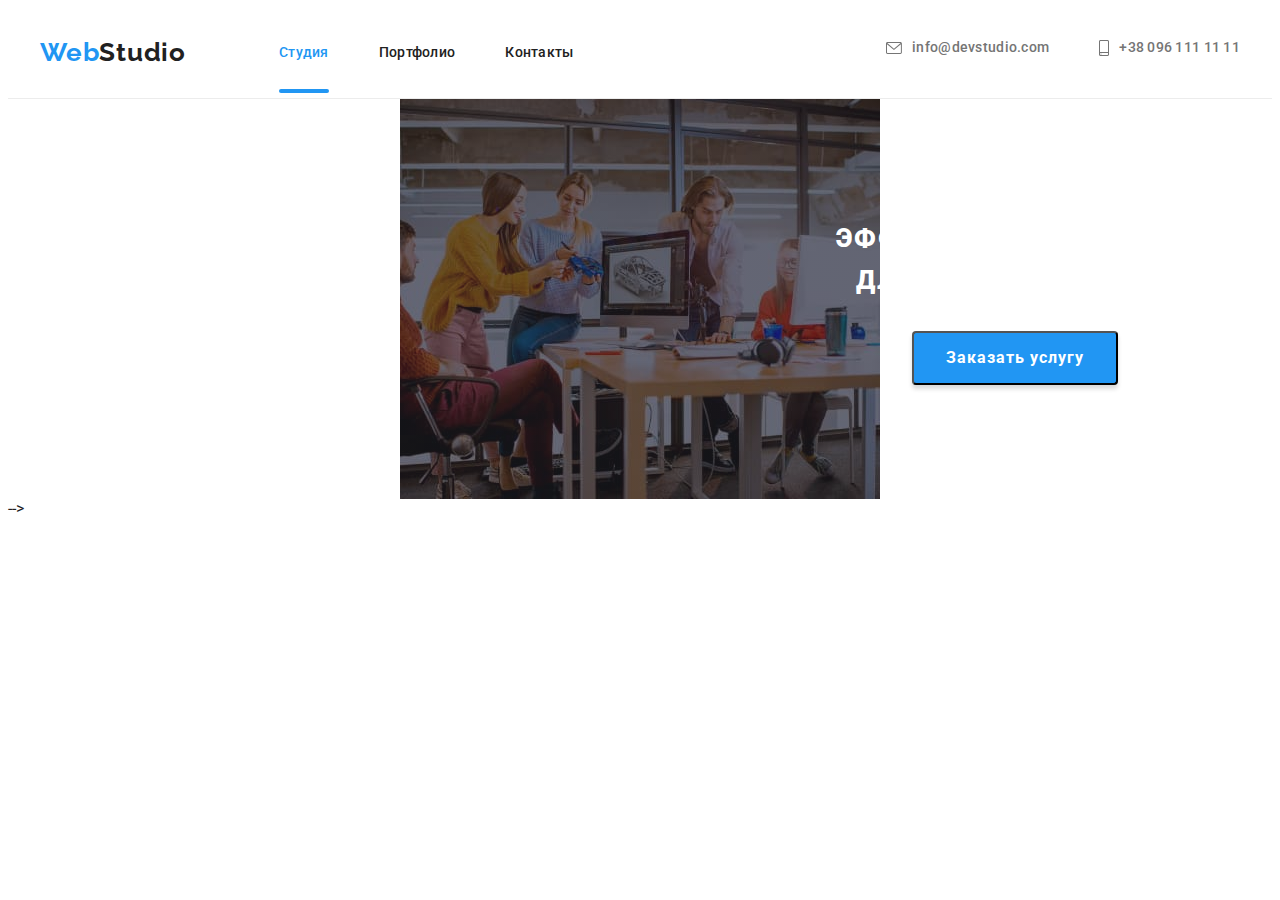
==== index.html @ 0272622a "Добавляет hero и контакт форму на мобильную версию" ====
<!DOCTYPE html>
<html lang="ru">
<head>
    <meta charset="UTF-8">
    <meta http-equiv="X-UA-Compatible" content="IE=edge">
    <meta name="viewport" content="width=device-width, initial-scale=1.0">
    <title>Web Studio</title>
    <link rel="preconnect" href="https://fonts.googleapis.com">
    <link rel="preconnect" href="https://fonts.gstatic.com" crossorigin>
    <link href="https://fonts.googleapis.com/css2?family=Raleway:wght@700&family=Roboto:wght@400;500;700;900&display=swap" rel="stylesheet">
    <link rel="stylesheet" href="https://cdnjs.cloudflare.com/ajax/libs/modern-normalize/1.1.0/modern-normalize.min.css" integrity="sha512-wpPYUAdjBVSE4KJnH1VR1HeZfpl1ub8YT/NKx4PuQ5NmX2tKuGu6U/JRp5y+Y8XG2tV+wKQpNHVUX03MfMFn9Q==" crossorigin="anonymous" referrerpolicy="no-referrer" />
    <link rel="stylesheet" href="./css/main.min.css">    
</head>
<body>
    <!--Header-->
        <header class="page-header">
            <div class="container header-container">
            <nav class="navigation">
                <!--логотип сайта-->
                <a class="logo logo-header link" href="./index.html">Web<span class="logo logo_theme_light">Studio</span></a>
                <ul class="menu list">
                    <li class="menu__item">
                        <a class="menu__link menu__link_current link" href=./index.html>Студия</a>
                    </li>
                    <li class="menu__item">
                        <a class="menu__link link" href="./portfolio.html">Портфолио</a>
                    </li>
                    <li class="menu__item">
                        <a class="menu__link link" href="#contacts">Контакты</a>
                    </li>
                </ul>
            </nav>
            <button type="button" class="mobile-menu-open-button" data-menu-open>
                <svg class="mobile-menu-open-button__icon" width="40" height="40">
                    <use href="./images/sprite.svg#burger-icon"></use>
                </svg>
            </button>
            <ul class="menu-address link list">
                <li class="menu-address__item">
                    <a class="menu-address__mail link list" href="mailto:info@devstudio.com">
                    <svg class="menu-address__icon" width="16" height="12">
                        <use href="./images/sprite.svg#icon-envelope"></use>
                    </svg>
                    info@devstudio.com
                </a>
                </li>
                <li class="menu-address__item">
                    <a class="menu-address__phone-number link" href="tel:+380961111111">
                        <svg class="menu-address__phone-icon" width="10" height="16">
                            <use href="./images/sprite.svg#icon-smartphone"></use>
                        </svg>
                        +38 096 111 11 11
                    </a>
                </li>
            </ul>
        </div>
        <div class="mobile-menu" data-menu>
            <div class="container mobile-menu__container">
                <button type="button" class="mobile-menu__close-btn" data-menu-close>
                    <svg class="mobile-menu__close-icon" width="40" height="40">
                        <use href="./images/sprite.svg#icon-close"></use>
                    </svg>
                </button>
<ul class="mobile-menu__list list">
    <li class="mobile-menu__list-item"><a class="mobile-menu__list-link mobile-menu__link-current link" href="./index.html">Студия</a></li>
    <li class="mobile-menu__list-item"><a class="mobile-menu__list-link link" href="./portfolio.html">Портфолио</a></li>
    <li class="mobile-menu__list-item"><a class="mobile-menu__list-link link" href="">Контакты</a></li>
</ul>
<ul class="mobile-menu__list-address list">
    <li class="mobile-menu__address-item"><a class="mobile-menu__link-phone link" href="">+38 096 111 11 11</a></li>
    <li class="mobile-menu__address-item"><a class="mobile-menu__link-mail link" href="">info@devstudio.com</a></li>
</ul>
<ul class="mobile-menu__social-list list">
    <li class="mobile-menu__social-list-item"><a class="mobile-menu__social-list-link link" href="">Instagram</a></li>
    <li class="mobile-menu__social-list-item"><a class="mobile-menu__social-list-link link" href="">Twitter</a></li>
    <li class="mobile-menu__social-list-item"><a class="mobile-menu__social-list-link link" href="">Facebook</a></li>
    <li class="mobile-menu__social-list-item"><a class="mobile-menu__social-list-link link" href="">LinkedIn</a></li>
</ul>

            </div>
        </div>
        </header>
    <main>
        <!--Hero-->
        <section class="hero">
            <div class="container">
                <h1 class="hero__title">Эффективные решения для вашего бизнеса</h1>
                <button class="modal-button" type="button" data-modal-open>Заказать услугу</button>
            </div>
        </section>
        <!-- <section class="advantages section">
            <div class="container"> --> -->
      <!--скрытый заголовок-->
            <!-- <h2 class="advantages__title visually-hidden">Наши преимущества</h2>
            <ul class="advantages-list list">
                <li class="advantages-list__item">
                    <div class="advantages-list__container"> 
                        <svg class="advantages-list__icon" width="70" height="70">
                            <use href="./images/sprite.svg#icon-antenna"></use>
                        </svg>
                    </div>
                    <h3 class="advantages-list__subtitle">Внимание к деталям</h3>
                    <p class="advantages-list__description">Идейные соображения, а также начало повседневной работы по формированию позиции.</p>
                </li>
                <li class="advantages-list__item">
                    <div class="advantages-list__container"> 
                        <svg class="advantages-list__icon" width="70" height="70">
                            <use href="./images/sprite.svg#icon-clock"></use>
                        </svg>
                    </div>
                    <h3 class="advantages-list__subtitle">Пунктуальность</h3>
                    <p class="advantages-list__description">Задача организации, в особенности же рамки и место обучения кадров влечет за собой.</p>
                </li>
                <li class="advantages-list__item">
                    <div class="advantages-list__container"> 
                        <svg class="advantages-list__icon" width="70" height="70">
                            <use href="./images/sprite.svg#icon-diagram"></use>
                        </svg>
                    </div>
                    <h3 class="advantages-list__subtitle">Планирование</h3>
                    <p class="advantages-list__description">Равным образом консультация с широким активом в значительной степени обуславливает.</p>
                </li>
                <li class="advantages-list__item">
                    <div class="advantages-list__container"> 
                        <svg class="advantages-list__icon" width="70" height="70">
                            <use href="./images/sprite.svg#icon-astronaut"></use>
                        </svg>
                    </div>
                    <h3 class="advantages-list__subtitle">Современные технологии</h3>
                    <p class="advantages-list__description">Значимость этих проблем настолько очевидна, что реализация плановых заданий.</p>
                </li>
            </ul>
            </div>
        </section> -->
        <!--About-->
        <!-- <section class="services section">
            <div class="container">
                <h2 class="services__title">Чем мы занимаемся</h2>
                <ul class="services-list list">
                  <li class="services-list__item">
                      <img class="services-list__images" src="./images/about/img-1.jpg" alt="планшет" width="370" height="294" />
                      <p class="services-list__description">Десктопные приложения</p>
                  </li>
                  <li class="services-list__item">
                      <img class="services-list__images" src="./images/about/img-2.jpg" alt="ноутбук" width="370" height="294" />
                      <p class="services-list__description">Мобильные приложения</p>
                  </li>
                  <li class="services-list__item">
                      <img class="services-list__images" src="./images/about/img-3.jpg" alt="графический планшет" width="370" height="294" />
                      <p class="services-list__description">Дизайнерские решения</p>
                  </li>  
                </ul>
            </div>
        </section> -->
        <!--Our Team-->
        <!-- <section class="our-team section">
            <div class="container">
           <h2 class="our-team__title">Наша команда</h2> 
           <ul class="our-team-list list">
               <li class="our-team-list__item">
                <img src="./images/our-team/member-1.jpg" alt="фотография Игоря Демьяненко" width="270" height="260" />
                   <div class="our-team-list__content-wrapper">
                    <h3 class="our-team-list__subtitle">Игорь Демьяненко</h3>
                    <p class="our-team-list__description" lang="en">Product Designer</p>
                    <ul class="social-list list">
                        <li class="social-list__item">
                            <a href="" class="social-list__link">
                                <svg class="social-list__icon" width="20" height="20">
                                    <use href="./images/sprite.svg#icon-instagram"></use>
                                </svg>
                            </a>
                        </li>
                        <li class="social-list__item">
                            <a href="" class="social-list__link">
                                <svg class="social-list__icon" width="20" height="16">
                                    <use href="./images/sprite.svg#icon-twitter"></use>
                                </svg>
                            </a>
                        </li>
                        <li class="social-list__item">
                            <a href="" class="social-list__link">
                                <svg class="social-list__icon" width="20" height="20">
                                    <use href="./images/sprite.svg#icon-facebook"></use>
                                </svg>
                            </a>
                        </li>
                        <li class="social-list__item">
                            <a href="" class="social-list__link">
                                <svg class="social-list__icon" width="20" height="20">
                                    <use href="./images/sprite.svg#icon-linkedin"></use>
                                </svg>
                            </a>
                        </li>
                    </ul>
                   </div>
               </li>
               <li class="our-team-list__item">
                <img src="./images/our-team/member-2.jpg" alt="фотография Ольги Репиной" width="270" height="260" />
                   <div class="our-team-list__content-wrapper">
                    <h3 class="our-team-list__subtitle">Ольга Репина</h3>
                    <p class="our-team-list__description" lang="en">Frontend Developer</p>  
                    <ul class="social-list list">
                        <li class="social-list__item">
                            <a href="" class="social-list__link">
                                <svg class="social-list__icon" width="20" height="20">
                                    <use href="./images/sprite.svg#icon-instagram"></use>
                                </svg>
                            </a>
                        </li>
                        <li class="social-list__item">
                            <a href="" class="social-list__link">
                                <svg class="social-list__icon" width="20" height="16">
                                    <use href="./images/sprite.svg#icon-twitter"></use>
                                </svg>
                            </a>
                        </li>
                        <li class="social-list__item">
                            <a href="" class="social-list__link">
                                <svg class="social-list__icon" width="20" height="20">
                                    <use href="./images/sprite.svg#icon-facebook"></use>
                                </svg>
                            </a>
                        </li>
                        <li class="social-list__item">
                            <a href="" class="social-list__link">
                                <svg class="social-list__icon" width="20" height="20">
                                    <use href="./images/sprite.svg#icon-linkedin"></use>
                                </svg>
                            </a>
                        </li>
                    </ul>
                   </div>
               </li>
               <li class="our-team-list__item">
                <img src="./images/our-team/member-3.jpg" alt="фотография Николая Тарасова" width="270" height="260" />
                   <div class="our-team-list__content-wrapper">
                    <h3 class="our-team-list__subtitle">Николай Тарасов</h3>
                    <p class="our-team-list__description" lang="en">Marketing</p>  
                    <ul class="social-list list">
                        <li class="social-list__item">
                            <a href="" class="social-list__link">
                                <svg class="social-list__icon" width="20" height="20">
                                    <use href="./images/sprite.svg#icon-instagram"></use>
                                </svg>
                            </a>
                        </li>
                        <li class="social-list__item">
                            <a href="" class="social-list__link">
                                <svg class="social-list__icon" width="20" height="16">
                                    <use href="./images/sprite.svg#icon-twitter"></use>
                                </svg>
                            </a>
                        </li>
                        <li class="social-list__item">
                            <a href="" class="social-list__link">
                                <svg class="social-list__icon" width="20" height="20">
                                    <use href="./images/sprite.svg#icon-facebook"></use>
                                </svg>
                            </a>
                        </li>
                        <li class="social-list__item">
                            <a href="" class="social-list__link">
                                <svg class="social-list__icon" width="20" height="20">
                                    <use href="./images/sprite.svg#icon-linkedin"></use>
                                </svg>
                            </a>
                        </li>
                    </ul>
                   </div>
               </li>
               <li class="our-team-list__item">
                <img src="./images/our-team/member-4.jpg" alt="фотография Михаила Ермакова" width="270" height="260" />
                   <div class="our-team-list__content-wrapper">
                    <h3 class="our-team-list__subtitle">Михаил Ермаков</h3>
                    <p class="our-team-list__description" lang="en"> UI Designer</p> 
                    <ul class="social-list list">
                        <li class="social-list__item">
                            <a href="" class="social-list__link">
                                <svg class="social-list__icon" width="20" height="20">
                                    <use href="./images/sprite.svg#icon-instagram"></use>
                                </svg>
                            </a>
                        </li>
                        <li class="social-list__item">
                            <a href="" class="social-list__link">
                                <svg class="social-list__icon" width="20" height="16">
                                    <use href="./images/sprite.svg#icon-twitter"></use>
                                </svg>
                            </a>
                        </li>
                        <li class="social-list__item">
                            <a href="" class="social-list__link">
                                <svg class="social-list__icon" width="20" height="20">
                                    <use href="./images/sprite.svg#icon-facebook"></use>
                                </svg>
                            </a>
                        </li>
                        <li class="social-list__item">
                            <a href="" class="social-list__link">
                                <svg class="social-list__icon" width="20" height="20">
                                    <use href="./images/sprite.svg#icon-linkedin"></use>
                                </svg>
                            </a>
                        </li>
                    </ul>
                   </div>
               </li>
           </ul>
        </div>
        </section> -->
        <!-- <section class="our-clients section">
            <div class="container">
            <h2 class="our-clients__title">Постоянные клиенты</h2>
            <ul class="our-clients-list list">
                <li class="our-clients-list__item">
                    <a class="our-clients-list__link" href="">
                        <svg class="our-client-list__icon" width="106" height="60">
                            <use href="./images/sprite.svg#icon-Client-1"></use>
                        </svg>
                    </a>
                </li>
                <li class="our-clients-list__item">
                    <a class="our-clients-list__link" href="">
                        <svg class="our-client-list__icon" width="106" height="60">
                            <use href="./images/sprite.svg#icon-Client-2"></use>
                        </svg>
                    </a>
                </li>
                <li class="our-clients-list__item">
                    <a class="our-clients-list__link" href="">
                        <svg class="our-client-list__icon" width="106" height="60">
                            <use href="./images/sprite.svg#icon-Client-3"></use>
                        </svg>
                    </a>
                </li>
                <li class="our-clients-list__item">
                    <a class="our-clients-list__link" href="">
                        <svg class="our-client-list__icon" width="106" height="60">
                            <use href="./images/sprite.svg#icon-Client-4"></use>
                        </svg>
                    </a>
                </li>
                <li class="our-clients-list__item">
                    <a class="our-clients-list__link" href="">
                        <svg class="our-client-list__icon" width="106" height="60">
                            <use href="./images/sprite.svg#icon-Client-5"></use>
                        </svg>
                    </a>
                </li>
                <li class="our-clients-list__item">
                    <a class="our-clients-list__link" href="">
                        <svg class="our-client-list__icon" width="106" height="60">
                            <use href="./images/sprite.svg#icon-Client-6"></use>
                        </svg>
                    </a>
                </li>
            </ul>
        </div>
        </section> -->
    </main>
    <!-- <footer class="footer">
        <div class="container footer-container">
        <div class="footer-address">
                <a class="logo-footer link" href="">Web<span class="logo logo_theme_dark">Studio</span></a>
            <address class="footer-contacts">
                <ul id="contacts" class="footer-list list">
                    <li class="footer-list__item">
                        <a class="footer-list__address link" href="https://goo.gl/maps/5pLSyK26MjpnqcrL8" target="_blank" rel="noopener noreferrer">г. Киев, пр-т Леси Украинки, 26</a>
                    </li>
                    <li class="footer-list__item">
                        <a class="footer-list__link link" href="mailto:info@example.com">info@example.com</a>
                    </li>
                    <li class="footer-list__item">
                        <a class="footer-list__link link" href="tel:+380991111111">+38 099 111 11 11</a>
                    </li>
                </ul>
            </address> 
        </div>
        <div class="footer-join">
            <h2 class="footer-join__title">Присоединяйтесь</h2>
            <ul class="footer-join-list list">
                <li class="footer-join-list__item">
                    <a class="footer-join-list__link" href="">
                        <svg class="footer-join-list__icon" width="20px" height="20px">
                            <use href="./images/sprite.svg#icon-instagram"></use>
                        </svg>
                    </a>
                </li>
                <li class="footer-join-list__item">
                    <a class="footer-join-list__link" href="">
                        <svg class="footer-join-list__icon" width="20" height="16">
                            <use href="./images/sprite.svg#icon-twitter"></use>
                        </svg>
                    </a>
                </li>
                <li class="footer-join-list__item">
                    <a class="footer-join-list__link" href="">
                        <svg class="footer-join-list__icon" width="20" height="20">
                            <use href="./images/sprite.svg#icon-facebook"></use>
                        </svg>
                    </a>
                </li>
                <li class="footer-join-list__item">
                    <a class="footer-join-list__link" href="">
                        <svg class="footer-join-list__icon" width="20" height="20">
                            <use href="./images/sprite.svg#icon-linkedin"></use>
                        </svg>
                    </a>
                </li>
            </ul>
        </div>
        <form class="footer-mailing">
            <b class="footer-mailing__action">Подпишитесь на рассылку</b>
            <div class="footer-mailing-form">
            <input class="footer-mailing__input" type="email" name="user-mailing" placeholder="E-mail">
            <button class="footer-mailing__button" type="submit">Подписаться
            <svg class="footer-mailing__icon" width="24" height="24">
                <use href="./images/sprite.svg#icon-send"></use>
            </svg>
        </button>
        </div>
    </form>
        </div>
    </footer> -->
    <div class="backdrop is-hidden" data-modal>
        <div class="modal">
            <button type="button" class="modal-close-button" data-modal-close>
                <svg class="modal-close-button__icon" width="18" height="18">
                    <use href="./images/sprite.svg#icon-close"></use>
                </svg>
            </button>
            <form class="contact-form">
                <b class="contact-form__action">Оставьте свои данные, мы вам перезвоним</b>
                <div class="contact-form__input-wrapper">
                    <label class="contact-form__label" for="name">Имя</label> 
                    <input class="contact-form__input" type="text" required name="user-name" minlength="2" id="name">
                    <svg class="contact-form__input-icon" width="18" height="18">
                        <use href="./images/sprite.svg#name-input-icon"></use>
                    </svg>  
                </div>
                <div class="contact-form__input-wrapper">
                    <label class="contact-form__label" for="tel">Телефон</label> 
                        <input class="contact-form__input" type="tel" id="tel" required name="user-phone-number" pattern="[0-9]{3}-[0-9]{3}-[0-9]{2}-[0-9]{2}" title="xxx-xxx-xx-xx">
                        <svg class="contact-form__input-icon" width="18" height="18">
                            <use href="./images/sprite.svg#phone-input-icon"></use>
                        </svg>
                </div>
            <div class="contact-form__input-wrapper">
                <label class="contact-form__label" for="mail">Почта</label> 
                <input class="contact-form__input" type="email" required name="user-mail" id="mail">
                        <svg class="contact-form__input-icon" width="18" height="18">
                            <use href="./images/sprite.svg#email-input-icon"></use>
                        </svg>        
            </div>  
                <label class="contact-form__label" for="comments">Комментарий</label>
                    <textarea class="contact-form__message" name="user-message" id="comments" placeholder="Введите текст"></textarea>
                <input class="contact-form__checkbox visually-hidden" type="checkbox" name="user-policy" id="checkbox-policy" required >
                <label class="contact-form__checkbox-label" for="checkbox-policy">Соглашаюсь с рассылкой и принимаю&nbsp; <a class="contact-form-checkbox-link" href="">Условия договора</a></label>
                <button class="contact-form__button" type="submit">Отправить</button>
            </form>
        </div>
    </div>
    <script src="./js/mobile-menu.js"></script>
<script src="./js/modal.js"></script>
</body>
</html>
---- css/main.min.css ----
:root{--main-color: #212121;--accent-color: #2196F3;--main-font:"Roboto", sans-serif;--secondary-font: "Raleway", sans-serif;--header-background-color: #FFFFFF;--accent-background: #2F303A}.visually-hidden{position:absolute;width:1px;height:1px;margin:-1px;border:0;padding:0;white-space:nowrap;clip-path:inset(100%);clip:rect(0 0 0 0);overflow:hidden}h1,h2,h3,h4,h5,h6,p{margin-top:0;margin-bottom:0}ul,ol{margin-top:0;margin-bottom:0;padding-left:0}img{display:block}a{display:block}.link{text-decoration:none}.list{list-style:none}body{font-family:var(--main-font);color:var(--main-color)}.container{width:100%;padding-left:15px;padding-right:15px}@media screen and (min-width: 480px){.container{width:448px;margin-left:auto;margin-right:auto}}@media screen and (min-width: 768px){.container{width:768px}}@media screen and (min-width: 1200px){.container{width:1200px}}.section{padding-top:94px;padding-bottom:94px}@media screen and (max-width: 767px){.mobile-menu{position:fixed;left:0;top:0;width:100%;height:100%;opacity:0;visibility:hidden;pointer-events:none;background-color:#fff;box-shadow:0px 4px 8px rgba(0,0,0,.04),0px 2px 4px rgba(0,0,0,.08),0px 1px 3px rgba(0,0,0,.16);transition:opacity 250ms cubic-bezier(0.4, 0, 0.2, 1),visibility 250ms cubic-bezier(0.4, 0, 0.2, 1)}.mobile-menu.is-open{opacity:1;visibility:visible;pointer-events:auto}.mobile-menu__container{position:relative;padding-top:48px;padding-bottom:48px;padding-left:40px}.mobile-menu__close-btn{position:absolute;background-color:rgba(0,0,0,0);border:none;padding:0;line-height:0;top:15px;right:15px}}@media screen and (min-width: 768px){.mobile-menu{display:none}}.modal-button{min-width:200px;font-family:var(--main-font);font-style:normal;font-weight:700;font-size:16px;line-height:1.88;display:flex;align-items:center;text-align:center;letter-spacing:.06em;cursor:pointer;background-color:var(--accent-color);color:#fff;box-shadow:0px 4px 4px rgba(0,0,0,.15);border-radius:4px;padding:10px 32px;margin-right:auto;margin-left:auto;transition:background-color 250ms cubic-bezier(0.4, 0, 0.2, 1)}.modal-button:hover,.modal-button:focus{background-color:#188ce8}.logo{font-family:var(--secondary-font);font-weight:700;font-size:26px;line-height:1.19;letter-spacing:.03em;color:#2196f3}.logo-header{margin-right:93px;padding-top:24px;padding-bottom:25px}.logo-footer{font-family:var(--secondary-font);font-style:normal;font-weight:700;font-size:26px;line-height:1.19;letter-spacing:.03em;color:#2196f3}.logo_theme_light{color:#212121}.logo_theme_dark{color:#fff}.backdrop{position:fixed;top:0;left:0;width:100vw;height:100vh;background:rgba(0,0,0,.2);transition:opacity 500ms linear,visibility 500ms linear}.backdrop.is-hidden{opacity:0;visibility:hidden;pointer-events:none}.modal{position:absolute;top:50%;left:50%;transform:translate(-50%, -50%);width:450px;height:609px;background-color:#fff;box-shadow:0px 1px 3px rgba(0,0,0,.12),0px 1px 1px rgba(0,0,0,.14),0px 2px 1px rgba(0,0,0,.2);border-radius:4px;padding:40px}.modal-close-button{position:absolute;top:8px;right:8px;display:flex;justify-content:center;align-items:center;width:30px;height:30px;background-color:#fff;border-radius:50%;border:1px solid rgba(0,0,0,.1);cursor:pointer;padding:0}.modal-close-button__icon{transition:fill 250ms cubic-bezier(0.4, 0, 0.2, 1)}.modal-close-button:hover .modal-close-button__icon,.modal-close-button:focus .modal-close-button__icon{fill:var(--accent-color)}.contact-form{display:flex;flex-direction:column}.contact-form__action{font-family:var(--main-font);font-weight:700;font-size:20px;line-height:1.15;text-align:center;letter-spacing:.03em;margin-bottom:12px;color:#212121}.contact-form__input-wrapper{position:relative;display:flex;flex-direction:column;margin-bottom:10px}.contact-form__label{font-family:var(--main-font);font-weight:400;font-size:12px;line-height:1.17;letter-spacing:.01em;margin-bottom:4px;color:#757575}.contact-form__input{width:100%;height:40px;padding-left:42px;border:1px solid rgba(33,33,33,.2);border-radius:4px;transition:border-color 250ms cubic-bezier(0.4, 0, 0.2, 1)}.contact-form__input:focus{outline:none;border-color:var(--accent-color)}.contact-form__input-icon{position:absolute;display:inline-block;top:50%;left:12px;transition:fill 250ms cubic-bezier(0.4, 0, 0.2, 1)}.contact-form__input:focus+.contact-form__input-icon{fill:var(--accent-color)}.contact-form__message{width:100%;height:120px;border:1px solid rgba(33,33,33,.2);border-radius:4px;padding:12px 16px;resize:none;transition:border-color 250ms cubic-bezier(0.4, 0, 0.2, 1)}.contact-form__message:focus{outline:none;border-color:var(--accent-color)}.contact-form__message::placeholder{color:rgba(117,117,117,.5)}.contact-form__checkbox{color:#fff}.contact-form__checkbox-label{margin-top:20px;display:flex;justify-content:center;align-items:center;font-family:var(--main-font);font-weight:400;font-size:12px;line-height:1.17;letter-spacing:.03em;color:#757575}.contact-form__checkbox-label::before{display:block;width:16px;height:15px;border:2px solid #212121;border-radius:2px;cursor:pointer;content:"";margin-right:7px}.contact-form__checkbox:checked+.contact-form__checkbox-label::before{background-color:var(--accent-color);background-image:url(../images/checkbox/check.svg);background-repeat:no-repeat;background-position:center;border-color:var(--accent-color)}.contact-form__checkbox:focus+.contact-form__checkbox-label::before{border-color:var(--accent-color)}.contact-form-checkbox-link{color:var(--accent-color)}.contact-form__button{align-self:center;width:200px;padding:10px 55px;margin-top:30px;background-color:var(--accent-color);box-shadow:0px 4px 4px rgba(0,0,0,.15);border-radius:4px;font-family:var(--main-font);font-weight:700;font-size:16px;line-height:1.88;letter-spacing:.06em;color:#fff;cursor:pointer}.contact-form__button:hover,.contact-form__button:focus{background-color:#188ce8}.header-container{display:flex;align-items:center;justify-content:space-between}@media screen and (max-width: 767px){.menu{display:none}.menu-address{display:none}.mobile-menu-open-button{background-color:rgba(0,0,0,0);border:none;padding:0;line-height:0;margin-left:auto}.mobile-menu-open-button__icon{fill:#212121}.mobile-menu__close-icon{transition:fill 250ms cubic-bezier(0.4, 0, 0.2, 1)}.mobile-menu__close-btn:hover .mobile-menu__close-icon,.mobile-menu__close-btn:focus .mobile-menu__close-icon{fill:var(--accent-color)}.mobile-menu__list-item:not(:last-child){margin-bottom:32px}.mobile-menu__list-link{font-family:var(--main-font);font-weight:500;font-size:40px;line-height:1.175;letter-spacing:.02em;color:#212121}.mobile-menu__list-link:focus,.mobile-menu__list-link:hover{color:var(--accent-color)}.mobile-menu__list .mobile-menu__list-link.mobile-menu__link-current{color:var(--accent-color)}.mobile-menu__list-address{margin-top:302px}.mobile-menu__address-item:not(:last-child){margin-bottom:32px}.mobile-menu__link-phone{font-family:var(--main-font);font-style:normal;font-weight:500;font-size:34px;line-height:1.18;letter-spacing:.02em;color:#2196f3}.mobile-menu__link-mail{font-family:var(--main-font);font-style:normal;font-weight:500;font-size:24px;line-height:1.17;letter-spacing:.02em;color:#757575}.mobile-menu__social-list{margin-top:64px;display:flex}.mobile-menu__social-list-item{position:relative}.mobile-menu__social-list-item:not(:last-child){margin-right:20px}.mobile-menu__social-list-item:not(:first-child)::before{position:absolute;display:block;top:0;left:-10px;height:22px;content:"";border:1px solid rgba(33,33,33,.2);transform:rotate(180deg)}.mobile-menu__social-list-link{font-family:var(--main-font);font-style:normal;font-weight:500;font-size:18px;line-height:1.22;letter-spacing:.02em;color:#2196f3}}@media screen and (min-width: 768px){.mobile-menu-open-button{display:none}.navigation{display:flex;align-items:center}.menu{display:flex}.menu__item:not(:last-child){margin-right:50px}.menu__link{position:relative;font-weight:500;font-size:14px;line-height:1.14;letter-spacing:.02em;color:inherit;padding-top:32px;padding-bottom:32px;transition:color 250ms cubic-bezier(0.4, 0, 0.2, 1)}.menu__link:hover,.menu__link:focus{color:var(--accent-color)}.menu-address{display:flex;flex-direction:column}.menu .menu__link.menu__link_current{color:var(--accent-color)}.menu .menu__link.menu__link_current::after{position:absolute;display:block;content:"";width:100%;height:4px;border-radius:2px;margin-top:28px;background-color:var(--accent-color)}.menu-address__item:not(:last-child){margin-bottom:10px}.menu-address__mail{display:flex;align-items:center;font-weight:500;font-size:12px;line-height:1.17;letter-spacing:.02em;color:#757575;transition:color 250ms cubic-bezier(0.4, 0, 0.2, 1)}.menu-address__mail:hover,.menu-address__mail:focus{color:var(--accent-color)}.menu-address__icon{margin-right:8px;width:10px;height:14px;fill:#757575;transition:fill 250ms cubic-bezier(0.4, 0, 0.2, 1)}.menu-address__mail:hover .menu-address__icon,.menu-address__mail:focus .menu-address__icon{fill:var(--accent-color)}.menu-address__phone-number{display:flex;align-items:center;font-weight:500;font-size:12px;line-height:1.17;letter-spacing:.02em;color:#757575;transition:color 250ms cubic-bezier(0.4, 0, 0.2, 1)}.menu-address__phone-number:hover,.menu-address__phone-number:focus{color:var(--accent-color)}.menu-address__phone-icon{margin-right:8px;width:14px;height:10px;fill:#757575;transition:fill 250ms cubic-bezier(0.4, 0, 0.2, 1)}.menu-address__phone-number:hover .menu-address__phone-icon,.menu-address__phone-number:focus .menu-address__phone-icon{fill:var(--accent-color)}}@media screen and (min-width: 1200px){.page-header{border-bottom:1px solid #ececec}.header{background-color:var(--header-background-color)}.navigation{display:flex;align-items:center}.menu{display:flex;align-items:center}.menu-address{display:flex;flex-direction:row}.menu .menu__link.menu__link_current{color:var(--accent-color)}.menu .menu__link.menu__link_current::after{position:absolute;display:block;content:"";width:100%;height:4px;border-radius:2px;margin-top:28px;background-color:var(--accent-color)}.menu__item:not(:last-child){margin-right:50px}.menu__link{position:relative;font-weight:500;font-size:14px;line-height:1.14;letter-spacing:.02em;color:inherit;padding-top:32px;padding-bottom:32px;transition:color 250ms cubic-bezier(0.4, 0, 0.2, 1)}.menu__link:hover,.menu__link:focus{color:var(--accent-color)}.menu-address__item:not(:last-child){margin-right:50px}.menu-address__mail{display:flex;align-items:center;font-weight:500;font-size:14px;line-height:1.14;letter-spacing:.02em;color:#757575;padding-top:32px;padding-bottom:32px;transition:color 250ms cubic-bezier(0.4, 0, 0.2, 1)}.menu-address__mail:hover,.menu-address__mail:focus{color:var(--accent-color)}.menu-address__icon{margin-right:10px;width:16px;height:12px;fill:#757575;transition:fill 250ms cubic-bezier(0.4, 0, 0.2, 1)}.menu-address__mail:hover .menu-address__icon,.menu-address__mail:focus .menu-address__icon{fill:var(--accent-color)}.menu-address__phone-number{display:flex;align-items:center;font-weight:500;font-size:14px;line-height:1.14;letter-spacing:.02em;color:#757575;padding-top:32px;padding-bottom:32px;transition:color 250ms cubic-bezier(0.4, 0, 0.2, 1)}.menu-address__phone-number:hover,.menu-address__phone-number:focus{color:var(--accent-color)}.menu-address__phone-icon{margin-right:10px;width:10px;height:16px;fill:#757575;transition:fill 250ms cubic-bezier(0.4, 0, 0.2, 1)}.menu-address__phone-number:hover .menu-address__phone-icon,.menu-address__phone-number:focus .menu-address__phone-icon{fill:var(--accent-color)}}.hero{max-width:480px;height:400px;margin-left:auto;margin-right:auto;background-image:linear-gradient(rgba(47, 48, 58, 0.4), rgba(47, 48, 58, 0.4)),url("/images/hero/hero-mobile-image.jpg");background-size:cover;background-repeat:no-repeat;background-color:var(--accent-background)}@media(min-device-pixel-ratio: 2),(min-resolution: 192dpi),(min-resolution: 2dppx){.hero{background-image:linear-gradient(to right, rgba(47, 48, 58, 0.4), rgba(47, 48, 58, 0.4)),url("/images/hero/hero-mobile-image@2px.jpg")}}.hero__title{max-width:360px;min-height:84px;font-family:var(--main-font);font-weight:900;font-size:26px;line-height:1.62;text-align:center;letter-spacing:.06em;text-transform:uppercase;color:#fff;margin-right:auto;margin-left:auto;margin-bottom:30px;padding-top:118px}.advantages{padding-bottom:0}.advantages-list{display:flex;flex:wrap;margin-top:-30px;margin-left:-30px}.advantages-list__container{width:270px;height:120px;display:flex;align-items:center;justify-content:center;margin-bottom:30px;background-color:#f5f4fa}.advantages-list__item{flex-basis:calc((100% - 120px)/4);margin-top:30px;margin-left:30px;min-width:270px}.advantages-list__subtitle{margin-bottom:10px}.advantages-list__subtitle{font-weight:700;font-size:14px;line-height:1.14;letter-spacing:.03em;text-transform:uppercase}.advantages-list__description{font-weight:400;font-size:14px;line-height:1.71;letter-spacing:.03em;color:#757575}.services__title{font-weight:700;font-size:36px;line-height:1.16;text-align:center;letter-spacing:.03em}.services__title{margin-bottom:50px}.services-list{display:flex;flex-wrap:wrap;margin-left:-30px;margin-top:-30px}.services-list__item{position:relative;flex-basis:calc((100% - 90px)/3);margin-left:30px;margin-top:30px}.services-list__description{width:100%;position:absolute;bottom:0;left:0;padding-top:27px;padding-bottom:27px;font-family:var(--main-font);font-weight:700;font-size:14px;line-height:1.14;text-align:center;letter-spacing:.03em;text-transform:uppercase;color:#fff;background:rgba(47,48,58,.8)}.our-team__title{margin-bottom:50px}.our-team-list{display:flex;flex-wrap:wrap;margin-left:-30px;margin-top:-30px}.our-team-list__item{flex-basis:calc((100% - 120px)/4);margin-left:30px;margin-top:30px}.our-team-list__content-wrapper{padding-top:30px;padding-bottom:30px;padding-left:32px;padding-right:32px;background:#fff;box-shadow:0px 1px 3px rgba(0,0,0,.12),0px 1px 1px rgba(0,0,0,.14),0px 2px 1px rgba(0,0,0,.2);border-radius:0px 0px 4px 4px}.our-team{background-color:#f5f4fa}.our-team__title{font-weight:700;font-size:36px;line-height:1.17;text-align:center;letter-spacing:.03em}.our-team-list__subtitle{margin-bottom:10px;font-weight:500;font-size:16px;line-height:1.19;text-align:center;letter-spacing:.03em}.our-team-list__description{font-weight:400;font-size:16px;line-height:1.19;text-align:center;letter-spacing:.03em;color:#757575;margin-bottom:16px}.social-list{display:flex;justify-content:center}.social-list__link{display:flex;align-items:center;justify-content:center;width:44px;height:44px;background-color:#fff;border-radius:50%;transition:background-color 250ms cubic-bezier(0.4, 0, 0.2, 1)}.social-list__link:hover,.social-list__link:focus{background-color:var(--accent-color)}.social-list__item:not(:last-child){margin-right:10px}.social-list__icon{fill:#afb1b8;transition:fill 250ms cubic-bezier(0.4, 0, 0.2, 1)}.social-list__link:hover .social-list__icon,.social-list__link:focus .social-list__icon{fill:#fff}.our-clients__title{font-family:var(--main-font);font-style:normal;font-weight:700;font-size:36px;line-height:42px;text-align:center;letter-spacing:.03em;color:var(--main-color);margin-bottom:50px}.our-clients-list{display:flex;justify-content:center;align-items:center}.our-clients-list__link{display:flex;justify-content:center;align-items:center;width:170px;height:92px;border:1px solid #afb1b8;border-radius:4px;transition:border-color 250ms cubic-bezier(0.4, 0, 0.2, 1)}.our-clients-list__link:hover,.our-clients-list__link:focus{border-color:var(--accent-color)}.our-clients-list__item:not(:last-child){margin-right:30px}.our-client-list__icon{fill:#afb1b8;transition:fill 250ms cubic-bezier(0.4, 0, 0.2, 1)}.our-clients-list__link:hover .our-client-list__icon,.our-clients-list__link:focus .our-client-list__icon{fill:var(--accent-color)}.footer{background-color:var(--accent-background);padding-top:60px;padding-bottom:60px}.footer-list{margin-top:20px}.footer-list__item:not(:last-child){margin-bottom:9px}.footer-list__address{font-style:normal;font-weight:400;font-size:14px;line-height:1.71;letter-spacing:.03em;color:#fff;transition:color 250ms cubic-bezier(0.4, 0, 0.2, 1)}.footer-list__address:hover,.footer-list__address:focus{color:var(--accent-color)}.footer-list__link{font-style:normal;font-weight:400;font-size:14px;line-height:1.71;letter-spacing:.03em;color:rgba(255,255,255,.6);transition:color 250ms cubic-bezier(0.4, 0, 0.2, 1)}.footer-list__link:hover,.footer-list__link:focus{color:var(--accent-color)}.footer-container{display:flex;align-items:baseline}.footer-join{margin-left:70px}.footer-join-list{display:flex;justify-content:center}.footer-join__title{font-family:var(--main-font);font-weight:700;font-size:14px;line-height:16px;letter-spacing:.03em;text-transform:uppercase;color:#fff;margin-bottom:20px}.footer-join-list__item:not(:last-child){margin-right:10px}.footer-join-list__link{width:44px;height:44px;background-color:rgba(255,255,255,.1);border-radius:50%;display:flex;justify-content:center;align-items:center;transition:background-color 250ms cubic-bezier(0.4, 0, 0.2, 1)}.footer-join-list__link:hover,.footer-join-list__link:focus{background-color:var(--accent-color)}.footer-join-list__icon{fill:#fff;transition:fill 250ms cubic-bezier(0.4, 0, 0.2, 1)}.footer-join-list__link:hover .footer-join-list__icon,.footer-join-list__link:focus .footer-join-list__icon{fill:#fff}.footer-mailing{margin-left:93px}.footer-mailing__action{font-family:var(--main-font);font-weight:700;font-size:14px;line-height:1.14;letter-spacing:.03em;text-transform:uppercase;color:#fff}.footer-mailing-form{display:flex;margin-top:20px}.footer-mailing__input{min-width:358px;padding:15px 16px;background-color:var(--accent-background);border:1px solid rgba(255,255,255,.3);filter:drop-shadow(0px 4px 4px rgba(0, 0, 0, 0.15));border-radius:4px;color:#fff}.footer-mailing__input::placeholder{color:rgba(255,255,255,.6)}.footer-mailing__button{display:flex;align-items:center;justify-content:center;margin-left:12px;min-width:200px;padding-top:10px;padding-bottom:10px;background-color:var(--accent-color);box-shadow:0px 4px 4px rgba(0,0,0,.15);border-radius:4px;cursor:pointer;font-family:var(--main-font);font-weight:700;font-size:16px;line-height:1.88;text-align:center;letter-spacing:.06em;color:#fff}.footer-mailing__icon{margin-left:10px}.filter-portfolio-list{display:flex;justify-content:center;margin-bottom:50px}.filter-portfolio-list:active{color:var(--accent-color)}.filter-portfolio-list__item:not(:last-child){margin-right:8px}.filter-portfolio-list__button{font-family:inherit;font-weight:500;font-size:16px;line-height:1.62;text-align:center;letter-spacing:.03em;cursor:pointer;color:inherit;background-color:#f5f4fa;border-radius:4px;border:none;padding:6px 22px;transition:color 250ms cubic-bezier(0.4, 0, 0.2, 1),background-color 250ms cubic-bezier(0.4, 0, 0.2, 1),box-shadow 250ms cubic-bezier(0.4, 0, 0.2, 1)}.filter-portfolio-list__button:hover,.filter-portfolio-list__button:focus{color:#fff;background-color:var(--accent-color);box-shadow:0px 3px 1px rgba(0,0,0,.1),0px 1px 2px rgba(0,0,0,.08),0px 2px 2px rgba(0,0,0,.12)}.portfolio-list{display:flex;flex-wrap:wrap;margin-left:-30px;margin-top:-30px}.portfolio-list__item{flex-basis:calc((100% - 90px)/3);margin-left:30px;margin-top:30px}.portfolio-list__wrapper{padding:20px 24px;background:#fff;border:1px solid #eee;border-top:0px}.portfolio__subtitle{margin-bottom:4px;font-family:inherit;font-weight:700;font-size:18px;line-height:2;letter-spacing:.06em;color:inherit}.portfolio__description{font-size:16px;line-height:1.88;letter-spacing:.03em;color:#757575}.portfolio-list__link{font-family:inherit;color:inherit}.portfolio-list__link:hover,.portfolio-list__link:focus{box-shadow:0px 1px 1px rgba(0,0,0,.12),0px 4px 4px rgba(0,0,0,.06),1px 4px 6px rgba(0,0,0,.16)}.portfolio-list__box{position:relative;overflow:hidden}.portfolio__overlay{position:absolute;display:flex;justify-content:center;align-items:center;top:0;left:0;width:100%;height:100%;background:rgba(33,150,243,.9);padding-left:24px;padding-right:24px;transform:translateY(100%);transition:opacity 250ms cubic-bezier(0.4, 0, 0.2, 1),transform 250ms cubic-bezier(0.4, 0, 0.2, 1)}.portfolio-list__link:hover .portfolio__overlay{opacity:1;transform:translateY(0)}.portfolio__overlay-description{font-family:var(--main-font);font-weight:400;font-size:18px;line-height:1.56;padding:63px 24px;letter-spacing:.03em;color:#fff}/*# sourceMappingURL=main.min.css.map */
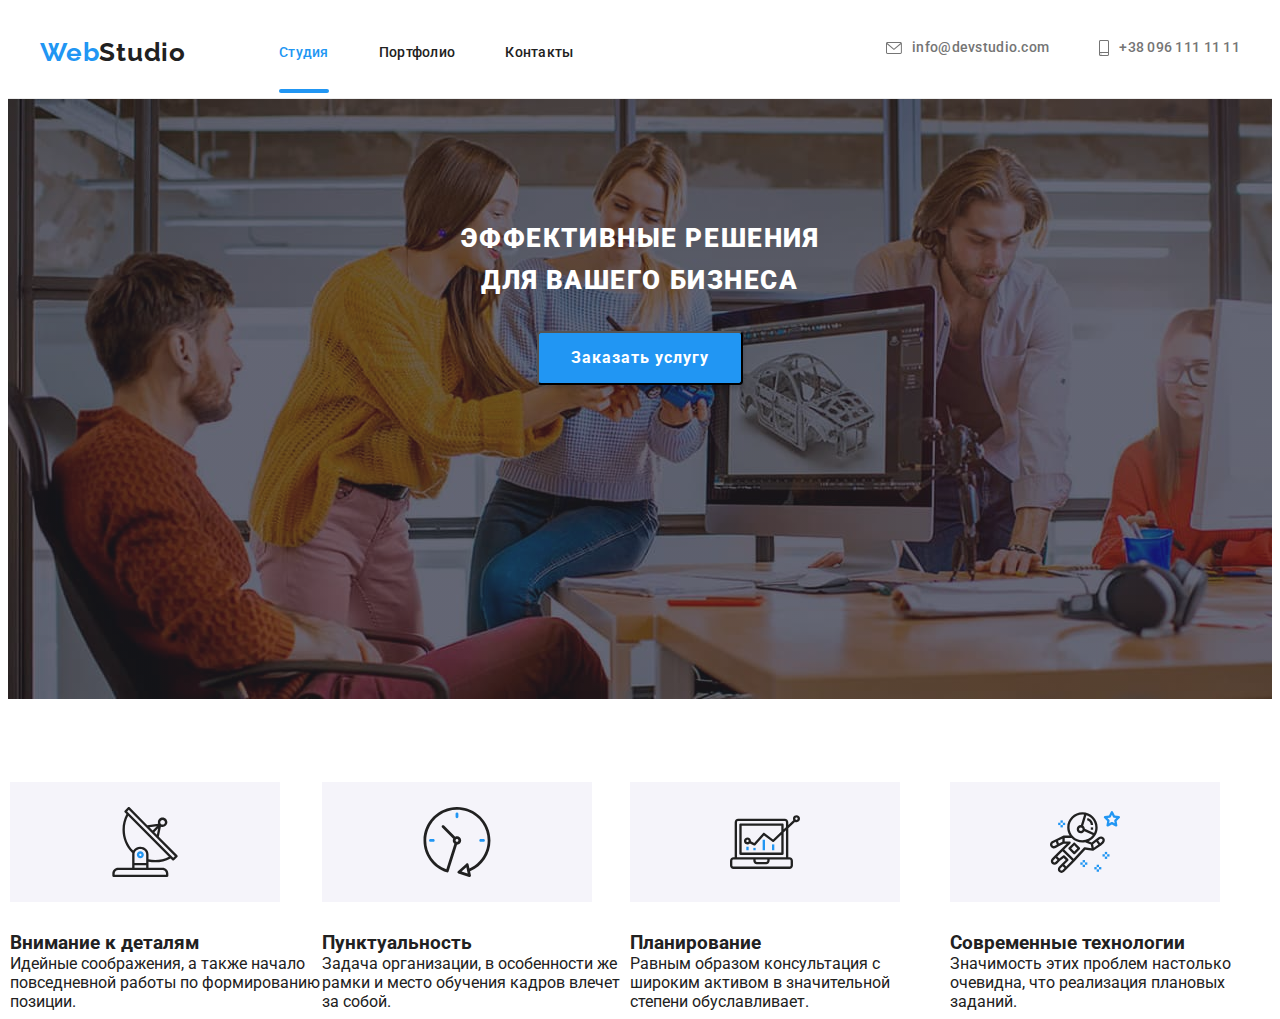
==== commit 93f42316: "Добавляет hero для десктоп" ====
--- a/index.html
+++ b/index.html
@@ -88,10 +88,10 @@
                 <button class="modal-button" type="button" data-modal-open>Заказать услугу</button>
             </div>
         </section>
-        <!-- <section class="advantages section">
-            <div class="container"> --> -->
+        <section class="advantages section">
+            <div class="container"> -->
       <!--скрытый заголовок-->
-            <!-- <h2 class="advantages__title visually-hidden">Наши преимущества</h2>
+            <h2 class="advantages__title visually-hidden">Наши преимущества</h2>
             <ul class="advantages-list list">
                 <li class="advantages-list__item">
                     <div class="advantages-list__container"> 
@@ -131,7 +131,7 @@
                 </li>
             </ul>
             </div>
-        </section> -->
+        </section>
         <!--About-->
         <!-- <section class="services section">
             <div class="container">
--- a/css/main.min.css
+++ b/css/main.min.css
@@ -1 +1 @@
-:root{--main-color: #212121;--accent-color: #2196F3;--main-font:"Roboto", sans-serif;--secondary-font: "Raleway", sans-serif;--header-background-color: #FFFFFF;--accent-background: #2F303A}.visually-hidden{position:absolute;width:1px;height:1px;margin:-1px;border:0;padding:0;white-space:nowrap;clip-path:inset(100%);clip:rect(0 0 0 0);overflow:hidden}h1,h2,h3,h4,h5,h6,p{margin-top:0;margin-bottom:0}ul,ol{margin-top:0;margin-bottom:0;padding-left:0}img{display:block}a{display:block}.link{text-decoration:none}.list{list-style:none}body{font-family:var(--main-font);color:var(--main-color)}.container{width:100%;padding-left:15px;padding-right:15px}@media screen and (min-width: 480px){.container{width:448px;margin-left:auto;margin-right:auto}}@media screen and (min-width: 768px){.container{width:768px}}@media screen and (min-width: 1200px){.container{width:1200px}}.section{padding-top:94px;padding-bottom:94px}@media screen and (max-width: 767px){.mobile-menu{position:fixed;left:0;top:0;width:100%;height:100%;opacity:0;visibility:hidden;pointer-events:none;background-color:#fff;box-shadow:0px 4px 8px rgba(0,0,0,.04),0px 2px 4px rgba(0,0,0,.08),0px 1px 3px rgba(0,0,0,.16);transition:opacity 250ms cubic-bezier(0.4, 0, 0.2, 1),visibility 250ms cubic-bezier(0.4, 0, 0.2, 1)}.mobile-menu.is-open{opacity:1;visibility:visible;pointer-events:auto}.mobile-menu__container{position:relative;padding-top:48px;padding-bottom:48px;padding-left:40px}.mobile-menu__close-btn{position:absolute;background-color:rgba(0,0,0,0);border:none;padding:0;line-height:0;top:15px;right:15px}}@media screen and (min-width: 768px){.mobile-menu{display:none}}.modal-button{min-width:200px;font-family:var(--main-font);font-style:normal;font-weight:700;font-size:16px;line-height:1.88;display:flex;align-items:center;text-align:center;letter-spacing:.06em;cursor:pointer;background-color:var(--accent-color);color:#fff;box-shadow:0px 4px 4px rgba(0,0,0,.15);border-radius:4px;padding:10px 32px;margin-right:auto;margin-left:auto;transition:background-color 250ms cubic-bezier(0.4, 0, 0.2, 1)}.modal-button:hover,.modal-button:focus{background-color:#188ce8}.logo{font-family:var(--secondary-font);font-weight:700;font-size:26px;line-height:1.19;letter-spacing:.03em;color:#2196f3}.logo-header{margin-right:93px;padding-top:24px;padding-bottom:25px}.logo-footer{font-family:var(--secondary-font);font-style:normal;font-weight:700;font-size:26px;line-height:1.19;letter-spacing:.03em;color:#2196f3}.logo_theme_light{color:#212121}.logo_theme_dark{color:#fff}.backdrop{position:fixed;top:0;left:0;width:100vw;height:100vh;background:rgba(0,0,0,.2);transition:opacity 500ms linear,visibility 500ms linear}.backdrop.is-hidden{opacity:0;visibility:hidden;pointer-events:none}.modal{position:absolute;top:50%;left:50%;transform:translate(-50%, -50%);width:450px;height:609px;background-color:#fff;box-shadow:0px 1px 3px rgba(0,0,0,.12),0px 1px 1px rgba(0,0,0,.14),0px 2px 1px rgba(0,0,0,.2);border-radius:4px;padding:40px}.modal-close-button{position:absolute;top:8px;right:8px;display:flex;justify-content:center;align-items:center;width:30px;height:30px;background-color:#fff;border-radius:50%;border:1px solid rgba(0,0,0,.1);cursor:pointer;padding:0}.modal-close-button__icon{transition:fill 250ms cubic-bezier(0.4, 0, 0.2, 1)}.modal-close-button:hover .modal-close-button__icon,.modal-close-button:focus .modal-close-button__icon{fill:var(--accent-color)}.contact-form{display:flex;flex-direction:column}.contact-form__action{font-family:var(--main-font);font-weight:700;font-size:20px;line-height:1.15;text-align:center;letter-spacing:.03em;margin-bottom:12px;color:#212121}.contact-form__input-wrapper{position:relative;display:flex;flex-direction:column;margin-bottom:10px}.contact-form__label{font-family:var(--main-font);font-weight:400;font-size:12px;line-height:1.17;letter-spacing:.01em;margin-bottom:4px;color:#757575}.contact-form__input{width:100%;height:40px;padding-left:42px;border:1px solid rgba(33,33,33,.2);border-radius:4px;transition:border-color 250ms cubic-bezier(0.4, 0, 0.2, 1)}.contact-form__input:focus{outline:none;border-color:var(--accent-color)}.contact-form__input-icon{position:absolute;display:inline-block;top:50%;left:12px;transition:fill 250ms cubic-bezier(0.4, 0, 0.2, 1)}.contact-form__input:focus+.contact-form__input-icon{fill:var(--accent-color)}.contact-form__message{width:100%;height:120px;border:1px solid rgba(33,33,33,.2);border-radius:4px;padding:12px 16px;resize:none;transition:border-color 250ms cubic-bezier(0.4, 0, 0.2, 1)}.contact-form__message:focus{outline:none;border-color:var(--accent-color)}.contact-form__message::placeholder{color:rgba(117,117,117,.5)}.contact-form__checkbox{color:#fff}.contact-form__checkbox-label{margin-top:20px;display:flex;justify-content:center;align-items:center;font-family:var(--main-font);font-weight:400;font-size:12px;line-height:1.17;letter-spacing:.03em;color:#757575}.contact-form__checkbox-label::before{display:block;width:16px;height:15px;border:2px solid #212121;border-radius:2px;cursor:pointer;content:"";margin-right:7px}.contact-form__checkbox:checked+.contact-form__checkbox-label::before{background-color:var(--accent-color);background-image:url(../images/checkbox/check.svg);background-repeat:no-repeat;background-position:center;border-color:var(--accent-color)}.contact-form__checkbox:focus+.contact-form__checkbox-label::before{border-color:var(--accent-color)}.contact-form-checkbox-link{color:var(--accent-color)}.contact-form__button{align-self:center;width:200px;padding:10px 55px;margin-top:30px;background-color:var(--accent-color);box-shadow:0px 4px 4px rgba(0,0,0,.15);border-radius:4px;font-family:var(--main-font);font-weight:700;font-size:16px;line-height:1.88;letter-spacing:.06em;color:#fff;cursor:pointer}.contact-form__button:hover,.contact-form__button:focus{background-color:#188ce8}.header-container{display:flex;align-items:center;justify-content:space-between}@media screen and (max-width: 767px){.menu{display:none}.menu-address{display:none}.mobile-menu-open-button{background-color:rgba(0,0,0,0);border:none;padding:0;line-height:0;margin-left:auto}.mobile-menu-open-button__icon{fill:#212121}.mobile-menu__close-icon{transition:fill 250ms cubic-bezier(0.4, 0, 0.2, 1)}.mobile-menu__close-btn:hover .mobile-menu__close-icon,.mobile-menu__close-btn:focus .mobile-menu__close-icon{fill:var(--accent-color)}.mobile-menu__list-item:not(:last-child){margin-bottom:32px}.mobile-menu__list-link{font-family:var(--main-font);font-weight:500;font-size:40px;line-height:1.175;letter-spacing:.02em;color:#212121}.mobile-menu__list-link:focus,.mobile-menu__list-link:hover{color:var(--accent-color)}.mobile-menu__list .mobile-menu__list-link.mobile-menu__link-current{color:var(--accent-color)}.mobile-menu__list-address{margin-top:302px}.mobile-menu__address-item:not(:last-child){margin-bottom:32px}.mobile-menu__link-phone{font-family:var(--main-font);font-style:normal;font-weight:500;font-size:34px;line-height:1.18;letter-spacing:.02em;color:#2196f3}.mobile-menu__link-mail{font-family:var(--main-font);font-style:normal;font-weight:500;font-size:24px;line-height:1.17;letter-spacing:.02em;color:#757575}.mobile-menu__social-list{margin-top:64px;display:flex}.mobile-menu__social-list-item{position:relative}.mobile-menu__social-list-item:not(:last-child){margin-right:20px}.mobile-menu__social-list-item:not(:first-child)::before{position:absolute;display:block;top:0;left:-10px;height:22px;content:"";border:1px solid rgba(33,33,33,.2);transform:rotate(180deg)}.mobile-menu__social-list-link{font-family:var(--main-font);font-style:normal;font-weight:500;font-size:18px;line-height:1.22;letter-spacing:.02em;color:#2196f3}}@media screen and (min-width: 768px){.mobile-menu-open-button{display:none}.navigation{display:flex;align-items:center}.menu{display:flex}.menu__item:not(:last-child){margin-right:50px}.menu__link{position:relative;font-weight:500;font-size:14px;line-height:1.14;letter-spacing:.02em;color:inherit;padding-top:32px;padding-bottom:32px;transition:color 250ms cubic-bezier(0.4, 0, 0.2, 1)}.menu__link:hover,.menu__link:focus{color:var(--accent-color)}.menu-address{display:flex;flex-direction:column}.menu .menu__link.menu__link_current{color:var(--accent-color)}.menu .menu__link.menu__link_current::after{position:absolute;display:block;content:"";width:100%;height:4px;border-radius:2px;margin-top:28px;background-color:var(--accent-color)}.menu-address__item:not(:last-child){margin-bottom:10px}.menu-address__mail{display:flex;align-items:center;font-weight:500;font-size:12px;line-height:1.17;letter-spacing:.02em;color:#757575;transition:color 250ms cubic-bezier(0.4, 0, 0.2, 1)}.menu-address__mail:hover,.menu-address__mail:focus{color:var(--accent-color)}.menu-address__icon{margin-right:8px;width:10px;height:14px;fill:#757575;transition:fill 250ms cubic-bezier(0.4, 0, 0.2, 1)}.menu-address__mail:hover .menu-address__icon,.menu-address__mail:focus .menu-address__icon{fill:var(--accent-color)}.menu-address__phone-number{display:flex;align-items:center;font-weight:500;font-size:12px;line-height:1.17;letter-spacing:.02em;color:#757575;transition:color 250ms cubic-bezier(0.4, 0, 0.2, 1)}.menu-address__phone-number:hover,.menu-address__phone-number:focus{color:var(--accent-color)}.menu-address__phone-icon{margin-right:8px;width:14px;height:10px;fill:#757575;transition:fill 250ms cubic-bezier(0.4, 0, 0.2, 1)}.menu-address__phone-number:hover .menu-address__phone-icon,.menu-address__phone-number:focus .menu-address__phone-icon{fill:var(--accent-color)}}@media screen and (min-width: 1200px){.page-header{border-bottom:1px solid #ececec}.header{background-color:var(--header-background-color)}.navigation{display:flex;align-items:center}.menu{display:flex;align-items:center}.menu-address{display:flex;flex-direction:row}.menu .menu__link.menu__link_current{color:var(--accent-color)}.menu .menu__link.menu__link_current::after{position:absolute;display:block;content:"";width:100%;height:4px;border-radius:2px;margin-top:28px;background-color:var(--accent-color)}.menu__item:not(:last-child){margin-right:50px}.menu__link{position:relative;font-weight:500;font-size:14px;line-height:1.14;letter-spacing:.02em;color:inherit;padding-top:32px;padding-bottom:32px;transition:color 250ms cubic-bezier(0.4, 0, 0.2, 1)}.menu__link:hover,.menu__link:focus{color:var(--accent-color)}.menu-address__item:not(:last-child){margin-right:50px}.menu-address__mail{display:flex;align-items:center;font-weight:500;font-size:14px;line-height:1.14;letter-spacing:.02em;color:#757575;padding-top:32px;padding-bottom:32px;transition:color 250ms cubic-bezier(0.4, 0, 0.2, 1)}.menu-address__mail:hover,.menu-address__mail:focus{color:var(--accent-color)}.menu-address__icon{margin-right:10px;width:16px;height:12px;fill:#757575;transition:fill 250ms cubic-bezier(0.4, 0, 0.2, 1)}.menu-address__mail:hover .menu-address__icon,.menu-address__mail:focus .menu-address__icon{fill:var(--accent-color)}.menu-address__phone-number{display:flex;align-items:center;font-weight:500;font-size:14px;line-height:1.14;letter-spacing:.02em;color:#757575;padding-top:32px;padding-bottom:32px;transition:color 250ms cubic-bezier(0.4, 0, 0.2, 1)}.menu-address__phone-number:hover,.menu-address__phone-number:focus{color:var(--accent-color)}.menu-address__phone-icon{margin-right:10px;width:10px;height:16px;fill:#757575;transition:fill 250ms cubic-bezier(0.4, 0, 0.2, 1)}.menu-address__phone-number:hover .menu-address__phone-icon,.menu-address__phone-number:focus .menu-address__phone-icon{fill:var(--accent-color)}}.hero{max-width:480px;height:400px;margin-left:auto;margin-right:auto;background-image:linear-gradient(rgba(47, 48, 58, 0.4), rgba(47, 48, 58, 0.4)),url("/images/hero/hero-mobile-image.jpg");background-size:cover;background-repeat:no-repeat;background-color:var(--accent-background)}@media(min-device-pixel-ratio: 2),(min-resolution: 192dpi),(min-resolution: 2dppx){.hero{background-image:linear-gradient(to right, rgba(47, 48, 58, 0.4), rgba(47, 48, 58, 0.4)),url("/images/hero/hero-mobile-image@2px.jpg")}}.hero__title{max-width:360px;min-height:84px;font-family:var(--main-font);font-weight:900;font-size:26px;line-height:1.62;text-align:center;letter-spacing:.06em;text-transform:uppercase;color:#fff;margin-right:auto;margin-left:auto;margin-bottom:30px;padding-top:118px}.advantages{padding-bottom:0}.advantages-list{display:flex;flex:wrap;margin-top:-30px;margin-left:-30px}.advantages-list__container{width:270px;height:120px;display:flex;align-items:center;justify-content:center;margin-bottom:30px;background-color:#f5f4fa}.advantages-list__item{flex-basis:calc((100% - 120px)/4);margin-top:30px;margin-left:30px;min-width:270px}.advantages-list__subtitle{margin-bottom:10px}.advantages-list__subtitle{font-weight:700;font-size:14px;line-height:1.14;letter-spacing:.03em;text-transform:uppercase}.advantages-list__description{font-weight:400;font-size:14px;line-height:1.71;letter-spacing:.03em;color:#757575}.services__title{font-weight:700;font-size:36px;line-height:1.16;text-align:center;letter-spacing:.03em}.services__title{margin-bottom:50px}.services-list{display:flex;flex-wrap:wrap;margin-left:-30px;margin-top:-30px}.services-list__item{position:relative;flex-basis:calc((100% - 90px)/3);margin-left:30px;margin-top:30px}.services-list__description{width:100%;position:absolute;bottom:0;left:0;padding-top:27px;padding-bottom:27px;font-family:var(--main-font);font-weight:700;font-size:14px;line-height:1.14;text-align:center;letter-spacing:.03em;text-transform:uppercase;color:#fff;background:rgba(47,48,58,.8)}.our-team__title{margin-bottom:50px}.our-team-list{display:flex;flex-wrap:wrap;margin-left:-30px;margin-top:-30px}.our-team-list__item{flex-basis:calc((100% - 120px)/4);margin-left:30px;margin-top:30px}.our-team-list__content-wrapper{padding-top:30px;padding-bottom:30px;padding-left:32px;padding-right:32px;background:#fff;box-shadow:0px 1px 3px rgba(0,0,0,.12),0px 1px 1px rgba(0,0,0,.14),0px 2px 1px rgba(0,0,0,.2);border-radius:0px 0px 4px 4px}.our-team{background-color:#f5f4fa}.our-team__title{font-weight:700;font-size:36px;line-height:1.17;text-align:center;letter-spacing:.03em}.our-team-list__subtitle{margin-bottom:10px;font-weight:500;font-size:16px;line-height:1.19;text-align:center;letter-spacing:.03em}.our-team-list__description{font-weight:400;font-size:16px;line-height:1.19;text-align:center;letter-spacing:.03em;color:#757575;margin-bottom:16px}.social-list{display:flex;justify-content:center}.social-list__link{display:flex;align-items:center;justify-content:center;width:44px;height:44px;background-color:#fff;border-radius:50%;transition:background-color 250ms cubic-bezier(0.4, 0, 0.2, 1)}.social-list__link:hover,.social-list__link:focus{background-color:var(--accent-color)}.social-list__item:not(:last-child){margin-right:10px}.social-list__icon{fill:#afb1b8;transition:fill 250ms cubic-bezier(0.4, 0, 0.2, 1)}.social-list__link:hover .social-list__icon,.social-list__link:focus .social-list__icon{fill:#fff}.our-clients__title{font-family:var(--main-font);font-style:normal;font-weight:700;font-size:36px;line-height:42px;text-align:center;letter-spacing:.03em;color:var(--main-color);margin-bottom:50px}.our-clients-list{display:flex;justify-content:center;align-items:center}.our-clients-list__link{display:flex;justify-content:center;align-items:center;width:170px;height:92px;border:1px solid #afb1b8;border-radius:4px;transition:border-color 250ms cubic-bezier(0.4, 0, 0.2, 1)}.our-clients-list__link:hover,.our-clients-list__link:focus{border-color:var(--accent-color)}.our-clients-list__item:not(:last-child){margin-right:30px}.our-client-list__icon{fill:#afb1b8;transition:fill 250ms cubic-bezier(0.4, 0, 0.2, 1)}.our-clients-list__link:hover .our-client-list__icon,.our-clients-list__link:focus .our-client-list__icon{fill:var(--accent-color)}.footer{background-color:var(--accent-background);padding-top:60px;padding-bottom:60px}.footer-list{margin-top:20px}.footer-list__item:not(:last-child){margin-bottom:9px}.footer-list__address{font-style:normal;font-weight:400;font-size:14px;line-height:1.71;letter-spacing:.03em;color:#fff;transition:color 250ms cubic-bezier(0.4, 0, 0.2, 1)}.footer-list__address:hover,.footer-list__address:focus{color:var(--accent-color)}.footer-list__link{font-style:normal;font-weight:400;font-size:14px;line-height:1.71;letter-spacing:.03em;color:rgba(255,255,255,.6);transition:color 250ms cubic-bezier(0.4, 0, 0.2, 1)}.footer-list__link:hover,.footer-list__link:focus{color:var(--accent-color)}.footer-container{display:flex;align-items:baseline}.footer-join{margin-left:70px}.footer-join-list{display:flex;justify-content:center}.footer-join__title{font-family:var(--main-font);font-weight:700;font-size:14px;line-height:16px;letter-spacing:.03em;text-transform:uppercase;color:#fff;margin-bottom:20px}.footer-join-list__item:not(:last-child){margin-right:10px}.footer-join-list__link{width:44px;height:44px;background-color:rgba(255,255,255,.1);border-radius:50%;display:flex;justify-content:center;align-items:center;transition:background-color 250ms cubic-bezier(0.4, 0, 0.2, 1)}.footer-join-list__link:hover,.footer-join-list__link:focus{background-color:var(--accent-color)}.footer-join-list__icon{fill:#fff;transition:fill 250ms cubic-bezier(0.4, 0, 0.2, 1)}.footer-join-list__link:hover .footer-join-list__icon,.footer-join-list__link:focus .footer-join-list__icon{fill:#fff}.footer-mailing{margin-left:93px}.footer-mailing__action{font-family:var(--main-font);font-weight:700;font-size:14px;line-height:1.14;letter-spacing:.03em;text-transform:uppercase;color:#fff}.footer-mailing-form{display:flex;margin-top:20px}.footer-mailing__input{min-width:358px;padding:15px 16px;background-color:var(--accent-background);border:1px solid rgba(255,255,255,.3);filter:drop-shadow(0px 4px 4px rgba(0, 0, 0, 0.15));border-radius:4px;color:#fff}.footer-mailing__input::placeholder{color:rgba(255,255,255,.6)}.footer-mailing__button{display:flex;align-items:center;justify-content:center;margin-left:12px;min-width:200px;padding-top:10px;padding-bottom:10px;background-color:var(--accent-color);box-shadow:0px 4px 4px rgba(0,0,0,.15);border-radius:4px;cursor:pointer;font-family:var(--main-font);font-weight:700;font-size:16px;line-height:1.88;text-align:center;letter-spacing:.06em;color:#fff}.footer-mailing__icon{margin-left:10px}.filter-portfolio-list{display:flex;justify-content:center;margin-bottom:50px}.filter-portfolio-list:active{color:var(--accent-color)}.filter-portfolio-list__item:not(:last-child){margin-right:8px}.filter-portfolio-list__button{font-family:inherit;font-weight:500;font-size:16px;line-height:1.62;text-align:center;letter-spacing:.03em;cursor:pointer;color:inherit;background-color:#f5f4fa;border-radius:4px;border:none;padding:6px 22px;transition:color 250ms cubic-bezier(0.4, 0, 0.2, 1),background-color 250ms cubic-bezier(0.4, 0, 0.2, 1),box-shadow 250ms cubic-bezier(0.4, 0, 0.2, 1)}.filter-portfolio-list__button:hover,.filter-portfolio-list__button:focus{color:#fff;background-color:var(--accent-color);box-shadow:0px 3px 1px rgba(0,0,0,.1),0px 1px 2px rgba(0,0,0,.08),0px 2px 2px rgba(0,0,0,.12)}.portfolio-list{display:flex;flex-wrap:wrap;margin-left:-30px;margin-top:-30px}.portfolio-list__item{flex-basis:calc((100% - 90px)/3);margin-left:30px;margin-top:30px}.portfolio-list__wrapper{padding:20px 24px;background:#fff;border:1px solid #eee;border-top:0px}.portfolio__subtitle{margin-bottom:4px;font-family:inherit;font-weight:700;font-size:18px;line-height:2;letter-spacing:.06em;color:inherit}.portfolio__description{font-size:16px;line-height:1.88;letter-spacing:.03em;color:#757575}.portfolio-list__link{font-family:inherit;color:inherit}.portfolio-list__link:hover,.portfolio-list__link:focus{box-shadow:0px 1px 1px rgba(0,0,0,.12),0px 4px 4px rgba(0,0,0,.06),1px 4px 6px rgba(0,0,0,.16)}.portfolio-list__box{position:relative;overflow:hidden}.portfolio__overlay{position:absolute;display:flex;justify-content:center;align-items:center;top:0;left:0;width:100%;height:100%;background:rgba(33,150,243,.9);padding-left:24px;padding-right:24px;transform:translateY(100%);transition:opacity 250ms cubic-bezier(0.4, 0, 0.2, 1),transform 250ms cubic-bezier(0.4, 0, 0.2, 1)}.portfolio-list__link:hover .portfolio__overlay{opacity:1;transform:translateY(0)}.portfolio__overlay-description{font-family:var(--main-font);font-weight:400;font-size:18px;line-height:1.56;padding:63px 24px;letter-spacing:.03em;color:#fff}/*# sourceMappingURL=main.min.css.map */+:root{--main-color: #212121;--accent-color: #2196F3;--main-font:"Roboto", sans-serif;--secondary-font: "Raleway", sans-serif;--header-background-color: #FFFFFF;--accent-background: #2F303A}.visually-hidden{position:absolute;width:1px;height:1px;margin:-1px;border:0;padding:0;white-space:nowrap;clip-path:inset(100%);clip:rect(0 0 0 0);overflow:hidden}h1,h2,h3,h4,h5,h6,p{margin-top:0;margin-bottom:0}ul,ol{margin-top:0;margin-bottom:0;padding-left:0}img{display:block}a{display:block}.link{text-decoration:none}.list{list-style:none}body{font-family:var(--main-font);color:var(--main-color)}.container{width:100%;padding-left:15px;padding-right:15px}@media screen and (min-width: 480px){.container{width:448px;margin-left:auto;margin-right:auto}}@media screen and (min-width: 768px){.container{width:768px}}@media screen and (min-width: 1200px){.container{width:1200px}}.section{padding-top:94px;padding-bottom:94px}@media screen and (max-width: 767px){.mobile-menu{position:fixed;left:0;top:0;width:100%;height:100%;opacity:0;visibility:hidden;pointer-events:none;background-color:#fff;box-shadow:0px 4px 8px rgba(0,0,0,.04),0px 2px 4px rgba(0,0,0,.08),0px 1px 3px rgba(0,0,0,.16);transition:opacity 250ms cubic-bezier(0.4, 0, 0.2, 1),visibility 250ms cubic-bezier(0.4, 0, 0.2, 1)}.mobile-menu.is-open{opacity:1;visibility:visible;pointer-events:auto}.mobile-menu__container{position:relative;padding-top:48px;padding-bottom:48px;padding-left:40px}.mobile-menu__close-btn{position:absolute;background-color:rgba(0,0,0,0);border:none;padding:0;line-height:0;top:15px;right:15px}}@media screen and (min-width: 768px){.mobile-menu{display:none}}.modal-button{min-width:200px;font-family:var(--main-font);font-style:normal;font-weight:700;font-size:16px;line-height:1.88;display:flex;align-items:center;text-align:center;letter-spacing:.06em;cursor:pointer;background-color:var(--accent-color);color:#fff;box-shadow:0px 4px 4px rgba(0,0,0,.15);border-radius:4px;padding:10px 32px;margin-right:auto;margin-left:auto;transition:background-color 250ms cubic-bezier(0.4, 0, 0.2, 1)}.modal-button:hover,.modal-button:focus{background-color:#188ce8}.logo{font-family:var(--secondary-font);font-weight:700;font-size:26px;line-height:1.19;letter-spacing:.03em;color:#2196f3}.logo-header{margin-right:93px;padding-top:24px;padding-bottom:25px}.logo-footer{font-family:var(--secondary-font);font-style:normal;font-weight:700;font-size:26px;line-height:1.19;letter-spacing:.03em;color:#2196f3}.logo_theme_light{color:#212121}.logo_theme_dark{color:#fff}.backdrop{position:fixed;top:0;left:0;width:100vw;height:100vh;background:rgba(0,0,0,.2);transition:opacity 500ms linear,visibility 500ms linear}.backdrop.is-hidden{opacity:0;visibility:hidden;pointer-events:none}.modal{position:absolute;top:50%;left:50%;transform:translate(-50%, -50%);width:450px;height:609px;background-color:#fff;box-shadow:0px 1px 3px rgba(0,0,0,.12),0px 1px 1px rgba(0,0,0,.14),0px 2px 1px rgba(0,0,0,.2);border-radius:4px;padding:40px}.modal-close-button{position:absolute;top:8px;right:8px;display:flex;justify-content:center;align-items:center;width:30px;height:30px;background-color:#fff;border-radius:50%;border:1px solid rgba(0,0,0,.1);cursor:pointer;padding:0}.modal-close-button__icon{transition:fill 250ms cubic-bezier(0.4, 0, 0.2, 1)}.modal-close-button:hover .modal-close-button__icon,.modal-close-button:focus .modal-close-button__icon{fill:var(--accent-color)}.contact-form{display:flex;flex-direction:column}.contact-form__action{font-family:var(--main-font);font-weight:700;font-size:20px;line-height:1.15;text-align:center;letter-spacing:.03em;margin-bottom:12px;color:#212121}.contact-form__input-wrapper{position:relative;display:flex;flex-direction:column;margin-bottom:10px}.contact-form__label{font-family:var(--main-font);font-weight:400;font-size:12px;line-height:1.17;letter-spacing:.01em;margin-bottom:4px;color:#757575}.contact-form__input{width:100%;height:40px;padding-left:42px;border:1px solid rgba(33,33,33,.2);border-radius:4px;transition:border-color 250ms cubic-bezier(0.4, 0, 0.2, 1)}.contact-form__input:focus{outline:none;border-color:var(--accent-color)}.contact-form__input-icon{position:absolute;display:inline-block;top:50%;left:12px;transition:fill 250ms cubic-bezier(0.4, 0, 0.2, 1)}.contact-form__input:focus+.contact-form__input-icon{fill:var(--accent-color)}.contact-form__message{width:100%;height:120px;border:1px solid rgba(33,33,33,.2);border-radius:4px;padding:12px 16px;resize:none;transition:border-color 250ms cubic-bezier(0.4, 0, 0.2, 1)}.contact-form__message:focus{outline:none;border-color:var(--accent-color)}.contact-form__message::placeholder{color:rgba(117,117,117,.5)}.contact-form__checkbox{color:#fff}.contact-form__checkbox-label{margin-top:20px;display:flex;justify-content:center;align-items:center;font-family:var(--main-font);font-weight:400;font-size:12px;line-height:1.17;letter-spacing:.03em;color:#757575}.contact-form__checkbox-label::before{display:block;width:16px;height:15px;border:2px solid #212121;border-radius:2px;cursor:pointer;content:"";margin-right:7px}.contact-form__checkbox:checked+.contact-form__checkbox-label::before{background-color:var(--accent-color);background-image:url(../images/checkbox/check.svg);background-repeat:no-repeat;background-position:center;border-color:var(--accent-color)}.contact-form__checkbox:focus+.contact-form__checkbox-label::before{border-color:var(--accent-color)}.contact-form-checkbox-link{color:var(--accent-color)}.contact-form__button{align-self:center;width:200px;padding:10px 55px;margin-top:30px;background-color:var(--accent-color);box-shadow:0px 4px 4px rgba(0,0,0,.15);border-radius:4px;font-family:var(--main-font);font-weight:700;font-size:16px;line-height:1.88;letter-spacing:.06em;color:#fff;cursor:pointer}.contact-form__button:hover,.contact-form__button:focus{background-color:#188ce8}.header-container{display:flex;align-items:center;justify-content:space-between}@media screen and (max-width: 767px){.menu{display:none}.menu-address{display:none}.mobile-menu-open-button{background-color:rgba(0,0,0,0);border:none;padding:0;line-height:0;margin-left:auto}.mobile-menu-open-button__icon{fill:#212121}.mobile-menu__close-icon{transition:fill 250ms cubic-bezier(0.4, 0, 0.2, 1)}.mobile-menu__close-btn:hover .mobile-menu__close-icon,.mobile-menu__close-btn:focus .mobile-menu__close-icon{fill:var(--accent-color)}.mobile-menu__list-item:not(:last-child){margin-bottom:32px}.mobile-menu__list-link{font-family:var(--main-font);font-weight:500;font-size:40px;line-height:1.175;letter-spacing:.02em;color:#212121}.mobile-menu__list-link:focus,.mobile-menu__list-link:hover{color:var(--accent-color)}.mobile-menu__list .mobile-menu__list-link.mobile-menu__link-current{color:var(--accent-color)}.mobile-menu__list-address{margin-top:302px}.mobile-menu__address-item:not(:last-child){margin-bottom:32px}.mobile-menu__link-phone{font-family:var(--main-font);font-style:normal;font-weight:500;font-size:34px;line-height:1.18;letter-spacing:.02em;color:#2196f3}.mobile-menu__link-mail{font-family:var(--main-font);font-style:normal;font-weight:500;font-size:24px;line-height:1.17;letter-spacing:.02em;color:#757575}.mobile-menu__social-list{margin-top:64px;display:flex}.mobile-menu__social-list-item{position:relative}.mobile-menu__social-list-item:not(:last-child){margin-right:20px}.mobile-menu__social-list-item:not(:first-child)::before{position:absolute;display:block;top:0;left:-10px;height:22px;content:"";border:1px solid rgba(33,33,33,.2);transform:rotate(180deg)}.mobile-menu__social-list-link{font-family:var(--main-font);font-style:normal;font-weight:500;font-size:18px;line-height:1.22;letter-spacing:.02em;color:#2196f3}}@media screen and (min-width: 768px){.mobile-menu-open-button{display:none}.navigation{display:flex;align-items:center}.menu{display:flex}.menu__item:not(:last-child){margin-right:50px}.menu__link{position:relative;font-weight:500;font-size:14px;line-height:1.14;letter-spacing:.02em;color:inherit;padding-top:32px;padding-bottom:32px;transition:color 250ms cubic-bezier(0.4, 0, 0.2, 1)}.menu__link:hover,.menu__link:focus{color:var(--accent-color)}.menu-address{display:flex;flex-direction:column}.menu .menu__link.menu__link_current{color:var(--accent-color)}.menu .menu__link.menu__link_current::after{position:absolute;display:block;content:"";width:100%;height:4px;border-radius:2px;margin-top:28px;background-color:var(--accent-color)}.menu-address__item:not(:last-child){margin-bottom:10px}.menu-address__mail{display:flex;align-items:center;font-weight:500;font-size:12px;line-height:1.17;letter-spacing:.02em;color:#757575;transition:color 250ms cubic-bezier(0.4, 0, 0.2, 1)}.menu-address__mail:hover,.menu-address__mail:focus{color:var(--accent-color)}.menu-address__icon{margin-right:8px;width:10px;height:14px;fill:#757575;transition:fill 250ms cubic-bezier(0.4, 0, 0.2, 1)}.menu-address__mail:hover .menu-address__icon,.menu-address__mail:focus .menu-address__icon{fill:var(--accent-color)}.menu-address__phone-number{display:flex;align-items:center;font-weight:500;font-size:12px;line-height:1.17;letter-spacing:.02em;color:#757575;transition:color 250ms cubic-bezier(0.4, 0, 0.2, 1)}.menu-address__phone-number:hover,.menu-address__phone-number:focus{color:var(--accent-color)}.menu-address__phone-icon{margin-right:8px;width:14px;height:10px;fill:#757575;transition:fill 250ms cubic-bezier(0.4, 0, 0.2, 1)}.menu-address__phone-number:hover .menu-address__phone-icon,.menu-address__phone-number:focus .menu-address__phone-icon{fill:var(--accent-color)}}@media screen and (min-width: 1200px){.page-header{border-bottom:1px solid #ececec}.header{background-color:var(--header-background-color)}.navigation{display:flex;align-items:center}.menu{display:flex;align-items:center}.menu-address{display:flex;flex-direction:row}.menu .menu__link.menu__link_current{color:var(--accent-color)}.menu .menu__link.menu__link_current::after{position:absolute;display:block;content:"";width:100%;height:4px;border-radius:2px;margin-top:28px;background-color:var(--accent-color)}.menu__item:not(:last-child){margin-right:50px}.menu__link{position:relative;font-weight:500;font-size:14px;line-height:1.14;letter-spacing:.02em;color:inherit;padding-top:32px;padding-bottom:32px;transition:color 250ms cubic-bezier(0.4, 0, 0.2, 1)}.menu__link:hover,.menu__link:focus{color:var(--accent-color)}.menu-address__item:not(:last-child){margin-right:50px}.menu-address__mail{display:flex;align-items:center;font-weight:500;font-size:14px;line-height:1.14;letter-spacing:.02em;color:#757575;padding-top:32px;padding-bottom:32px;transition:color 250ms cubic-bezier(0.4, 0, 0.2, 1)}.menu-address__mail:hover,.menu-address__mail:focus{color:var(--accent-color)}.menu-address__icon{margin-right:10px;width:16px;height:12px;fill:#757575;transition:fill 250ms cubic-bezier(0.4, 0, 0.2, 1)}.menu-address__mail:hover .menu-address__icon,.menu-address__mail:focus .menu-address__icon{fill:var(--accent-color)}.menu-address__phone-number{display:flex;align-items:center;font-weight:500;font-size:14px;line-height:1.14;letter-spacing:.02em;color:#757575;padding-top:32px;padding-bottom:32px;transition:color 250ms cubic-bezier(0.4, 0, 0.2, 1)}.menu-address__phone-number:hover,.menu-address__phone-number:focus{color:var(--accent-color)}.menu-address__phone-icon{margin-right:10px;width:10px;height:16px;fill:#757575;transition:fill 250ms cubic-bezier(0.4, 0, 0.2, 1)}.menu-address__phone-number:hover .menu-address__phone-icon,.menu-address__phone-number:focus .menu-address__phone-icon{fill:var(--accent-color)}}.hero{max-width:480px;height:400px;margin-left:auto;margin-right:auto;background-image:linear-gradient(rgba(47, 48, 58, 0.4), rgba(47, 48, 58, 0.4)),url("/images/hero/hero-mobile-image.jpg");background-size:cover;background-repeat:no-repeat;background-color:var(--accent-background)}@media(min-device-pixel-ratio: 2),(min-resolution: 192dpi),(min-resolution: 2dppx){.hero{background-image:linear-gradient(to right, rgba(47, 48, 58, 0.4), rgba(47, 48, 58, 0.4)),url("/images/hero/hero-mobile-image@2x.jpg")}}.hero__title{max-width:360px;min-height:84px;font-family:var(--main-font);font-weight:900;font-size:26px;line-height:1.62;text-align:center;letter-spacing:.06em;text-transform:uppercase;color:#fff;margin-right:auto;margin-left:auto;margin-bottom:30px;padding-top:118px}@media screen and (min-width: 768px){.hero{max-width:768px;height:400px;margin-left:auto;margin-right:auto;background-image:linear-gradient(rgba(47, 48, 58, 0.4), rgba(47, 48, 58, 0.4)),url("/images/hero/hero-tablet-image.jpg");background-size:cover;background-repeat:no-repeat;background-color:var(--accent-background)}}@media screen and (min-width: 768px)and (min-device-pixel-ratio: 2),screen and (min-width: 768px)and (min-resolution: 192dpi),screen and (min-width: 768px)and (min-resolution: 2dppx){.hero{background-image:linear-gradient(to right, rgba(47, 48, 58, 0.4), rgba(47, 48, 58, 0.4)),url("/images/hero/hero-tablet-image@2x.jpg")}}@media screen and (min-width: 1200px){.hero{max-width:1600px;height:600px;margin-left:auto;margin-right:auto;background-image:linear-gradient(rgba(47, 48, 58, 0.4), rgba(47, 48, 58, 0.4)),url("/images/hero/hero-desktop-image.jpg");background-size:cover;background-repeat:no-repeat;background-color:var(--accent-background)}}@media screen and (min-width: 1200px)and (min-device-pixel-ratio: 2),screen and (min-width: 1200px)and (min-resolution: 192dpi),screen and (min-width: 1200px)and (min-resolution: 2dppx){.hero{background-image:linear-gradient(to right, rgba(47, 48, 58, 0.4), rgba(47, 48, 58, 0.4)),url("/images/hero/hero-desktop-image@2x.jpg")}}.advantages{padding-bottom:0}.advantages-list{display:block}@media screen and (min-width: 768px){.advantages-list{display:flex;flex:wrap;margin-top:-30px;margin-left:-30px}}.advantages-list__container{width:270px;height:120px;display:flex;align-items:center;justify-content:center;margin-bottom:30px;background-color:#f5f4fa}.services__title{font-weight:700;font-size:36px;line-height:1.16;text-align:center;letter-spacing:.03em}.services__title{margin-bottom:50px}.services-list{display:flex;flex-wrap:wrap;margin-left:-30px;margin-top:-30px}.services-list__item{position:relative;flex-basis:calc((100% - 90px)/3);margin-left:30px;margin-top:30px}.services-list__description{width:100%;position:absolute;bottom:0;left:0;padding-top:27px;padding-bottom:27px;font-family:var(--main-font);font-weight:700;font-size:14px;line-height:1.14;text-align:center;letter-spacing:.03em;text-transform:uppercase;color:#fff;background:rgba(47,48,58,.8)}.our-team__title{margin-bottom:50px}.our-team-list{display:flex;flex-wrap:wrap;margin-left:-30px;margin-top:-30px}.our-team-list__item{flex-basis:calc((100% - 120px)/4);margin-left:30px;margin-top:30px}.our-team-list__content-wrapper{padding-top:30px;padding-bottom:30px;padding-left:32px;padding-right:32px;background:#fff;box-shadow:0px 1px 3px rgba(0,0,0,.12),0px 1px 1px rgba(0,0,0,.14),0px 2px 1px rgba(0,0,0,.2);border-radius:0px 0px 4px 4px}.our-team{background-color:#f5f4fa}.our-team__title{font-weight:700;font-size:36px;line-height:1.17;text-align:center;letter-spacing:.03em}.our-team-list__subtitle{margin-bottom:10px;font-weight:500;font-size:16px;line-height:1.19;text-align:center;letter-spacing:.03em}.our-team-list__description{font-weight:400;font-size:16px;line-height:1.19;text-align:center;letter-spacing:.03em;color:#757575;margin-bottom:16px}.social-list{display:flex;justify-content:center}.social-list__link{display:flex;align-items:center;justify-content:center;width:44px;height:44px;background-color:#fff;border-radius:50%;transition:background-color 250ms cubic-bezier(0.4, 0, 0.2, 1)}.social-list__link:hover,.social-list__link:focus{background-color:var(--accent-color)}.social-list__item:not(:last-child){margin-right:10px}.social-list__icon{fill:#afb1b8;transition:fill 250ms cubic-bezier(0.4, 0, 0.2, 1)}.social-list__link:hover .social-list__icon,.social-list__link:focus .social-list__icon{fill:#fff}.our-clients__title{font-family:var(--main-font);font-style:normal;font-weight:700;font-size:36px;line-height:42px;text-align:center;letter-spacing:.03em;color:var(--main-color);margin-bottom:50px}.our-clients-list{display:flex;justify-content:center;align-items:center}.our-clients-list__link{display:flex;justify-content:center;align-items:center;width:170px;height:92px;border:1px solid #afb1b8;border-radius:4px;transition:border-color 250ms cubic-bezier(0.4, 0, 0.2, 1)}.our-clients-list__link:hover,.our-clients-list__link:focus{border-color:var(--accent-color)}.our-clients-list__item:not(:last-child){margin-right:30px}.our-client-list__icon{fill:#afb1b8;transition:fill 250ms cubic-bezier(0.4, 0, 0.2, 1)}.our-clients-list__link:hover .our-client-list__icon,.our-clients-list__link:focus .our-client-list__icon{fill:var(--accent-color)}.footer{background-color:var(--accent-background);padding-top:60px;padding-bottom:60px}.footer-list{margin-top:20px}.footer-list__item:not(:last-child){margin-bottom:9px}.footer-list__address{font-style:normal;font-weight:400;font-size:14px;line-height:1.71;letter-spacing:.03em;color:#fff;transition:color 250ms cubic-bezier(0.4, 0, 0.2, 1)}.footer-list__address:hover,.footer-list__address:focus{color:var(--accent-color)}.footer-list__link{font-style:normal;font-weight:400;font-size:14px;line-height:1.71;letter-spacing:.03em;color:rgba(255,255,255,.6);transition:color 250ms cubic-bezier(0.4, 0, 0.2, 1)}.footer-list__link:hover,.footer-list__link:focus{color:var(--accent-color)}.footer-container{display:flex;align-items:baseline}.footer-join{margin-left:70px}.footer-join-list{display:flex;justify-content:center}.footer-join__title{font-family:var(--main-font);font-weight:700;font-size:14px;line-height:16px;letter-spacing:.03em;text-transform:uppercase;color:#fff;margin-bottom:20px}.footer-join-list__item:not(:last-child){margin-right:10px}.footer-join-list__link{width:44px;height:44px;background-color:rgba(255,255,255,.1);border-radius:50%;display:flex;justify-content:center;align-items:center;transition:background-color 250ms cubic-bezier(0.4, 0, 0.2, 1)}.footer-join-list__link:hover,.footer-join-list__link:focus{background-color:var(--accent-color)}.footer-join-list__icon{fill:#fff;transition:fill 250ms cubic-bezier(0.4, 0, 0.2, 1)}.footer-join-list__link:hover .footer-join-list__icon,.footer-join-list__link:focus .footer-join-list__icon{fill:#fff}.footer-mailing{margin-left:93px}.footer-mailing__action{font-family:var(--main-font);font-weight:700;font-size:14px;line-height:1.14;letter-spacing:.03em;text-transform:uppercase;color:#fff}.footer-mailing-form{display:flex;margin-top:20px}.footer-mailing__input{min-width:358px;padding:15px 16px;background-color:var(--accent-background);border:1px solid rgba(255,255,255,.3);filter:drop-shadow(0px 4px 4px rgba(0, 0, 0, 0.15));border-radius:4px;color:#fff}.footer-mailing__input::placeholder{color:rgba(255,255,255,.6)}.footer-mailing__button{display:flex;align-items:center;justify-content:center;margin-left:12px;min-width:200px;padding-top:10px;padding-bottom:10px;background-color:var(--accent-color);box-shadow:0px 4px 4px rgba(0,0,0,.15);border-radius:4px;cursor:pointer;font-family:var(--main-font);font-weight:700;font-size:16px;line-height:1.88;text-align:center;letter-spacing:.06em;color:#fff}.footer-mailing__icon{margin-left:10px}.filter-portfolio-list{display:flex;justify-content:center;margin-bottom:50px}.filter-portfolio-list:active{color:var(--accent-color)}.filter-portfolio-list__item:not(:last-child){margin-right:8px}.filter-portfolio-list__button{font-family:inherit;font-weight:500;font-size:16px;line-height:1.62;text-align:center;letter-spacing:.03em;cursor:pointer;color:inherit;background-color:#f5f4fa;border-radius:4px;border:none;padding:6px 22px;transition:color 250ms cubic-bezier(0.4, 0, 0.2, 1),background-color 250ms cubic-bezier(0.4, 0, 0.2, 1),box-shadow 250ms cubic-bezier(0.4, 0, 0.2, 1)}.filter-portfolio-list__button:hover,.filter-portfolio-list__button:focus{color:#fff;background-color:var(--accent-color);box-shadow:0px 3px 1px rgba(0,0,0,.1),0px 1px 2px rgba(0,0,0,.08),0px 2px 2px rgba(0,0,0,.12)}.portfolio-list{display:flex;flex-wrap:wrap;margin-left:-30px;margin-top:-30px}.portfolio-list__item{flex-basis:calc((100% - 90px)/3);margin-left:30px;margin-top:30px}.portfolio-list__wrapper{padding:20px 24px;background:#fff;border:1px solid #eee;border-top:0px}.portfolio__subtitle{margin-bottom:4px;font-family:inherit;font-weight:700;font-size:18px;line-height:2;letter-spacing:.06em;color:inherit}.portfolio__description{font-size:16px;line-height:1.88;letter-spacing:.03em;color:#757575}.portfolio-list__link{font-family:inherit;color:inherit}.portfolio-list__link:hover,.portfolio-list__link:focus{box-shadow:0px 1px 1px rgba(0,0,0,.12),0px 4px 4px rgba(0,0,0,.06),1px 4px 6px rgba(0,0,0,.16)}.portfolio-list__box{position:relative;overflow:hidden}.portfolio__overlay{position:absolute;display:flex;justify-content:center;align-items:center;top:0;left:0;width:100%;height:100%;background:rgba(33,150,243,.9);padding-left:24px;padding-right:24px;transform:translateY(100%);transition:opacity 250ms cubic-bezier(0.4, 0, 0.2, 1),transform 250ms cubic-bezier(0.4, 0, 0.2, 1)}.portfolio-list__link:hover .portfolio__overlay{opacity:1;transform:translateY(0)}.portfolio__overlay-description{font-family:var(--main-font);font-weight:400;font-size:18px;line-height:1.56;padding:63px 24px;letter-spacing:.03em;color:#fff}/*# sourceMappingURL=main.min.css.map */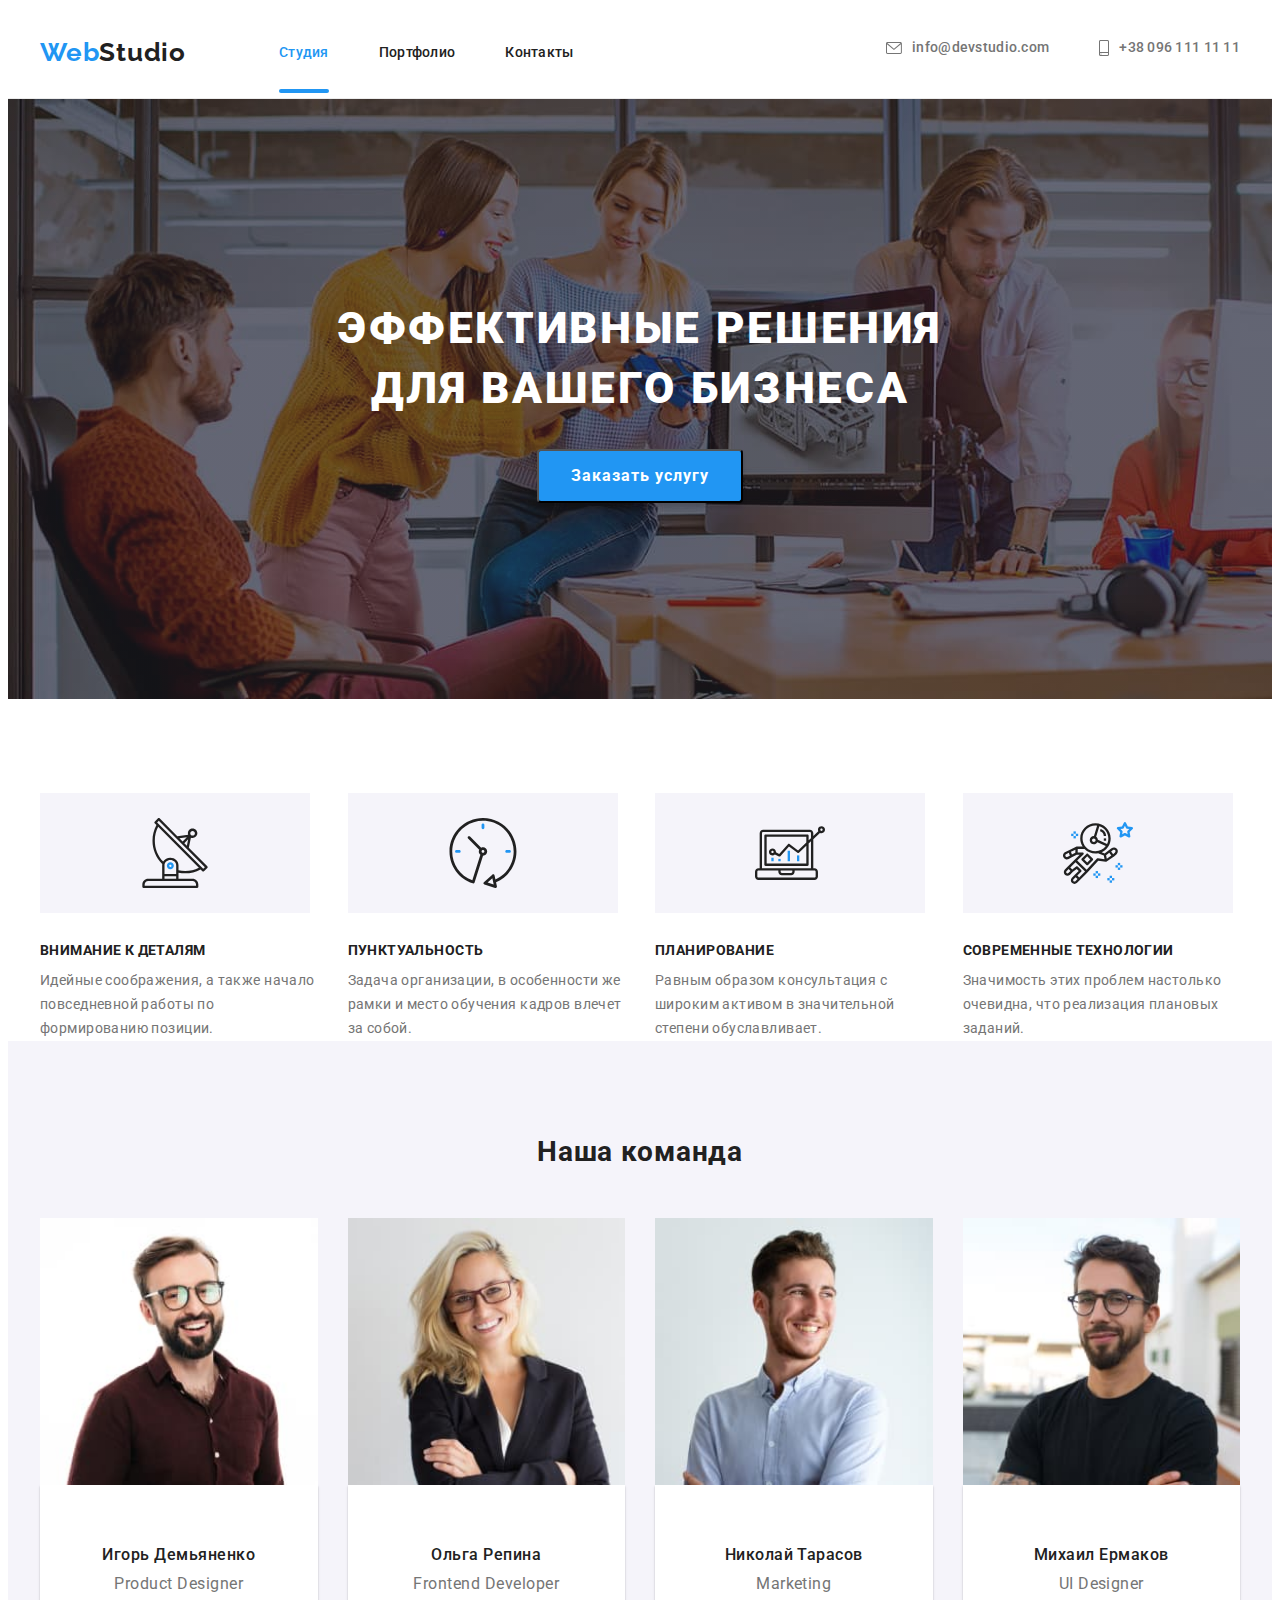
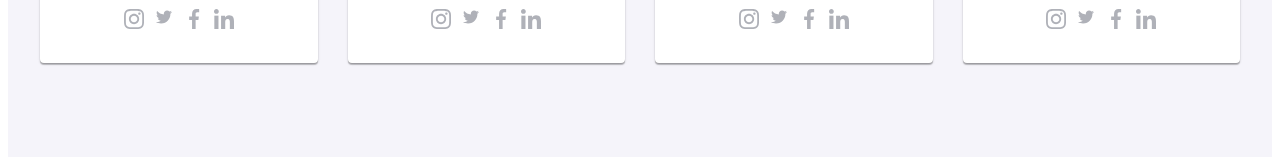
==== commit 1c373476: "Добавляет our-team на все устройства" ====
--- a/index.html
+++ b/index.html
@@ -89,7 +89,7 @@
             </div>
         </section>
         <section class="advantages section">
-            <div class="container"> -->
+            <div class="container">
       <!--скрытый заголовок-->
             <h2 class="advantages__title visually-hidden">Наши преимущества</h2>
             <ul class="advantages-list list">
@@ -151,14 +151,25 @@
                   </li>  
                 </ul>
             </div>
-        </section> -->
+        </section> --> 
         <!--Our Team-->
-        <!-- <section class="our-team section">
+        <section class="our-team section"> 
             <div class="container">
            <h2 class="our-team__title">Наша команда</h2> 
            <ul class="our-team-list list">
                <li class="our-team-list__item">
-                <img src="./images/our-team/member-1.jpg" alt="фотография Игоря Демьяненко" width="270" height="260" />
+                <picture class="picture">
+                    <source 
+                    srcset="./images/our-team/our-team-desktop-1.jpg 1x, ./images/our-team/our-team-desktop-1@2x.jpg 2x"
+                    media="(min-width:1200px)"/>  
+                    <source 
+                    srcset="./images/our-team/our-team-tablet-1.jpg 1x, ./images/our-team/our-team-tablet-1@2x.jpg 2x"
+                    media="(min-width:768px)"/>  
+                    <source 
+                    srcset="./images/our-team/our-team-mobile-1.jpg 1x, ./images/our-team/our-team-mobile-1@2x.jpg 2x"
+                    media="(max-width:767px)"/>     
+                    <img src="" alt="Игорь Демьяненко"> 
+                </picture>
                    <div class="our-team-list__content-wrapper">
                     <h3 class="our-team-list__subtitle">Игорь Демьяненко</h3>
                     <p class="our-team-list__description" lang="en">Product Designer</p>
@@ -195,7 +206,18 @@
                    </div>
                </li>
                <li class="our-team-list__item">
-                <img src="./images/our-team/member-2.jpg" alt="фотография Ольги Репиной" width="270" height="260" />
+                <picture class="picture">
+                    <source 
+                    srcset="./images/our-team/our-team-desktop-2.jpg 1x, ./images/our-team/our-team-desktop-2@2x.jpg 2x"
+                    media="(min-width:1200px)"/>  
+                    <source 
+                    srcset="./images/our-team/our-team-tablet-2.jpg 1x, ./images/our-team/our-team-tablet-2@2x.jpg 2x"
+                    media="(min-width:768px)"/>  
+                    <source 
+                    srcset="./images/our-team/our-team-mobile-2.jpg 1x, ./images/our-team/our-team-mobile-2@2x.jpg 2x"
+                    media="(max-width:767px)"/>     
+                    <img src="" alt="Ольга Репина"> 
+                </picture>
                    <div class="our-team-list__content-wrapper">
                     <h3 class="our-team-list__subtitle">Ольга Репина</h3>
                     <p class="our-team-list__description" lang="en">Frontend Developer</p>  
@@ -232,7 +254,18 @@
                    </div>
                </li>
                <li class="our-team-list__item">
-                <img src="./images/our-team/member-3.jpg" alt="фотография Николая Тарасова" width="270" height="260" />
+                <picture class="picture">
+                    <source 
+                    srcset="./images/our-team/our-team-desktop-3.jpg 1x, ./images/our-team/our-team-desktop-3@2x.jpg 2x"
+                    media="(min-width:1200px)"/>  
+                    <source 
+                    srcset="./images/our-team/our-team-tablet-3.jpg 1x, ./images/our-team/our-team-tablet-3@2x.jpg 2x"
+                    media="(min-width:768px)"/>  
+                    <source 
+                    srcset="./images/our-team/our-team-mobile-3.jpg 1x, ./images/our-team/our-team-mobile-3@2x.jpg 2x"
+                    media="(max-width:767px)"/>     
+                    <img src="" alt="Николай Тарасов"> 
+                </picture>
                    <div class="our-team-list__content-wrapper">
                     <h3 class="our-team-list__subtitle">Николай Тарасов</h3>
                     <p class="our-team-list__description" lang="en">Marketing</p>  
@@ -269,7 +302,18 @@
                    </div>
                </li>
                <li class="our-team-list__item">
-                <img src="./images/our-team/member-4.jpg" alt="фотография Михаила Ермакова" width="270" height="260" />
+                <picture class="picture">
+                    <source 
+                    srcset="./images/our-team/our-team-desktop-4.jpg 1x, ./images/our-team/our-team-desktop-4@2x.jpg 2x"
+                    media="(min-width:1200px)"/>  
+                    <source 
+                    srcset="./images/our-team/our-team-tablet-4.jpg 1x, ./images/our-team/our-team-tablet-4@2x.jpg 2x"
+                    media="(min-width:768px)"/>  
+                    <source 
+                    srcset="./images/our-team/our-team-mobile-4.jpg 1x, ./images/our-team/our-team-mobile-4@2x.jpg 2x"
+                    media="(max-width:767px)"/>     
+                    <img src="" alt="Михаил Ермаков"> 
+                </picture>
                    <div class="our-team-list__content-wrapper">
                     <h3 class="our-team-list__subtitle">Михаил Ермаков</h3>
                     <p class="our-team-list__description" lang="en"> UI Designer</p> 
@@ -307,7 +351,7 @@
                </li>
            </ul>
         </div>
-        </section> -->
+        </section>
         <!-- <section class="our-clients section">
             <div class="container">
             <h2 class="our-clients__title">Постоянные клиенты</h2>
--- a/css/main.min.css
+++ b/css/main.min.css
@@ -1 +1 @@
-:root{--main-color: #212121;--accent-color: #2196F3;--main-font:"Roboto", sans-serif;--secondary-font: "Raleway", sans-serif;--header-background-color: #FFFFFF;--accent-background: #2F303A}.visually-hidden{position:absolute;width:1px;height:1px;margin:-1px;border:0;padding:0;white-space:nowrap;clip-path:inset(100%);clip:rect(0 0 0 0);overflow:hidden}h1,h2,h3,h4,h5,h6,p{margin-top:0;margin-bottom:0}ul,ol{margin-top:0;margin-bottom:0;padding-left:0}img{display:block}a{display:block}.link{text-decoration:none}.list{list-style:none}body{font-family:var(--main-font);color:var(--main-color)}.container{width:100%;padding-left:15px;padding-right:15px}@media screen and (min-width: 480px){.container{width:448px;margin-left:auto;margin-right:auto}}@media screen and (min-width: 768px){.container{width:768px}}@media screen and (min-width: 1200px){.container{width:1200px}}.section{padding-top:94px;padding-bottom:94px}@media screen and (max-width: 767px){.mobile-menu{position:fixed;left:0;top:0;width:100%;height:100%;opacity:0;visibility:hidden;pointer-events:none;background-color:#fff;box-shadow:0px 4px 8px rgba(0,0,0,.04),0px 2px 4px rgba(0,0,0,.08),0px 1px 3px rgba(0,0,0,.16);transition:opacity 250ms cubic-bezier(0.4, 0, 0.2, 1),visibility 250ms cubic-bezier(0.4, 0, 0.2, 1)}.mobile-menu.is-open{opacity:1;visibility:visible;pointer-events:auto}.mobile-menu__container{position:relative;padding-top:48px;padding-bottom:48px;padding-left:40px}.mobile-menu__close-btn{position:absolute;background-color:rgba(0,0,0,0);border:none;padding:0;line-height:0;top:15px;right:15px}}@media screen and (min-width: 768px){.mobile-menu{display:none}}.modal-button{min-width:200px;font-family:var(--main-font);font-style:normal;font-weight:700;font-size:16px;line-height:1.88;display:flex;align-items:center;text-align:center;letter-spacing:.06em;cursor:pointer;background-color:var(--accent-color);color:#fff;box-shadow:0px 4px 4px rgba(0,0,0,.15);border-radius:4px;padding:10px 32px;margin-right:auto;margin-left:auto;transition:background-color 250ms cubic-bezier(0.4, 0, 0.2, 1)}.modal-button:hover,.modal-button:focus{background-color:#188ce8}.logo{font-family:var(--secondary-font);font-weight:700;font-size:26px;line-height:1.19;letter-spacing:.03em;color:#2196f3}.logo-header{margin-right:93px;padding-top:24px;padding-bottom:25px}.logo-footer{font-family:var(--secondary-font);font-style:normal;font-weight:700;font-size:26px;line-height:1.19;letter-spacing:.03em;color:#2196f3}.logo_theme_light{color:#212121}.logo_theme_dark{color:#fff}.backdrop{position:fixed;top:0;left:0;width:100vw;height:100vh;background:rgba(0,0,0,.2);transition:opacity 500ms linear,visibility 500ms linear}.backdrop.is-hidden{opacity:0;visibility:hidden;pointer-events:none}.modal{position:absolute;top:50%;left:50%;transform:translate(-50%, -50%);width:450px;height:609px;background-color:#fff;box-shadow:0px 1px 3px rgba(0,0,0,.12),0px 1px 1px rgba(0,0,0,.14),0px 2px 1px rgba(0,0,0,.2);border-radius:4px;padding:40px}.modal-close-button{position:absolute;top:8px;right:8px;display:flex;justify-content:center;align-items:center;width:30px;height:30px;background-color:#fff;border-radius:50%;border:1px solid rgba(0,0,0,.1);cursor:pointer;padding:0}.modal-close-button__icon{transition:fill 250ms cubic-bezier(0.4, 0, 0.2, 1)}.modal-close-button:hover .modal-close-button__icon,.modal-close-button:focus .modal-close-button__icon{fill:var(--accent-color)}.contact-form{display:flex;flex-direction:column}.contact-form__action{font-family:var(--main-font);font-weight:700;font-size:20px;line-height:1.15;text-align:center;letter-spacing:.03em;margin-bottom:12px;color:#212121}.contact-form__input-wrapper{position:relative;display:flex;flex-direction:column;margin-bottom:10px}.contact-form__label{font-family:var(--main-font);font-weight:400;font-size:12px;line-height:1.17;letter-spacing:.01em;margin-bottom:4px;color:#757575}.contact-form__input{width:100%;height:40px;padding-left:42px;border:1px solid rgba(33,33,33,.2);border-radius:4px;transition:border-color 250ms cubic-bezier(0.4, 0, 0.2, 1)}.contact-form__input:focus{outline:none;border-color:var(--accent-color)}.contact-form__input-icon{position:absolute;display:inline-block;top:50%;left:12px;transition:fill 250ms cubic-bezier(0.4, 0, 0.2, 1)}.contact-form__input:focus+.contact-form__input-icon{fill:var(--accent-color)}.contact-form__message{width:100%;height:120px;border:1px solid rgba(33,33,33,.2);border-radius:4px;padding:12px 16px;resize:none;transition:border-color 250ms cubic-bezier(0.4, 0, 0.2, 1)}.contact-form__message:focus{outline:none;border-color:var(--accent-color)}.contact-form__message::placeholder{color:rgba(117,117,117,.5)}.contact-form__checkbox{color:#fff}.contact-form__checkbox-label{margin-top:20px;display:flex;justify-content:center;align-items:center;font-family:var(--main-font);font-weight:400;font-size:12px;line-height:1.17;letter-spacing:.03em;color:#757575}.contact-form__checkbox-label::before{display:block;width:16px;height:15px;border:2px solid #212121;border-radius:2px;cursor:pointer;content:"";margin-right:7px}.contact-form__checkbox:checked+.contact-form__checkbox-label::before{background-color:var(--accent-color);background-image:url(../images/checkbox/check.svg);background-repeat:no-repeat;background-position:center;border-color:var(--accent-color)}.contact-form__checkbox:focus+.contact-form__checkbox-label::before{border-color:var(--accent-color)}.contact-form-checkbox-link{color:var(--accent-color)}.contact-form__button{align-self:center;width:200px;padding:10px 55px;margin-top:30px;background-color:var(--accent-color);box-shadow:0px 4px 4px rgba(0,0,0,.15);border-radius:4px;font-family:var(--main-font);font-weight:700;font-size:16px;line-height:1.88;letter-spacing:.06em;color:#fff;cursor:pointer}.contact-form__button:hover,.contact-form__button:focus{background-color:#188ce8}.header-container{display:flex;align-items:center;justify-content:space-between}@media screen and (max-width: 767px){.menu{display:none}.menu-address{display:none}.mobile-menu-open-button{background-color:rgba(0,0,0,0);border:none;padding:0;line-height:0;margin-left:auto}.mobile-menu-open-button__icon{fill:#212121}.mobile-menu__close-icon{transition:fill 250ms cubic-bezier(0.4, 0, 0.2, 1)}.mobile-menu__close-btn:hover .mobile-menu__close-icon,.mobile-menu__close-btn:focus .mobile-menu__close-icon{fill:var(--accent-color)}.mobile-menu__list-item:not(:last-child){margin-bottom:32px}.mobile-menu__list-link{font-family:var(--main-font);font-weight:500;font-size:40px;line-height:1.175;letter-spacing:.02em;color:#212121}.mobile-menu__list-link:focus,.mobile-menu__list-link:hover{color:var(--accent-color)}.mobile-menu__list .mobile-menu__list-link.mobile-menu__link-current{color:var(--accent-color)}.mobile-menu__list-address{margin-top:302px}.mobile-menu__address-item:not(:last-child){margin-bottom:32px}.mobile-menu__link-phone{font-family:var(--main-font);font-style:normal;font-weight:500;font-size:34px;line-height:1.18;letter-spacing:.02em;color:#2196f3}.mobile-menu__link-mail{font-family:var(--main-font);font-style:normal;font-weight:500;font-size:24px;line-height:1.17;letter-spacing:.02em;color:#757575}.mobile-menu__social-list{margin-top:64px;display:flex}.mobile-menu__social-list-item{position:relative}.mobile-menu__social-list-item:not(:last-child){margin-right:20px}.mobile-menu__social-list-item:not(:first-child)::before{position:absolute;display:block;top:0;left:-10px;height:22px;content:"";border:1px solid rgba(33,33,33,.2);transform:rotate(180deg)}.mobile-menu__social-list-link{font-family:var(--main-font);font-style:normal;font-weight:500;font-size:18px;line-height:1.22;letter-spacing:.02em;color:#2196f3}}@media screen and (min-width: 768px){.mobile-menu-open-button{display:none}.navigation{display:flex;align-items:center}.menu{display:flex}.menu__item:not(:last-child){margin-right:50px}.menu__link{position:relative;font-weight:500;font-size:14px;line-height:1.14;letter-spacing:.02em;color:inherit;padding-top:32px;padding-bottom:32px;transition:color 250ms cubic-bezier(0.4, 0, 0.2, 1)}.menu__link:hover,.menu__link:focus{color:var(--accent-color)}.menu-address{display:flex;flex-direction:column}.menu .menu__link.menu__link_current{color:var(--accent-color)}.menu .menu__link.menu__link_current::after{position:absolute;display:block;content:"";width:100%;height:4px;border-radius:2px;margin-top:28px;background-color:var(--accent-color)}.menu-address__item:not(:last-child){margin-bottom:10px}.menu-address__mail{display:flex;align-items:center;font-weight:500;font-size:12px;line-height:1.17;letter-spacing:.02em;color:#757575;transition:color 250ms cubic-bezier(0.4, 0, 0.2, 1)}.menu-address__mail:hover,.menu-address__mail:focus{color:var(--accent-color)}.menu-address__icon{margin-right:8px;width:10px;height:14px;fill:#757575;transition:fill 250ms cubic-bezier(0.4, 0, 0.2, 1)}.menu-address__mail:hover .menu-address__icon,.menu-address__mail:focus .menu-address__icon{fill:var(--accent-color)}.menu-address__phone-number{display:flex;align-items:center;font-weight:500;font-size:12px;line-height:1.17;letter-spacing:.02em;color:#757575;transition:color 250ms cubic-bezier(0.4, 0, 0.2, 1)}.menu-address__phone-number:hover,.menu-address__phone-number:focus{color:var(--accent-color)}.menu-address__phone-icon{margin-right:8px;width:14px;height:10px;fill:#757575;transition:fill 250ms cubic-bezier(0.4, 0, 0.2, 1)}.menu-address__phone-number:hover .menu-address__phone-icon,.menu-address__phone-number:focus .menu-address__phone-icon{fill:var(--accent-color)}}@media screen and (min-width: 1200px){.page-header{border-bottom:1px solid #ececec}.header{background-color:var(--header-background-color)}.navigation{display:flex;align-items:center}.menu{display:flex;align-items:center}.menu-address{display:flex;flex-direction:row}.menu .menu__link.menu__link_current{color:var(--accent-color)}.menu .menu__link.menu__link_current::after{position:absolute;display:block;content:"";width:100%;height:4px;border-radius:2px;margin-top:28px;background-color:var(--accent-color)}.menu__item:not(:last-child){margin-right:50px}.menu__link{position:relative;font-weight:500;font-size:14px;line-height:1.14;letter-spacing:.02em;color:inherit;padding-top:32px;padding-bottom:32px;transition:color 250ms cubic-bezier(0.4, 0, 0.2, 1)}.menu__link:hover,.menu__link:focus{color:var(--accent-color)}.menu-address__item:not(:last-child){margin-right:50px}.menu-address__mail{display:flex;align-items:center;font-weight:500;font-size:14px;line-height:1.14;letter-spacing:.02em;color:#757575;padding-top:32px;padding-bottom:32px;transition:color 250ms cubic-bezier(0.4, 0, 0.2, 1)}.menu-address__mail:hover,.menu-address__mail:focus{color:var(--accent-color)}.menu-address__icon{margin-right:10px;width:16px;height:12px;fill:#757575;transition:fill 250ms cubic-bezier(0.4, 0, 0.2, 1)}.menu-address__mail:hover .menu-address__icon,.menu-address__mail:focus .menu-address__icon{fill:var(--accent-color)}.menu-address__phone-number{display:flex;align-items:center;font-weight:500;font-size:14px;line-height:1.14;letter-spacing:.02em;color:#757575;padding-top:32px;padding-bottom:32px;transition:color 250ms cubic-bezier(0.4, 0, 0.2, 1)}.menu-address__phone-number:hover,.menu-address__phone-number:focus{color:var(--accent-color)}.menu-address__phone-icon{margin-right:10px;width:10px;height:16px;fill:#757575;transition:fill 250ms cubic-bezier(0.4, 0, 0.2, 1)}.menu-address__phone-number:hover .menu-address__phone-icon,.menu-address__phone-number:focus .menu-address__phone-icon{fill:var(--accent-color)}}.hero{max-width:480px;height:400px;margin-left:auto;margin-right:auto;background-image:linear-gradient(rgba(47, 48, 58, 0.4), rgba(47, 48, 58, 0.4)),url("/images/hero/hero-mobile-image.jpg");background-size:cover;background-repeat:no-repeat;background-color:var(--accent-background)}@media(min-device-pixel-ratio: 2),(min-resolution: 192dpi),(min-resolution: 2dppx){.hero{background-image:linear-gradient(to right, rgba(47, 48, 58, 0.4), rgba(47, 48, 58, 0.4)),url("/images/hero/hero-mobile-image@2x.jpg")}}.hero__title{max-width:360px;min-height:84px;font-family:var(--main-font);font-weight:900;font-size:26px;line-height:1.62;text-align:center;letter-spacing:.06em;text-transform:uppercase;color:#fff;margin-right:auto;margin-left:auto;margin-bottom:30px;padding-top:118px}@media screen and (min-width: 768px){.hero{max-width:768px;height:400px;margin-left:auto;margin-right:auto;background-image:linear-gradient(rgba(47, 48, 58, 0.4), rgba(47, 48, 58, 0.4)),url("/images/hero/hero-tablet-image.jpg");background-size:cover;background-repeat:no-repeat;background-color:var(--accent-background)}}@media screen and (min-width: 768px)and (min-device-pixel-ratio: 2),screen and (min-width: 768px)and (min-resolution: 192dpi),screen and (min-width: 768px)and (min-resolution: 2dppx){.hero{background-image:linear-gradient(to right, rgba(47, 48, 58, 0.4), rgba(47, 48, 58, 0.4)),url("/images/hero/hero-tablet-image@2x.jpg")}}@media screen and (min-width: 1200px){.hero{max-width:1600px;height:600px;margin-left:auto;margin-right:auto;background-image:linear-gradient(rgba(47, 48, 58, 0.4), rgba(47, 48, 58, 0.4)),url("/images/hero/hero-desktop-image.jpg");background-size:cover;background-repeat:no-repeat;background-color:var(--accent-background)}}@media screen and (min-width: 1200px)and (min-device-pixel-ratio: 2),screen and (min-width: 1200px)and (min-resolution: 192dpi),screen and (min-width: 1200px)and (min-resolution: 2dppx){.hero{background-image:linear-gradient(to right, rgba(47, 48, 58, 0.4), rgba(47, 48, 58, 0.4)),url("/images/hero/hero-desktop-image@2x.jpg")}}.advantages{padding-bottom:0}.advantages-list{display:block}@media screen and (min-width: 768px){.advantages-list{display:flex;flex:wrap;margin-top:-30px;margin-left:-30px}}.advantages-list__container{width:270px;height:120px;display:flex;align-items:center;justify-content:center;margin-bottom:30px;background-color:#f5f4fa}.services__title{font-weight:700;font-size:36px;line-height:1.16;text-align:center;letter-spacing:.03em}.services__title{margin-bottom:50px}.services-list{display:flex;flex-wrap:wrap;margin-left:-30px;margin-top:-30px}.services-list__item{position:relative;flex-basis:calc((100% - 90px)/3);margin-left:30px;margin-top:30px}.services-list__description{width:100%;position:absolute;bottom:0;left:0;padding-top:27px;padding-bottom:27px;font-family:var(--main-font);font-weight:700;font-size:14px;line-height:1.14;text-align:center;letter-spacing:.03em;text-transform:uppercase;color:#fff;background:rgba(47,48,58,.8)}.our-team__title{margin-bottom:50px}.our-team-list{display:flex;flex-wrap:wrap;margin-left:-30px;margin-top:-30px}.our-team-list__item{flex-basis:calc((100% - 120px)/4);margin-left:30px;margin-top:30px}.our-team-list__content-wrapper{padding-top:30px;padding-bottom:30px;padding-left:32px;padding-right:32px;background:#fff;box-shadow:0px 1px 3px rgba(0,0,0,.12),0px 1px 1px rgba(0,0,0,.14),0px 2px 1px rgba(0,0,0,.2);border-radius:0px 0px 4px 4px}.our-team{background-color:#f5f4fa}.our-team__title{font-weight:700;font-size:36px;line-height:1.17;text-align:center;letter-spacing:.03em}.our-team-list__subtitle{margin-bottom:10px;font-weight:500;font-size:16px;line-height:1.19;text-align:center;letter-spacing:.03em}.our-team-list__description{font-weight:400;font-size:16px;line-height:1.19;text-align:center;letter-spacing:.03em;color:#757575;margin-bottom:16px}.social-list{display:flex;justify-content:center}.social-list__link{display:flex;align-items:center;justify-content:center;width:44px;height:44px;background-color:#fff;border-radius:50%;transition:background-color 250ms cubic-bezier(0.4, 0, 0.2, 1)}.social-list__link:hover,.social-list__link:focus{background-color:var(--accent-color)}.social-list__item:not(:last-child){margin-right:10px}.social-list__icon{fill:#afb1b8;transition:fill 250ms cubic-bezier(0.4, 0, 0.2, 1)}.social-list__link:hover .social-list__icon,.social-list__link:focus .social-list__icon{fill:#fff}.our-clients__title{font-family:var(--main-font);font-style:normal;font-weight:700;font-size:36px;line-height:42px;text-align:center;letter-spacing:.03em;color:var(--main-color);margin-bottom:50px}.our-clients-list{display:flex;justify-content:center;align-items:center}.our-clients-list__link{display:flex;justify-content:center;align-items:center;width:170px;height:92px;border:1px solid #afb1b8;border-radius:4px;transition:border-color 250ms cubic-bezier(0.4, 0, 0.2, 1)}.our-clients-list__link:hover,.our-clients-list__link:focus{border-color:var(--accent-color)}.our-clients-list__item:not(:last-child){margin-right:30px}.our-client-list__icon{fill:#afb1b8;transition:fill 250ms cubic-bezier(0.4, 0, 0.2, 1)}.our-clients-list__link:hover .our-client-list__icon,.our-clients-list__link:focus .our-client-list__icon{fill:var(--accent-color)}.footer{background-color:var(--accent-background);padding-top:60px;padding-bottom:60px}.footer-list{margin-top:20px}.footer-list__item:not(:last-child){margin-bottom:9px}.footer-list__address{font-style:normal;font-weight:400;font-size:14px;line-height:1.71;letter-spacing:.03em;color:#fff;transition:color 250ms cubic-bezier(0.4, 0, 0.2, 1)}.footer-list__address:hover,.footer-list__address:focus{color:var(--accent-color)}.footer-list__link{font-style:normal;font-weight:400;font-size:14px;line-height:1.71;letter-spacing:.03em;color:rgba(255,255,255,.6);transition:color 250ms cubic-bezier(0.4, 0, 0.2, 1)}.footer-list__link:hover,.footer-list__link:focus{color:var(--accent-color)}.footer-container{display:flex;align-items:baseline}.footer-join{margin-left:70px}.footer-join-list{display:flex;justify-content:center}.footer-join__title{font-family:var(--main-font);font-weight:700;font-size:14px;line-height:16px;letter-spacing:.03em;text-transform:uppercase;color:#fff;margin-bottom:20px}.footer-join-list__item:not(:last-child){margin-right:10px}.footer-join-list__link{width:44px;height:44px;background-color:rgba(255,255,255,.1);border-radius:50%;display:flex;justify-content:center;align-items:center;transition:background-color 250ms cubic-bezier(0.4, 0, 0.2, 1)}.footer-join-list__link:hover,.footer-join-list__link:focus{background-color:var(--accent-color)}.footer-join-list__icon{fill:#fff;transition:fill 250ms cubic-bezier(0.4, 0, 0.2, 1)}.footer-join-list__link:hover .footer-join-list__icon,.footer-join-list__link:focus .footer-join-list__icon{fill:#fff}.footer-mailing{margin-left:93px}.footer-mailing__action{font-family:var(--main-font);font-weight:700;font-size:14px;line-height:1.14;letter-spacing:.03em;text-transform:uppercase;color:#fff}.footer-mailing-form{display:flex;margin-top:20px}.footer-mailing__input{min-width:358px;padding:15px 16px;background-color:var(--accent-background);border:1px solid rgba(255,255,255,.3);filter:drop-shadow(0px 4px 4px rgba(0, 0, 0, 0.15));border-radius:4px;color:#fff}.footer-mailing__input::placeholder{color:rgba(255,255,255,.6)}.footer-mailing__button{display:flex;align-items:center;justify-content:center;margin-left:12px;min-width:200px;padding-top:10px;padding-bottom:10px;background-color:var(--accent-color);box-shadow:0px 4px 4px rgba(0,0,0,.15);border-radius:4px;cursor:pointer;font-family:var(--main-font);font-weight:700;font-size:16px;line-height:1.88;text-align:center;letter-spacing:.06em;color:#fff}.footer-mailing__icon{margin-left:10px}.filter-portfolio-list{display:flex;justify-content:center;margin-bottom:50px}.filter-portfolio-list:active{color:var(--accent-color)}.filter-portfolio-list__item:not(:last-child){margin-right:8px}.filter-portfolio-list__button{font-family:inherit;font-weight:500;font-size:16px;line-height:1.62;text-align:center;letter-spacing:.03em;cursor:pointer;color:inherit;background-color:#f5f4fa;border-radius:4px;border:none;padding:6px 22px;transition:color 250ms cubic-bezier(0.4, 0, 0.2, 1),background-color 250ms cubic-bezier(0.4, 0, 0.2, 1),box-shadow 250ms cubic-bezier(0.4, 0, 0.2, 1)}.filter-portfolio-list__button:hover,.filter-portfolio-list__button:focus{color:#fff;background-color:var(--accent-color);box-shadow:0px 3px 1px rgba(0,0,0,.1),0px 1px 2px rgba(0,0,0,.08),0px 2px 2px rgba(0,0,0,.12)}.portfolio-list{display:flex;flex-wrap:wrap;margin-left:-30px;margin-top:-30px}.portfolio-list__item{flex-basis:calc((100% - 90px)/3);margin-left:30px;margin-top:30px}.portfolio-list__wrapper{padding:20px 24px;background:#fff;border:1px solid #eee;border-top:0px}.portfolio__subtitle{margin-bottom:4px;font-family:inherit;font-weight:700;font-size:18px;line-height:2;letter-spacing:.06em;color:inherit}.portfolio__description{font-size:16px;line-height:1.88;letter-spacing:.03em;color:#757575}.portfolio-list__link{font-family:inherit;color:inherit}.portfolio-list__link:hover,.portfolio-list__link:focus{box-shadow:0px 1px 1px rgba(0,0,0,.12),0px 4px 4px rgba(0,0,0,.06),1px 4px 6px rgba(0,0,0,.16)}.portfolio-list__box{position:relative;overflow:hidden}.portfolio__overlay{position:absolute;display:flex;justify-content:center;align-items:center;top:0;left:0;width:100%;height:100%;background:rgba(33,150,243,.9);padding-left:24px;padding-right:24px;transform:translateY(100%);transition:opacity 250ms cubic-bezier(0.4, 0, 0.2, 1),transform 250ms cubic-bezier(0.4, 0, 0.2, 1)}.portfolio-list__link:hover .portfolio__overlay{opacity:1;transform:translateY(0)}.portfolio__overlay-description{font-family:var(--main-font);font-weight:400;font-size:18px;line-height:1.56;padding:63px 24px;letter-spacing:.03em;color:#fff}/*# sourceMappingURL=main.min.css.map */+:root{--main-color: #212121;--accent-color: #2196F3;--main-font:"Roboto", sans-serif;--secondary-font: "Raleway", sans-serif;--header-background-color: #FFFFFF;--accent-background: #2F303A}.visually-hidden{position:absolute;width:1px;height:1px;margin:-1px;border:0;padding:0;white-space:nowrap;clip-path:inset(100%);clip:rect(0 0 0 0);overflow:hidden}h1,h2,h3,h4,h5,h6,p{margin-top:0;margin-bottom:0}ul,ol{margin-top:0;margin-bottom:0;padding-left:0}img{display:block}a{display:block}.link{text-decoration:none}.list{list-style:none}body{font-family:var(--main-font);color:var(--main-color)}img{display:block;width:100%;height:auto}.container{width:100%;padding-left:15px;padding-right:15px}@media screen and (min-width: 480px){.container{width:448px;margin-left:auto;margin-right:auto}}@media screen and (min-width: 768px){.container{width:768px}}@media screen and (min-width: 1200px){.container{width:1200px}}.section{padding-top:94px;padding-bottom:94px}@media screen and (max-width: 767px){.mobile-menu{position:fixed;left:0;top:0;width:100%;height:100%;opacity:0;visibility:hidden;pointer-events:none;background-color:#fff;box-shadow:0px 4px 8px rgba(0,0,0,.04),0px 2px 4px rgba(0,0,0,.08),0px 1px 3px rgba(0,0,0,.16);transition:opacity 250ms cubic-bezier(0.4, 0, 0.2, 1),visibility 250ms cubic-bezier(0.4, 0, 0.2, 1)}.mobile-menu.is-open{opacity:1;visibility:visible;pointer-events:auto}.mobile-menu__container{position:relative;padding-top:48px;padding-bottom:48px;padding-left:40px}.mobile-menu__close-btn{position:absolute;background-color:rgba(0,0,0,0);border:none;padding:0;line-height:0;top:15px;right:15px}}@media screen and (min-width: 768px){.mobile-menu{display:none}}.modal-button{min-width:200px;font-family:var(--main-font);font-style:normal;font-weight:700;font-size:16px;line-height:1.88;display:flex;align-items:center;text-align:center;letter-spacing:.06em;cursor:pointer;background-color:var(--accent-color);color:#fff;box-shadow:0px 4px 4px rgba(0,0,0,.15);border-radius:4px;padding:10px 32px;margin-right:auto;margin-left:auto;transition:background-color 250ms cubic-bezier(0.4, 0, 0.2, 1)}.modal-button:hover,.modal-button:focus{background-color:#188ce8}.logo{font-family:var(--secondary-font);font-weight:700;font-size:26px;line-height:1.19;letter-spacing:.03em;color:#2196f3}.logo-header{margin-right:93px;padding-top:24px;padding-bottom:25px}.logo-footer{font-family:var(--secondary-font);font-style:normal;font-weight:700;font-size:26px;line-height:1.19;letter-spacing:.03em;color:#2196f3}.logo_theme_light{color:#212121}.logo_theme_dark{color:#fff}.backdrop{position:fixed;top:0;left:0;width:100vw;height:100vh;background:rgba(0,0,0,.2);transition:opacity 500ms linear,visibility 500ms linear}.backdrop.is-hidden{opacity:0;visibility:hidden;pointer-events:none}.modal{position:absolute;top:50%;left:50%;transform:translate(-50%, -50%);max-width:450px;height:auto;background-color:#fff;box-shadow:0px 1px 3px rgba(0,0,0,.12),0px 1px 1px rgba(0,0,0,.14),0px 2px 1px rgba(0,0,0,.2);border-radius:4px;padding:40px}.modal-close-button{position:absolute;top:8px;right:8px;display:flex;justify-content:center;align-items:center;width:30px;height:30px;background-color:#fff;border-radius:50%;border:1px solid rgba(0,0,0,.1);cursor:pointer;padding:0}.modal-close-button__icon{transition:fill 250ms cubic-bezier(0.4, 0, 0.2, 1)}.modal-close-button:hover .modal-close-button__icon,.modal-close-button:focus .modal-close-button__icon{fill:var(--accent-color)}.contact-form{display:flex;flex-direction:column}.contact-form__action{font-family:var(--main-font);font-weight:700;font-size:20px;line-height:1.15;text-align:center;letter-spacing:.03em;margin-bottom:12px;color:#212121}.contact-form__input-wrapper{position:relative;display:flex;flex-direction:column;margin-bottom:10px}.contact-form__label{font-family:var(--main-font);font-weight:400;font-size:12px;line-height:1.17;letter-spacing:.01em;margin-bottom:4px;color:#757575}.contact-form__input{width:100%;height:40px;padding-left:42px;border:1px solid rgba(33,33,33,.2);border-radius:4px;transition:border-color 250ms cubic-bezier(0.4, 0, 0.2, 1)}.contact-form__input:focus{outline:none;border-color:var(--accent-color)}.contact-form__input-icon{position:absolute;display:inline-block;top:50%;left:12px;transition:fill 250ms cubic-bezier(0.4, 0, 0.2, 1)}.contact-form__input:focus+.contact-form__input-icon{fill:var(--accent-color)}.contact-form__message{width:100%;height:120px;border:1px solid rgba(33,33,33,.2);border-radius:4px;padding:12px 16px;resize:none;transition:border-color 250ms cubic-bezier(0.4, 0, 0.2, 1)}.contact-form__message:focus{outline:none;border-color:var(--accent-color)}.contact-form__message::placeholder{color:rgba(117,117,117,.5)}.contact-form__checkbox{color:#fff}.contact-form__checkbox-label{margin-top:20px;display:flex;justify-content:center;align-items:center;font-family:var(--main-font);font-weight:400;font-size:12px;line-height:1.17;letter-spacing:.03em;color:#757575}.contact-form__checkbox-label::before{display:block;width:16px;height:15px;border:2px solid #212121;border-radius:2px;cursor:pointer;content:"";margin-right:7px}.contact-form__checkbox:checked+.contact-form__checkbox-label::before{background-color:var(--accent-color);background-image:url(../images/checkbox/check.svg);background-repeat:no-repeat;background-position:center;border-color:var(--accent-color)}.contact-form__checkbox:focus+.contact-form__checkbox-label::before{border-color:var(--accent-color)}.contact-form-checkbox-link{color:var(--accent-color)}.contact-form__button{align-self:center;width:200px;padding:10px 55px;margin-top:30px;background-color:var(--accent-color);box-shadow:0px 4px 4px rgba(0,0,0,.15);border-radius:4px;font-family:var(--main-font);font-weight:700;font-size:16px;line-height:1.88;letter-spacing:.06em;color:#fff;cursor:pointer}.contact-form__button:hover,.contact-form__button:focus{background-color:#188ce8}.header-container{display:flex;align-items:center;justify-content:space-between}@media screen and (max-width: 767px){.menu{display:none}.menu-address{display:none}.mobile-menu-open-button{background-color:rgba(0,0,0,0);border:none;padding:0;line-height:0;margin-left:auto}.mobile-menu-open-button__icon{fill:#212121}.mobile-menu__close-icon{transition:fill 250ms cubic-bezier(0.4, 0, 0.2, 1)}.mobile-menu__close-btn:hover .mobile-menu__close-icon,.mobile-menu__close-btn:focus .mobile-menu__close-icon{fill:var(--accent-color)}.mobile-menu__list-item:not(:last-child){margin-bottom:32px}.mobile-menu__list-link{font-family:var(--main-font);font-weight:500;font-size:40px;line-height:1.175;letter-spacing:.02em;color:#212121}.mobile-menu__list-link:focus,.mobile-menu__list-link:hover{color:var(--accent-color)}.mobile-menu__list .mobile-menu__list-link.mobile-menu__link-current{color:var(--accent-color)}.mobile-menu__list-address{margin-top:302px}.mobile-menu__address-item:not(:last-child){margin-bottom:32px}.mobile-menu__link-phone{font-family:var(--main-font);font-style:normal;font-weight:500;font-size:34px;line-height:1.18;letter-spacing:.02em;color:#2196f3}.mobile-menu__link-mail{font-family:var(--main-font);font-style:normal;font-weight:500;font-size:24px;line-height:1.17;letter-spacing:.02em;color:#757575}.mobile-menu__social-list{margin-top:64px;display:flex}.mobile-menu__social-list-item{position:relative}.mobile-menu__social-list-item:not(:last-child){margin-right:20px}.mobile-menu__social-list-item:not(:first-child)::before{position:absolute;display:block;top:0;left:-10px;height:22px;content:"";border:1px solid rgba(33,33,33,.2);transform:rotate(180deg)}.mobile-menu__social-list-link{font-family:var(--main-font);font-style:normal;font-weight:500;font-size:18px;line-height:1.22;letter-spacing:.02em;color:#2196f3}}@media screen and (min-width: 768px){.mobile-menu-open-button{display:none}.navigation{display:flex;align-items:center}.menu{display:flex}.menu__item:not(:last-child){margin-right:50px}.menu__link{position:relative;font-weight:500;font-size:14px;line-height:1.14;letter-spacing:.02em;color:inherit;padding-top:32px;padding-bottom:32px;transition:color 250ms cubic-bezier(0.4, 0, 0.2, 1)}.menu__link:hover,.menu__link:focus{color:var(--accent-color)}.menu-address{display:flex;flex-direction:column}.menu .menu__link.menu__link_current{color:var(--accent-color)}.menu .menu__link.menu__link_current::after{position:absolute;display:block;content:"";width:100%;height:4px;border-radius:2px;margin-top:28px;background-color:var(--accent-color)}.menu-address__item:not(:last-child){margin-bottom:10px}.menu-address__mail{display:flex;align-items:center;font-weight:500;font-size:12px;line-height:1.17;letter-spacing:.02em;color:#757575;transition:color 250ms cubic-bezier(0.4, 0, 0.2, 1)}.menu-address__mail:hover,.menu-address__mail:focus{color:var(--accent-color)}.menu-address__icon{margin-right:8px;width:10px;height:14px;fill:#757575;transition:fill 250ms cubic-bezier(0.4, 0, 0.2, 1)}.menu-address__mail:hover .menu-address__icon,.menu-address__mail:focus .menu-address__icon{fill:var(--accent-color)}.menu-address__phone-number{display:flex;align-items:center;font-weight:500;font-size:12px;line-height:1.17;letter-spacing:.02em;color:#757575;transition:color 250ms cubic-bezier(0.4, 0, 0.2, 1)}.menu-address__phone-number:hover,.menu-address__phone-number:focus{color:var(--accent-color)}.menu-address__phone-icon{margin-right:8px;width:14px;height:10px;fill:#757575;transition:fill 250ms cubic-bezier(0.4, 0, 0.2, 1)}.menu-address__phone-number:hover .menu-address__phone-icon,.menu-address__phone-number:focus .menu-address__phone-icon{fill:var(--accent-color)}}@media screen and (min-width: 1200px){.page-header{border-bottom:1px solid #ececec}.header{background-color:var(--header-background-color)}.navigation{display:flex;align-items:center}.menu{display:flex;align-items:center}.menu-address{display:flex;flex-direction:row}.menu .menu__link.menu__link_current{color:var(--accent-color)}.menu .menu__link.menu__link_current::after{position:absolute;display:block;content:"";width:100%;height:4px;border-radius:2px;margin-top:28px;background-color:var(--accent-color)}.menu__item:not(:last-child){margin-right:50px}.menu__link{position:relative;font-weight:500;font-size:14px;line-height:1.14;letter-spacing:.02em;color:inherit;padding-top:32px;padding-bottom:32px;transition:color 250ms cubic-bezier(0.4, 0, 0.2, 1)}.menu__link:hover,.menu__link:focus{color:var(--accent-color)}.menu-address__item:not(:last-child){margin-right:50px}.menu-address__mail{display:flex;align-items:center;font-weight:500;font-size:14px;line-height:1.14;letter-spacing:.02em;color:#757575;padding-top:32px;padding-bottom:32px;transition:color 250ms cubic-bezier(0.4, 0, 0.2, 1)}.menu-address__mail:hover,.menu-address__mail:focus{color:var(--accent-color)}.menu-address__icon{margin-right:10px;width:16px;height:12px;fill:#757575;transition:fill 250ms cubic-bezier(0.4, 0, 0.2, 1)}.menu-address__mail:hover .menu-address__icon,.menu-address__mail:focus .menu-address__icon{fill:var(--accent-color)}.menu-address__phone-number{display:flex;align-items:center;font-weight:500;font-size:14px;line-height:1.14;letter-spacing:.02em;color:#757575;padding-top:32px;padding-bottom:32px;transition:color 250ms cubic-bezier(0.4, 0, 0.2, 1)}.menu-address__phone-number:hover,.menu-address__phone-number:focus{color:var(--accent-color)}.menu-address__phone-icon{margin-right:10px;width:10px;height:16px;fill:#757575;transition:fill 250ms cubic-bezier(0.4, 0, 0.2, 1)}.menu-address__phone-number:hover .menu-address__phone-icon,.menu-address__phone-number:focus .menu-address__phone-icon{fill:var(--accent-color)}}.hero{max-width:480px;height:400px;margin-left:auto;margin-right:auto;background-image:linear-gradient(rgba(47, 48, 58, 0.4), rgba(47, 48, 58, 0.4)),url("../images/hero/hero-mobile-image.jpg");background-size:cover;background-repeat:no-repeat;background-color:var(--accent-background)}@media(min-device-pixel-ratio: 2),(min-resolution: 192dpi),(min-resolution: 2dppx){.hero{background-image:linear-gradient(to right, rgba(47, 48, 58, 0.4), rgba(47, 48, 58, 0.4)),url("../images/hero/hero-mobile-image@2x.jpg")}}.hero__title{max-width:360px;min-height:84px;font-family:var(--main-font);font-weight:900;font-size:26px;line-height:1.62;text-align:center;letter-spacing:.06em;text-transform:uppercase;color:#fff;margin-right:auto;margin-left:auto;margin-bottom:30px;padding-top:118px}@media screen and (min-width: 768px){.hero{max-width:768px;height:400px;margin-left:auto;margin-right:auto;background-image:linear-gradient(rgba(47, 48, 58, 0.4), rgba(47, 48, 58, 0.4)),url("../images/hero/hero-tablet-image.jpg");background-size:cover;background-repeat:no-repeat;background-color:var(--accent-background)}}@media screen and (min-width: 768px)and (min-device-pixel-ratio: 2),screen and (min-width: 768px)and (min-resolution: 192dpi),screen and (min-width: 768px)and (min-resolution: 2dppx){.hero{background-image:linear-gradient(to right, rgba(47, 48, 58, 0.4), rgba(47, 48, 58, 0.4)),url("../images/hero/hero-tablet-image@2x.jpg")}}@media screen and (min-width: 1200px){.hero{max-width:1600px;height:600px;margin-left:auto;margin-right:auto;background-image:linear-gradient(rgba(47, 48, 58, 0.4), rgba(47, 48, 58, 0.4)),url("../images/hero/hero-desktop-image.jpg");background-size:cover;background-repeat:no-repeat;background-color:var(--accent-background)}}@media screen and (min-width: 1200px)and (min-device-pixel-ratio: 2),screen and (min-width: 1200px)and (min-resolution: 192dpi),screen and (min-width: 1200px)and (min-resolution: 2dppx){.hero{background-image:linear-gradient(to right, rgba(47, 48, 58, 0.4), rgba(47, 48, 58, 0.4)),url("../images/hero/hero-desktop-image@2x.jpg")}}@media screen and (min-width: 1200px){.hero__title{max-width:696px;min-height:120px;font-weight:900;font-size:44px;line-height:1.36;text-align:center;letter-spacing:.06em;text-transform:uppercase;color:#fff;margin-right:auto;margin-left:auto;padding-top:200px;margin-bottom:30px}}.advantages{padding-bottom:0}.advantages-list{display:block}.advantages-list__container{width:100%;height:120px;display:flex;align-items:center;justify-content:center;margin-bottom:30px;background-color:#f5f4fa}@media screen and (max-width: 480px){.advantages-list__subtitle{text-align:center}.advantages-list__subtitle{text-align:center}.advantages-list__description{width:100%;margin-bottom:30px}}.advantages-list__subtitle{margin-bottom:10px}.advantages-list__subtitle{font-weight:700;font-size:14px;line-height:1.14;letter-spacing:.03em;text-transform:uppercase}.advantages-list__description{font-weight:400;font-size:14px;line-height:1.71;letter-spacing:.03em;color:#757575}@media screen and (min-width: 768px){.advantages-list{display:flex;flex-wrap:wrap;margin-top:-15px;margin-left:-15px}.advantages-list__container{width:354px;height:120px;display:flex;align-items:center;justify-content:center;margin-bottom:30px;background-color:#f5f4fa}.advantages-list__item{flex-basis:calc((100% - 30px)/2);margin-top:15px;margin-left:15px;min-width:354px}}@media screen and (min-width: 1200px){.advantages-list{display:flex;flex:wrap;margin-top:-30px;margin-left:-30px}.advantages-list__container{width:270px;height:120px;display:flex;align-items:center;justify-content:center;margin-bottom:30px;background-color:#f5f4fa}.advantages-list__item{flex-basis:calc((100% - 120px)/4);margin-top:30px;margin-left:30px;min-width:270px}}@media screen and (max-width: 767px){.services{display:none}}.our-team{background-color:#f5f4fa}.our-team__title{margin-bottom:30px}.our-team__title{font-family:var(--main-font);font-weight:700;font-size:28px;line-height:1.18;text-align:center;letter-spacing:.03em;color:#212121}.our-team-list__subtitle{margin-top:30px;margin-bottom:10px;font-weight:500;font-size:16px;line-height:1.19;text-align:center;letter-spacing:.03em}.our-team-list__description{font-weight:400;font-size:16px;line-height:1.19;text-align:center;letter-spacing:.03em;color:#757575;margin-bottom:16px}.social-list{display:flex;justify-content:center}.social-list__item:not(:last-child){margin-right:10px}.social-list__icon{fill:#afb1b8;transition:fill 250ms cubic-bezier(0.4, 0, 0.2, 1)}.social-list__link:hover .social-list__icon,.social-list__link:focus .social-list__icon{fill:#fff}@media screen and (min-width: 1200px){.our-team__title{margin-bottom:50px}}@media screen and (max-width: 767px){.our-team-list__item:not(:last-child){margin-bottom:30px}.our-team-list__content-wrapper{padding-top:30px;padding-bottom:24px;padding-left:122px;padding-right:122px;background:#fff;box-shadow:0px 1px 3px rgba(0,0,0,.12),0px 1px 1px rgba(0,0,0,.14),0px 2px 1px rgba(0,0,0,.2);border-radius:0px 0px 4px 4px}}@media screen and (min-width: 768px){.our-team-list{display:flex;flex-wrap:wrap;margin-left:-30px;margin-top:-30px}.our-team-list__item{flex-basis:calc((100% - 60px)/2);margin-left:30px;margin-top:30px}.our-team-list__content-wrapper{padding-top:16px;padding-bottom:24px;padding-left:74px;padding-right:74px;background:#fff;box-shadow:0px 1px 3px rgba(0,0,0,.12),0px 1px 1px rgba(0,0,0,.14),0px 2px 1px rgba(0,0,0,.2);border-radius:0px 0px 4px 4px}}@media screen and (min-width: 1200px){.our-team-list{display:flex;flex-wrap:wrap;margin-left:-30px;margin-top:-30px}.our-team-list__item{flex-basis:calc((100% - 120px)/4);margin-left:30px;margin-top:30px}.our-team-list__content-wrapper{padding-top:30px;padding-bottom:30px;padding-left:32px;padding-right:32px;background:#fff;box-shadow:0px 1px 3px rgba(0,0,0,.12),0px 1px 1px rgba(0,0,0,.14),0px 2px 1px rgba(0,0,0,.2);border-radius:0px 0px 4px 4px}}.our-clients__title{font-family:var(--main-font);font-style:normal;font-weight:700;font-size:36px;line-height:42px;text-align:center;letter-spacing:.03em;color:var(--main-color);margin-bottom:50px}.our-clients-list{display:flex;justify-content:center;align-items:center}.our-clients-list__link{display:flex;justify-content:center;align-items:center;width:170px;height:92px;border:1px solid #afb1b8;border-radius:4px;transition:border-color 250ms cubic-bezier(0.4, 0, 0.2, 1)}.our-clients-list__link:hover,.our-clients-list__link:focus{border-color:var(--accent-color)}.our-clients-list__item:not(:last-child){margin-right:30px}.our-client-list__icon{fill:#afb1b8;transition:fill 250ms cubic-bezier(0.4, 0, 0.2, 1)}.our-clients-list__link:hover .our-client-list__icon,.our-clients-list__link:focus .our-client-list__icon{fill:var(--accent-color)}.footer{background-color:var(--accent-background);padding-top:60px;padding-bottom:60px}.footer-list{margin-top:20px}.footer-list__item:not(:last-child){margin-bottom:9px}.footer-list__address{font-style:normal;font-weight:400;font-size:14px;line-height:1.71;letter-spacing:.03em;color:#fff;transition:color 250ms cubic-bezier(0.4, 0, 0.2, 1)}.footer-list__address:hover,.footer-list__address:focus{color:var(--accent-color)}.footer-list__link{font-style:normal;font-weight:400;font-size:14px;line-height:1.71;letter-spacing:.03em;color:rgba(255,255,255,.6);transition:color 250ms cubic-bezier(0.4, 0, 0.2, 1)}.footer-list__link:hover,.footer-list__link:focus{color:var(--accent-color)}.footer-container{display:flex;align-items:baseline}.footer-join{margin-left:70px}.footer-join-list{display:flex;justify-content:center}.footer-join__title{font-family:var(--main-font);font-weight:700;font-size:14px;line-height:16px;letter-spacing:.03em;text-transform:uppercase;color:#fff;margin-bottom:20px}.footer-join-list__item:not(:last-child){margin-right:10px}.footer-join-list__link{width:44px;height:44px;background-color:rgba(255,255,255,.1);border-radius:50%;display:flex;justify-content:center;align-items:center;transition:background-color 250ms cubic-bezier(0.4, 0, 0.2, 1)}.footer-join-list__link:hover,.footer-join-list__link:focus{background-color:var(--accent-color)}.footer-join-list__icon{fill:#fff;transition:fill 250ms cubic-bezier(0.4, 0, 0.2, 1)}.footer-join-list__link:hover .footer-join-list__icon,.footer-join-list__link:focus .footer-join-list__icon{fill:#fff}.footer-mailing{margin-left:93px}.footer-mailing__action{font-family:var(--main-font);font-weight:700;font-size:14px;line-height:1.14;letter-spacing:.03em;text-transform:uppercase;color:#fff}.footer-mailing-form{display:flex;margin-top:20px}.footer-mailing__input{min-width:358px;padding:15px 16px;background-color:var(--accent-background);border:1px solid rgba(255,255,255,.3);filter:drop-shadow(0px 4px 4px rgba(0, 0, 0, 0.15));border-radius:4px;color:#fff}.footer-mailing__input::placeholder{color:rgba(255,255,255,.6)}.footer-mailing__button{display:flex;align-items:center;justify-content:center;margin-left:12px;min-width:200px;padding-top:10px;padding-bottom:10px;background-color:var(--accent-color);box-shadow:0px 4px 4px rgba(0,0,0,.15);border-radius:4px;cursor:pointer;font-family:var(--main-font);font-weight:700;font-size:16px;line-height:1.88;text-align:center;letter-spacing:.06em;color:#fff}.footer-mailing__icon{margin-left:10px}.filter-portfolio-list{display:flex;justify-content:center;margin-bottom:50px}.filter-portfolio-list:active{color:var(--accent-color)}.filter-portfolio-list__item:not(:last-child){margin-right:8px}.filter-portfolio-list__button{font-family:inherit;font-weight:500;font-size:16px;line-height:1.62;text-align:center;letter-spacing:.03em;cursor:pointer;color:inherit;background-color:#f5f4fa;border-radius:4px;border:none;padding:6px 22px;transition:color 250ms cubic-bezier(0.4, 0, 0.2, 1),background-color 250ms cubic-bezier(0.4, 0, 0.2, 1),box-shadow 250ms cubic-bezier(0.4, 0, 0.2, 1)}.filter-portfolio-list__button:hover,.filter-portfolio-list__button:focus{color:#fff;background-color:var(--accent-color);box-shadow:0px 3px 1px rgba(0,0,0,.1),0px 1px 2px rgba(0,0,0,.08),0px 2px 2px rgba(0,0,0,.12)}.portfolio-list{display:flex;flex-wrap:wrap;margin-left:-30px;margin-top:-30px}.portfolio-list__item{flex-basis:calc((100% - 90px)/3);margin-left:30px;margin-top:30px}.portfolio-list__wrapper{padding:20px 24px;background:#fff;border:1px solid #eee;border-top:0px}.portfolio__subtitle{margin-bottom:4px;font-family:inherit;font-weight:700;font-size:18px;line-height:2;letter-spacing:.06em;color:inherit}.portfolio__description{font-size:16px;line-height:1.88;letter-spacing:.03em;color:#757575}.portfolio-list__link{font-family:inherit;color:inherit}.portfolio-list__link:hover,.portfolio-list__link:focus{box-shadow:0px 1px 1px rgba(0,0,0,.12),0px 4px 4px rgba(0,0,0,.06),1px 4px 6px rgba(0,0,0,.16)}.portfolio-list__box{position:relative;overflow:hidden}.portfolio__overlay{position:absolute;display:flex;justify-content:center;align-items:center;top:0;left:0;width:100%;height:100%;background:rgba(33,150,243,.9);padding-left:24px;padding-right:24px;transform:translateY(100%);transition:opacity 250ms cubic-bezier(0.4, 0, 0.2, 1),transform 250ms cubic-bezier(0.4, 0, 0.2, 1)}.portfolio-list__link:hover .portfolio__overlay{opacity:1;transform:translateY(0)}.portfolio__overlay-description{font-family:var(--main-font);font-weight:400;font-size:18px;line-height:1.56;padding:63px 24px;letter-spacing:.03em;color:#fff}/*# sourceMappingURL=main.min.css.map */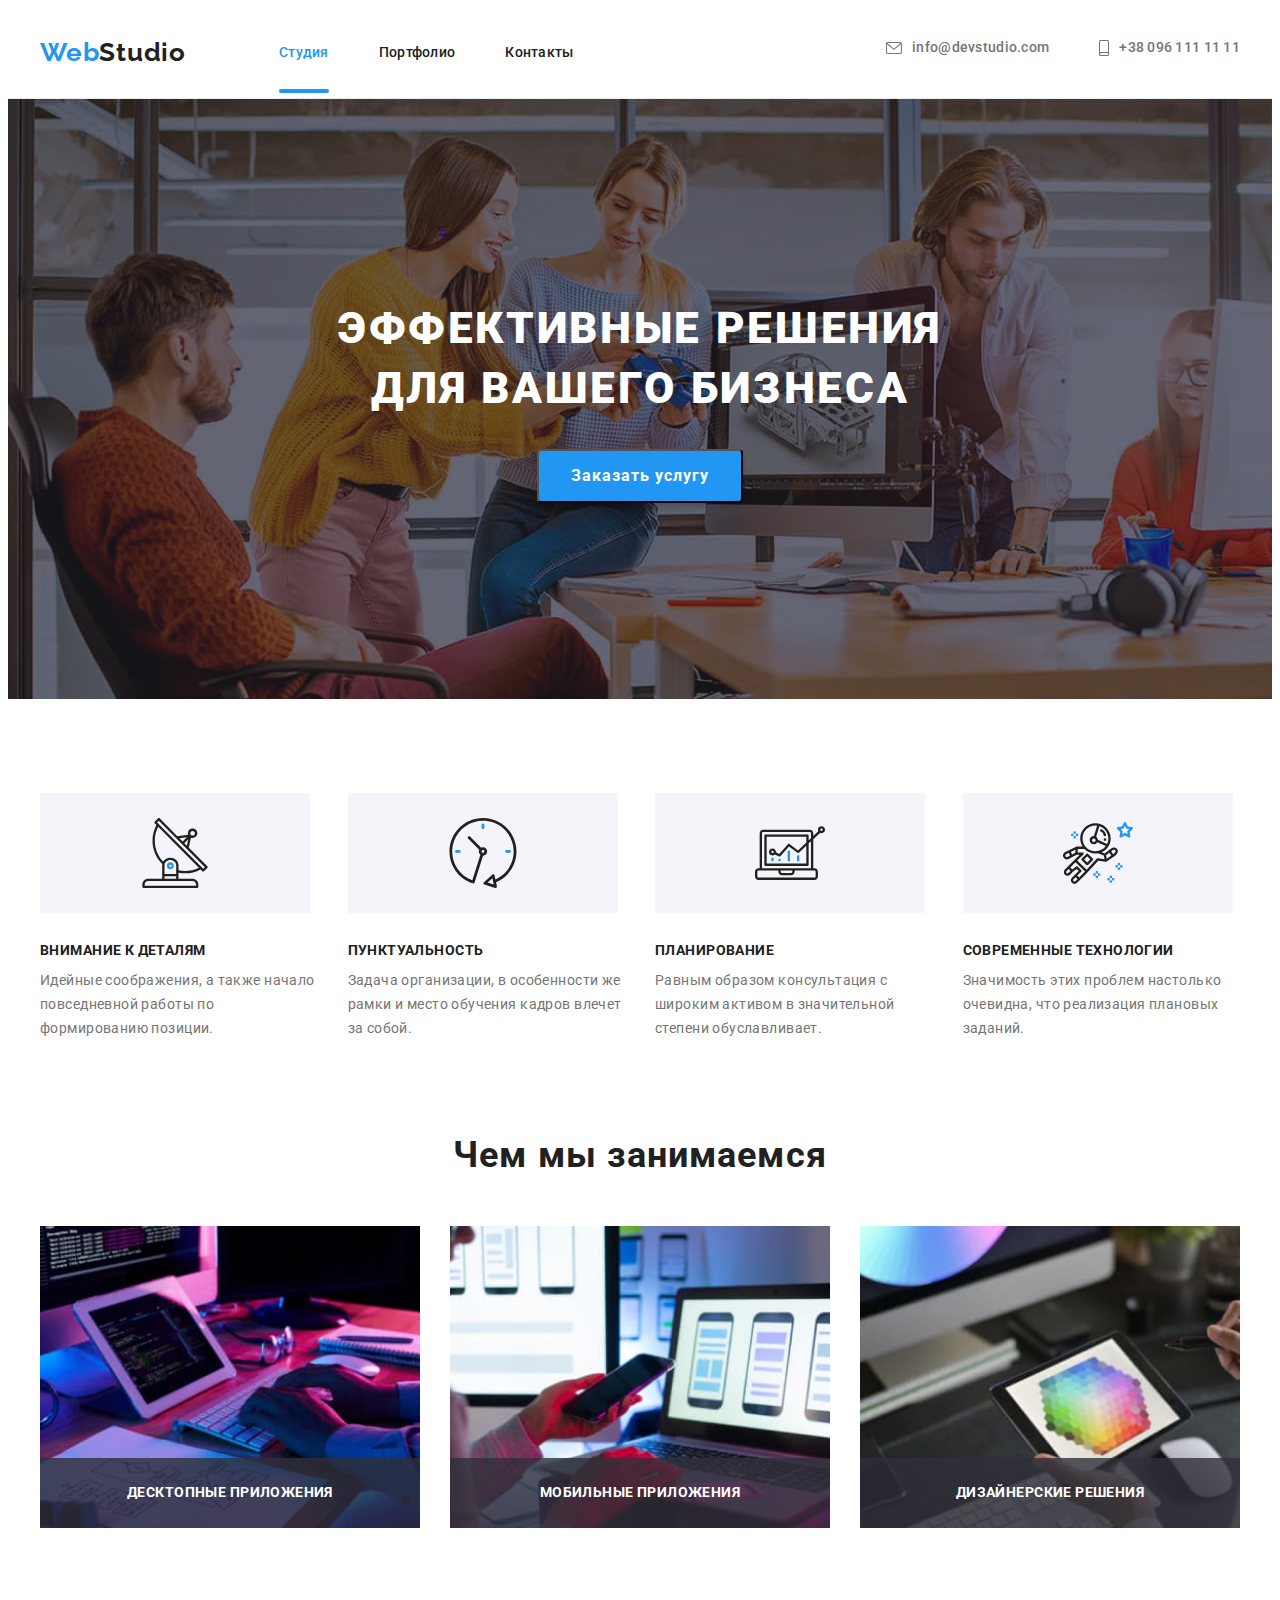
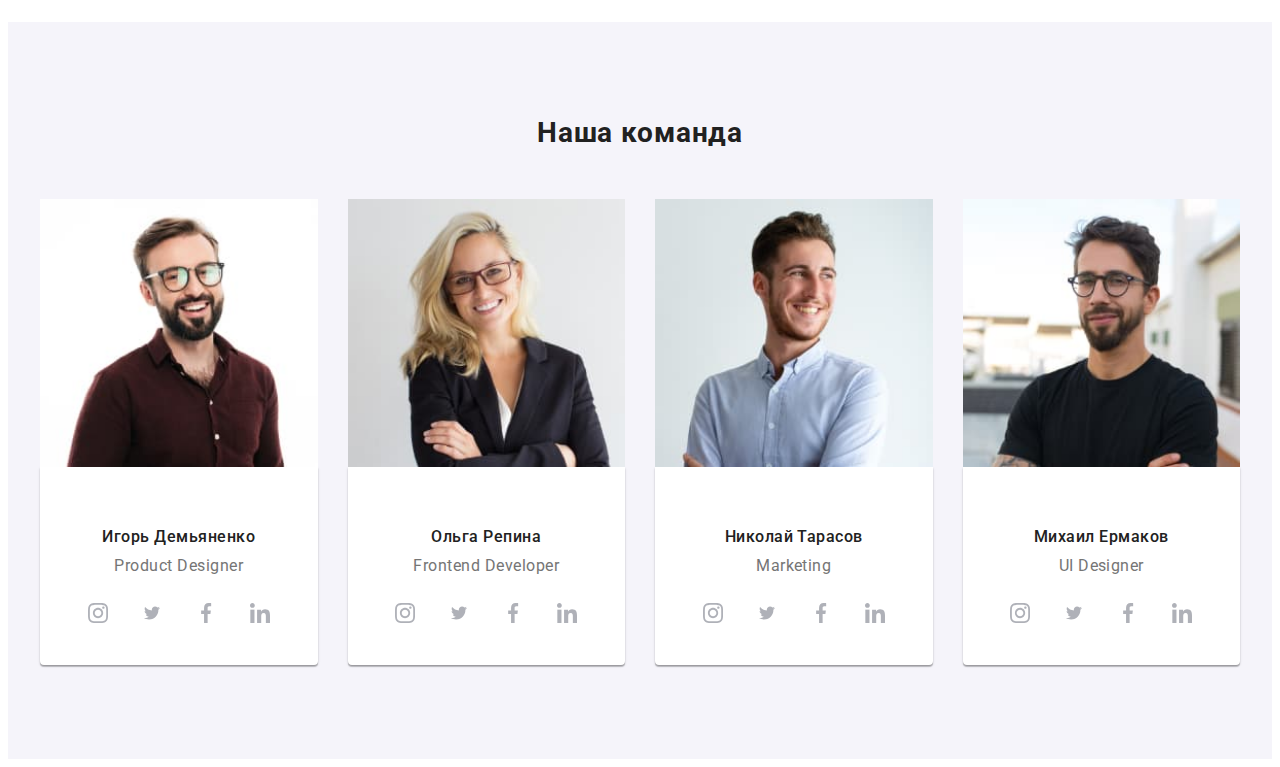
==== commit aacf4f0c: "Добавляет services на десктопы" ====
--- a/index.html
+++ b/index.html
@@ -132,27 +132,39 @@
             </ul>
             </div>
         </section>
-        <!--About-->
-        <!-- <section class="services section">
+        <!-- About-->
+        <section class="services section">
             <div class="container">
                 <h2 class="services__title">Чем мы занимаемся</h2>
                 <ul class="services-list list">
                   <li class="services-list__item">
-                      <img class="services-list__images" src="./images/about/img-1.jpg" alt="планшет" width="370" height="294" />
-                      <p class="services-list__description">Десктопные приложения</p>
+                    <img class="services-list__images"
+                    srcset="./images/services/services-desktop-1.jpg 1x, ./images/services/services-desktop-1@2x.jpg 2x"
+                    src="./images/about/img-1.jpg" 
+                    alt="планшет"                   
+                    >
+                    <p class="services-list__description">Десктопные приложения</p>
                   </li>
                   <li class="services-list__item">
-                      <img class="services-list__images" src="./images/about/img-2.jpg" alt="ноутбук" width="370" height="294" />
+                    <img class="services-list__images"
+                    srcset="./images/services/services-desktop-2.jpg 1x, ./images/services/services-desktop-2@2x.jpg 2x"
+                    src="./images/about/img-2.jpg"
+                    alt="ноутбук"
+                    >
                       <p class="services-list__description">Мобильные приложения</p>
                   </li>
                   <li class="services-list__item">
-                      <img class="services-list__images" src="./images/about/img-3.jpg" alt="графический планшет" width="370" height="294" />
+                    <img class="services-list__images"
+                    srcset="./images/services/services-desktop-3.jpg 1x, ./images/services/services-desktop-3@2x.jpg 2x"
+                    src="./images/about/img-3.jpg"
+                    alt="графический планшет"
+                    >
                       <p class="services-list__description">Дизайнерские решения</p>
                   </li>  
                 </ul>
             </div>
-        </section> --> 
-        <!--Our Team-->
+        </section> 
+        <!--Our Team -->
         <section class="our-team section"> 
             <div class="container">
            <h2 class="our-team__title">Наша команда</h2> 
--- a/css/main.min.css
+++ b/css/main.min.css
@@ -1 +1 @@
-:root{--main-color: #212121;--accent-color: #2196F3;--main-font:"Roboto", sans-serif;--secondary-font: "Raleway", sans-serif;--header-background-color: #FFFFFF;--accent-background: #2F303A}.visually-hidden{position:absolute;width:1px;height:1px;margin:-1px;border:0;padding:0;white-space:nowrap;clip-path:inset(100%);clip:rect(0 0 0 0);overflow:hidden}h1,h2,h3,h4,h5,h6,p{margin-top:0;margin-bottom:0}ul,ol{margin-top:0;margin-bottom:0;padding-left:0}img{display:block}a{display:block}.link{text-decoration:none}.list{list-style:none}body{font-family:var(--main-font);color:var(--main-color)}img{display:block;width:100%;height:auto}.container{width:100%;padding-left:15px;padding-right:15px}@media screen and (min-width: 480px){.container{width:448px;margin-left:auto;margin-right:auto}}@media screen and (min-width: 768px){.container{width:768px}}@media screen and (min-width: 1200px){.container{width:1200px}}.section{padding-top:94px;padding-bottom:94px}@media screen and (max-width: 767px){.mobile-menu{position:fixed;left:0;top:0;width:100%;height:100%;opacity:0;visibility:hidden;pointer-events:none;background-color:#fff;box-shadow:0px 4px 8px rgba(0,0,0,.04),0px 2px 4px rgba(0,0,0,.08),0px 1px 3px rgba(0,0,0,.16);transition:opacity 250ms cubic-bezier(0.4, 0, 0.2, 1),visibility 250ms cubic-bezier(0.4, 0, 0.2, 1)}.mobile-menu.is-open{opacity:1;visibility:visible;pointer-events:auto}.mobile-menu__container{position:relative;padding-top:48px;padding-bottom:48px;padding-left:40px}.mobile-menu__close-btn{position:absolute;background-color:rgba(0,0,0,0);border:none;padding:0;line-height:0;top:15px;right:15px}}@media screen and (min-width: 768px){.mobile-menu{display:none}}.modal-button{min-width:200px;font-family:var(--main-font);font-style:normal;font-weight:700;font-size:16px;line-height:1.88;display:flex;align-items:center;text-align:center;letter-spacing:.06em;cursor:pointer;background-color:var(--accent-color);color:#fff;box-shadow:0px 4px 4px rgba(0,0,0,.15);border-radius:4px;padding:10px 32px;margin-right:auto;margin-left:auto;transition:background-color 250ms cubic-bezier(0.4, 0, 0.2, 1)}.modal-button:hover,.modal-button:focus{background-color:#188ce8}.logo{font-family:var(--secondary-font);font-weight:700;font-size:26px;line-height:1.19;letter-spacing:.03em;color:#2196f3}.logo-header{margin-right:93px;padding-top:24px;padding-bottom:25px}.logo-footer{font-family:var(--secondary-font);font-style:normal;font-weight:700;font-size:26px;line-height:1.19;letter-spacing:.03em;color:#2196f3}.logo_theme_light{color:#212121}.logo_theme_dark{color:#fff}.backdrop{position:fixed;top:0;left:0;width:100vw;height:100vh;background:rgba(0,0,0,.2);transition:opacity 500ms linear,visibility 500ms linear}.backdrop.is-hidden{opacity:0;visibility:hidden;pointer-events:none}.modal{position:absolute;top:50%;left:50%;transform:translate(-50%, -50%);max-width:450px;height:auto;background-color:#fff;box-shadow:0px 1px 3px rgba(0,0,0,.12),0px 1px 1px rgba(0,0,0,.14),0px 2px 1px rgba(0,0,0,.2);border-radius:4px;padding:40px}.modal-close-button{position:absolute;top:8px;right:8px;display:flex;justify-content:center;align-items:center;width:30px;height:30px;background-color:#fff;border-radius:50%;border:1px solid rgba(0,0,0,.1);cursor:pointer;padding:0}.modal-close-button__icon{transition:fill 250ms cubic-bezier(0.4, 0, 0.2, 1)}.modal-close-button:hover .modal-close-button__icon,.modal-close-button:focus .modal-close-button__icon{fill:var(--accent-color)}.contact-form{display:flex;flex-direction:column}.contact-form__action{font-family:var(--main-font);font-weight:700;font-size:20px;line-height:1.15;text-align:center;letter-spacing:.03em;margin-bottom:12px;color:#212121}.contact-form__input-wrapper{position:relative;display:flex;flex-direction:column;margin-bottom:10px}.contact-form__label{font-family:var(--main-font);font-weight:400;font-size:12px;line-height:1.17;letter-spacing:.01em;margin-bottom:4px;color:#757575}.contact-form__input{width:100%;height:40px;padding-left:42px;border:1px solid rgba(33,33,33,.2);border-radius:4px;transition:border-color 250ms cubic-bezier(0.4, 0, 0.2, 1)}.contact-form__input:focus{outline:none;border-color:var(--accent-color)}.contact-form__input-icon{position:absolute;display:inline-block;top:50%;left:12px;transition:fill 250ms cubic-bezier(0.4, 0, 0.2, 1)}.contact-form__input:focus+.contact-form__input-icon{fill:var(--accent-color)}.contact-form__message{width:100%;height:120px;border:1px solid rgba(33,33,33,.2);border-radius:4px;padding:12px 16px;resize:none;transition:border-color 250ms cubic-bezier(0.4, 0, 0.2, 1)}.contact-form__message:focus{outline:none;border-color:var(--accent-color)}.contact-form__message::placeholder{color:rgba(117,117,117,.5)}.contact-form__checkbox{color:#fff}.contact-form__checkbox-label{margin-top:20px;display:flex;justify-content:center;align-items:center;font-family:var(--main-font);font-weight:400;font-size:12px;line-height:1.17;letter-spacing:.03em;color:#757575}.contact-form__checkbox-label::before{display:block;width:16px;height:15px;border:2px solid #212121;border-radius:2px;cursor:pointer;content:"";margin-right:7px}.contact-form__checkbox:checked+.contact-form__checkbox-label::before{background-color:var(--accent-color);background-image:url(../images/checkbox/check.svg);background-repeat:no-repeat;background-position:center;border-color:var(--accent-color)}.contact-form__checkbox:focus+.contact-form__checkbox-label::before{border-color:var(--accent-color)}.contact-form-checkbox-link{color:var(--accent-color)}.contact-form__button{align-self:center;width:200px;padding:10px 55px;margin-top:30px;background-color:var(--accent-color);box-shadow:0px 4px 4px rgba(0,0,0,.15);border-radius:4px;font-family:var(--main-font);font-weight:700;font-size:16px;line-height:1.88;letter-spacing:.06em;color:#fff;cursor:pointer}.contact-form__button:hover,.contact-form__button:focus{background-color:#188ce8}.header-container{display:flex;align-items:center;justify-content:space-between}@media screen and (max-width: 767px){.menu{display:none}.menu-address{display:none}.mobile-menu-open-button{background-color:rgba(0,0,0,0);border:none;padding:0;line-height:0;margin-left:auto}.mobile-menu-open-button__icon{fill:#212121}.mobile-menu__close-icon{transition:fill 250ms cubic-bezier(0.4, 0, 0.2, 1)}.mobile-menu__close-btn:hover .mobile-menu__close-icon,.mobile-menu__close-btn:focus .mobile-menu__close-icon{fill:var(--accent-color)}.mobile-menu__list-item:not(:last-child){margin-bottom:32px}.mobile-menu__list-link{font-family:var(--main-font);font-weight:500;font-size:40px;line-height:1.175;letter-spacing:.02em;color:#212121}.mobile-menu__list-link:focus,.mobile-menu__list-link:hover{color:var(--accent-color)}.mobile-menu__list .mobile-menu__list-link.mobile-menu__link-current{color:var(--accent-color)}.mobile-menu__list-address{margin-top:302px}.mobile-menu__address-item:not(:last-child){margin-bottom:32px}.mobile-menu__link-phone{font-family:var(--main-font);font-style:normal;font-weight:500;font-size:34px;line-height:1.18;letter-spacing:.02em;color:#2196f3}.mobile-menu__link-mail{font-family:var(--main-font);font-style:normal;font-weight:500;font-size:24px;line-height:1.17;letter-spacing:.02em;color:#757575}.mobile-menu__social-list{margin-top:64px;display:flex}.mobile-menu__social-list-item{position:relative}.mobile-menu__social-list-item:not(:last-child){margin-right:20px}.mobile-menu__social-list-item:not(:first-child)::before{position:absolute;display:block;top:0;left:-10px;height:22px;content:"";border:1px solid rgba(33,33,33,.2);transform:rotate(180deg)}.mobile-menu__social-list-link{font-family:var(--main-font);font-style:normal;font-weight:500;font-size:18px;line-height:1.22;letter-spacing:.02em;color:#2196f3}}@media screen and (min-width: 768px){.mobile-menu-open-button{display:none}.navigation{display:flex;align-items:center}.menu{display:flex}.menu__item:not(:last-child){margin-right:50px}.menu__link{position:relative;font-weight:500;font-size:14px;line-height:1.14;letter-spacing:.02em;color:inherit;padding-top:32px;padding-bottom:32px;transition:color 250ms cubic-bezier(0.4, 0, 0.2, 1)}.menu__link:hover,.menu__link:focus{color:var(--accent-color)}.menu-address{display:flex;flex-direction:column}.menu .menu__link.menu__link_current{color:var(--accent-color)}.menu .menu__link.menu__link_current::after{position:absolute;display:block;content:"";width:100%;height:4px;border-radius:2px;margin-top:28px;background-color:var(--accent-color)}.menu-address__item:not(:last-child){margin-bottom:10px}.menu-address__mail{display:flex;align-items:center;font-weight:500;font-size:12px;line-height:1.17;letter-spacing:.02em;color:#757575;transition:color 250ms cubic-bezier(0.4, 0, 0.2, 1)}.menu-address__mail:hover,.menu-address__mail:focus{color:var(--accent-color)}.menu-address__icon{margin-right:8px;width:10px;height:14px;fill:#757575;transition:fill 250ms cubic-bezier(0.4, 0, 0.2, 1)}.menu-address__mail:hover .menu-address__icon,.menu-address__mail:focus .menu-address__icon{fill:var(--accent-color)}.menu-address__phone-number{display:flex;align-items:center;font-weight:500;font-size:12px;line-height:1.17;letter-spacing:.02em;color:#757575;transition:color 250ms cubic-bezier(0.4, 0, 0.2, 1)}.menu-address__phone-number:hover,.menu-address__phone-number:focus{color:var(--accent-color)}.menu-address__phone-icon{margin-right:8px;width:14px;height:10px;fill:#757575;transition:fill 250ms cubic-bezier(0.4, 0, 0.2, 1)}.menu-address__phone-number:hover .menu-address__phone-icon,.menu-address__phone-number:focus .menu-address__phone-icon{fill:var(--accent-color)}}@media screen and (min-width: 1200px){.page-header{border-bottom:1px solid #ececec}.header{background-color:var(--header-background-color)}.navigation{display:flex;align-items:center}.menu{display:flex;align-items:center}.menu-address{display:flex;flex-direction:row}.menu .menu__link.menu__link_current{color:var(--accent-color)}.menu .menu__link.menu__link_current::after{position:absolute;display:block;content:"";width:100%;height:4px;border-radius:2px;margin-top:28px;background-color:var(--accent-color)}.menu__item:not(:last-child){margin-right:50px}.menu__link{position:relative;font-weight:500;font-size:14px;line-height:1.14;letter-spacing:.02em;color:inherit;padding-top:32px;padding-bottom:32px;transition:color 250ms cubic-bezier(0.4, 0, 0.2, 1)}.menu__link:hover,.menu__link:focus{color:var(--accent-color)}.menu-address__item:not(:last-child){margin-right:50px}.menu-address__mail{display:flex;align-items:center;font-weight:500;font-size:14px;line-height:1.14;letter-spacing:.02em;color:#757575;padding-top:32px;padding-bottom:32px;transition:color 250ms cubic-bezier(0.4, 0, 0.2, 1)}.menu-address__mail:hover,.menu-address__mail:focus{color:var(--accent-color)}.menu-address__icon{margin-right:10px;width:16px;height:12px;fill:#757575;transition:fill 250ms cubic-bezier(0.4, 0, 0.2, 1)}.menu-address__mail:hover .menu-address__icon,.menu-address__mail:focus .menu-address__icon{fill:var(--accent-color)}.menu-address__phone-number{display:flex;align-items:center;font-weight:500;font-size:14px;line-height:1.14;letter-spacing:.02em;color:#757575;padding-top:32px;padding-bottom:32px;transition:color 250ms cubic-bezier(0.4, 0, 0.2, 1)}.menu-address__phone-number:hover,.menu-address__phone-number:focus{color:var(--accent-color)}.menu-address__phone-icon{margin-right:10px;width:10px;height:16px;fill:#757575;transition:fill 250ms cubic-bezier(0.4, 0, 0.2, 1)}.menu-address__phone-number:hover .menu-address__phone-icon,.menu-address__phone-number:focus .menu-address__phone-icon{fill:var(--accent-color)}}.hero{max-width:480px;height:400px;margin-left:auto;margin-right:auto;background-image:linear-gradient(rgba(47, 48, 58, 0.4), rgba(47, 48, 58, 0.4)),url("../images/hero/hero-mobile-image.jpg");background-size:cover;background-repeat:no-repeat;background-color:var(--accent-background)}@media(min-device-pixel-ratio: 2),(min-resolution: 192dpi),(min-resolution: 2dppx){.hero{background-image:linear-gradient(to right, rgba(47, 48, 58, 0.4), rgba(47, 48, 58, 0.4)),url("../images/hero/hero-mobile-image@2x.jpg")}}.hero__title{max-width:360px;min-height:84px;font-family:var(--main-font);font-weight:900;font-size:26px;line-height:1.62;text-align:center;letter-spacing:.06em;text-transform:uppercase;color:#fff;margin-right:auto;margin-left:auto;margin-bottom:30px;padding-top:118px}@media screen and (min-width: 768px){.hero{max-width:768px;height:400px;margin-left:auto;margin-right:auto;background-image:linear-gradient(rgba(47, 48, 58, 0.4), rgba(47, 48, 58, 0.4)),url("../images/hero/hero-tablet-image.jpg");background-size:cover;background-repeat:no-repeat;background-color:var(--accent-background)}}@media screen and (min-width: 768px)and (min-device-pixel-ratio: 2),screen and (min-width: 768px)and (min-resolution: 192dpi),screen and (min-width: 768px)and (min-resolution: 2dppx){.hero{background-image:linear-gradient(to right, rgba(47, 48, 58, 0.4), rgba(47, 48, 58, 0.4)),url("../images/hero/hero-tablet-image@2x.jpg")}}@media screen and (min-width: 1200px){.hero{max-width:1600px;height:600px;margin-left:auto;margin-right:auto;background-image:linear-gradient(rgba(47, 48, 58, 0.4), rgba(47, 48, 58, 0.4)),url("../images/hero/hero-desktop-image.jpg");background-size:cover;background-repeat:no-repeat;background-color:var(--accent-background)}}@media screen and (min-width: 1200px)and (min-device-pixel-ratio: 2),screen and (min-width: 1200px)and (min-resolution: 192dpi),screen and (min-width: 1200px)and (min-resolution: 2dppx){.hero{background-image:linear-gradient(to right, rgba(47, 48, 58, 0.4), rgba(47, 48, 58, 0.4)),url("../images/hero/hero-desktop-image@2x.jpg")}}@media screen and (min-width: 1200px){.hero__title{max-width:696px;min-height:120px;font-weight:900;font-size:44px;line-height:1.36;text-align:center;letter-spacing:.06em;text-transform:uppercase;color:#fff;margin-right:auto;margin-left:auto;padding-top:200px;margin-bottom:30px}}.advantages{padding-bottom:0}.advantages-list{display:block}.advantages-list__container{width:100%;height:120px;display:flex;align-items:center;justify-content:center;margin-bottom:30px;background-color:#f5f4fa}@media screen and (max-width: 480px){.advantages-list__subtitle{text-align:center}.advantages-list__subtitle{text-align:center}.advantages-list__description{width:100%;margin-bottom:30px}}.advantages-list__subtitle{margin-bottom:10px}.advantages-list__subtitle{font-weight:700;font-size:14px;line-height:1.14;letter-spacing:.03em;text-transform:uppercase}.advantages-list__description{font-weight:400;font-size:14px;line-height:1.71;letter-spacing:.03em;color:#757575}@media screen and (min-width: 768px){.advantages-list{display:flex;flex-wrap:wrap;margin-top:-15px;margin-left:-15px}.advantages-list__container{width:354px;height:120px;display:flex;align-items:center;justify-content:center;margin-bottom:30px;background-color:#f5f4fa}.advantages-list__item{flex-basis:calc((100% - 30px)/2);margin-top:15px;margin-left:15px;min-width:354px}}@media screen and (min-width: 1200px){.advantages-list{display:flex;flex:wrap;margin-top:-30px;margin-left:-30px}.advantages-list__container{width:270px;height:120px;display:flex;align-items:center;justify-content:center;margin-bottom:30px;background-color:#f5f4fa}.advantages-list__item{flex-basis:calc((100% - 120px)/4);margin-top:30px;margin-left:30px;min-width:270px}}@media screen and (max-width: 767px){.services{display:none}}.our-team{background-color:#f5f4fa}.our-team__title{margin-bottom:30px}.our-team__title{font-family:var(--main-font);font-weight:700;font-size:28px;line-height:1.18;text-align:center;letter-spacing:.03em;color:#212121}.our-team-list__subtitle{margin-top:30px;margin-bottom:10px;font-weight:500;font-size:16px;line-height:1.19;text-align:center;letter-spacing:.03em}.our-team-list__description{font-weight:400;font-size:16px;line-height:1.19;text-align:center;letter-spacing:.03em;color:#757575;margin-bottom:16px}.social-list{display:flex;justify-content:center}.social-list__item:not(:last-child){margin-right:10px}.social-list__icon{fill:#afb1b8;transition:fill 250ms cubic-bezier(0.4, 0, 0.2, 1)}.social-list__link:hover .social-list__icon,.social-list__link:focus .social-list__icon{fill:#fff}@media screen and (min-width: 1200px){.our-team__title{margin-bottom:50px}}@media screen and (max-width: 767px){.our-team-list__item:not(:last-child){margin-bottom:30px}.our-team-list__content-wrapper{padding-top:30px;padding-bottom:24px;padding-left:122px;padding-right:122px;background:#fff;box-shadow:0px 1px 3px rgba(0,0,0,.12),0px 1px 1px rgba(0,0,0,.14),0px 2px 1px rgba(0,0,0,.2);border-radius:0px 0px 4px 4px}}@media screen and (min-width: 768px){.our-team-list{display:flex;flex-wrap:wrap;margin-left:-30px;margin-top:-30px}.our-team-list__item{flex-basis:calc((100% - 60px)/2);margin-left:30px;margin-top:30px}.our-team-list__content-wrapper{padding-top:16px;padding-bottom:24px;padding-left:74px;padding-right:74px;background:#fff;box-shadow:0px 1px 3px rgba(0,0,0,.12),0px 1px 1px rgba(0,0,0,.14),0px 2px 1px rgba(0,0,0,.2);border-radius:0px 0px 4px 4px}}@media screen and (min-width: 1200px){.our-team-list{display:flex;flex-wrap:wrap;margin-left:-30px;margin-top:-30px}.our-team-list__item{flex-basis:calc((100% - 120px)/4);margin-left:30px;margin-top:30px}.our-team-list__content-wrapper{padding-top:30px;padding-bottom:30px;padding-left:32px;padding-right:32px;background:#fff;box-shadow:0px 1px 3px rgba(0,0,0,.12),0px 1px 1px rgba(0,0,0,.14),0px 2px 1px rgba(0,0,0,.2);border-radius:0px 0px 4px 4px}}.our-clients__title{font-family:var(--main-font);font-style:normal;font-weight:700;font-size:36px;line-height:42px;text-align:center;letter-spacing:.03em;color:var(--main-color);margin-bottom:50px}.our-clients-list{display:flex;justify-content:center;align-items:center}.our-clients-list__link{display:flex;justify-content:center;align-items:center;width:170px;height:92px;border:1px solid #afb1b8;border-radius:4px;transition:border-color 250ms cubic-bezier(0.4, 0, 0.2, 1)}.our-clients-list__link:hover,.our-clients-list__link:focus{border-color:var(--accent-color)}.our-clients-list__item:not(:last-child){margin-right:30px}.our-client-list__icon{fill:#afb1b8;transition:fill 250ms cubic-bezier(0.4, 0, 0.2, 1)}.our-clients-list__link:hover .our-client-list__icon,.our-clients-list__link:focus .our-client-list__icon{fill:var(--accent-color)}.footer{background-color:var(--accent-background);padding-top:60px;padding-bottom:60px}.footer-list{margin-top:20px}.footer-list__item:not(:last-child){margin-bottom:9px}.footer-list__address{font-style:normal;font-weight:400;font-size:14px;line-height:1.71;letter-spacing:.03em;color:#fff;transition:color 250ms cubic-bezier(0.4, 0, 0.2, 1)}.footer-list__address:hover,.footer-list__address:focus{color:var(--accent-color)}.footer-list__link{font-style:normal;font-weight:400;font-size:14px;line-height:1.71;letter-spacing:.03em;color:rgba(255,255,255,.6);transition:color 250ms cubic-bezier(0.4, 0, 0.2, 1)}.footer-list__link:hover,.footer-list__link:focus{color:var(--accent-color)}.footer-container{display:flex;align-items:baseline}.footer-join{margin-left:70px}.footer-join-list{display:flex;justify-content:center}.footer-join__title{font-family:var(--main-font);font-weight:700;font-size:14px;line-height:16px;letter-spacing:.03em;text-transform:uppercase;color:#fff;margin-bottom:20px}.footer-join-list__item:not(:last-child){margin-right:10px}.footer-join-list__link{width:44px;height:44px;background-color:rgba(255,255,255,.1);border-radius:50%;display:flex;justify-content:center;align-items:center;transition:background-color 250ms cubic-bezier(0.4, 0, 0.2, 1)}.footer-join-list__link:hover,.footer-join-list__link:focus{background-color:var(--accent-color)}.footer-join-list__icon{fill:#fff;transition:fill 250ms cubic-bezier(0.4, 0, 0.2, 1)}.footer-join-list__link:hover .footer-join-list__icon,.footer-join-list__link:focus .footer-join-list__icon{fill:#fff}.footer-mailing{margin-left:93px}.footer-mailing__action{font-family:var(--main-font);font-weight:700;font-size:14px;line-height:1.14;letter-spacing:.03em;text-transform:uppercase;color:#fff}.footer-mailing-form{display:flex;margin-top:20px}.footer-mailing__input{min-width:358px;padding:15px 16px;background-color:var(--accent-background);border:1px solid rgba(255,255,255,.3);filter:drop-shadow(0px 4px 4px rgba(0, 0, 0, 0.15));border-radius:4px;color:#fff}.footer-mailing__input::placeholder{color:rgba(255,255,255,.6)}.footer-mailing__button{display:flex;align-items:center;justify-content:center;margin-left:12px;min-width:200px;padding-top:10px;padding-bottom:10px;background-color:var(--accent-color);box-shadow:0px 4px 4px rgba(0,0,0,.15);border-radius:4px;cursor:pointer;font-family:var(--main-font);font-weight:700;font-size:16px;line-height:1.88;text-align:center;letter-spacing:.06em;color:#fff}.footer-mailing__icon{margin-left:10px}.filter-portfolio-list{display:flex;justify-content:center;margin-bottom:50px}.filter-portfolio-list:active{color:var(--accent-color)}.filter-portfolio-list__item:not(:last-child){margin-right:8px}.filter-portfolio-list__button{font-family:inherit;font-weight:500;font-size:16px;line-height:1.62;text-align:center;letter-spacing:.03em;cursor:pointer;color:inherit;background-color:#f5f4fa;border-radius:4px;border:none;padding:6px 22px;transition:color 250ms cubic-bezier(0.4, 0, 0.2, 1),background-color 250ms cubic-bezier(0.4, 0, 0.2, 1),box-shadow 250ms cubic-bezier(0.4, 0, 0.2, 1)}.filter-portfolio-list__button:hover,.filter-portfolio-list__button:focus{color:#fff;background-color:var(--accent-color);box-shadow:0px 3px 1px rgba(0,0,0,.1),0px 1px 2px rgba(0,0,0,.08),0px 2px 2px rgba(0,0,0,.12)}.portfolio-list{display:flex;flex-wrap:wrap;margin-left:-30px;margin-top:-30px}.portfolio-list__item{flex-basis:calc((100% - 90px)/3);margin-left:30px;margin-top:30px}.portfolio-list__wrapper{padding:20px 24px;background:#fff;border:1px solid #eee;border-top:0px}.portfolio__subtitle{margin-bottom:4px;font-family:inherit;font-weight:700;font-size:18px;line-height:2;letter-spacing:.06em;color:inherit}.portfolio__description{font-size:16px;line-height:1.88;letter-spacing:.03em;color:#757575}.portfolio-list__link{font-family:inherit;color:inherit}.portfolio-list__link:hover,.portfolio-list__link:focus{box-shadow:0px 1px 1px rgba(0,0,0,.12),0px 4px 4px rgba(0,0,0,.06),1px 4px 6px rgba(0,0,0,.16)}.portfolio-list__box{position:relative;overflow:hidden}.portfolio__overlay{position:absolute;display:flex;justify-content:center;align-items:center;top:0;left:0;width:100%;height:100%;background:rgba(33,150,243,.9);padding-left:24px;padding-right:24px;transform:translateY(100%);transition:opacity 250ms cubic-bezier(0.4, 0, 0.2, 1),transform 250ms cubic-bezier(0.4, 0, 0.2, 1)}.portfolio-list__link:hover .portfolio__overlay{opacity:1;transform:translateY(0)}.portfolio__overlay-description{font-family:var(--main-font);font-weight:400;font-size:18px;line-height:1.56;padding:63px 24px;letter-spacing:.03em;color:#fff}/*# sourceMappingURL=main.min.css.map */+:root{--main-color: #212121;--accent-color: #2196F3;--main-font:"Roboto", sans-serif;--secondary-font: "Raleway", sans-serif;--header-background-color: #FFFFFF;--accent-background: #2F303A}.visually-hidden{position:absolute;width:1px;height:1px;margin:-1px;border:0;padding:0;white-space:nowrap;clip-path:inset(100%);clip:rect(0 0 0 0);overflow:hidden}h1,h2,h3,h4,h5,h6,p{margin-top:0;margin-bottom:0}ul,ol{margin-top:0;margin-bottom:0;padding-left:0}img{display:block}a{display:block}.link{text-decoration:none}.list{list-style:none}body{font-family:var(--main-font);color:var(--main-color)}img{display:block;width:100%;height:auto}.container{width:100%;padding-left:15px;padding-right:15px}@media screen and (min-width: 480px){.container{width:448px;margin-left:auto;margin-right:auto}}@media screen and (min-width: 768px){.container{width:768px}}@media screen and (min-width: 1200px){.container{width:1200px}}@media screen and (max-width: 767px){.section{padding-top:60px;padding-bottom:60px}}@media screen and (min-width: 768px){.section{padding-top:94px;padding-bottom:94px}}@media screen and (max-width: 767px){.mobile-menu{position:fixed;left:0;top:0;width:100%;height:100%;opacity:0;visibility:hidden;pointer-events:none;background-color:#fff;box-shadow:0px 4px 8px rgba(0,0,0,.04),0px 2px 4px rgba(0,0,0,.08),0px 1px 3px rgba(0,0,0,.16);transition:opacity 250ms cubic-bezier(0.4, 0, 0.2, 1),visibility 250ms cubic-bezier(0.4, 0, 0.2, 1)}.mobile-menu.is-open{opacity:1;visibility:visible;pointer-events:auto}.mobile-menu__container{position:relative;padding-top:48px;padding-bottom:48px;padding-left:40px}.mobile-menu__close-btn{position:absolute;background-color:rgba(0,0,0,0);border:none;padding:0;line-height:0;top:15px;right:15px}}@media screen and (min-width: 768px){.mobile-menu{display:none}}.modal-button{min-width:200px;font-family:var(--main-font);font-style:normal;font-weight:700;font-size:16px;line-height:1.88;display:flex;align-items:center;text-align:center;letter-spacing:.06em;cursor:pointer;background-color:var(--accent-color);color:#fff;box-shadow:0px 4px 4px rgba(0,0,0,.15);border-radius:4px;padding:10px 32px;margin-right:auto;margin-left:auto;transition:background-color 250ms cubic-bezier(0.4, 0, 0.2, 1)}.modal-button:hover,.modal-button:focus{background-color:#188ce8}.logo{font-family:var(--secondary-font);font-weight:700;font-size:26px;line-height:1.19;letter-spacing:.03em;color:#2196f3}.logo-header{margin-right:93px;padding-top:24px;padding-bottom:25px}.logo-footer{font-family:var(--secondary-font);font-style:normal;font-weight:700;font-size:26px;line-height:1.19;letter-spacing:.03em;color:#2196f3}.logo_theme_light{color:#212121}.logo_theme_dark{color:#fff}.backdrop{position:fixed;top:0;left:0;width:100vw;height:100vh;background:rgba(0,0,0,.2);transition:opacity 500ms linear,visibility 500ms linear}.backdrop.is-hidden{opacity:0;visibility:hidden;pointer-events:none}.modal{position:absolute;top:50%;left:50%;transform:translate(-50%, -50%);max-width:450px;height:auto;background-color:#fff;box-shadow:0px 1px 3px rgba(0,0,0,.12),0px 1px 1px rgba(0,0,0,.14),0px 2px 1px rgba(0,0,0,.2);border-radius:4px;padding:40px}.modal-close-button{position:absolute;top:8px;right:8px;display:flex;justify-content:center;align-items:center;width:30px;height:30px;background-color:#fff;border-radius:50%;border:1px solid rgba(0,0,0,.1);cursor:pointer;padding:0}.modal-close-button__icon{transition:fill 250ms cubic-bezier(0.4, 0, 0.2, 1)}.modal-close-button:hover .modal-close-button__icon,.modal-close-button:focus .modal-close-button__icon{fill:var(--accent-color)}.contact-form{display:flex;flex-direction:column}.contact-form__action{font-family:var(--main-font);font-weight:700;font-size:20px;line-height:1.15;text-align:center;letter-spacing:.03em;margin-bottom:12px;color:#212121}.contact-form__input-wrapper{position:relative;display:flex;flex-direction:column;margin-bottom:10px}.contact-form__label{font-family:var(--main-font);font-weight:400;font-size:12px;line-height:1.17;letter-spacing:.01em;margin-bottom:4px;color:#757575}.contact-form__input{width:100%;height:40px;padding-left:42px;border:1px solid rgba(33,33,33,.2);border-radius:4px;transition:border-color 250ms cubic-bezier(0.4, 0, 0.2, 1)}.contact-form__input:focus{outline:none;border-color:var(--accent-color)}.contact-form__input-icon{position:absolute;display:inline-block;top:50%;left:12px;transition:fill 250ms cubic-bezier(0.4, 0, 0.2, 1)}.contact-form__input:focus+.contact-form__input-icon{fill:var(--accent-color)}.contact-form__message{width:100%;height:120px;border:1px solid rgba(33,33,33,.2);border-radius:4px;padding:12px 16px;resize:none;transition:border-color 250ms cubic-bezier(0.4, 0, 0.2, 1)}.contact-form__message:focus{outline:none;border-color:var(--accent-color)}.contact-form__message::placeholder{color:rgba(117,117,117,.5)}.contact-form__checkbox{color:#fff}.contact-form__checkbox-label{margin-top:20px;display:flex;justify-content:center;align-items:center;font-family:var(--main-font);font-weight:400;font-size:12px;line-height:1.17;letter-spacing:.03em;color:#757575}.contact-form__checkbox-label::before{display:block;width:16px;height:15px;border:2px solid #212121;border-radius:2px;cursor:pointer;content:"";margin-right:7px}.contact-form__checkbox:checked+.contact-form__checkbox-label::before{background-color:var(--accent-color);background-image:url(../images/checkbox/check.svg);background-repeat:no-repeat;background-position:center;border-color:var(--accent-color)}.contact-form__checkbox:focus+.contact-form__checkbox-label::before{border-color:var(--accent-color)}.contact-form-checkbox-link{color:var(--accent-color)}.contact-form__button{align-self:center;width:200px;padding:10px 55px;margin-top:30px;background-color:var(--accent-color);box-shadow:0px 4px 4px rgba(0,0,0,.15);border-radius:4px;font-family:var(--main-font);font-weight:700;font-size:16px;line-height:1.88;letter-spacing:.06em;color:#fff;cursor:pointer}.contact-form__button:hover,.contact-form__button:focus{background-color:#188ce8}.header-container{display:flex;align-items:center;justify-content:space-between}@media screen and (max-width: 767px){.menu{display:none}.menu-address{display:none}.mobile-menu-open-button{background-color:rgba(0,0,0,0);border:none;padding:0;line-height:0;margin-left:auto}.mobile-menu-open-button__icon{fill:#212121}.mobile-menu__close-icon{transition:fill 250ms cubic-bezier(0.4, 0, 0.2, 1)}.mobile-menu__close-btn:hover .mobile-menu__close-icon,.mobile-menu__close-btn:focus .mobile-menu__close-icon{fill:var(--accent-color)}.mobile-menu__list-item:not(:last-child){margin-bottom:32px}.mobile-menu__list-link{font-family:var(--main-font);font-weight:500;font-size:40px;line-height:1.175;letter-spacing:.02em;color:#212121}.mobile-menu__list-link:focus,.mobile-menu__list-link:hover{color:var(--accent-color)}.mobile-menu__list .mobile-menu__list-link.mobile-menu__link-current{color:var(--accent-color)}.mobile-menu__list-address{margin-top:302px}.mobile-menu__address-item:not(:last-child){margin-bottom:32px}.mobile-menu__link-phone{font-family:var(--main-font);font-style:normal;font-weight:500;font-size:34px;line-height:1.18;letter-spacing:.02em;color:#2196f3}.mobile-menu__link-mail{font-family:var(--main-font);font-style:normal;font-weight:500;font-size:24px;line-height:1.17;letter-spacing:.02em;color:#757575}.mobile-menu__social-list{margin-top:64px;display:flex}.mobile-menu__social-list-item{position:relative}.mobile-menu__social-list-item:not(:last-child){margin-right:20px}.mobile-menu__social-list-item:not(:first-child)::before{position:absolute;display:block;top:0;left:-10px;height:22px;content:"";border:1px solid rgba(33,33,33,.2);transform:rotate(180deg)}.mobile-menu__social-list-link{font-family:var(--main-font);font-style:normal;font-weight:500;font-size:18px;line-height:1.22;letter-spacing:.02em;color:#2196f3}}@media screen and (min-width: 768px){.mobile-menu-open-button{display:none}.navigation{display:flex;align-items:center}.menu{display:flex}.menu__item:not(:last-child){margin-right:50px}.menu__link{position:relative;font-weight:500;font-size:14px;line-height:1.14;letter-spacing:.02em;color:inherit;padding-top:32px;padding-bottom:32px;transition:color 250ms cubic-bezier(0.4, 0, 0.2, 1)}.menu__link:hover,.menu__link:focus{color:var(--accent-color)}.menu-address{display:flex;flex-direction:column}.menu .menu__link.menu__link_current{color:var(--accent-color)}.menu .menu__link.menu__link_current::after{position:absolute;display:block;content:"";width:100%;height:4px;border-radius:2px;margin-top:28px;background-color:var(--accent-color)}.menu-address__item:not(:last-child){margin-bottom:10px}.menu-address__mail{display:flex;align-items:center;font-weight:500;font-size:12px;line-height:1.17;letter-spacing:.02em;color:#757575;transition:color 250ms cubic-bezier(0.4, 0, 0.2, 1)}.menu-address__mail:hover,.menu-address__mail:focus{color:var(--accent-color)}.menu-address__icon{margin-right:8px;width:10px;height:14px;fill:#757575;transition:fill 250ms cubic-bezier(0.4, 0, 0.2, 1)}.menu-address__mail:hover .menu-address__icon,.menu-address__mail:focus .menu-address__icon{fill:var(--accent-color)}.menu-address__phone-number{display:flex;align-items:center;font-weight:500;font-size:12px;line-height:1.17;letter-spacing:.02em;color:#757575;transition:color 250ms cubic-bezier(0.4, 0, 0.2, 1)}.menu-address__phone-number:hover,.menu-address__phone-number:focus{color:var(--accent-color)}.menu-address__phone-icon{margin-right:8px;width:14px;height:10px;fill:#757575;transition:fill 250ms cubic-bezier(0.4, 0, 0.2, 1)}.menu-address__phone-number:hover .menu-address__phone-icon,.menu-address__phone-number:focus .menu-address__phone-icon{fill:var(--accent-color)}}@media screen and (min-width: 1200px){.page-header{border-bottom:1px solid #ececec}.header{background-color:var(--header-background-color)}.navigation{display:flex;align-items:center}.menu{display:flex;align-items:center}.menu-address{display:flex;flex-direction:row}.menu .menu__link.menu__link_current{color:var(--accent-color)}.menu .menu__link.menu__link_current::after{position:absolute;display:block;content:"";width:100%;height:4px;border-radius:2px;margin-top:28px;background-color:var(--accent-color)}.menu__item:not(:last-child){margin-right:50px}.menu__link{position:relative;font-weight:500;font-size:14px;line-height:1.14;letter-spacing:.02em;color:inherit;padding-top:32px;padding-bottom:32px;transition:color 250ms cubic-bezier(0.4, 0, 0.2, 1)}.menu__link:hover,.menu__link:focus{color:var(--accent-color)}.menu-address__item:not(:last-child){margin-right:50px}.menu-address__mail{display:flex;align-items:center;font-weight:500;font-size:14px;line-height:1.14;letter-spacing:.02em;color:#757575;padding-top:32px;padding-bottom:32px;transition:color 250ms cubic-bezier(0.4, 0, 0.2, 1)}.menu-address__mail:hover,.menu-address__mail:focus{color:var(--accent-color)}.menu-address__icon{margin-right:10px;width:16px;height:12px;fill:#757575;transition:fill 250ms cubic-bezier(0.4, 0, 0.2, 1)}.menu-address__mail:hover .menu-address__icon,.menu-address__mail:focus .menu-address__icon{fill:var(--accent-color)}.menu-address__phone-number{display:flex;align-items:center;font-weight:500;font-size:14px;line-height:1.14;letter-spacing:.02em;color:#757575;padding-top:32px;padding-bottom:32px;transition:color 250ms cubic-bezier(0.4, 0, 0.2, 1)}.menu-address__phone-number:hover,.menu-address__phone-number:focus{color:var(--accent-color)}.menu-address__phone-icon{margin-right:10px;width:10px;height:16px;fill:#757575;transition:fill 250ms cubic-bezier(0.4, 0, 0.2, 1)}.menu-address__phone-number:hover .menu-address__phone-icon,.menu-address__phone-number:focus .menu-address__phone-icon{fill:var(--accent-color)}}.hero{max-width:480px;height:400px;margin-left:auto;margin-right:auto;background-image:linear-gradient(rgba(47, 48, 58, 0.4), rgba(47, 48, 58, 0.4)),url("../images/hero/hero-mobile-image.jpg");background-size:cover;background-repeat:no-repeat;background-color:var(--accent-background)}@media(min-device-pixel-ratio: 2),(min-resolution: 192dpi),(min-resolution: 2dppx){.hero{background-image:linear-gradient(to right, rgba(47, 48, 58, 0.4), rgba(47, 48, 58, 0.4)),url("../images/hero/hero-mobile-image@2x.jpg")}}.hero__title{max-width:360px;min-height:84px;font-family:var(--main-font);font-weight:900;font-size:26px;line-height:1.62;text-align:center;letter-spacing:.06em;text-transform:uppercase;color:#fff;margin-right:auto;margin-left:auto;margin-bottom:30px;padding-top:118px}@media screen and (min-width: 768px){.hero{max-width:768px;height:400px;margin-left:auto;margin-right:auto;background-image:linear-gradient(rgba(47, 48, 58, 0.4), rgba(47, 48, 58, 0.4)),url("../images/hero/hero-tablet-image.jpg");background-size:cover;background-repeat:no-repeat;background-color:var(--accent-background)}}@media screen and (min-width: 768px)and (min-device-pixel-ratio: 2),screen and (min-width: 768px)and (min-resolution: 192dpi),screen and (min-width: 768px)and (min-resolution: 2dppx){.hero{background-image:linear-gradient(to right, rgba(47, 48, 58, 0.4), rgba(47, 48, 58, 0.4)),url("../images/hero/hero-tablet-image@2x.jpg")}}@media screen and (min-width: 1200px){.hero{max-width:1600px;height:600px;margin-left:auto;margin-right:auto;background-image:linear-gradient(rgba(47, 48, 58, 0.4), rgba(47, 48, 58, 0.4)),url("../images/hero/hero-desktop-image.jpg");background-size:cover;background-repeat:no-repeat;background-color:var(--accent-background)}}@media screen and (min-width: 1200px)and (min-device-pixel-ratio: 2),screen and (min-width: 1200px)and (min-resolution: 192dpi),screen and (min-width: 1200px)and (min-resolution: 2dppx){.hero{background-image:linear-gradient(to right, rgba(47, 48, 58, 0.4), rgba(47, 48, 58, 0.4)),url("../images/hero/hero-desktop-image@2x.jpg")}}@media screen and (min-width: 1200px){.hero__title{max-width:696px;min-height:120px;font-weight:900;font-size:44px;line-height:1.36;text-align:center;letter-spacing:.06em;text-transform:uppercase;color:#fff;margin-right:auto;margin-left:auto;padding-top:200px;margin-bottom:30px}}.advantages{padding-bottom:0}.advantages-list{display:block}.advantages-list__container{width:100%;height:120px;display:flex;align-items:center;justify-content:center;margin-bottom:30px;background-color:#f5f4fa}@media screen and (max-width: 1200px){.advantages-list__item:last-child{padding-bottom:60px}}@media screen and (max-width: 480px){.advantages-list__subtitle{text-align:center}.advantages-list__subtitle{text-align:center}.advantages-list__description{width:100%;margin-bottom:30px}}.advantages-list__subtitle{margin-bottom:10px}.advantages-list__subtitle{font-weight:700;font-size:14px;line-height:1.14;letter-spacing:.03em;text-transform:uppercase}.advantages-list__description{font-weight:400;font-size:14px;line-height:1.71;letter-spacing:.03em;color:#757575}@media screen and (min-width: 768px){.advantages-list{display:flex;flex-wrap:wrap;margin-top:-15px;margin-left:-15px}.advantages-list__container{width:354px;height:120px;display:flex;align-items:center;justify-content:center;margin-bottom:30px;background-color:#f5f4fa}.advantages-list__item{flex-basis:calc((100% - 30px)/2);margin-top:15px;margin-left:15px;min-width:354px}}@media screen and (min-width: 1200px){.advantages-list{display:flex;flex:wrap;margin-top:-30px;margin-left:-30px}.advantages-list__container{width:270px;height:120px;display:flex;align-items:center;justify-content:center;margin-bottom:30px;background-color:#f5f4fa}.advantages-list__item{flex-basis:calc((100% - 120px)/4);margin-top:30px;margin-left:30px;min-width:270px}}@media screen and (max-width: 1200px){.services{display:none}}.services__title{font-weight:700;font-size:36px;line-height:1.16;text-align:center;letter-spacing:.03em}.services__title{margin-bottom:50px}.services-list{display:flex;flex-wrap:wrap;margin-left:-30px;margin-top:-30px}.services-list__item{position:relative;flex-basis:calc((100% - 90px)/3);margin-left:30px;margin-top:30px}.services-list__description{width:100%;position:absolute;bottom:0;left:0;padding-top:27px;padding-bottom:27px;font-family:var(--main-font);font-weight:700;font-size:14px;line-height:1.14;text-align:center;letter-spacing:.03em;text-transform:uppercase;color:#fff;background:rgba(47,48,58,.8)}.our-team{background-color:#f5f4fa}.our-team__title{margin-bottom:30px}.our-team__title{font-family:var(--main-font);font-weight:700;font-size:28px;line-height:1.18;text-align:center;letter-spacing:.03em;color:#212121}.our-team-list__subtitle{margin-top:30px;margin-bottom:10px;font-weight:500;font-size:16px;line-height:1.19;text-align:center;letter-spacing:.03em}.our-team-list__description{font-weight:400;font-size:16px;line-height:1.19;text-align:center;letter-spacing:.03em;color:#757575;margin-bottom:16px}.social-list{display:flex;justify-content:center}.social-list__item:not(:last-child){margin-right:10px}.social-list__link{display:flex;align-items:center;justify-content:center;width:44px;height:44px;background-color:#fff;border-radius:50%;transition:background-color 250ms cubic-bezier(0.4, 0, 0.2, 1)}.social-list__link:hover,.social-list__link:focus{background-color:var(--accent-color)}.social-list__icon{fill:#afb1b8;transition:fill 250ms cubic-bezier(0.4, 0, 0.2, 1)}.social-list__link:hover .social-list__icon,.social-list__link:focus .social-list__icon{fill:#fff}@media screen and (min-width: 1200px){.our-team__title{margin-bottom:50px}}@media screen and (max-width: 767px){.our-team-list__item:not(:last-child){margin-bottom:30px}.our-team-list__content-wrapper{padding-top:30px;padding-bottom:24px;padding-left:122px;padding-right:122px;background:#fff;box-shadow:0px 1px 3px rgba(0,0,0,.12),0px 1px 1px rgba(0,0,0,.14),0px 2px 1px rgba(0,0,0,.2);border-radius:0px 0px 4px 4px}}@media screen and (min-width: 768px){.our-team-list{display:flex;flex-wrap:wrap;margin-left:-30px;margin-top:-30px}.our-team-list__item{flex-basis:calc((100% - 60px)/2);margin-left:30px;margin-top:30px}.our-team-list__content-wrapper{padding-top:16px;padding-bottom:24px;padding-left:74px;padding-right:74px;background:#fff;box-shadow:0px 1px 3px rgba(0,0,0,.12),0px 1px 1px rgba(0,0,0,.14),0px 2px 1px rgba(0,0,0,.2);border-radius:0px 0px 4px 4px}}@media screen and (min-width: 1200px){.our-team-list{display:flex;flex-wrap:wrap;margin-left:-30px;margin-top:-30px}.our-team-list__item{flex-basis:calc((100% - 120px)/4);margin-left:30px;margin-top:30px}.our-team-list__content-wrapper{padding-top:30px;padding-bottom:30px;padding-left:32px;padding-right:32px;background:#fff;box-shadow:0px 1px 3px rgba(0,0,0,.12),0px 1px 1px rgba(0,0,0,.14),0px 2px 1px rgba(0,0,0,.2);border-radius:0px 0px 4px 4px}}.our-clients__title{font-family:var(--main-font);font-style:normal;font-weight:700;font-size:36px;line-height:42px;text-align:center;letter-spacing:.03em;color:var(--main-color);margin-bottom:50px}.our-clients-list{display:flex;justify-content:center;align-items:center}.our-clients-list__link{display:flex;justify-content:center;align-items:center;width:170px;height:92px;border:1px solid #afb1b8;border-radius:4px;transition:border-color 250ms cubic-bezier(0.4, 0, 0.2, 1)}.our-clients-list__link:hover,.our-clients-list__link:focus{border-color:var(--accent-color)}.our-clients-list__item:not(:last-child){margin-right:30px}.our-client-list__icon{fill:#afb1b8;transition:fill 250ms cubic-bezier(0.4, 0, 0.2, 1)}.our-clients-list__link:hover .our-client-list__icon,.our-clients-list__link:focus .our-client-list__icon{fill:var(--accent-color)}.footer{background-color:var(--accent-background);padding-top:60px;padding-bottom:60px}.footer-list{margin-top:20px}.footer-list__item:not(:last-child){margin-bottom:9px}.footer-list__address{font-style:normal;font-weight:400;font-size:14px;line-height:1.71;letter-spacing:.03em;color:#fff;transition:color 250ms cubic-bezier(0.4, 0, 0.2, 1)}.footer-list__address:hover,.footer-list__address:focus{color:var(--accent-color)}.footer-list__link{font-style:normal;font-weight:400;font-size:14px;line-height:1.71;letter-spacing:.03em;color:rgba(255,255,255,.6);transition:color 250ms cubic-bezier(0.4, 0, 0.2, 1)}.footer-list__link:hover,.footer-list__link:focus{color:var(--accent-color)}.footer-container{display:flex;align-items:baseline}.footer-join{margin-left:70px}.footer-join-list{display:flex;justify-content:center}.footer-join__title{font-family:var(--main-font);font-weight:700;font-size:14px;line-height:16px;letter-spacing:.03em;text-transform:uppercase;color:#fff;margin-bottom:20px}.footer-join-list__item:not(:last-child){margin-right:10px}.footer-join-list__link{width:44px;height:44px;background-color:rgba(255,255,255,.1);border-radius:50%;display:flex;justify-content:center;align-items:center;transition:background-color 250ms cubic-bezier(0.4, 0, 0.2, 1)}.footer-join-list__link:hover,.footer-join-list__link:focus{background-color:var(--accent-color)}.footer-join-list__icon{fill:#fff;transition:fill 250ms cubic-bezier(0.4, 0, 0.2, 1)}.footer-join-list__link:hover .footer-join-list__icon,.footer-join-list__link:focus .footer-join-list__icon{fill:#fff}.footer-mailing{margin-left:93px}.footer-mailing__action{font-family:var(--main-font);font-weight:700;font-size:14px;line-height:1.14;letter-spacing:.03em;text-transform:uppercase;color:#fff}.footer-mailing-form{display:flex;margin-top:20px}.footer-mailing__input{min-width:358px;padding:15px 16px;background-color:var(--accent-background);border:1px solid rgba(255,255,255,.3);filter:drop-shadow(0px 4px 4px rgba(0, 0, 0, 0.15));border-radius:4px;color:#fff}.footer-mailing__input::placeholder{color:rgba(255,255,255,.6)}.footer-mailing__button{display:flex;align-items:center;justify-content:center;margin-left:12px;min-width:200px;padding-top:10px;padding-bottom:10px;background-color:var(--accent-color);box-shadow:0px 4px 4px rgba(0,0,0,.15);border-radius:4px;cursor:pointer;font-family:var(--main-font);font-weight:700;font-size:16px;line-height:1.88;text-align:center;letter-spacing:.06em;color:#fff}.footer-mailing__icon{margin-left:10px}.filter-portfolio-list{display:flex;justify-content:center;margin-bottom:50px}.filter-portfolio-list:active{color:var(--accent-color)}.filter-portfolio-list__item:not(:last-child){margin-right:8px}.filter-portfolio-list__button{font-family:inherit;font-weight:500;font-size:16px;line-height:1.62;text-align:center;letter-spacing:.03em;cursor:pointer;color:inherit;background-color:#f5f4fa;border-radius:4px;border:none;padding:6px 22px;transition:color 250ms cubic-bezier(0.4, 0, 0.2, 1),background-color 250ms cubic-bezier(0.4, 0, 0.2, 1),box-shadow 250ms cubic-bezier(0.4, 0, 0.2, 1)}.filter-portfolio-list__button:hover,.filter-portfolio-list__button:focus{color:#fff;background-color:var(--accent-color);box-shadow:0px 3px 1px rgba(0,0,0,.1),0px 1px 2px rgba(0,0,0,.08),0px 2px 2px rgba(0,0,0,.12)}.portfolio-list{display:flex;flex-wrap:wrap;margin-left:-30px;margin-top:-30px}.portfolio-list__item{flex-basis:calc((100% - 90px)/3);margin-left:30px;margin-top:30px}.portfolio-list__wrapper{padding:20px 24px;background:#fff;border:1px solid #eee;border-top:0px}.portfolio__subtitle{margin-bottom:4px;font-family:inherit;font-weight:700;font-size:18px;line-height:2;letter-spacing:.06em;color:inherit}.portfolio__description{font-size:16px;line-height:1.88;letter-spacing:.03em;color:#757575}.portfolio-list__link{font-family:inherit;color:inherit}.portfolio-list__link:hover,.portfolio-list__link:focus{box-shadow:0px 1px 1px rgba(0,0,0,.12),0px 4px 4px rgba(0,0,0,.06),1px 4px 6px rgba(0,0,0,.16)}.portfolio-list__box{position:relative;overflow:hidden}.portfolio__overlay{position:absolute;display:flex;justify-content:center;align-items:center;top:0;left:0;width:100%;height:100%;background:rgba(33,150,243,.9);padding-left:24px;padding-right:24px;transform:translateY(100%);transition:opacity 250ms cubic-bezier(0.4, 0, 0.2, 1),transform 250ms cubic-bezier(0.4, 0, 0.2, 1)}.portfolio-list__link:hover .portfolio__overlay{opacity:1;transform:translateY(0)}.portfolio__overlay-description{font-family:var(--main-font);font-weight:400;font-size:18px;line-height:1.56;padding:63px 24px;letter-spacing:.03em;color:#fff}/*# sourceMappingURL=main.min.css.map */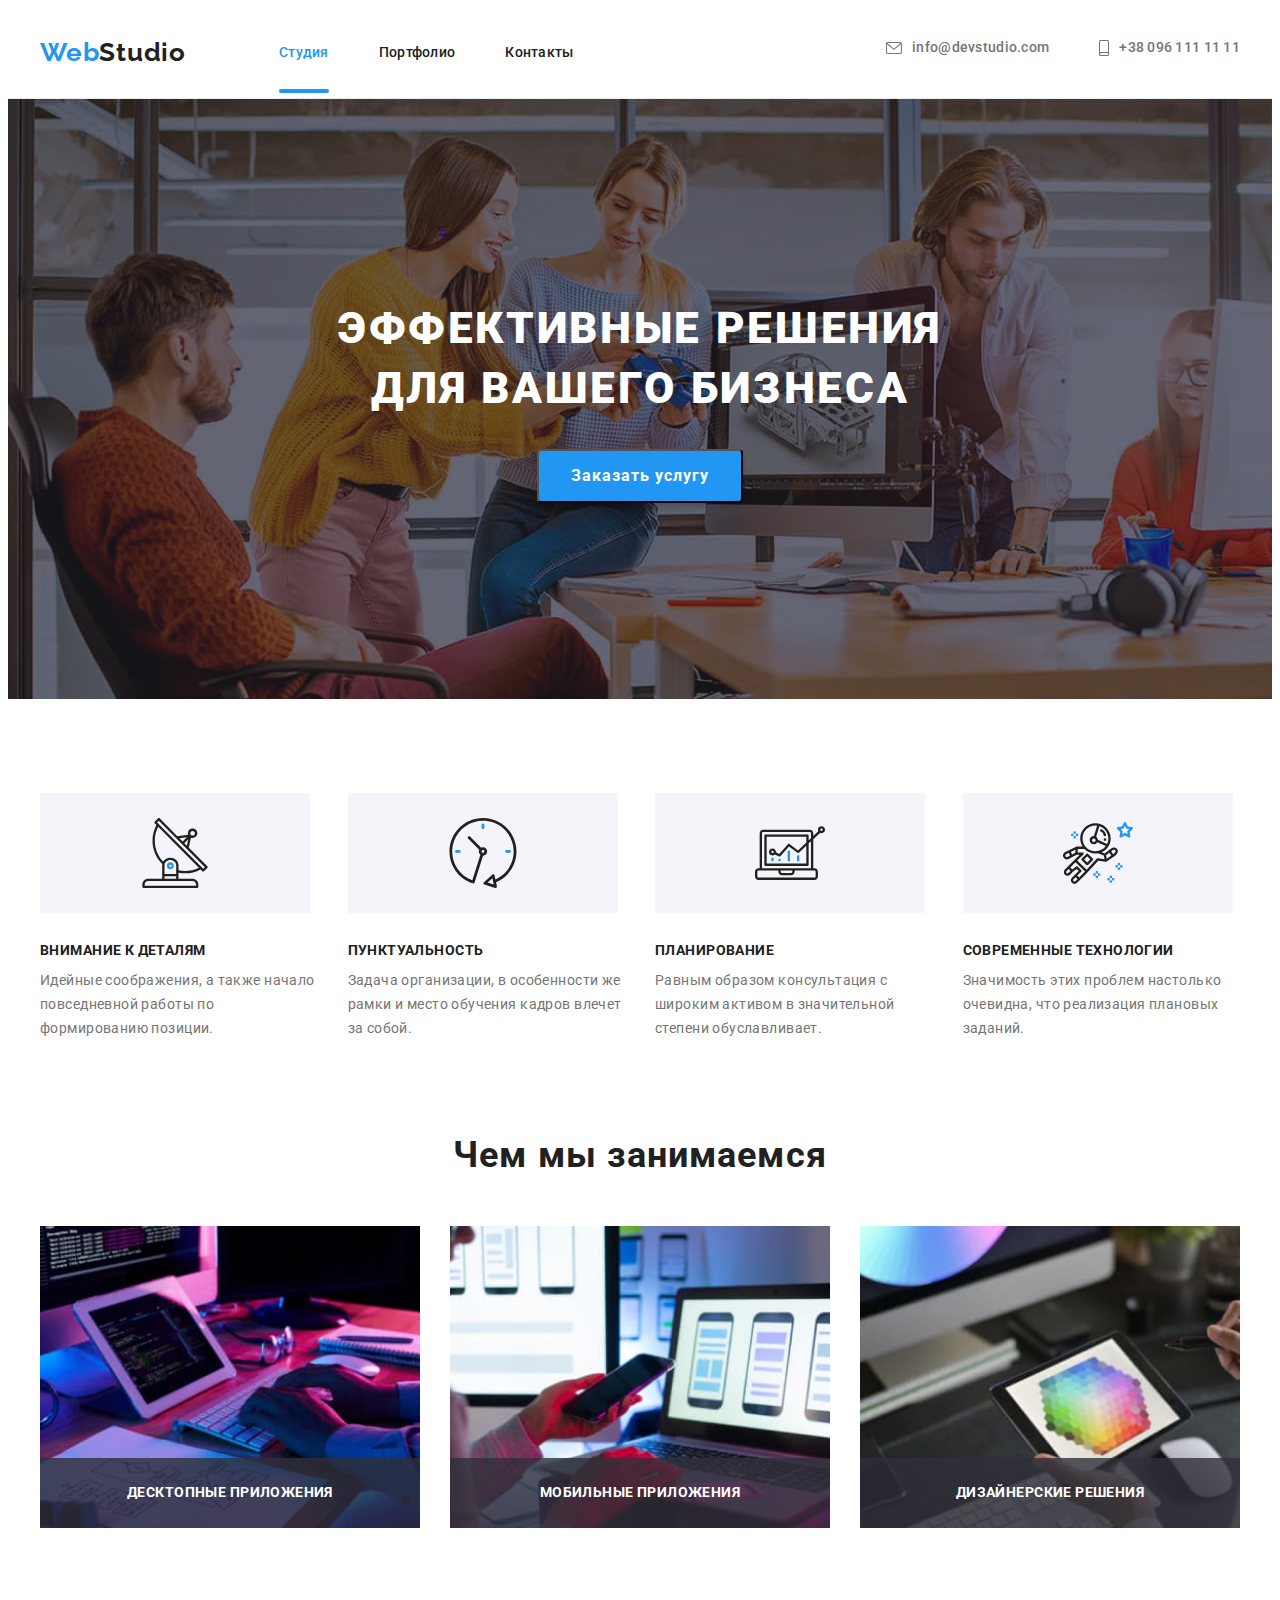
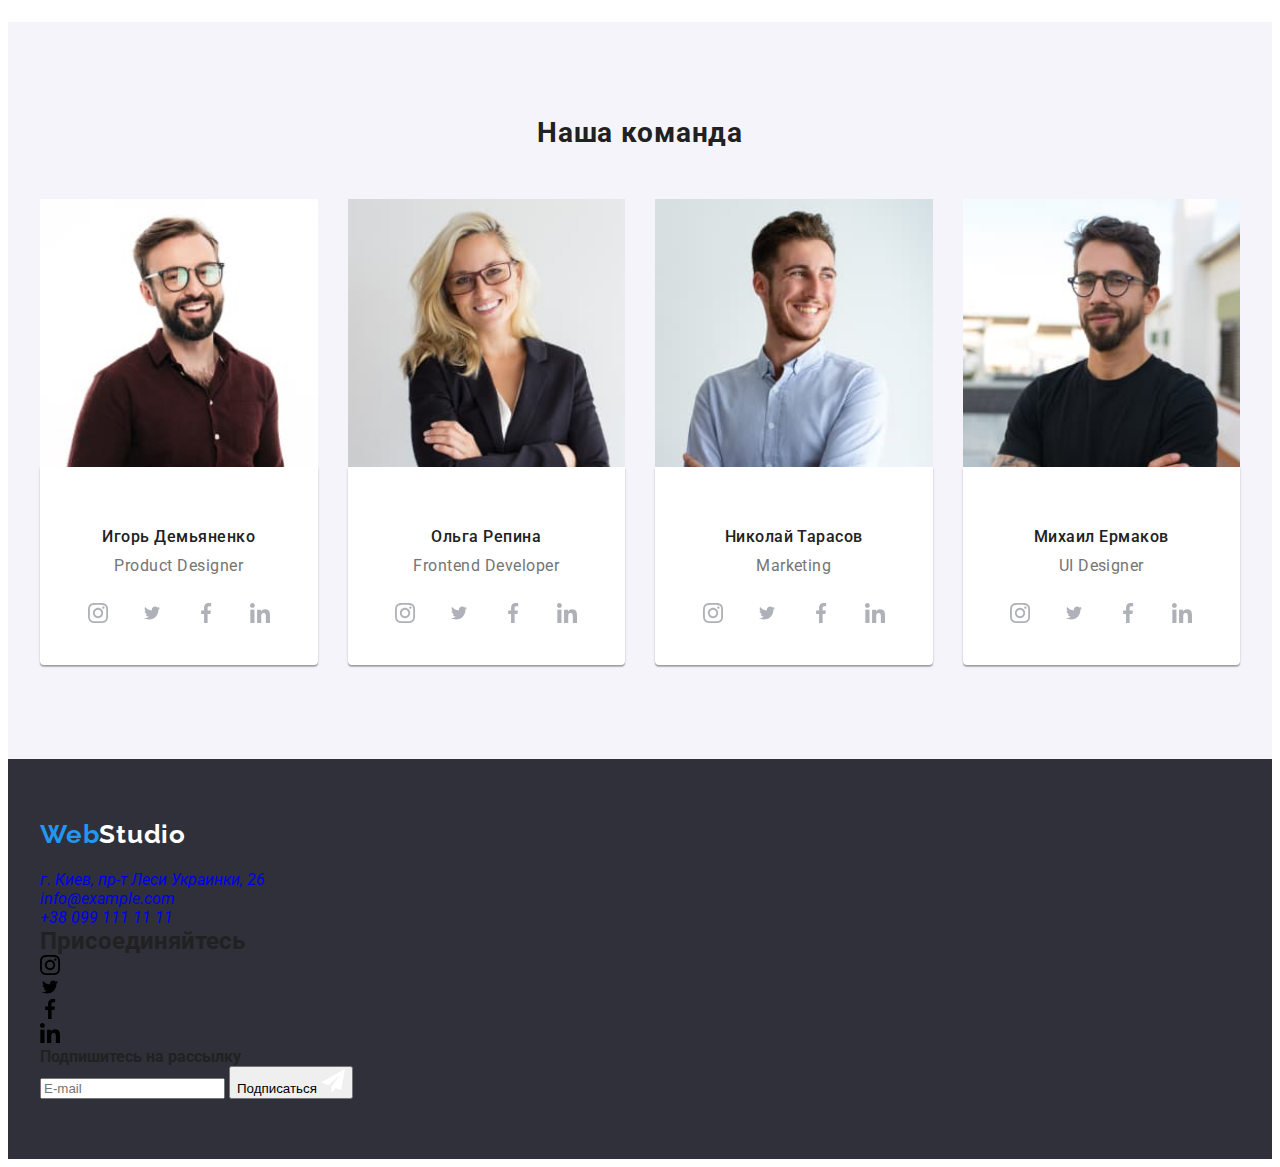
==== commit 89fc63c0: "Добавляет лого в хэдере на все устройства" ====
--- a/index.html
+++ b/index.html
@@ -414,7 +414,7 @@
         </div>
         </section> -->
     </main>
-    <!-- <footer class="footer">
+    <footer class="footer">
         <div class="container footer-container">
         <div class="footer-address">
                 <a class="logo-footer link" href="">Web<span class="logo logo_theme_dark">Studio</span></a>
@@ -477,7 +477,7 @@
         </div>
     </form>
         </div>
-    </footer> -->
+    </footer>
     <div class="backdrop is-hidden" data-modal>
         <div class="modal">
             <button type="button" class="modal-close-button" data-modal-close>
--- a/css/main.min.css
+++ b/css/main.min.css
@@ -1 +1 @@
-:root{--main-color: #212121;--accent-color: #2196F3;--main-font:"Roboto", sans-serif;--secondary-font: "Raleway", sans-serif;--header-background-color: #FFFFFF;--accent-background: #2F303A}.visually-hidden{position:absolute;width:1px;height:1px;margin:-1px;border:0;padding:0;white-space:nowrap;clip-path:inset(100%);clip:rect(0 0 0 0);overflow:hidden}h1,h2,h3,h4,h5,h6,p{margin-top:0;margin-bottom:0}ul,ol{margin-top:0;margin-bottom:0;padding-left:0}img{display:block}a{display:block}.link{text-decoration:none}.list{list-style:none}body{font-family:var(--main-font);color:var(--main-color)}img{display:block;width:100%;height:auto}.container{width:100%;padding-left:15px;padding-right:15px}@media screen and (min-width: 480px){.container{width:448px;margin-left:auto;margin-right:auto}}@media screen and (min-width: 768px){.container{width:768px}}@media screen and (min-width: 1200px){.container{width:1200px}}@media screen and (max-width: 767px){.section{padding-top:60px;padding-bottom:60px}}@media screen and (min-width: 768px){.section{padding-top:94px;padding-bottom:94px}}@media screen and (max-width: 767px){.mobile-menu{position:fixed;left:0;top:0;width:100%;height:100%;opacity:0;visibility:hidden;pointer-events:none;background-color:#fff;box-shadow:0px 4px 8px rgba(0,0,0,.04),0px 2px 4px rgba(0,0,0,.08),0px 1px 3px rgba(0,0,0,.16);transition:opacity 250ms cubic-bezier(0.4, 0, 0.2, 1),visibility 250ms cubic-bezier(0.4, 0, 0.2, 1)}.mobile-menu.is-open{opacity:1;visibility:visible;pointer-events:auto}.mobile-menu__container{position:relative;padding-top:48px;padding-bottom:48px;padding-left:40px}.mobile-menu__close-btn{position:absolute;background-color:rgba(0,0,0,0);border:none;padding:0;line-height:0;top:15px;right:15px}}@media screen and (min-width: 768px){.mobile-menu{display:none}}.modal-button{min-width:200px;font-family:var(--main-font);font-style:normal;font-weight:700;font-size:16px;line-height:1.88;display:flex;align-items:center;text-align:center;letter-spacing:.06em;cursor:pointer;background-color:var(--accent-color);color:#fff;box-shadow:0px 4px 4px rgba(0,0,0,.15);border-radius:4px;padding:10px 32px;margin-right:auto;margin-left:auto;transition:background-color 250ms cubic-bezier(0.4, 0, 0.2, 1)}.modal-button:hover,.modal-button:focus{background-color:#188ce8}.logo{font-family:var(--secondary-font);font-weight:700;font-size:26px;line-height:1.19;letter-spacing:.03em;color:#2196f3}.logo-header{margin-right:93px;padding-top:24px;padding-bottom:25px}.logo-footer{font-family:var(--secondary-font);font-style:normal;font-weight:700;font-size:26px;line-height:1.19;letter-spacing:.03em;color:#2196f3}.logo_theme_light{color:#212121}.logo_theme_dark{color:#fff}.backdrop{position:fixed;top:0;left:0;width:100vw;height:100vh;background:rgba(0,0,0,.2);transition:opacity 500ms linear,visibility 500ms linear}.backdrop.is-hidden{opacity:0;visibility:hidden;pointer-events:none}.modal{position:absolute;top:50%;left:50%;transform:translate(-50%, -50%);max-width:450px;height:auto;background-color:#fff;box-shadow:0px 1px 3px rgba(0,0,0,.12),0px 1px 1px rgba(0,0,0,.14),0px 2px 1px rgba(0,0,0,.2);border-radius:4px;padding:40px}.modal-close-button{position:absolute;top:8px;right:8px;display:flex;justify-content:center;align-items:center;width:30px;height:30px;background-color:#fff;border-radius:50%;border:1px solid rgba(0,0,0,.1);cursor:pointer;padding:0}.modal-close-button__icon{transition:fill 250ms cubic-bezier(0.4, 0, 0.2, 1)}.modal-close-button:hover .modal-close-button__icon,.modal-close-button:focus .modal-close-button__icon{fill:var(--accent-color)}.contact-form{display:flex;flex-direction:column}.contact-form__action{font-family:var(--main-font);font-weight:700;font-size:20px;line-height:1.15;text-align:center;letter-spacing:.03em;margin-bottom:12px;color:#212121}.contact-form__input-wrapper{position:relative;display:flex;flex-direction:column;margin-bottom:10px}.contact-form__label{font-family:var(--main-font);font-weight:400;font-size:12px;line-height:1.17;letter-spacing:.01em;margin-bottom:4px;color:#757575}.contact-form__input{width:100%;height:40px;padding-left:42px;border:1px solid rgba(33,33,33,.2);border-radius:4px;transition:border-color 250ms cubic-bezier(0.4, 0, 0.2, 1)}.contact-form__input:focus{outline:none;border-color:var(--accent-color)}.contact-form__input-icon{position:absolute;display:inline-block;top:50%;left:12px;transition:fill 250ms cubic-bezier(0.4, 0, 0.2, 1)}.contact-form__input:focus+.contact-form__input-icon{fill:var(--accent-color)}.contact-form__message{width:100%;height:120px;border:1px solid rgba(33,33,33,.2);border-radius:4px;padding:12px 16px;resize:none;transition:border-color 250ms cubic-bezier(0.4, 0, 0.2, 1)}.contact-form__message:focus{outline:none;border-color:var(--accent-color)}.contact-form__message::placeholder{color:rgba(117,117,117,.5)}.contact-form__checkbox{color:#fff}.contact-form__checkbox-label{margin-top:20px;display:flex;justify-content:center;align-items:center;font-family:var(--main-font);font-weight:400;font-size:12px;line-height:1.17;letter-spacing:.03em;color:#757575}.contact-form__checkbox-label::before{display:block;width:16px;height:15px;border:2px solid #212121;border-radius:2px;cursor:pointer;content:"";margin-right:7px}.contact-form__checkbox:checked+.contact-form__checkbox-label::before{background-color:var(--accent-color);background-image:url(../images/checkbox/check.svg);background-repeat:no-repeat;background-position:center;border-color:var(--accent-color)}.contact-form__checkbox:focus+.contact-form__checkbox-label::before{border-color:var(--accent-color)}.contact-form-checkbox-link{color:var(--accent-color)}.contact-form__button{align-self:center;width:200px;padding:10px 55px;margin-top:30px;background-color:var(--accent-color);box-shadow:0px 4px 4px rgba(0,0,0,.15);border-radius:4px;font-family:var(--main-font);font-weight:700;font-size:16px;line-height:1.88;letter-spacing:.06em;color:#fff;cursor:pointer}.contact-form__button:hover,.contact-form__button:focus{background-color:#188ce8}.header-container{display:flex;align-items:center;justify-content:space-between}@media screen and (max-width: 767px){.menu{display:none}.menu-address{display:none}.mobile-menu-open-button{background-color:rgba(0,0,0,0);border:none;padding:0;line-height:0;margin-left:auto}.mobile-menu-open-button__icon{fill:#212121}.mobile-menu__close-icon{transition:fill 250ms cubic-bezier(0.4, 0, 0.2, 1)}.mobile-menu__close-btn:hover .mobile-menu__close-icon,.mobile-menu__close-btn:focus .mobile-menu__close-icon{fill:var(--accent-color)}.mobile-menu__list-item:not(:last-child){margin-bottom:32px}.mobile-menu__list-link{font-family:var(--main-font);font-weight:500;font-size:40px;line-height:1.175;letter-spacing:.02em;color:#212121}.mobile-menu__list-link:focus,.mobile-menu__list-link:hover{color:var(--accent-color)}.mobile-menu__list .mobile-menu__list-link.mobile-menu__link-current{color:var(--accent-color)}.mobile-menu__list-address{margin-top:302px}.mobile-menu__address-item:not(:last-child){margin-bottom:32px}.mobile-menu__link-phone{font-family:var(--main-font);font-style:normal;font-weight:500;font-size:34px;line-height:1.18;letter-spacing:.02em;color:#2196f3}.mobile-menu__link-mail{font-family:var(--main-font);font-style:normal;font-weight:500;font-size:24px;line-height:1.17;letter-spacing:.02em;color:#757575}.mobile-menu__social-list{margin-top:64px;display:flex}.mobile-menu__social-list-item{position:relative}.mobile-menu__social-list-item:not(:last-child){margin-right:20px}.mobile-menu__social-list-item:not(:first-child)::before{position:absolute;display:block;top:0;left:-10px;height:22px;content:"";border:1px solid rgba(33,33,33,.2);transform:rotate(180deg)}.mobile-menu__social-list-link{font-family:var(--main-font);font-style:normal;font-weight:500;font-size:18px;line-height:1.22;letter-spacing:.02em;color:#2196f3}}@media screen and (min-width: 768px){.mobile-menu-open-button{display:none}.navigation{display:flex;align-items:center}.menu{display:flex}.menu__item:not(:last-child){margin-right:50px}.menu__link{position:relative;font-weight:500;font-size:14px;line-height:1.14;letter-spacing:.02em;color:inherit;padding-top:32px;padding-bottom:32px;transition:color 250ms cubic-bezier(0.4, 0, 0.2, 1)}.menu__link:hover,.menu__link:focus{color:var(--accent-color)}.menu-address{display:flex;flex-direction:column}.menu .menu__link.menu__link_current{color:var(--accent-color)}.menu .menu__link.menu__link_current::after{position:absolute;display:block;content:"";width:100%;height:4px;border-radius:2px;margin-top:28px;background-color:var(--accent-color)}.menu-address__item:not(:last-child){margin-bottom:10px}.menu-address__mail{display:flex;align-items:center;font-weight:500;font-size:12px;line-height:1.17;letter-spacing:.02em;color:#757575;transition:color 250ms cubic-bezier(0.4, 0, 0.2, 1)}.menu-address__mail:hover,.menu-address__mail:focus{color:var(--accent-color)}.menu-address__icon{margin-right:8px;width:10px;height:14px;fill:#757575;transition:fill 250ms cubic-bezier(0.4, 0, 0.2, 1)}.menu-address__mail:hover .menu-address__icon,.menu-address__mail:focus .menu-address__icon{fill:var(--accent-color)}.menu-address__phone-number{display:flex;align-items:center;font-weight:500;font-size:12px;line-height:1.17;letter-spacing:.02em;color:#757575;transition:color 250ms cubic-bezier(0.4, 0, 0.2, 1)}.menu-address__phone-number:hover,.menu-address__phone-number:focus{color:var(--accent-color)}.menu-address__phone-icon{margin-right:8px;width:14px;height:10px;fill:#757575;transition:fill 250ms cubic-bezier(0.4, 0, 0.2, 1)}.menu-address__phone-number:hover .menu-address__phone-icon,.menu-address__phone-number:focus .menu-address__phone-icon{fill:var(--accent-color)}}@media screen and (min-width: 1200px){.page-header{border-bottom:1px solid #ececec}.header{background-color:var(--header-background-color)}.navigation{display:flex;align-items:center}.menu{display:flex;align-items:center}.menu-address{display:flex;flex-direction:row}.menu .menu__link.menu__link_current{color:var(--accent-color)}.menu .menu__link.menu__link_current::after{position:absolute;display:block;content:"";width:100%;height:4px;border-radius:2px;margin-top:28px;background-color:var(--accent-color)}.menu__item:not(:last-child){margin-right:50px}.menu__link{position:relative;font-weight:500;font-size:14px;line-height:1.14;letter-spacing:.02em;color:inherit;padding-top:32px;padding-bottom:32px;transition:color 250ms cubic-bezier(0.4, 0, 0.2, 1)}.menu__link:hover,.menu__link:focus{color:var(--accent-color)}.menu-address__item:not(:last-child){margin-right:50px}.menu-address__mail{display:flex;align-items:center;font-weight:500;font-size:14px;line-height:1.14;letter-spacing:.02em;color:#757575;padding-top:32px;padding-bottom:32px;transition:color 250ms cubic-bezier(0.4, 0, 0.2, 1)}.menu-address__mail:hover,.menu-address__mail:focus{color:var(--accent-color)}.menu-address__icon{margin-right:10px;width:16px;height:12px;fill:#757575;transition:fill 250ms cubic-bezier(0.4, 0, 0.2, 1)}.menu-address__mail:hover .menu-address__icon,.menu-address__mail:focus .menu-address__icon{fill:var(--accent-color)}.menu-address__phone-number{display:flex;align-items:center;font-weight:500;font-size:14px;line-height:1.14;letter-spacing:.02em;color:#757575;padding-top:32px;padding-bottom:32px;transition:color 250ms cubic-bezier(0.4, 0, 0.2, 1)}.menu-address__phone-number:hover,.menu-address__phone-number:focus{color:var(--accent-color)}.menu-address__phone-icon{margin-right:10px;width:10px;height:16px;fill:#757575;transition:fill 250ms cubic-bezier(0.4, 0, 0.2, 1)}.menu-address__phone-number:hover .menu-address__phone-icon,.menu-address__phone-number:focus .menu-address__phone-icon{fill:var(--accent-color)}}.hero{max-width:480px;height:400px;margin-left:auto;margin-right:auto;background-image:linear-gradient(rgba(47, 48, 58, 0.4), rgba(47, 48, 58, 0.4)),url("../images/hero/hero-mobile-image.jpg");background-size:cover;background-repeat:no-repeat;background-color:var(--accent-background)}@media(min-device-pixel-ratio: 2),(min-resolution: 192dpi),(min-resolution: 2dppx){.hero{background-image:linear-gradient(to right, rgba(47, 48, 58, 0.4), rgba(47, 48, 58, 0.4)),url("../images/hero/hero-mobile-image@2x.jpg")}}.hero__title{max-width:360px;min-height:84px;font-family:var(--main-font);font-weight:900;font-size:26px;line-height:1.62;text-align:center;letter-spacing:.06em;text-transform:uppercase;color:#fff;margin-right:auto;margin-left:auto;margin-bottom:30px;padding-top:118px}@media screen and (min-width: 768px){.hero{max-width:768px;height:400px;margin-left:auto;margin-right:auto;background-image:linear-gradient(rgba(47, 48, 58, 0.4), rgba(47, 48, 58, 0.4)),url("../images/hero/hero-tablet-image.jpg");background-size:cover;background-repeat:no-repeat;background-color:var(--accent-background)}}@media screen and (min-width: 768px)and (min-device-pixel-ratio: 2),screen and (min-width: 768px)and (min-resolution: 192dpi),screen and (min-width: 768px)and (min-resolution: 2dppx){.hero{background-image:linear-gradient(to right, rgba(47, 48, 58, 0.4), rgba(47, 48, 58, 0.4)),url("../images/hero/hero-tablet-image@2x.jpg")}}@media screen and (min-width: 1200px){.hero{max-width:1600px;height:600px;margin-left:auto;margin-right:auto;background-image:linear-gradient(rgba(47, 48, 58, 0.4), rgba(47, 48, 58, 0.4)),url("../images/hero/hero-desktop-image.jpg");background-size:cover;background-repeat:no-repeat;background-color:var(--accent-background)}}@media screen and (min-width: 1200px)and (min-device-pixel-ratio: 2),screen and (min-width: 1200px)and (min-resolution: 192dpi),screen and (min-width: 1200px)and (min-resolution: 2dppx){.hero{background-image:linear-gradient(to right, rgba(47, 48, 58, 0.4), rgba(47, 48, 58, 0.4)),url("../images/hero/hero-desktop-image@2x.jpg")}}@media screen and (min-width: 1200px){.hero__title{max-width:696px;min-height:120px;font-weight:900;font-size:44px;line-height:1.36;text-align:center;letter-spacing:.06em;text-transform:uppercase;color:#fff;margin-right:auto;margin-left:auto;padding-top:200px;margin-bottom:30px}}.advantages{padding-bottom:0}.advantages-list{display:block}.advantages-list__container{width:100%;height:120px;display:flex;align-items:center;justify-content:center;margin-bottom:30px;background-color:#f5f4fa}@media screen and (max-width: 1200px){.advantages-list__item:last-child{padding-bottom:60px}}@media screen and (max-width: 480px){.advantages-list__subtitle{text-align:center}.advantages-list__subtitle{text-align:center}.advantages-list__description{width:100%;margin-bottom:30px}}.advantages-list__subtitle{margin-bottom:10px}.advantages-list__subtitle{font-weight:700;font-size:14px;line-height:1.14;letter-spacing:.03em;text-transform:uppercase}.advantages-list__description{font-weight:400;font-size:14px;line-height:1.71;letter-spacing:.03em;color:#757575}@media screen and (min-width: 768px){.advantages-list{display:flex;flex-wrap:wrap;margin-top:-15px;margin-left:-15px}.advantages-list__container{width:354px;height:120px;display:flex;align-items:center;justify-content:center;margin-bottom:30px;background-color:#f5f4fa}.advantages-list__item{flex-basis:calc((100% - 30px)/2);margin-top:15px;margin-left:15px;min-width:354px}}@media screen and (min-width: 1200px){.advantages-list{display:flex;flex:wrap;margin-top:-30px;margin-left:-30px}.advantages-list__container{width:270px;height:120px;display:flex;align-items:center;justify-content:center;margin-bottom:30px;background-color:#f5f4fa}.advantages-list__item{flex-basis:calc((100% - 120px)/4);margin-top:30px;margin-left:30px;min-width:270px}}@media screen and (max-width: 1200px){.services{display:none}}.services__title{font-weight:700;font-size:36px;line-height:1.16;text-align:center;letter-spacing:.03em}.services__title{margin-bottom:50px}.services-list{display:flex;flex-wrap:wrap;margin-left:-30px;margin-top:-30px}.services-list__item{position:relative;flex-basis:calc((100% - 90px)/3);margin-left:30px;margin-top:30px}.services-list__description{width:100%;position:absolute;bottom:0;left:0;padding-top:27px;padding-bottom:27px;font-family:var(--main-font);font-weight:700;font-size:14px;line-height:1.14;text-align:center;letter-spacing:.03em;text-transform:uppercase;color:#fff;background:rgba(47,48,58,.8)}.our-team{background-color:#f5f4fa}.our-team__title{margin-bottom:30px}.our-team__title{font-family:var(--main-font);font-weight:700;font-size:28px;line-height:1.18;text-align:center;letter-spacing:.03em;color:#212121}.our-team-list__subtitle{margin-top:30px;margin-bottom:10px;font-weight:500;font-size:16px;line-height:1.19;text-align:center;letter-spacing:.03em}.our-team-list__description{font-weight:400;font-size:16px;line-height:1.19;text-align:center;letter-spacing:.03em;color:#757575;margin-bottom:16px}.social-list{display:flex;justify-content:center}.social-list__item:not(:last-child){margin-right:10px}.social-list__link{display:flex;align-items:center;justify-content:center;width:44px;height:44px;background-color:#fff;border-radius:50%;transition:background-color 250ms cubic-bezier(0.4, 0, 0.2, 1)}.social-list__link:hover,.social-list__link:focus{background-color:var(--accent-color)}.social-list__icon{fill:#afb1b8;transition:fill 250ms cubic-bezier(0.4, 0, 0.2, 1)}.social-list__link:hover .social-list__icon,.social-list__link:focus .social-list__icon{fill:#fff}@media screen and (min-width: 1200px){.our-team__title{margin-bottom:50px}}@media screen and (max-width: 767px){.our-team-list__item:not(:last-child){margin-bottom:30px}.our-team-list__content-wrapper{padding-top:30px;padding-bottom:24px;padding-left:122px;padding-right:122px;background:#fff;box-shadow:0px 1px 3px rgba(0,0,0,.12),0px 1px 1px rgba(0,0,0,.14),0px 2px 1px rgba(0,0,0,.2);border-radius:0px 0px 4px 4px}}@media screen and (min-width: 768px){.our-team-list{display:flex;flex-wrap:wrap;margin-left:-30px;margin-top:-30px}.our-team-list__item{flex-basis:calc((100% - 60px)/2);margin-left:30px;margin-top:30px}.our-team-list__content-wrapper{padding-top:16px;padding-bottom:24px;padding-left:74px;padding-right:74px;background:#fff;box-shadow:0px 1px 3px rgba(0,0,0,.12),0px 1px 1px rgba(0,0,0,.14),0px 2px 1px rgba(0,0,0,.2);border-radius:0px 0px 4px 4px}}@media screen and (min-width: 1200px){.our-team-list{display:flex;flex-wrap:wrap;margin-left:-30px;margin-top:-30px}.our-team-list__item{flex-basis:calc((100% - 120px)/4);margin-left:30px;margin-top:30px}.our-team-list__content-wrapper{padding-top:30px;padding-bottom:30px;padding-left:32px;padding-right:32px;background:#fff;box-shadow:0px 1px 3px rgba(0,0,0,.12),0px 1px 1px rgba(0,0,0,.14),0px 2px 1px rgba(0,0,0,.2);border-radius:0px 0px 4px 4px}}.our-clients__title{font-family:var(--main-font);font-style:normal;font-weight:700;font-size:36px;line-height:42px;text-align:center;letter-spacing:.03em;color:var(--main-color);margin-bottom:50px}.our-clients-list{display:flex;justify-content:center;align-items:center}.our-clients-list__link{display:flex;justify-content:center;align-items:center;width:170px;height:92px;border:1px solid #afb1b8;border-radius:4px;transition:border-color 250ms cubic-bezier(0.4, 0, 0.2, 1)}.our-clients-list__link:hover,.our-clients-list__link:focus{border-color:var(--accent-color)}.our-clients-list__item:not(:last-child){margin-right:30px}.our-client-list__icon{fill:#afb1b8;transition:fill 250ms cubic-bezier(0.4, 0, 0.2, 1)}.our-clients-list__link:hover .our-client-list__icon,.our-clients-list__link:focus .our-client-list__icon{fill:var(--accent-color)}.footer{background-color:var(--accent-background);padding-top:60px;padding-bottom:60px}.footer-list{margin-top:20px}.footer-list__item:not(:last-child){margin-bottom:9px}.footer-list__address{font-style:normal;font-weight:400;font-size:14px;line-height:1.71;letter-spacing:.03em;color:#fff;transition:color 250ms cubic-bezier(0.4, 0, 0.2, 1)}.footer-list__address:hover,.footer-list__address:focus{color:var(--accent-color)}.footer-list__link{font-style:normal;font-weight:400;font-size:14px;line-height:1.71;letter-spacing:.03em;color:rgba(255,255,255,.6);transition:color 250ms cubic-bezier(0.4, 0, 0.2, 1)}.footer-list__link:hover,.footer-list__link:focus{color:var(--accent-color)}.footer-container{display:flex;align-items:baseline}.footer-join{margin-left:70px}.footer-join-list{display:flex;justify-content:center}.footer-join__title{font-family:var(--main-font);font-weight:700;font-size:14px;line-height:16px;letter-spacing:.03em;text-transform:uppercase;color:#fff;margin-bottom:20px}.footer-join-list__item:not(:last-child){margin-right:10px}.footer-join-list__link{width:44px;height:44px;background-color:rgba(255,255,255,.1);border-radius:50%;display:flex;justify-content:center;align-items:center;transition:background-color 250ms cubic-bezier(0.4, 0, 0.2, 1)}.footer-join-list__link:hover,.footer-join-list__link:focus{background-color:var(--accent-color)}.footer-join-list__icon{fill:#fff;transition:fill 250ms cubic-bezier(0.4, 0, 0.2, 1)}.footer-join-list__link:hover .footer-join-list__icon,.footer-join-list__link:focus .footer-join-list__icon{fill:#fff}.footer-mailing{margin-left:93px}.footer-mailing__action{font-family:var(--main-font);font-weight:700;font-size:14px;line-height:1.14;letter-spacing:.03em;text-transform:uppercase;color:#fff}.footer-mailing-form{display:flex;margin-top:20px}.footer-mailing__input{min-width:358px;padding:15px 16px;background-color:var(--accent-background);border:1px solid rgba(255,255,255,.3);filter:drop-shadow(0px 4px 4px rgba(0, 0, 0, 0.15));border-radius:4px;color:#fff}.footer-mailing__input::placeholder{color:rgba(255,255,255,.6)}.footer-mailing__button{display:flex;align-items:center;justify-content:center;margin-left:12px;min-width:200px;padding-top:10px;padding-bottom:10px;background-color:var(--accent-color);box-shadow:0px 4px 4px rgba(0,0,0,.15);border-radius:4px;cursor:pointer;font-family:var(--main-font);font-weight:700;font-size:16px;line-height:1.88;text-align:center;letter-spacing:.06em;color:#fff}.footer-mailing__icon{margin-left:10px}.filter-portfolio-list{display:flex;justify-content:center;margin-bottom:50px}.filter-portfolio-list:active{color:var(--accent-color)}.filter-portfolio-list__item:not(:last-child){margin-right:8px}.filter-portfolio-list__button{font-family:inherit;font-weight:500;font-size:16px;line-height:1.62;text-align:center;letter-spacing:.03em;cursor:pointer;color:inherit;background-color:#f5f4fa;border-radius:4px;border:none;padding:6px 22px;transition:color 250ms cubic-bezier(0.4, 0, 0.2, 1),background-color 250ms cubic-bezier(0.4, 0, 0.2, 1),box-shadow 250ms cubic-bezier(0.4, 0, 0.2, 1)}.filter-portfolio-list__button:hover,.filter-portfolio-list__button:focus{color:#fff;background-color:var(--accent-color);box-shadow:0px 3px 1px rgba(0,0,0,.1),0px 1px 2px rgba(0,0,0,.08),0px 2px 2px rgba(0,0,0,.12)}.portfolio-list{display:flex;flex-wrap:wrap;margin-left:-30px;margin-top:-30px}.portfolio-list__item{flex-basis:calc((100% - 90px)/3);margin-left:30px;margin-top:30px}.portfolio-list__wrapper{padding:20px 24px;background:#fff;border:1px solid #eee;border-top:0px}.portfolio__subtitle{margin-bottom:4px;font-family:inherit;font-weight:700;font-size:18px;line-height:2;letter-spacing:.06em;color:inherit}.portfolio__description{font-size:16px;line-height:1.88;letter-spacing:.03em;color:#757575}.portfolio-list__link{font-family:inherit;color:inherit}.portfolio-list__link:hover,.portfolio-list__link:focus{box-shadow:0px 1px 1px rgba(0,0,0,.12),0px 4px 4px rgba(0,0,0,.06),1px 4px 6px rgba(0,0,0,.16)}.portfolio-list__box{position:relative;overflow:hidden}.portfolio__overlay{position:absolute;display:flex;justify-content:center;align-items:center;top:0;left:0;width:100%;height:100%;background:rgba(33,150,243,.9);padding-left:24px;padding-right:24px;transform:translateY(100%);transition:opacity 250ms cubic-bezier(0.4, 0, 0.2, 1),transform 250ms cubic-bezier(0.4, 0, 0.2, 1)}.portfolio-list__link:hover .portfolio__overlay{opacity:1;transform:translateY(0)}.portfolio__overlay-description{font-family:var(--main-font);font-weight:400;font-size:18px;line-height:1.56;padding:63px 24px;letter-spacing:.03em;color:#fff}/*# sourceMappingURL=main.min.css.map */+:root{--main-color: #212121;--accent-color: #2196F3;--main-font:"Roboto", sans-serif;--secondary-font: "Raleway", sans-serif;--header-background-color: #FFFFFF;--accent-background: #2F303A}.visually-hidden{position:absolute;width:1px;height:1px;margin:-1px;border:0;padding:0;white-space:nowrap;clip-path:inset(100%);clip:rect(0 0 0 0);overflow:hidden}h1,h2,h3,h4,h5,h6,p{margin-top:0;margin-bottom:0}ul,ol{margin-top:0;margin-bottom:0;padding-left:0}img{display:block}a{display:block}.link{text-decoration:none}.list{list-style:none}body{font-family:var(--main-font);color:var(--main-color)}img{display:block;width:100%;height:auto}.container{width:100%;padding-left:15px;padding-right:15px}@media screen and (min-width: 480px){.container{width:448px;margin-left:auto;margin-right:auto}}@media screen and (min-width: 768px){.container{width:768px}}@media screen and (min-width: 1200px){.container{width:1200px}}@media screen and (max-width: 767px){.section{padding-top:60px;padding-bottom:60px}}@media screen and (min-width: 768px){.section{padding-top:94px;padding-bottom:94px}}@media screen and (max-width: 767px){.mobile-menu{position:fixed;left:0;top:0;width:100%;height:100%;opacity:0;visibility:hidden;pointer-events:none;background-color:#fff;box-shadow:0px 4px 8px rgba(0,0,0,.04),0px 2px 4px rgba(0,0,0,.08),0px 1px 3px rgba(0,0,0,.16);transition:opacity 250ms cubic-bezier(0.4, 0, 0.2, 1),visibility 250ms cubic-bezier(0.4, 0, 0.2, 1)}.mobile-menu.is-open{opacity:1;visibility:visible;pointer-events:auto}.mobile-menu__container{position:relative;padding-top:48px;padding-bottom:48px;padding-left:40px}.mobile-menu__close-btn{position:absolute;background-color:rgba(0,0,0,0);border:none;padding:0;line-height:0;top:15px;right:15px}}@media screen and (min-width: 768px){.mobile-menu{display:none}}.modal-button{min-width:200px;font-family:var(--main-font);font-style:normal;font-weight:700;font-size:16px;line-height:1.88;display:flex;align-items:center;text-align:center;letter-spacing:.06em;cursor:pointer;background-color:var(--accent-color);color:#fff;box-shadow:0px 4px 4px rgba(0,0,0,.15);border-radius:4px;padding:10px 32px;margin-right:auto;margin-left:auto;transition:background-color 250ms cubic-bezier(0.4, 0, 0.2, 1)}.modal-button:hover,.modal-button:focus{background-color:#188ce8}.logo{font-family:var(--secondary-font);font-weight:700;font-size:24px;line-height:1.17;letter-spacing:.03em;color:#2196f3}.logo-header{padding-top:16px;padding-bottom:16px}.logo-footer{font-family:var(--secondary-font);font-style:normal;font-weight:700;font-size:24px;line-height:1.17;letter-spacing:.03em;color:#2196f3}@media screen and (min-width: 768px){.logo-header{margin-right:88px;padding-top:26px;padding-bottom:26px}}@media screen and (min-width: 1200px){.logo{font-size:26px;line-height:1.19}.logo-header{margin-right:93px;padding-top:24px;padding-bottom:25px}.logo-footer{font-size:26px;line-height:1.19}}.logo_theme_light{color:#212121}.logo_theme_dark{color:#fff}.backdrop{position:fixed;top:0;left:0;width:100vw;height:100vh;background:rgba(0,0,0,.2);transition:opacity 500ms linear,visibility 500ms linear}.backdrop.is-hidden{opacity:0;visibility:hidden;pointer-events:none}.modal{position:absolute;top:50%;left:50%;transform:translate(-50%, -50%);max-width:450px;height:auto;background-color:#fff;box-shadow:0px 1px 3px rgba(0,0,0,.12),0px 1px 1px rgba(0,0,0,.14),0px 2px 1px rgba(0,0,0,.2);border-radius:4px;padding:40px}.modal-close-button{position:absolute;top:8px;right:8px;display:flex;justify-content:center;align-items:center;width:30px;height:30px;background-color:#fff;border-radius:50%;border:1px solid rgba(0,0,0,.1);cursor:pointer;padding:0}.modal-close-button__icon{transition:fill 250ms cubic-bezier(0.4, 0, 0.2, 1)}.modal-close-button:hover .modal-close-button__icon,.modal-close-button:focus .modal-close-button__icon{fill:var(--accent-color)}.contact-form{display:flex;flex-direction:column}.contact-form__action{font-family:var(--main-font);font-weight:700;font-size:20px;line-height:1.15;text-align:center;letter-spacing:.03em;margin-bottom:12px;color:#212121}.contact-form__input-wrapper{position:relative;display:flex;flex-direction:column;margin-bottom:10px}.contact-form__label{font-family:var(--main-font);font-weight:400;font-size:12px;line-height:1.17;letter-spacing:.01em;margin-bottom:4px;color:#757575}.contact-form__input{width:100%;height:40px;padding-left:42px;border:1px solid rgba(33,33,33,.2);border-radius:4px;transition:border-color 250ms cubic-bezier(0.4, 0, 0.2, 1)}.contact-form__input:focus{outline:none;border-color:var(--accent-color)}.contact-form__input-icon{position:absolute;display:inline-block;top:50%;left:12px;transition:fill 250ms cubic-bezier(0.4, 0, 0.2, 1)}.contact-form__input:focus+.contact-form__input-icon{fill:var(--accent-color)}.contact-form__message{width:100%;height:120px;border:1px solid rgba(33,33,33,.2);border-radius:4px;padding:12px 16px;resize:none;transition:border-color 250ms cubic-bezier(0.4, 0, 0.2, 1)}.contact-form__message:focus{outline:none;border-color:var(--accent-color)}.contact-form__message::placeholder{color:rgba(117,117,117,.5)}.contact-form__checkbox{color:#fff}.contact-form__checkbox-label{margin-top:20px;display:flex;justify-content:center;align-items:center;font-family:var(--main-font);font-weight:400;font-size:12px;line-height:1.17;letter-spacing:.03em;color:#757575}.contact-form__checkbox-label::before{display:block;width:16px;height:15px;border:2px solid #212121;border-radius:2px;cursor:pointer;content:"";margin-right:7px}.contact-form__checkbox:checked+.contact-form__checkbox-label::before{background-color:var(--accent-color);background-image:url(../images/checkbox/check.svg);background-repeat:no-repeat;background-position:center;border-color:var(--accent-color)}.contact-form__checkbox:focus+.contact-form__checkbox-label::before{border-color:var(--accent-color)}.contact-form-checkbox-link{color:var(--accent-color)}.contact-form__button{align-self:center;width:200px;padding:10px 55px;margin-top:30px;background-color:var(--accent-color);box-shadow:0px 4px 4px rgba(0,0,0,.15);border-radius:4px;font-family:var(--main-font);font-weight:700;font-size:16px;line-height:1.88;letter-spacing:.06em;color:#fff;cursor:pointer}.contact-form__button:hover,.contact-form__button:focus{background-color:#188ce8}.header-container{display:flex;align-items:center;justify-content:space-between}@media screen and (max-width: 767px){.menu{display:none}.menu-address{display:none}.mobile-menu-open-button{background-color:rgba(0,0,0,0);border:none;padding:0;line-height:0;margin-left:auto}.mobile-menu-open-button__icon{fill:#212121}.mobile-menu__close-icon{transition:fill 250ms cubic-bezier(0.4, 0, 0.2, 1)}.mobile-menu__close-btn:hover .mobile-menu__close-icon,.mobile-menu__close-btn:focus .mobile-menu__close-icon{fill:var(--accent-color)}.mobile-menu__list-item:not(:last-child){margin-bottom:32px}.mobile-menu__list-link{font-family:var(--main-font);font-weight:500;font-size:40px;line-height:1.175;letter-spacing:.02em;color:#212121}.mobile-menu__list-link:focus,.mobile-menu__list-link:hover{color:var(--accent-color)}.mobile-menu__list .mobile-menu__list-link.mobile-menu__link-current{color:var(--accent-color)}.mobile-menu__list-address{margin-top:302px}.mobile-menu__address-item:not(:last-child){margin-bottom:32px}.mobile-menu__link-phone{font-family:var(--main-font);font-style:normal;font-weight:500;font-size:34px;line-height:1.18;letter-spacing:.02em;color:#2196f3}.mobile-menu__link-mail{font-family:var(--main-font);font-style:normal;font-weight:500;font-size:24px;line-height:1.17;letter-spacing:.02em;color:#757575}.mobile-menu__social-list{margin-top:64px;display:flex}.mobile-menu__social-list-item{position:relative}.mobile-menu__social-list-item:not(:last-child){margin-right:20px}.mobile-menu__social-list-item:not(:first-child)::before{position:absolute;display:block;top:0;left:-10px;height:22px;content:"";border:1px solid rgba(33,33,33,.2);transform:rotate(180deg)}.mobile-menu__social-list-link{font-family:var(--main-font);font-style:normal;font-weight:500;font-size:18px;line-height:1.22;letter-spacing:.02em;color:#2196f3}}@media screen and (min-width: 768px){.mobile-menu-open-button{display:none}.navigation{display:flex;align-items:center}.menu{display:flex}.menu__item:not(:last-child){margin-right:50px}.menu__link{position:relative;font-weight:500;font-size:14px;line-height:1.14;letter-spacing:.02em;color:inherit;padding-top:32px;padding-bottom:32px;transition:color 250ms cubic-bezier(0.4, 0, 0.2, 1)}.menu__link:hover,.menu__link:focus{color:var(--accent-color)}.menu-address{display:flex;flex-direction:column}.menu .menu__link.menu__link_current{color:var(--accent-color)}.menu .menu__link.menu__link_current::after{position:absolute;display:block;content:"";width:100%;height:4px;border-radius:2px;margin-top:28px;background-color:var(--accent-color)}.menu-address__item:not(:last-child){margin-bottom:10px}.menu-address__mail{display:flex;align-items:center;font-weight:500;font-size:12px;line-height:1.17;letter-spacing:.02em;color:#757575;transition:color 250ms cubic-bezier(0.4, 0, 0.2, 1)}.menu-address__mail:hover,.menu-address__mail:focus{color:var(--accent-color)}.menu-address__icon{margin-right:8px;width:10px;height:14px;fill:#757575;transition:fill 250ms cubic-bezier(0.4, 0, 0.2, 1)}.menu-address__mail:hover .menu-address__icon,.menu-address__mail:focus .menu-address__icon{fill:var(--accent-color)}.menu-address__phone-number{display:flex;align-items:center;font-weight:500;font-size:12px;line-height:1.17;letter-spacing:.02em;color:#757575;transition:color 250ms cubic-bezier(0.4, 0, 0.2, 1)}.menu-address__phone-number:hover,.menu-address__phone-number:focus{color:var(--accent-color)}.menu-address__phone-icon{margin-right:8px;width:14px;height:10px;fill:#757575;transition:fill 250ms cubic-bezier(0.4, 0, 0.2, 1)}.menu-address__phone-number:hover .menu-address__phone-icon,.menu-address__phone-number:focus .menu-address__phone-icon{fill:var(--accent-color)}}@media screen and (min-width: 1200px){.page-header{border-bottom:1px solid #ececec}.header{background-color:var(--header-background-color)}.navigation{display:flex;align-items:center}.menu{display:flex;align-items:center}.menu-address{display:flex;flex-direction:row}.menu .menu__link.menu__link_current{color:var(--accent-color)}.menu .menu__link.menu__link_current::after{position:absolute;display:block;content:"";width:100%;height:4px;border-radius:2px;margin-top:28px;background-color:var(--accent-color)}.menu__item:not(:last-child){margin-right:50px}.menu__link{position:relative;font-weight:500;font-size:14px;line-height:1.14;letter-spacing:.02em;color:inherit;padding-top:32px;padding-bottom:32px;transition:color 250ms cubic-bezier(0.4, 0, 0.2, 1)}.menu__link:hover,.menu__link:focus{color:var(--accent-color)}.menu-address__item:not(:last-child){margin-right:50px}.menu-address__mail{display:flex;align-items:center;font-weight:500;font-size:14px;line-height:1.14;letter-spacing:.02em;color:#757575;padding-top:32px;padding-bottom:32px;transition:color 250ms cubic-bezier(0.4, 0, 0.2, 1)}.menu-address__mail:hover,.menu-address__mail:focus{color:var(--accent-color)}.menu-address__icon{margin-right:10px;width:16px;height:12px;fill:#757575;transition:fill 250ms cubic-bezier(0.4, 0, 0.2, 1)}.menu-address__mail:hover .menu-address__icon,.menu-address__mail:focus .menu-address__icon{fill:var(--accent-color)}.menu-address__phone-number{display:flex;align-items:center;font-weight:500;font-size:14px;line-height:1.14;letter-spacing:.02em;color:#757575;padding-top:32px;padding-bottom:32px;transition:color 250ms cubic-bezier(0.4, 0, 0.2, 1)}.menu-address__phone-number:hover,.menu-address__phone-number:focus{color:var(--accent-color)}.menu-address__phone-icon{margin-right:10px;width:10px;height:16px;fill:#757575;transition:fill 250ms cubic-bezier(0.4, 0, 0.2, 1)}.menu-address__phone-number:hover .menu-address__phone-icon,.menu-address__phone-number:focus .menu-address__phone-icon{fill:var(--accent-color)}}.hero{max-width:480px;height:400px;margin-left:auto;margin-right:auto;background-image:linear-gradient(rgba(47, 48, 58, 0.4), rgba(47, 48, 58, 0.4)),url("../images/hero/hero-mobile-image.jpg");background-size:cover;background-repeat:no-repeat;background-color:var(--accent-background)}@media(min-device-pixel-ratio: 2),(min-resolution: 192dpi),(min-resolution: 2dppx){.hero{background-image:linear-gradient(to right, rgba(47, 48, 58, 0.4), rgba(47, 48, 58, 0.4)),url("../images/hero/hero-mobile-image@2x.jpg")}}.hero__title{max-width:360px;min-height:84px;font-family:var(--main-font);font-weight:900;font-size:26px;line-height:1.62;text-align:center;letter-spacing:.06em;text-transform:uppercase;color:#fff;margin-right:auto;margin-left:auto;margin-bottom:30px;padding-top:118px}@media screen and (min-width: 768px){.hero{max-width:768px;height:400px;margin-left:auto;margin-right:auto;background-image:linear-gradient(rgba(47, 48, 58, 0.4), rgba(47, 48, 58, 0.4)),url("../images/hero/hero-tablet-image.jpg");background-size:cover;background-repeat:no-repeat;background-color:var(--accent-background)}}@media screen and (min-width: 768px)and (min-device-pixel-ratio: 2),screen and (min-width: 768px)and (min-resolution: 192dpi),screen and (min-width: 768px)and (min-resolution: 2dppx){.hero{background-image:linear-gradient(to right, rgba(47, 48, 58, 0.4), rgba(47, 48, 58, 0.4)),url("../images/hero/hero-tablet-image@2x.jpg")}}@media screen and (min-width: 1200px){.hero{max-width:1600px;height:600px;margin-left:auto;margin-right:auto;background-image:linear-gradient(rgba(47, 48, 58, 0.4), rgba(47, 48, 58, 0.4)),url("../images/hero/hero-desktop-image.jpg");background-size:cover;background-repeat:no-repeat;background-color:var(--accent-background)}}@media screen and (min-width: 1200px)and (min-device-pixel-ratio: 2),screen and (min-width: 1200px)and (min-resolution: 192dpi),screen and (min-width: 1200px)and (min-resolution: 2dppx){.hero{background-image:linear-gradient(to right, rgba(47, 48, 58, 0.4), rgba(47, 48, 58, 0.4)),url("../images/hero/hero-desktop-image@2x.jpg")}}@media screen and (min-width: 1200px){.hero__title{max-width:696px;min-height:120px;font-weight:900;font-size:44px;line-height:1.36;text-align:center;letter-spacing:.06em;text-transform:uppercase;color:#fff;margin-right:auto;margin-left:auto;padding-top:200px;margin-bottom:30px}}.advantages{padding-bottom:0}.advantages-list{display:block}.advantages-list__container{width:100%;height:120px;display:flex;align-items:center;justify-content:center;margin-bottom:30px;background-color:#f5f4fa}@media screen and (max-width: 1200px){.advantages-list__item:last-child{padding-bottom:60px}}@media screen and (max-width: 480px){.advantages-list__subtitle{text-align:center}.advantages-list__subtitle{text-align:center}.advantages-list__description{width:100%;margin-bottom:30px}}.advantages-list__subtitle{margin-bottom:10px}.advantages-list__subtitle{font-weight:700;font-size:14px;line-height:1.14;letter-spacing:.03em;text-transform:uppercase}.advantages-list__description{font-weight:400;font-size:14px;line-height:1.71;letter-spacing:.03em;color:#757575}@media screen and (min-width: 768px){.advantages-list{display:flex;flex-wrap:wrap;margin-top:-15px;margin-left:-15px}.advantages-list__container{width:354px;height:120px;display:flex;align-items:center;justify-content:center;margin-bottom:30px;background-color:#f5f4fa}.advantages-list__item{flex-basis:calc((100% - 30px)/2);margin-top:15px;margin-left:15px;min-width:354px}}@media screen and (min-width: 1200px){.advantages-list{display:flex;flex:wrap;margin-top:-30px;margin-left:-30px}.advantages-list__container{width:270px;height:120px;display:flex;align-items:center;justify-content:center;margin-bottom:30px;background-color:#f5f4fa}.advantages-list__item{flex-basis:calc((100% - 120px)/4);margin-top:30px;margin-left:30px;min-width:270px}}@media screen and (max-width: 1200px){.services{display:none}}.services__title{font-weight:700;font-size:36px;line-height:1.16;text-align:center;letter-spacing:.03em}.services__title{margin-bottom:50px}.services-list{display:flex;flex-wrap:wrap;margin-left:-30px;margin-top:-30px}.services-list__item{position:relative;flex-basis:calc((100% - 90px)/3);margin-left:30px;margin-top:30px}.services-list__description{width:100%;position:absolute;bottom:0;left:0;padding-top:27px;padding-bottom:27px;font-family:var(--main-font);font-weight:700;font-size:14px;line-height:1.14;text-align:center;letter-spacing:.03em;text-transform:uppercase;color:#fff;background:rgba(47,48,58,.8)}.our-team{background-color:#f5f4fa}.our-team__title{margin-bottom:30px}.our-team__title{font-family:var(--main-font);font-weight:700;font-size:28px;line-height:1.18;text-align:center;letter-spacing:.03em;color:#212121}.our-team-list__subtitle{margin-top:30px;margin-bottom:10px;font-weight:500;font-size:16px;line-height:1.19;text-align:center;letter-spacing:.03em}.our-team-list__description{font-weight:400;font-size:16px;line-height:1.19;text-align:center;letter-spacing:.03em;color:#757575;margin-bottom:16px}.social-list{display:flex;justify-content:center}.social-list__item:not(:last-child){margin-right:10px}.social-list__link{display:flex;align-items:center;justify-content:center;width:44px;height:44px;background-color:#fff;border-radius:50%;transition:background-color 250ms cubic-bezier(0.4, 0, 0.2, 1)}.social-list__link:hover,.social-list__link:focus{background-color:var(--accent-color)}.social-list__icon{fill:#afb1b8;transition:fill 250ms cubic-bezier(0.4, 0, 0.2, 1)}.social-list__link:hover .social-list__icon,.social-list__link:focus .social-list__icon{fill:#fff}@media screen and (min-width: 1200px){.our-team__title{margin-bottom:50px}}@media screen and (max-width: 767px){.our-team-list__item:not(:last-child){margin-bottom:30px}.our-team-list__content-wrapper{padding-top:30px;padding-bottom:24px;padding-left:122px;padding-right:122px;background:#fff;box-shadow:0px 1px 3px rgba(0,0,0,.12),0px 1px 1px rgba(0,0,0,.14),0px 2px 1px rgba(0,0,0,.2);border-radius:0px 0px 4px 4px}}@media screen and (min-width: 768px){.our-team-list{display:flex;flex-wrap:wrap;margin-left:-30px;margin-top:-30px}.our-team-list__item{flex-basis:calc((100% - 60px)/2);margin-left:30px;margin-top:30px}.our-team-list__content-wrapper{padding-top:16px;padding-bottom:24px;padding-left:74px;padding-right:74px;background:#fff;box-shadow:0px 1px 3px rgba(0,0,0,.12),0px 1px 1px rgba(0,0,0,.14),0px 2px 1px rgba(0,0,0,.2);border-radius:0px 0px 4px 4px}}@media screen and (min-width: 1200px){.our-team-list{display:flex;flex-wrap:wrap;margin-left:-30px;margin-top:-30px}.our-team-list__item{flex-basis:calc((100% - 120px)/4);margin-left:30px;margin-top:30px}.our-team-list__content-wrapper{padding-top:30px;padding-bottom:30px;padding-left:32px;padding-right:32px;background:#fff;box-shadow:0px 1px 3px rgba(0,0,0,.12),0px 1px 1px rgba(0,0,0,.14),0px 2px 1px rgba(0,0,0,.2);border-radius:0px 0px 4px 4px}}.our-clients__title{font-family:var(--main-font);font-style:normal;font-weight:700;font-size:36px;line-height:42px;text-align:center;letter-spacing:.03em;color:var(--main-color);margin-bottom:50px}.our-clients-list{display:flex;justify-content:center;align-items:center}.our-clients-list__link{display:flex;justify-content:center;align-items:center;width:170px;height:92px;border:1px solid #afb1b8;border-radius:4px;transition:border-color 250ms cubic-bezier(0.4, 0, 0.2, 1)}.our-clients-list__link:hover,.our-clients-list__link:focus{border-color:var(--accent-color)}.our-clients-list__item:not(:last-child){margin-right:30px}.our-client-list__icon{fill:#afb1b8;transition:fill 250ms cubic-bezier(0.4, 0, 0.2, 1)}.our-clients-list__link:hover .our-client-list__icon,.our-clients-list__link:focus .our-client-list__icon{fill:var(--accent-color)}.footer{background-color:var(--accent-background);padding-top:60px;padding-bottom:60px}.footer-list{margin-top:20px}@media screen and (max-width: 767px){.footer{text-align:center}}.filter-portfolio-list{display:flex;justify-content:center;margin-bottom:50px}.filter-portfolio-list:active{color:var(--accent-color)}.filter-portfolio-list__item:not(:last-child){margin-right:8px}.filter-portfolio-list__button{font-family:inherit;font-weight:500;font-size:16px;line-height:1.62;text-align:center;letter-spacing:.03em;cursor:pointer;color:inherit;background-color:#f5f4fa;border-radius:4px;border:none;padding:6px 22px;transition:color 250ms cubic-bezier(0.4, 0, 0.2, 1),background-color 250ms cubic-bezier(0.4, 0, 0.2, 1),box-shadow 250ms cubic-bezier(0.4, 0, 0.2, 1)}.filter-portfolio-list__button:hover,.filter-portfolio-list__button:focus{color:#fff;background-color:var(--accent-color);box-shadow:0px 3px 1px rgba(0,0,0,.1),0px 1px 2px rgba(0,0,0,.08),0px 2px 2px rgba(0,0,0,.12)}.portfolio-list{display:flex;flex-wrap:wrap;margin-left:-30px;margin-top:-30px}.portfolio-list__item{flex-basis:calc((100% - 90px)/3);margin-left:30px;margin-top:30px}.portfolio-list__wrapper{padding:20px 24px;background:#fff;border:1px solid #eee;border-top:0px}.portfolio__subtitle{margin-bottom:4px;font-family:inherit;font-weight:700;font-size:18px;line-height:2;letter-spacing:.06em;color:inherit}.portfolio__description{font-size:16px;line-height:1.88;letter-spacing:.03em;color:#757575}.portfolio-list__link{font-family:inherit;color:inherit}.portfolio-list__link:hover,.portfolio-list__link:focus{box-shadow:0px 1px 1px rgba(0,0,0,.12),0px 4px 4px rgba(0,0,0,.06),1px 4px 6px rgba(0,0,0,.16)}.portfolio-list__box{position:relative;overflow:hidden}.portfolio__overlay{position:absolute;display:flex;justify-content:center;align-items:center;top:0;left:0;width:100%;height:100%;background:rgba(33,150,243,.9);padding-left:24px;padding-right:24px;transform:translateY(100%);transition:opacity 250ms cubic-bezier(0.4, 0, 0.2, 1),transform 250ms cubic-bezier(0.4, 0, 0.2, 1)}.portfolio-list__link:hover .portfolio__overlay{opacity:1;transform:translateY(0)}.portfolio__overlay-description{font-family:var(--main-font);font-weight:400;font-size:18px;line-height:1.56;padding:63px 24px;letter-spacing:.03em;color:#fff}/*# sourceMappingURL=main.min.css.map */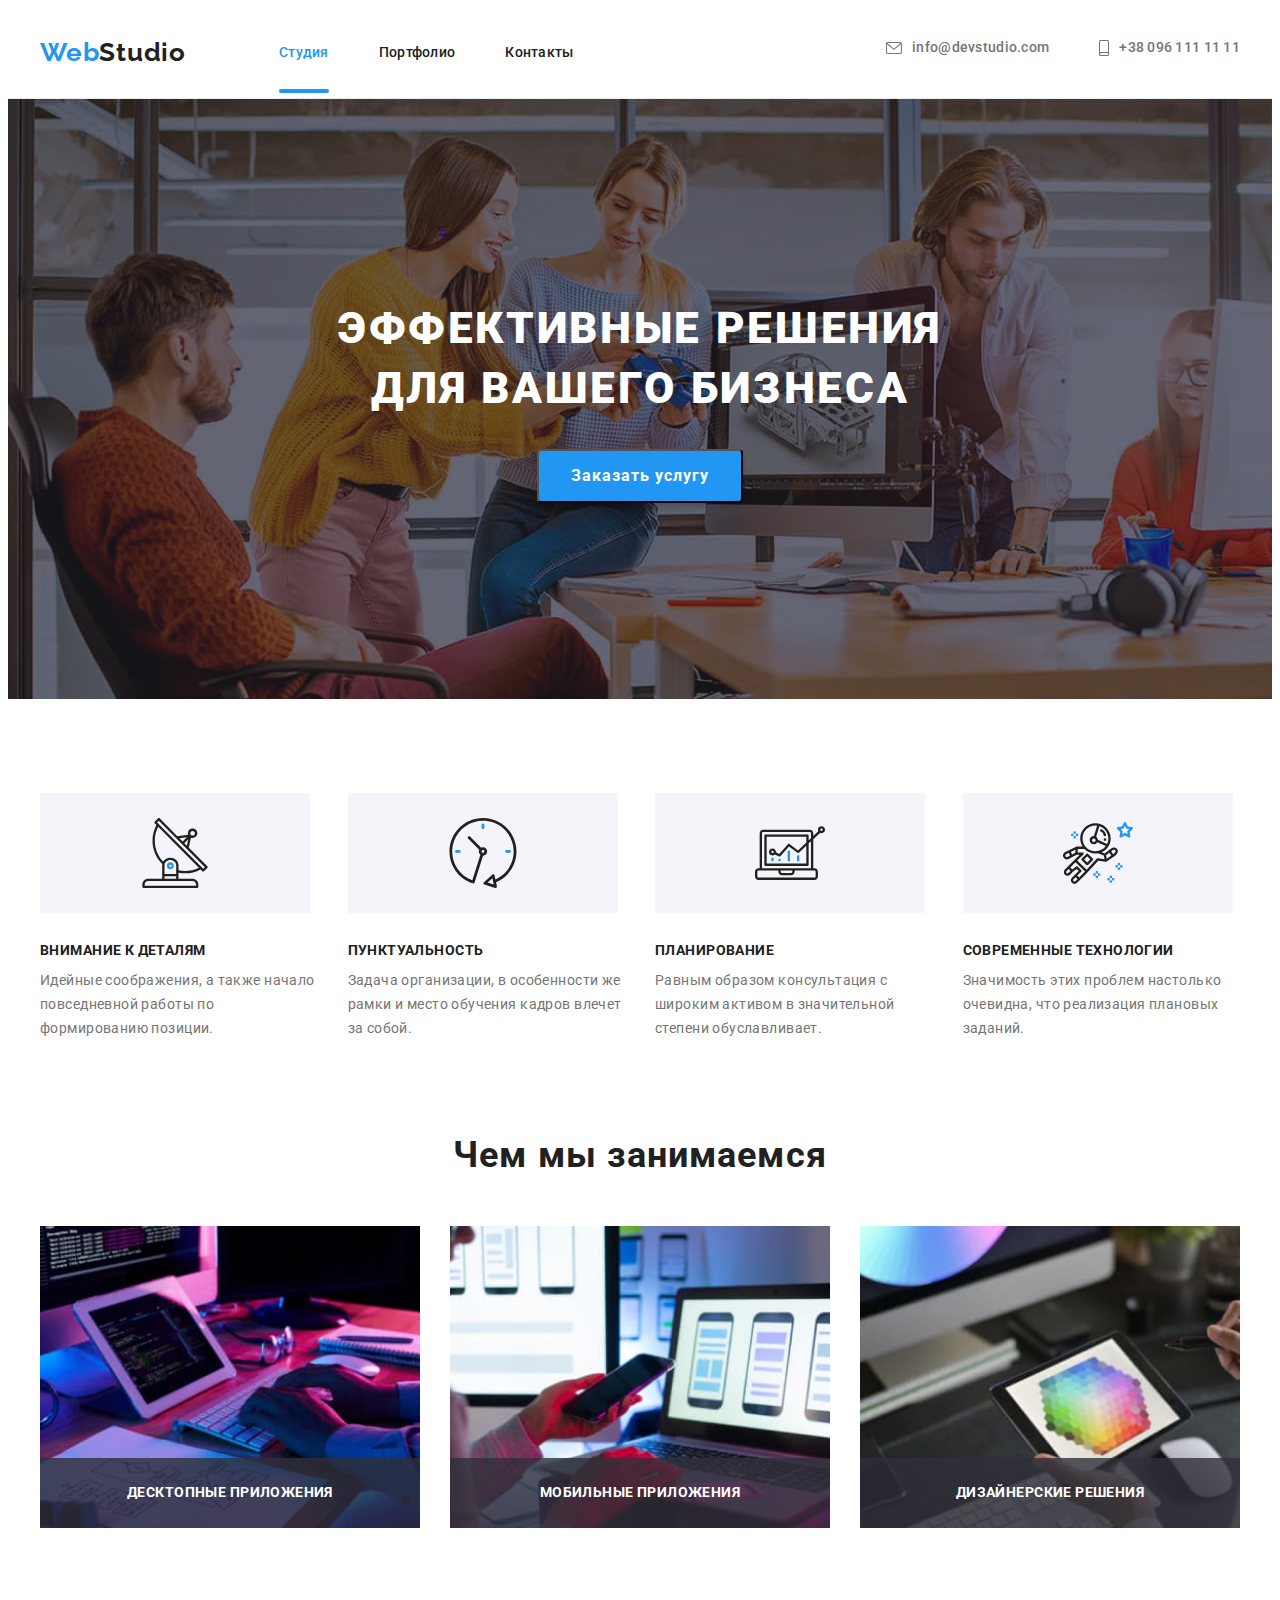
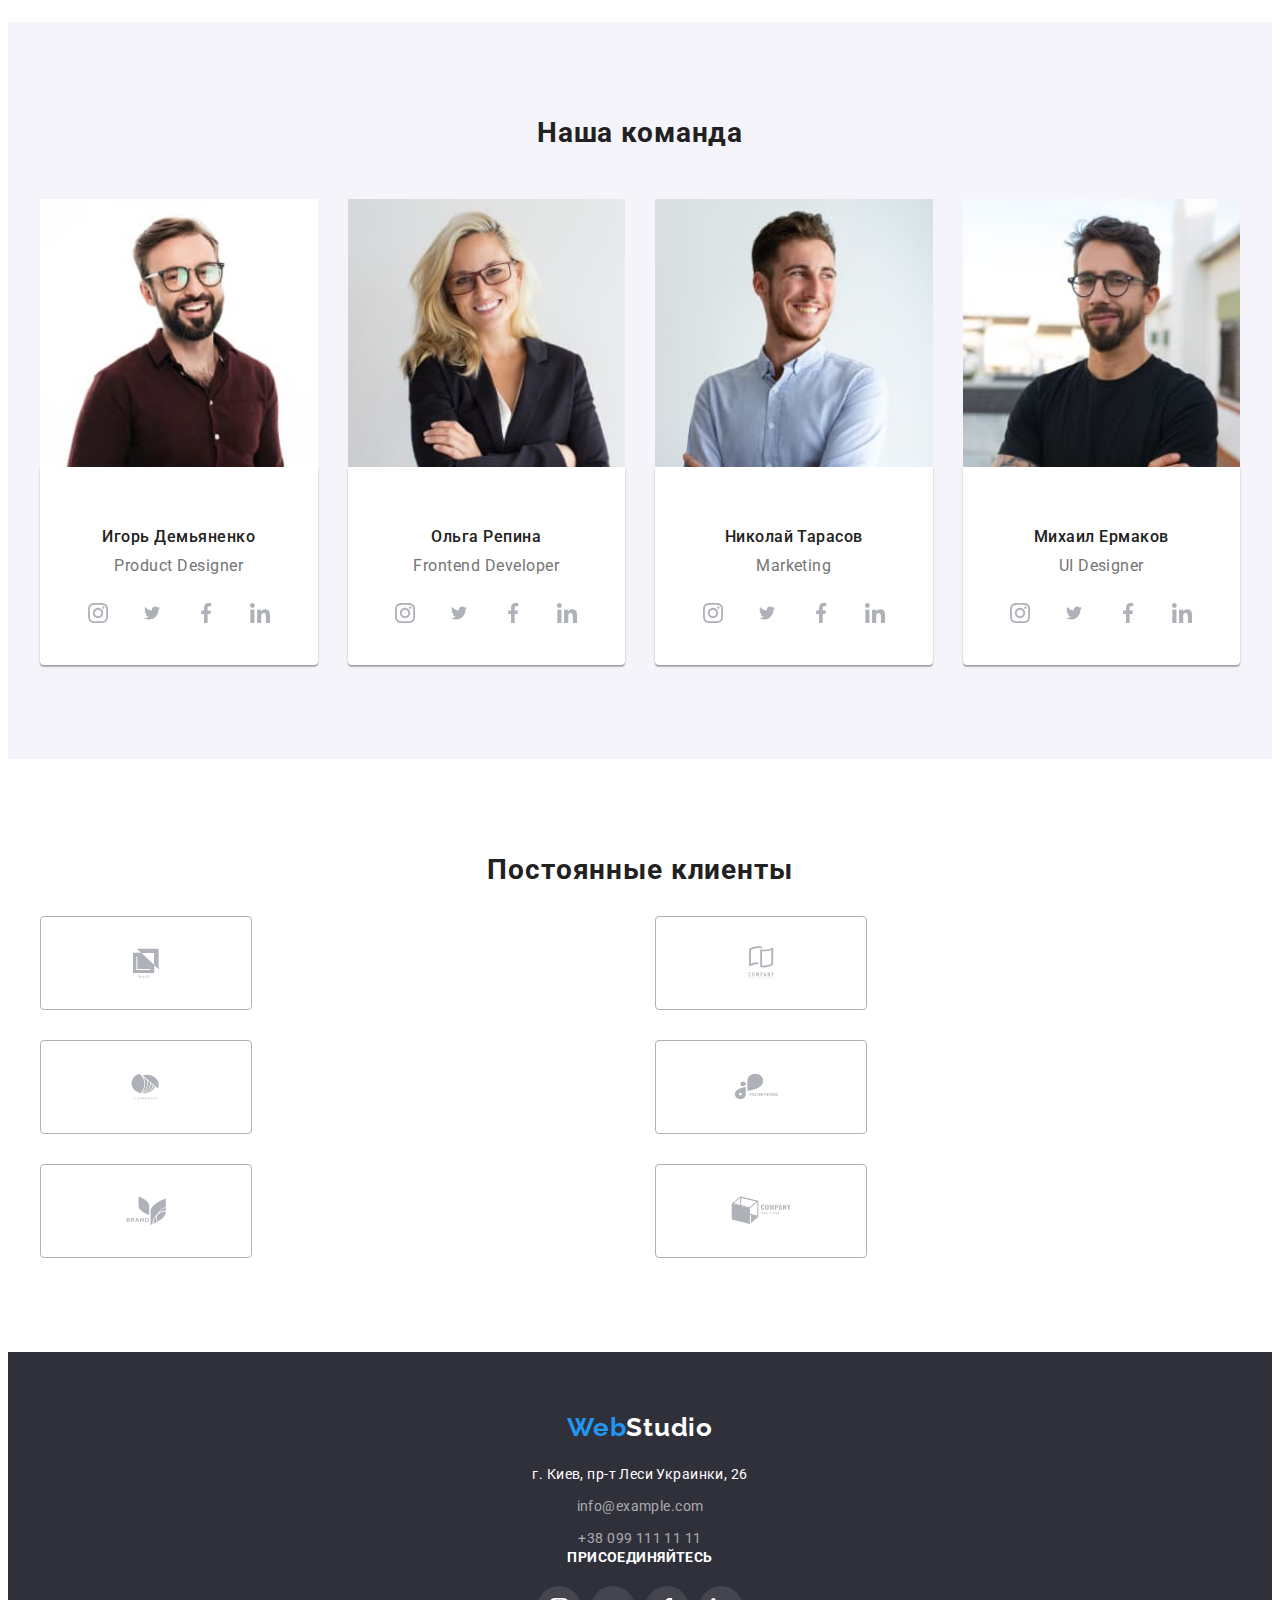
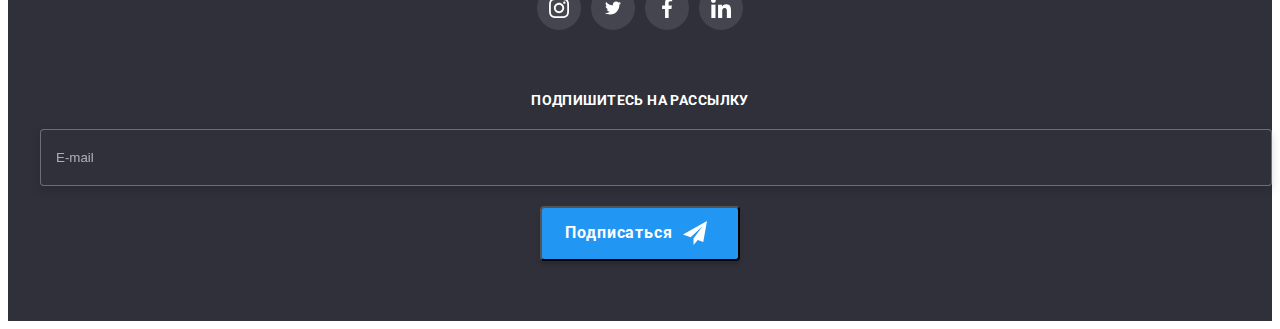
==== commit 20906072: "Добавляет our-clients для мобильной версии" ====
--- a/index.html
+++ b/index.html
@@ -364,7 +364,7 @@
            </ul>
         </div>
         </section>
-        <!-- <section class="our-clients section">
+        <section class="our-clients section">
             <div class="container">
             <h2 class="our-clients__title">Постоянные клиенты</h2>
             <ul class="our-clients-list list">
@@ -412,7 +412,7 @@
                 </li>
             </ul>
         </div>
-        </section> -->
+        </section>
     </main>
     <footer class="footer">
         <div class="container footer-container">
--- a/css/main.min.css
+++ b/css/main.min.css
@@ -1 +1 @@
-:root{--main-color: #212121;--accent-color: #2196F3;--main-font:"Roboto", sans-serif;--secondary-font: "Raleway", sans-serif;--header-background-color: #FFFFFF;--accent-background: #2F303A}.visually-hidden{position:absolute;width:1px;height:1px;margin:-1px;border:0;padding:0;white-space:nowrap;clip-path:inset(100%);clip:rect(0 0 0 0);overflow:hidden}h1,h2,h3,h4,h5,h6,p{margin-top:0;margin-bottom:0}ul,ol{margin-top:0;margin-bottom:0;padding-left:0}img{display:block}a{display:block}.link{text-decoration:none}.list{list-style:none}body{font-family:var(--main-font);color:var(--main-color)}img{display:block;width:100%;height:auto}.container{width:100%;padding-left:15px;padding-right:15px}@media screen and (min-width: 480px){.container{width:448px;margin-left:auto;margin-right:auto}}@media screen and (min-width: 768px){.container{width:768px}}@media screen and (min-width: 1200px){.container{width:1200px}}@media screen and (max-width: 767px){.section{padding-top:60px;padding-bottom:60px}}@media screen and (min-width: 768px){.section{padding-top:94px;padding-bottom:94px}}@media screen and (max-width: 767px){.mobile-menu{position:fixed;left:0;top:0;width:100%;height:100%;opacity:0;visibility:hidden;pointer-events:none;background-color:#fff;box-shadow:0px 4px 8px rgba(0,0,0,.04),0px 2px 4px rgba(0,0,0,.08),0px 1px 3px rgba(0,0,0,.16);transition:opacity 250ms cubic-bezier(0.4, 0, 0.2, 1),visibility 250ms cubic-bezier(0.4, 0, 0.2, 1)}.mobile-menu.is-open{opacity:1;visibility:visible;pointer-events:auto}.mobile-menu__container{position:relative;padding-top:48px;padding-bottom:48px;padding-left:40px}.mobile-menu__close-btn{position:absolute;background-color:rgba(0,0,0,0);border:none;padding:0;line-height:0;top:15px;right:15px}}@media screen and (min-width: 768px){.mobile-menu{display:none}}.modal-button{min-width:200px;font-family:var(--main-font);font-style:normal;font-weight:700;font-size:16px;line-height:1.88;display:flex;align-items:center;text-align:center;letter-spacing:.06em;cursor:pointer;background-color:var(--accent-color);color:#fff;box-shadow:0px 4px 4px rgba(0,0,0,.15);border-radius:4px;padding:10px 32px;margin-right:auto;margin-left:auto;transition:background-color 250ms cubic-bezier(0.4, 0, 0.2, 1)}.modal-button:hover,.modal-button:focus{background-color:#188ce8}.logo{font-family:var(--secondary-font);font-weight:700;font-size:24px;line-height:1.17;letter-spacing:.03em;color:#2196f3}.logo-header{padding-top:16px;padding-bottom:16px}.logo-footer{font-family:var(--secondary-font);font-style:normal;font-weight:700;font-size:24px;line-height:1.17;letter-spacing:.03em;color:#2196f3}@media screen and (min-width: 768px){.logo-header{margin-right:88px;padding-top:26px;padding-bottom:26px}}@media screen and (min-width: 1200px){.logo{font-size:26px;line-height:1.19}.logo-header{margin-right:93px;padding-top:24px;padding-bottom:25px}.logo-footer{font-size:26px;line-height:1.19}}.logo_theme_light{color:#212121}.logo_theme_dark{color:#fff}.backdrop{position:fixed;top:0;left:0;width:100vw;height:100vh;background:rgba(0,0,0,.2);transition:opacity 500ms linear,visibility 500ms linear}.backdrop.is-hidden{opacity:0;visibility:hidden;pointer-events:none}.modal{position:absolute;top:50%;left:50%;transform:translate(-50%, -50%);max-width:450px;height:auto;background-color:#fff;box-shadow:0px 1px 3px rgba(0,0,0,.12),0px 1px 1px rgba(0,0,0,.14),0px 2px 1px rgba(0,0,0,.2);border-radius:4px;padding:40px}.modal-close-button{position:absolute;top:8px;right:8px;display:flex;justify-content:center;align-items:center;width:30px;height:30px;background-color:#fff;border-radius:50%;border:1px solid rgba(0,0,0,.1);cursor:pointer;padding:0}.modal-close-button__icon{transition:fill 250ms cubic-bezier(0.4, 0, 0.2, 1)}.modal-close-button:hover .modal-close-button__icon,.modal-close-button:focus .modal-close-button__icon{fill:var(--accent-color)}.contact-form{display:flex;flex-direction:column}.contact-form__action{font-family:var(--main-font);font-weight:700;font-size:20px;line-height:1.15;text-align:center;letter-spacing:.03em;margin-bottom:12px;color:#212121}.contact-form__input-wrapper{position:relative;display:flex;flex-direction:column;margin-bottom:10px}.contact-form__label{font-family:var(--main-font);font-weight:400;font-size:12px;line-height:1.17;letter-spacing:.01em;margin-bottom:4px;color:#757575}.contact-form__input{width:100%;height:40px;padding-left:42px;border:1px solid rgba(33,33,33,.2);border-radius:4px;transition:border-color 250ms cubic-bezier(0.4, 0, 0.2, 1)}.contact-form__input:focus{outline:none;border-color:var(--accent-color)}.contact-form__input-icon{position:absolute;display:inline-block;top:50%;left:12px;transition:fill 250ms cubic-bezier(0.4, 0, 0.2, 1)}.contact-form__input:focus+.contact-form__input-icon{fill:var(--accent-color)}.contact-form__message{width:100%;height:120px;border:1px solid rgba(33,33,33,.2);border-radius:4px;padding:12px 16px;resize:none;transition:border-color 250ms cubic-bezier(0.4, 0, 0.2, 1)}.contact-form__message:focus{outline:none;border-color:var(--accent-color)}.contact-form__message::placeholder{color:rgba(117,117,117,.5)}.contact-form__checkbox{color:#fff}.contact-form__checkbox-label{margin-top:20px;display:flex;justify-content:center;align-items:center;font-family:var(--main-font);font-weight:400;font-size:12px;line-height:1.17;letter-spacing:.03em;color:#757575}.contact-form__checkbox-label::before{display:block;width:16px;height:15px;border:2px solid #212121;border-radius:2px;cursor:pointer;content:"";margin-right:7px}.contact-form__checkbox:checked+.contact-form__checkbox-label::before{background-color:var(--accent-color);background-image:url(../images/checkbox/check.svg);background-repeat:no-repeat;background-position:center;border-color:var(--accent-color)}.contact-form__checkbox:focus+.contact-form__checkbox-label::before{border-color:var(--accent-color)}.contact-form-checkbox-link{color:var(--accent-color)}.contact-form__button{align-self:center;width:200px;padding:10px 55px;margin-top:30px;background-color:var(--accent-color);box-shadow:0px 4px 4px rgba(0,0,0,.15);border-radius:4px;font-family:var(--main-font);font-weight:700;font-size:16px;line-height:1.88;letter-spacing:.06em;color:#fff;cursor:pointer}.contact-form__button:hover,.contact-form__button:focus{background-color:#188ce8}.header-container{display:flex;align-items:center;justify-content:space-between}@media screen and (max-width: 767px){.menu{display:none}.menu-address{display:none}.mobile-menu-open-button{background-color:rgba(0,0,0,0);border:none;padding:0;line-height:0;margin-left:auto}.mobile-menu-open-button__icon{fill:#212121}.mobile-menu__close-icon{transition:fill 250ms cubic-bezier(0.4, 0, 0.2, 1)}.mobile-menu__close-btn:hover .mobile-menu__close-icon,.mobile-menu__close-btn:focus .mobile-menu__close-icon{fill:var(--accent-color)}.mobile-menu__list-item:not(:last-child){margin-bottom:32px}.mobile-menu__list-link{font-family:var(--main-font);font-weight:500;font-size:40px;line-height:1.175;letter-spacing:.02em;color:#212121}.mobile-menu__list-link:focus,.mobile-menu__list-link:hover{color:var(--accent-color)}.mobile-menu__list .mobile-menu__list-link.mobile-menu__link-current{color:var(--accent-color)}.mobile-menu__list-address{margin-top:302px}.mobile-menu__address-item:not(:last-child){margin-bottom:32px}.mobile-menu__link-phone{font-family:var(--main-font);font-style:normal;font-weight:500;font-size:34px;line-height:1.18;letter-spacing:.02em;color:#2196f3}.mobile-menu__link-mail{font-family:var(--main-font);font-style:normal;font-weight:500;font-size:24px;line-height:1.17;letter-spacing:.02em;color:#757575}.mobile-menu__social-list{margin-top:64px;display:flex}.mobile-menu__social-list-item{position:relative}.mobile-menu__social-list-item:not(:last-child){margin-right:20px}.mobile-menu__social-list-item:not(:first-child)::before{position:absolute;display:block;top:0;left:-10px;height:22px;content:"";border:1px solid rgba(33,33,33,.2);transform:rotate(180deg)}.mobile-menu__social-list-link{font-family:var(--main-font);font-style:normal;font-weight:500;font-size:18px;line-height:1.22;letter-spacing:.02em;color:#2196f3}}@media screen and (min-width: 768px){.mobile-menu-open-button{display:none}.navigation{display:flex;align-items:center}.menu{display:flex}.menu__item:not(:last-child){margin-right:50px}.menu__link{position:relative;font-weight:500;font-size:14px;line-height:1.14;letter-spacing:.02em;color:inherit;padding-top:32px;padding-bottom:32px;transition:color 250ms cubic-bezier(0.4, 0, 0.2, 1)}.menu__link:hover,.menu__link:focus{color:var(--accent-color)}.menu-address{display:flex;flex-direction:column}.menu .menu__link.menu__link_current{color:var(--accent-color)}.menu .menu__link.menu__link_current::after{position:absolute;display:block;content:"";width:100%;height:4px;border-radius:2px;margin-top:28px;background-color:var(--accent-color)}.menu-address__item:not(:last-child){margin-bottom:10px}.menu-address__mail{display:flex;align-items:center;font-weight:500;font-size:12px;line-height:1.17;letter-spacing:.02em;color:#757575;transition:color 250ms cubic-bezier(0.4, 0, 0.2, 1)}.menu-address__mail:hover,.menu-address__mail:focus{color:var(--accent-color)}.menu-address__icon{margin-right:8px;width:10px;height:14px;fill:#757575;transition:fill 250ms cubic-bezier(0.4, 0, 0.2, 1)}.menu-address__mail:hover .menu-address__icon,.menu-address__mail:focus .menu-address__icon{fill:var(--accent-color)}.menu-address__phone-number{display:flex;align-items:center;font-weight:500;font-size:12px;line-height:1.17;letter-spacing:.02em;color:#757575;transition:color 250ms cubic-bezier(0.4, 0, 0.2, 1)}.menu-address__phone-number:hover,.menu-address__phone-number:focus{color:var(--accent-color)}.menu-address__phone-icon{margin-right:8px;width:14px;height:10px;fill:#757575;transition:fill 250ms cubic-bezier(0.4, 0, 0.2, 1)}.menu-address__phone-number:hover .menu-address__phone-icon,.menu-address__phone-number:focus .menu-address__phone-icon{fill:var(--accent-color)}}@media screen and (min-width: 1200px){.page-header{border-bottom:1px solid #ececec}.header{background-color:var(--header-background-color)}.navigation{display:flex;align-items:center}.menu{display:flex;align-items:center}.menu-address{display:flex;flex-direction:row}.menu .menu__link.menu__link_current{color:var(--accent-color)}.menu .menu__link.menu__link_current::after{position:absolute;display:block;content:"";width:100%;height:4px;border-radius:2px;margin-top:28px;background-color:var(--accent-color)}.menu__item:not(:last-child){margin-right:50px}.menu__link{position:relative;font-weight:500;font-size:14px;line-height:1.14;letter-spacing:.02em;color:inherit;padding-top:32px;padding-bottom:32px;transition:color 250ms cubic-bezier(0.4, 0, 0.2, 1)}.menu__link:hover,.menu__link:focus{color:var(--accent-color)}.menu-address__item:not(:last-child){margin-right:50px}.menu-address__mail{display:flex;align-items:center;font-weight:500;font-size:14px;line-height:1.14;letter-spacing:.02em;color:#757575;padding-top:32px;padding-bottom:32px;transition:color 250ms cubic-bezier(0.4, 0, 0.2, 1)}.menu-address__mail:hover,.menu-address__mail:focus{color:var(--accent-color)}.menu-address__icon{margin-right:10px;width:16px;height:12px;fill:#757575;transition:fill 250ms cubic-bezier(0.4, 0, 0.2, 1)}.menu-address__mail:hover .menu-address__icon,.menu-address__mail:focus .menu-address__icon{fill:var(--accent-color)}.menu-address__phone-number{display:flex;align-items:center;font-weight:500;font-size:14px;line-height:1.14;letter-spacing:.02em;color:#757575;padding-top:32px;padding-bottom:32px;transition:color 250ms cubic-bezier(0.4, 0, 0.2, 1)}.menu-address__phone-number:hover,.menu-address__phone-number:focus{color:var(--accent-color)}.menu-address__phone-icon{margin-right:10px;width:10px;height:16px;fill:#757575;transition:fill 250ms cubic-bezier(0.4, 0, 0.2, 1)}.menu-address__phone-number:hover .menu-address__phone-icon,.menu-address__phone-number:focus .menu-address__phone-icon{fill:var(--accent-color)}}.hero{max-width:480px;height:400px;margin-left:auto;margin-right:auto;background-image:linear-gradient(rgba(47, 48, 58, 0.4), rgba(47, 48, 58, 0.4)),url("../images/hero/hero-mobile-image.jpg");background-size:cover;background-repeat:no-repeat;background-color:var(--accent-background)}@media(min-device-pixel-ratio: 2),(min-resolution: 192dpi),(min-resolution: 2dppx){.hero{background-image:linear-gradient(to right, rgba(47, 48, 58, 0.4), rgba(47, 48, 58, 0.4)),url("../images/hero/hero-mobile-image@2x.jpg")}}.hero__title{max-width:360px;min-height:84px;font-family:var(--main-font);font-weight:900;font-size:26px;line-height:1.62;text-align:center;letter-spacing:.06em;text-transform:uppercase;color:#fff;margin-right:auto;margin-left:auto;margin-bottom:30px;padding-top:118px}@media screen and (min-width: 768px){.hero{max-width:768px;height:400px;margin-left:auto;margin-right:auto;background-image:linear-gradient(rgba(47, 48, 58, 0.4), rgba(47, 48, 58, 0.4)),url("../images/hero/hero-tablet-image.jpg");background-size:cover;background-repeat:no-repeat;background-color:var(--accent-background)}}@media screen and (min-width: 768px)and (min-device-pixel-ratio: 2),screen and (min-width: 768px)and (min-resolution: 192dpi),screen and (min-width: 768px)and (min-resolution: 2dppx){.hero{background-image:linear-gradient(to right, rgba(47, 48, 58, 0.4), rgba(47, 48, 58, 0.4)),url("../images/hero/hero-tablet-image@2x.jpg")}}@media screen and (min-width: 1200px){.hero{max-width:1600px;height:600px;margin-left:auto;margin-right:auto;background-image:linear-gradient(rgba(47, 48, 58, 0.4), rgba(47, 48, 58, 0.4)),url("../images/hero/hero-desktop-image.jpg");background-size:cover;background-repeat:no-repeat;background-color:var(--accent-background)}}@media screen and (min-width: 1200px)and (min-device-pixel-ratio: 2),screen and (min-width: 1200px)and (min-resolution: 192dpi),screen and (min-width: 1200px)and (min-resolution: 2dppx){.hero{background-image:linear-gradient(to right, rgba(47, 48, 58, 0.4), rgba(47, 48, 58, 0.4)),url("../images/hero/hero-desktop-image@2x.jpg")}}@media screen and (min-width: 1200px){.hero__title{max-width:696px;min-height:120px;font-weight:900;font-size:44px;line-height:1.36;text-align:center;letter-spacing:.06em;text-transform:uppercase;color:#fff;margin-right:auto;margin-left:auto;padding-top:200px;margin-bottom:30px}}.advantages{padding-bottom:0}.advantages-list{display:block}.advantages-list__container{width:100%;height:120px;display:flex;align-items:center;justify-content:center;margin-bottom:30px;background-color:#f5f4fa}@media screen and (max-width: 1200px){.advantages-list__item:last-child{padding-bottom:60px}}@media screen and (max-width: 480px){.advantages-list__subtitle{text-align:center}.advantages-list__subtitle{text-align:center}.advantages-list__description{width:100%;margin-bottom:30px}}.advantages-list__subtitle{margin-bottom:10px}.advantages-list__subtitle{font-weight:700;font-size:14px;line-height:1.14;letter-spacing:.03em;text-transform:uppercase}.advantages-list__description{font-weight:400;font-size:14px;line-height:1.71;letter-spacing:.03em;color:#757575}@media screen and (min-width: 768px){.advantages-list{display:flex;flex-wrap:wrap;margin-top:-15px;margin-left:-15px}.advantages-list__container{width:354px;height:120px;display:flex;align-items:center;justify-content:center;margin-bottom:30px;background-color:#f5f4fa}.advantages-list__item{flex-basis:calc((100% - 30px)/2);margin-top:15px;margin-left:15px;min-width:354px}}@media screen and (min-width: 1200px){.advantages-list{display:flex;flex:wrap;margin-top:-30px;margin-left:-30px}.advantages-list__container{width:270px;height:120px;display:flex;align-items:center;justify-content:center;margin-bottom:30px;background-color:#f5f4fa}.advantages-list__item{flex-basis:calc((100% - 120px)/4);margin-top:30px;margin-left:30px;min-width:270px}}@media screen and (max-width: 1200px){.services{display:none}}.services__title{font-weight:700;font-size:36px;line-height:1.16;text-align:center;letter-spacing:.03em}.services__title{margin-bottom:50px}.services-list{display:flex;flex-wrap:wrap;margin-left:-30px;margin-top:-30px}.services-list__item{position:relative;flex-basis:calc((100% - 90px)/3);margin-left:30px;margin-top:30px}.services-list__description{width:100%;position:absolute;bottom:0;left:0;padding-top:27px;padding-bottom:27px;font-family:var(--main-font);font-weight:700;font-size:14px;line-height:1.14;text-align:center;letter-spacing:.03em;text-transform:uppercase;color:#fff;background:rgba(47,48,58,.8)}.our-team{background-color:#f5f4fa}.our-team__title{margin-bottom:30px}.our-team__title{font-family:var(--main-font);font-weight:700;font-size:28px;line-height:1.18;text-align:center;letter-spacing:.03em;color:#212121}.our-team-list__subtitle{margin-top:30px;margin-bottom:10px;font-weight:500;font-size:16px;line-height:1.19;text-align:center;letter-spacing:.03em}.our-team-list__description{font-weight:400;font-size:16px;line-height:1.19;text-align:center;letter-spacing:.03em;color:#757575;margin-bottom:16px}.social-list{display:flex;justify-content:center}.social-list__item:not(:last-child){margin-right:10px}.social-list__link{display:flex;align-items:center;justify-content:center;width:44px;height:44px;background-color:#fff;border-radius:50%;transition:background-color 250ms cubic-bezier(0.4, 0, 0.2, 1)}.social-list__link:hover,.social-list__link:focus{background-color:var(--accent-color)}.social-list__icon{fill:#afb1b8;transition:fill 250ms cubic-bezier(0.4, 0, 0.2, 1)}.social-list__link:hover .social-list__icon,.social-list__link:focus .social-list__icon{fill:#fff}@media screen and (min-width: 1200px){.our-team__title{margin-bottom:50px}}@media screen and (max-width: 767px){.our-team-list__item:not(:last-child){margin-bottom:30px}.our-team-list__content-wrapper{padding-top:30px;padding-bottom:24px;padding-left:122px;padding-right:122px;background:#fff;box-shadow:0px 1px 3px rgba(0,0,0,.12),0px 1px 1px rgba(0,0,0,.14),0px 2px 1px rgba(0,0,0,.2);border-radius:0px 0px 4px 4px}}@media screen and (min-width: 768px){.our-team-list{display:flex;flex-wrap:wrap;margin-left:-30px;margin-top:-30px}.our-team-list__item{flex-basis:calc((100% - 60px)/2);margin-left:30px;margin-top:30px}.our-team-list__content-wrapper{padding-top:16px;padding-bottom:24px;padding-left:74px;padding-right:74px;background:#fff;box-shadow:0px 1px 3px rgba(0,0,0,.12),0px 1px 1px rgba(0,0,0,.14),0px 2px 1px rgba(0,0,0,.2);border-radius:0px 0px 4px 4px}}@media screen and (min-width: 1200px){.our-team-list{display:flex;flex-wrap:wrap;margin-left:-30px;margin-top:-30px}.our-team-list__item{flex-basis:calc((100% - 120px)/4);margin-left:30px;margin-top:30px}.our-team-list__content-wrapper{padding-top:30px;padding-bottom:30px;padding-left:32px;padding-right:32px;background:#fff;box-shadow:0px 1px 3px rgba(0,0,0,.12),0px 1px 1px rgba(0,0,0,.14),0px 2px 1px rgba(0,0,0,.2);border-radius:0px 0px 4px 4px}}.our-clients__title{font-family:var(--main-font);font-style:normal;font-weight:700;font-size:36px;line-height:42px;text-align:center;letter-spacing:.03em;color:var(--main-color);margin-bottom:50px}.our-clients-list{display:flex;justify-content:center;align-items:center}.our-clients-list__link{display:flex;justify-content:center;align-items:center;width:170px;height:92px;border:1px solid #afb1b8;border-radius:4px;transition:border-color 250ms cubic-bezier(0.4, 0, 0.2, 1)}.our-clients-list__link:hover,.our-clients-list__link:focus{border-color:var(--accent-color)}.our-clients-list__item:not(:last-child){margin-right:30px}.our-client-list__icon{fill:#afb1b8;transition:fill 250ms cubic-bezier(0.4, 0, 0.2, 1)}.our-clients-list__link:hover .our-client-list__icon,.our-clients-list__link:focus .our-client-list__icon{fill:var(--accent-color)}.footer{background-color:var(--accent-background);padding-top:60px;padding-bottom:60px}.footer-list{margin-top:20px}@media screen and (max-width: 767px){.footer{text-align:center}}.filter-portfolio-list{display:flex;justify-content:center;margin-bottom:50px}.filter-portfolio-list:active{color:var(--accent-color)}.filter-portfolio-list__item:not(:last-child){margin-right:8px}.filter-portfolio-list__button{font-family:inherit;font-weight:500;font-size:16px;line-height:1.62;text-align:center;letter-spacing:.03em;cursor:pointer;color:inherit;background-color:#f5f4fa;border-radius:4px;border:none;padding:6px 22px;transition:color 250ms cubic-bezier(0.4, 0, 0.2, 1),background-color 250ms cubic-bezier(0.4, 0, 0.2, 1),box-shadow 250ms cubic-bezier(0.4, 0, 0.2, 1)}.filter-portfolio-list__button:hover,.filter-portfolio-list__button:focus{color:#fff;background-color:var(--accent-color);box-shadow:0px 3px 1px rgba(0,0,0,.1),0px 1px 2px rgba(0,0,0,.08),0px 2px 2px rgba(0,0,0,.12)}.portfolio-list{display:flex;flex-wrap:wrap;margin-left:-30px;margin-top:-30px}.portfolio-list__item{flex-basis:calc((100% - 90px)/3);margin-left:30px;margin-top:30px}.portfolio-list__wrapper{padding:20px 24px;background:#fff;border:1px solid #eee;border-top:0px}.portfolio__subtitle{margin-bottom:4px;font-family:inherit;font-weight:700;font-size:18px;line-height:2;letter-spacing:.06em;color:inherit}.portfolio__description{font-size:16px;line-height:1.88;letter-spacing:.03em;color:#757575}.portfolio-list__link{font-family:inherit;color:inherit}.portfolio-list__link:hover,.portfolio-list__link:focus{box-shadow:0px 1px 1px rgba(0,0,0,.12),0px 4px 4px rgba(0,0,0,.06),1px 4px 6px rgba(0,0,0,.16)}.portfolio-list__box{position:relative;overflow:hidden}.portfolio__overlay{position:absolute;display:flex;justify-content:center;align-items:center;top:0;left:0;width:100%;height:100%;background:rgba(33,150,243,.9);padding-left:24px;padding-right:24px;transform:translateY(100%);transition:opacity 250ms cubic-bezier(0.4, 0, 0.2, 1),transform 250ms cubic-bezier(0.4, 0, 0.2, 1)}.portfolio-list__link:hover .portfolio__overlay{opacity:1;transform:translateY(0)}.portfolio__overlay-description{font-family:var(--main-font);font-weight:400;font-size:18px;line-height:1.56;padding:63px 24px;letter-spacing:.03em;color:#fff}/*# sourceMappingURL=main.min.css.map */+:root{--main-color: #212121;--accent-color: #2196F3;--main-font:"Roboto", sans-serif;--secondary-font: "Raleway", sans-serif;--header-background-color: #FFFFFF;--accent-background: #2F303A}.visually-hidden{position:absolute;width:1px;height:1px;margin:-1px;border:0;padding:0;white-space:nowrap;clip-path:inset(100%);clip:rect(0 0 0 0);overflow:hidden}h1,h2,h3,h4,h5,h6,p{margin-top:0;margin-bottom:0}ul,ol{margin-top:0;margin-bottom:0;padding-left:0}img{display:block}a{display:block}.link{text-decoration:none}.list{list-style:none}body{font-family:var(--main-font);color:var(--main-color)}img{display:block;width:100%;height:auto}.container{width:100%;padding-left:15px;padding-right:15px}@media screen and (min-width: 480px){.container{width:480px;margin-left:auto;margin-right:auto}}@media screen and (min-width: 768px){.container{width:768px}}@media screen and (min-width: 1200px){.container{width:1200px}}@media screen and (max-width: 767px){.section{padding-top:60px;padding-bottom:60px}}@media screen and (min-width: 768px){.section{padding-top:94px;padding-bottom:94px}}@media screen and (max-width: 767px){.mobile-menu{position:fixed;left:0;top:0;width:100%;height:100%;opacity:0;visibility:hidden;pointer-events:none;background-color:#fff;box-shadow:0px 4px 8px rgba(0,0,0,.04),0px 2px 4px rgba(0,0,0,.08),0px 1px 3px rgba(0,0,0,.16);transition:opacity 250ms cubic-bezier(0.4, 0, 0.2, 1),visibility 250ms cubic-bezier(0.4, 0, 0.2, 1)}.mobile-menu.is-open{opacity:1;visibility:visible;pointer-events:auto}.mobile-menu__container{position:relative;padding-top:48px;padding-bottom:48px;padding-left:40px}.mobile-menu__close-btn{position:absolute;background-color:rgba(0,0,0,0);border:none;padding:0;line-height:0;top:15px;right:15px}}@media screen and (min-width: 768px){.mobile-menu{display:none}}.modal-button{min-width:200px;font-family:var(--main-font);font-style:normal;font-weight:700;font-size:16px;line-height:1.88;display:flex;align-items:center;text-align:center;letter-spacing:.06em;cursor:pointer;background-color:var(--accent-color);color:#fff;box-shadow:0px 4px 4px rgba(0,0,0,.15);border-radius:4px;padding:10px 32px;margin-right:auto;margin-left:auto;transition:background-color 250ms cubic-bezier(0.4, 0, 0.2, 1)}.modal-button:hover,.modal-button:focus{background-color:#188ce8}.logo{font-family:var(--secondary-font);font-weight:700;font-size:24px;line-height:1.17;letter-spacing:.03em;color:#2196f3}.logo-header{padding-top:16px;padding-bottom:16px}.logo-footer{font-family:var(--secondary-font);font-style:normal;font-weight:700;font-size:24px;line-height:1.17;letter-spacing:.03em;color:#2196f3}@media screen and (min-width: 768px){.logo-header{margin-right:88px;padding-top:26px;padding-bottom:26px}}@media screen and (min-width: 1200px){.logo{font-size:26px;line-height:1.19}.logo-header{margin-right:93px;padding-top:24px;padding-bottom:25px}.logo-footer{font-size:26px;line-height:1.19}}.logo_theme_light{color:#212121}.logo_theme_dark{color:#fff}.backdrop{position:fixed;top:0;left:0;width:100vw;height:100vh;background:rgba(0,0,0,.2);transition:opacity 500ms linear,visibility 500ms linear}.backdrop.is-hidden{opacity:0;visibility:hidden;pointer-events:none}.modal{position:absolute;top:50%;left:50%;transform:translate(-50%, -50%);max-width:450px;height:auto;background-color:#fff;box-shadow:0px 1px 3px rgba(0,0,0,.12),0px 1px 1px rgba(0,0,0,.14),0px 2px 1px rgba(0,0,0,.2);border-radius:4px;padding:40px}.modal-close-button{position:absolute;top:8px;right:8px;display:flex;justify-content:center;align-items:center;width:30px;height:30px;background-color:#fff;border-radius:50%;border:1px solid rgba(0,0,0,.1);cursor:pointer;padding:0}.modal-close-button__icon{transition:fill 250ms cubic-bezier(0.4, 0, 0.2, 1)}.modal-close-button:hover .modal-close-button__icon,.modal-close-button:focus .modal-close-button__icon{fill:var(--accent-color)}.contact-form{display:flex;flex-direction:column}.contact-form__action{font-family:var(--main-font);font-weight:700;font-size:20px;line-height:1.15;text-align:center;letter-spacing:.03em;margin-bottom:12px;color:#212121}.contact-form__input-wrapper{position:relative;display:flex;flex-direction:column;margin-bottom:10px}.contact-form__label{font-family:var(--main-font);font-weight:400;font-size:12px;line-height:1.17;letter-spacing:.01em;margin-bottom:4px;color:#757575}.contact-form__input{width:100%;height:40px;padding-left:42px;border:1px solid rgba(33,33,33,.2);border-radius:4px;transition:border-color 250ms cubic-bezier(0.4, 0, 0.2, 1)}.contact-form__input:focus{outline:none;border-color:var(--accent-color)}.contact-form__input-icon{position:absolute;display:inline-block;top:50%;left:12px;transition:fill 250ms cubic-bezier(0.4, 0, 0.2, 1)}.contact-form__input:focus+.contact-form__input-icon{fill:var(--accent-color)}.contact-form__message{width:100%;height:120px;border:1px solid rgba(33,33,33,.2);border-radius:4px;padding:12px 16px;resize:none;transition:border-color 250ms cubic-bezier(0.4, 0, 0.2, 1)}.contact-form__message:focus{outline:none;border-color:var(--accent-color)}.contact-form__message::placeholder{color:rgba(117,117,117,.5)}.contact-form__checkbox{color:#fff}.contact-form__checkbox-label{margin-top:20px;display:flex;justify-content:center;align-items:center;font-family:var(--main-font);font-weight:400;font-size:12px;line-height:1.17;letter-spacing:.03em;color:#757575}.contact-form__checkbox-label::before{display:block;width:16px;height:15px;border:2px solid #212121;border-radius:2px;cursor:pointer;content:"";margin-right:7px}.contact-form__checkbox:checked+.contact-form__checkbox-label::before{background-color:var(--accent-color);background-image:url(../images/checkbox/check.svg);background-repeat:no-repeat;background-position:center;border-color:var(--accent-color)}.contact-form__checkbox:focus+.contact-form__checkbox-label::before{border-color:var(--accent-color)}.contact-form-checkbox-link{color:var(--accent-color)}.contact-form__button{align-self:center;width:200px;padding:10px 55px;margin-top:30px;background-color:var(--accent-color);box-shadow:0px 4px 4px rgba(0,0,0,.15);border-radius:4px;font-family:var(--main-font);font-weight:700;font-size:16px;line-height:1.88;letter-spacing:.06em;color:#fff;cursor:pointer}.contact-form__button:hover,.contact-form__button:focus{background-color:#188ce8}.header-container{display:flex;align-items:center;justify-content:space-between}@media screen and (max-width: 767px){.menu{display:none}.menu-address{display:none}.mobile-menu-open-button{background-color:rgba(0,0,0,0);border:none;padding:0;line-height:0;margin-left:auto}.mobile-menu-open-button__icon{fill:#212121}.mobile-menu__close-icon{transition:fill 250ms cubic-bezier(0.4, 0, 0.2, 1)}.mobile-menu__close-btn:hover .mobile-menu__close-icon,.mobile-menu__close-btn:focus .mobile-menu__close-icon{fill:var(--accent-color)}.mobile-menu__list-item:not(:last-child){margin-bottom:32px}.mobile-menu__list-link{font-family:var(--main-font);font-weight:500;font-size:40px;line-height:1.175;letter-spacing:.02em;color:#212121}.mobile-menu__list-link:focus,.mobile-menu__list-link:hover{color:var(--accent-color)}.mobile-menu__list .mobile-menu__list-link.mobile-menu__link-current{color:var(--accent-color)}.mobile-menu__list-address{margin-top:302px}.mobile-menu__address-item:not(:last-child){margin-bottom:32px}.mobile-menu__link-phone{font-family:var(--main-font);font-style:normal;font-weight:500;font-size:34px;line-height:1.18;letter-spacing:.02em;color:#2196f3}.mobile-menu__link-mail{font-family:var(--main-font);font-style:normal;font-weight:500;font-size:24px;line-height:1.17;letter-spacing:.02em;color:#757575}.mobile-menu__social-list{margin-top:64px;display:flex}.mobile-menu__social-list-item{position:relative}.mobile-menu__social-list-item:not(:last-child){margin-right:20px}.mobile-menu__social-list-item:not(:first-child)::before{position:absolute;display:block;top:0;left:-10px;height:22px;content:"";border:1px solid rgba(33,33,33,.2);transform:rotate(180deg)}.mobile-menu__social-list-link{font-family:var(--main-font);font-style:normal;font-weight:500;font-size:18px;line-height:1.22;letter-spacing:.02em;color:#2196f3}}@media screen and (min-width: 768px){.mobile-menu-open-button{display:none}.navigation{display:flex;align-items:center}.menu{display:flex}.menu__item:not(:last-child){margin-right:50px}.menu__link{position:relative;font-weight:500;font-size:14px;line-height:1.14;letter-spacing:.02em;color:inherit;padding-top:32px;padding-bottom:32px;transition:color 250ms cubic-bezier(0.4, 0, 0.2, 1)}.menu__link:hover,.menu__link:focus{color:var(--accent-color)}.menu-address{display:flex;flex-direction:column}.menu .menu__link.menu__link_current{color:var(--accent-color)}.menu .menu__link.menu__link_current::after{position:absolute;display:block;content:"";width:100%;height:4px;border-radius:2px;margin-top:28px;background-color:var(--accent-color)}.menu-address__item:not(:last-child){margin-bottom:10px}.menu-address__mail{display:flex;align-items:center;font-weight:500;font-size:12px;line-height:1.17;letter-spacing:.02em;color:#757575;transition:color 250ms cubic-bezier(0.4, 0, 0.2, 1)}.menu-address__mail:hover,.menu-address__mail:focus{color:var(--accent-color)}.menu-address__icon{margin-right:8px;width:10px;height:14px;fill:#757575;transition:fill 250ms cubic-bezier(0.4, 0, 0.2, 1)}.menu-address__mail:hover .menu-address__icon,.menu-address__mail:focus .menu-address__icon{fill:var(--accent-color)}.menu-address__phone-number{display:flex;align-items:center;font-weight:500;font-size:12px;line-height:1.17;letter-spacing:.02em;color:#757575;transition:color 250ms cubic-bezier(0.4, 0, 0.2, 1)}.menu-address__phone-number:hover,.menu-address__phone-number:focus{color:var(--accent-color)}.menu-address__phone-icon{margin-right:8px;width:14px;height:10px;fill:#757575;transition:fill 250ms cubic-bezier(0.4, 0, 0.2, 1)}.menu-address__phone-number:hover .menu-address__phone-icon,.menu-address__phone-number:focus .menu-address__phone-icon{fill:var(--accent-color)}}@media screen and (min-width: 1200px){.page-header{border-bottom:1px solid #ececec}.header{background-color:var(--header-background-color)}.navigation{display:flex;align-items:center}.menu{display:flex;align-items:center}.menu-address{display:flex;flex-direction:row}.menu .menu__link.menu__link_current{color:var(--accent-color)}.menu .menu__link.menu__link_current::after{position:absolute;display:block;content:"";width:100%;height:4px;border-radius:2px;margin-top:28px;background-color:var(--accent-color)}.menu__item:not(:last-child){margin-right:50px}.menu__link{position:relative;font-weight:500;font-size:14px;line-height:1.14;letter-spacing:.02em;color:inherit;padding-top:32px;padding-bottom:32px;transition:color 250ms cubic-bezier(0.4, 0, 0.2, 1)}.menu__link:hover,.menu__link:focus{color:var(--accent-color)}.menu-address__item:not(:last-child){margin-right:50px}.menu-address__mail{display:flex;align-items:center;font-weight:500;font-size:14px;line-height:1.14;letter-spacing:.02em;color:#757575;padding-top:32px;padding-bottom:32px;transition:color 250ms cubic-bezier(0.4, 0, 0.2, 1)}.menu-address__mail:hover,.menu-address__mail:focus{color:var(--accent-color)}.menu-address__icon{margin-right:10px;width:16px;height:12px;fill:#757575;transition:fill 250ms cubic-bezier(0.4, 0, 0.2, 1)}.menu-address__mail:hover .menu-address__icon,.menu-address__mail:focus .menu-address__icon{fill:var(--accent-color)}.menu-address__phone-number{display:flex;align-items:center;font-weight:500;font-size:14px;line-height:1.14;letter-spacing:.02em;color:#757575;padding-top:32px;padding-bottom:32px;transition:color 250ms cubic-bezier(0.4, 0, 0.2, 1)}.menu-address__phone-number:hover,.menu-address__phone-number:focus{color:var(--accent-color)}.menu-address__phone-icon{margin-right:10px;width:10px;height:16px;fill:#757575;transition:fill 250ms cubic-bezier(0.4, 0, 0.2, 1)}.menu-address__phone-number:hover .menu-address__phone-icon,.menu-address__phone-number:focus .menu-address__phone-icon{fill:var(--accent-color)}}.hero{max-width:480px;height:400px;margin-left:auto;margin-right:auto;background-image:linear-gradient(rgba(47, 48, 58, 0.4), rgba(47, 48, 58, 0.4)),url("../images/hero/hero-mobile-image.jpg");background-size:cover;background-repeat:no-repeat;background-color:var(--accent-background)}@media(min-device-pixel-ratio: 2),(min-resolution: 192dpi),(min-resolution: 2dppx){.hero{background-image:linear-gradient(to right, rgba(47, 48, 58, 0.4), rgba(47, 48, 58, 0.4)),url("../images/hero/hero-mobile-image@2x.jpg")}}.hero__title{max-width:360px;min-height:84px;font-family:var(--main-font);font-weight:900;font-size:26px;line-height:1.62;text-align:center;letter-spacing:.06em;text-transform:uppercase;color:#fff;margin-right:auto;margin-left:auto;margin-bottom:30px;padding-top:118px}@media screen and (min-width: 768px){.hero{max-width:768px;height:400px;margin-left:auto;margin-right:auto;background-image:linear-gradient(rgba(47, 48, 58, 0.4), rgba(47, 48, 58, 0.4)),url("../images/hero/hero-tablet-image.jpg");background-size:cover;background-repeat:no-repeat;background-color:var(--accent-background)}}@media screen and (min-width: 768px)and (min-device-pixel-ratio: 2),screen and (min-width: 768px)and (min-resolution: 192dpi),screen and (min-width: 768px)and (min-resolution: 2dppx){.hero{background-image:linear-gradient(to right, rgba(47, 48, 58, 0.4), rgba(47, 48, 58, 0.4)),url("../images/hero/hero-tablet-image@2x.jpg")}}@media screen and (min-width: 1200px){.hero{max-width:1600px;height:600px;margin-left:auto;margin-right:auto;background-image:linear-gradient(rgba(47, 48, 58, 0.4), rgba(47, 48, 58, 0.4)),url("../images/hero/hero-desktop-image.jpg");background-size:cover;background-repeat:no-repeat;background-color:var(--accent-background)}}@media screen and (min-width: 1200px)and (min-device-pixel-ratio: 2),screen and (min-width: 1200px)and (min-resolution: 192dpi),screen and (min-width: 1200px)and (min-resolution: 2dppx){.hero{background-image:linear-gradient(to right, rgba(47, 48, 58, 0.4), rgba(47, 48, 58, 0.4)),url("../images/hero/hero-desktop-image@2x.jpg")}}@media screen and (min-width: 1200px){.hero__title{max-width:696px;min-height:120px;font-weight:900;font-size:44px;line-height:1.36;text-align:center;letter-spacing:.06em;text-transform:uppercase;color:#fff;margin-right:auto;margin-left:auto;padding-top:200px;margin-bottom:30px}}.advantages{padding-bottom:0}.advantages-list{display:block}.advantages-list__container{width:100%;height:120px;display:flex;align-items:center;justify-content:center;margin-bottom:30px;background-color:#f5f4fa}@media screen and (max-width: 1200px){.advantages-list__item:last-child{padding-bottom:60px}}@media screen and (max-width: 480px){.advantages-list__subtitle{text-align:center}.advantages-list__subtitle{text-align:center}.advantages-list__description{width:100%;margin-bottom:30px}}.advantages-list__subtitle{margin-bottom:10px}.advantages-list__subtitle{font-weight:700;font-size:14px;line-height:1.14;letter-spacing:.03em;text-transform:uppercase}.advantages-list__description{font-weight:400;font-size:14px;line-height:1.71;letter-spacing:.03em;color:#757575}@media screen and (min-width: 768px){.advantages-list{display:flex;flex-wrap:wrap;margin-top:-15px;margin-left:-15px}.advantages-list__container{width:354px;height:120px;display:flex;align-items:center;justify-content:center;margin-bottom:30px;background-color:#f5f4fa}.advantages-list__item{flex-basis:calc((100% - 30px)/2);margin-top:15px;margin-left:15px;min-width:354px}}@media screen and (min-width: 1200px){.advantages-list{display:flex;flex:wrap;margin-top:-30px;margin-left:-30px}.advantages-list__container{width:270px;height:120px;display:flex;align-items:center;justify-content:center;margin-bottom:30px;background-color:#f5f4fa}.advantages-list__item{flex-basis:calc((100% - 120px)/4);margin-top:30px;margin-left:30px;min-width:270px}}@media screen and (max-width: 1200px){.services{display:none}}.services__title{font-weight:700;font-size:36px;line-height:1.16;text-align:center;letter-spacing:.03em}.services__title{margin-bottom:50px}.services-list{display:flex;flex-wrap:wrap;margin-left:-30px;margin-top:-30px}.services-list__item{position:relative;flex-basis:calc((100% - 90px)/3);margin-left:30px;margin-top:30px}.services-list__description{width:100%;position:absolute;bottom:0;left:0;padding-top:27px;padding-bottom:27px;font-family:var(--main-font);font-weight:700;font-size:14px;line-height:1.14;text-align:center;letter-spacing:.03em;text-transform:uppercase;color:#fff;background:rgba(47,48,58,.8)}.our-team{background-color:#f5f4fa}.our-team__title{margin-bottom:30px}.our-team__title{font-family:var(--main-font);font-weight:700;font-size:28px;line-height:1.18;text-align:center;letter-spacing:.03em;color:#212121}.our-team-list__subtitle{margin-top:30px;margin-bottom:10px;font-weight:500;font-size:16px;line-height:1.19;text-align:center;letter-spacing:.03em}.our-team-list__description{font-weight:400;font-size:16px;line-height:1.19;text-align:center;letter-spacing:.03em;color:#757575;margin-bottom:16px}.social-list{display:flex;justify-content:center}.social-list__item:not(:last-child){margin-right:10px}.social-list__link{display:flex;align-items:center;justify-content:center;width:44px;height:44px;background-color:#fff;border-radius:50%;transition:background-color 250ms cubic-bezier(0.4, 0, 0.2, 1)}.social-list__link:hover,.social-list__link:focus{background-color:var(--accent-color)}.social-list__icon{fill:#afb1b8;transition:fill 250ms cubic-bezier(0.4, 0, 0.2, 1)}.social-list__link:hover .social-list__icon,.social-list__link:focus .social-list__icon{fill:#fff}@media screen and (min-width: 1200px){.our-team__title{margin-bottom:50px}}@media screen and (max-width: 767px){.our-team-list__item:not(:last-child){margin-bottom:30px}.our-team-list__content-wrapper{padding-top:30px;padding-bottom:24px;padding-left:122px;padding-right:122px;background:#fff;box-shadow:0px 1px 3px rgba(0,0,0,.12),0px 1px 1px rgba(0,0,0,.14),0px 2px 1px rgba(0,0,0,.2);border-radius:0px 0px 4px 4px}}@media screen and (min-width: 768px){.our-team-list{display:flex;flex-wrap:wrap;margin-left:-30px;margin-top:-30px}.our-team-list__item{flex-basis:calc((100% - 60px)/2);margin-left:30px;margin-top:30px}.our-team-list__content-wrapper{padding-top:16px;padding-bottom:24px;padding-left:74px;padding-right:74px;background:#fff;box-shadow:0px 1px 3px rgba(0,0,0,.12),0px 1px 1px rgba(0,0,0,.14),0px 2px 1px rgba(0,0,0,.2);border-radius:0px 0px 4px 4px}}@media screen and (min-width: 1200px){.our-team-list{display:flex;flex-wrap:wrap;margin-left:-30px;margin-top:-30px}.our-team-list__item{flex-basis:calc((100% - 120px)/4);margin-left:30px;margin-top:30px}.our-team-list__content-wrapper{padding-top:30px;padding-bottom:30px;padding-left:32px;padding-right:32px;background:#fff;box-shadow:0px 1px 3px rgba(0,0,0,.12),0px 1px 1px rgba(0,0,0,.14),0px 2px 1px rgba(0,0,0,.2);border-radius:0px 0px 4px 4px}}.our-clients__title{font-family:var(--main-font);font-style:normal;font-weight:700;font-size:28px;line-height:1.18;text-align:center;letter-spacing:.03em;color:var(--main-color);margin-bottom:30px}.our-clients-list{display:flex;flex-wrap:wrap;margin-top:-30px;margin-left:-30px}.our-clients-list__item{margin-top:30px;margin-left:30px;flex-basis:calc((100% - 60px)/2)}.our-clients-list__link{display:flex;justify-content:center;align-items:center;width:210px;height:92px;border:1px solid #afb1b8;border-radius:4px;transition:border-color 250ms cubic-bezier(0.4, 0, 0.2, 1)}.our-clients-list__link:hover,.our-clients-list__link:focus{border-color:var(--accent-color)}.our-client-list__icon{fill:#afb1b8;transition:fill 250ms cubic-bezier(0.4, 0, 0.2, 1)}.our-clients-list__link:hover .our-client-list__icon,.our-clients-list__link:focus .our-client-list__icon{fill:var(--accent-color)}.footer{background-color:var(--accent-background);padding:60px 0px;text-align:center}.footer-list{margin-top:20px}@media screen and (max-width: 767px){.footer-list{margin-bottom:60px}}.footer-list__item:not(:last-child){margin-bottom:8px}.footer-list__address{font-style:normal;font-weight:400;font-size:14px;line-height:1.71;letter-spacing:.03em;color:#fff;transition:color 250ms cubic-bezier(0.4, 0, 0.2, 1)}.footer-list__address:hover,.footer-list__address:focus{color:var(--accent-color)}.footer-list__link{font-style:normal;font-weight:400;font-size:14px;line-height:1.71;letter-spacing:.03em;color:rgba(255,255,255,.6);transition:color 250ms cubic-bezier(0.4, 0, 0.2, 1)}.footer-list__link:hover,.footer-list__link:focus{color:var(--accent-color)}.footer-join__title{font-family:var(--main-font);font-weight:700;font-size:14px;line-height:1.14;letter-spacing:.03em;text-transform:uppercase;color:#fff;margin-bottom:20px}.footer-join-list{display:flex;justify-content:center}.footer-join-list__item:not(:last-child){margin-right:10px}.footer-join-list__link{width:44px;height:44px;background-color:rgba(255,255,255,.1);border-radius:50%;display:flex;justify-content:center;align-items:center;transition:background-color 250ms cubic-bezier(0.4, 0, 0.2, 1)}.footer-join-list__link:hover,.footer-join-list__link:focus{background-color:var(--accent-color)}.footer-join-list__icon{fill:#fff;transition:fill 250ms cubic-bezier(0.4, 0, 0.2, 1)}.footer-join-list__link:hover .footer-join-list__icon,.footer-join-list__link:focus .footer-join-list__icon{fill:#fff}.footer-mailing{margin-top:60px}.footer-mailing__action{font-family:var(--main-font);font-weight:700;font-size:14px;line-height:1.14;letter-spacing:.03em;text-transform:uppercase;color:#fff}.footer-mailing-form{margin-top:20px}.footer-mailing__input{width:100%;padding:20px 15px;background-color:var(--accent-background);border:1px solid rgba(255,255,255,.3);filter:drop-shadow(0px 4px 4px rgba(0, 0, 0, 0.15));border-radius:4px;color:#fff}.footer-mailing__input::placeholder{color:rgba(255,255,255,.6)}.footer-mailing__button{display:inline-flex;align-items:center;justify-content:center;margin-top:20px;min-width:200px;padding-top:10px;padding-bottom:10px;background-color:var(--accent-color);box-shadow:0px 4px 4px rgba(0,0,0,.15);border-radius:4px;font-family:var(--main-font);font-weight:700;font-size:16px;line-height:1.88;text-align:center;letter-spacing:.06em;color:#fff}.footer-mailing__icon{margin-left:10px;margin-right:8px}.filter-portfolio-list{display:flex;justify-content:center;margin-bottom:50px}.filter-portfolio-list:active{color:var(--accent-color)}.filter-portfolio-list__item:not(:last-child){margin-right:8px}.filter-portfolio-list__button{font-family:inherit;font-weight:500;font-size:16px;line-height:1.62;text-align:center;letter-spacing:.03em;cursor:pointer;color:inherit;background-color:#f5f4fa;border-radius:4px;border:none;padding:6px 22px;transition:color 250ms cubic-bezier(0.4, 0, 0.2, 1),background-color 250ms cubic-bezier(0.4, 0, 0.2, 1),box-shadow 250ms cubic-bezier(0.4, 0, 0.2, 1)}.filter-portfolio-list__button:hover,.filter-portfolio-list__button:focus{color:#fff;background-color:var(--accent-color);box-shadow:0px 3px 1px rgba(0,0,0,.1),0px 1px 2px rgba(0,0,0,.08),0px 2px 2px rgba(0,0,0,.12)}.portfolio-list{display:flex;flex-wrap:wrap;margin-left:-30px;margin-top:-30px}.portfolio-list__item{flex-basis:calc((100% - 90px)/3);margin-left:30px;margin-top:30px}.portfolio-list__wrapper{padding:20px 24px;background:#fff;border:1px solid #eee;border-top:0px}.portfolio__subtitle{margin-bottom:4px;font-family:inherit;font-weight:700;font-size:18px;line-height:2;letter-spacing:.06em;color:inherit}.portfolio__description{font-size:16px;line-height:1.88;letter-spacing:.03em;color:#757575}.portfolio-list__link{font-family:inherit;color:inherit}.portfolio-list__link:hover,.portfolio-list__link:focus{box-shadow:0px 1px 1px rgba(0,0,0,.12),0px 4px 4px rgba(0,0,0,.06),1px 4px 6px rgba(0,0,0,.16)}.portfolio-list__box{position:relative;overflow:hidden}.portfolio__overlay{position:absolute;display:flex;justify-content:center;align-items:center;top:0;left:0;width:100%;height:100%;background:rgba(33,150,243,.9);padding-left:24px;padding-right:24px;transform:translateY(100%);transition:opacity 250ms cubic-bezier(0.4, 0, 0.2, 1),transform 250ms cubic-bezier(0.4, 0, 0.2, 1)}.portfolio-list__link:hover .portfolio__overlay{opacity:1;transform:translateY(0)}.portfolio__overlay-description{font-family:var(--main-font);font-weight:400;font-size:18px;line-height:1.56;padding:63px 24px;letter-spacing:.03em;color:#fff}/*# sourceMappingURL=main.min.css.map */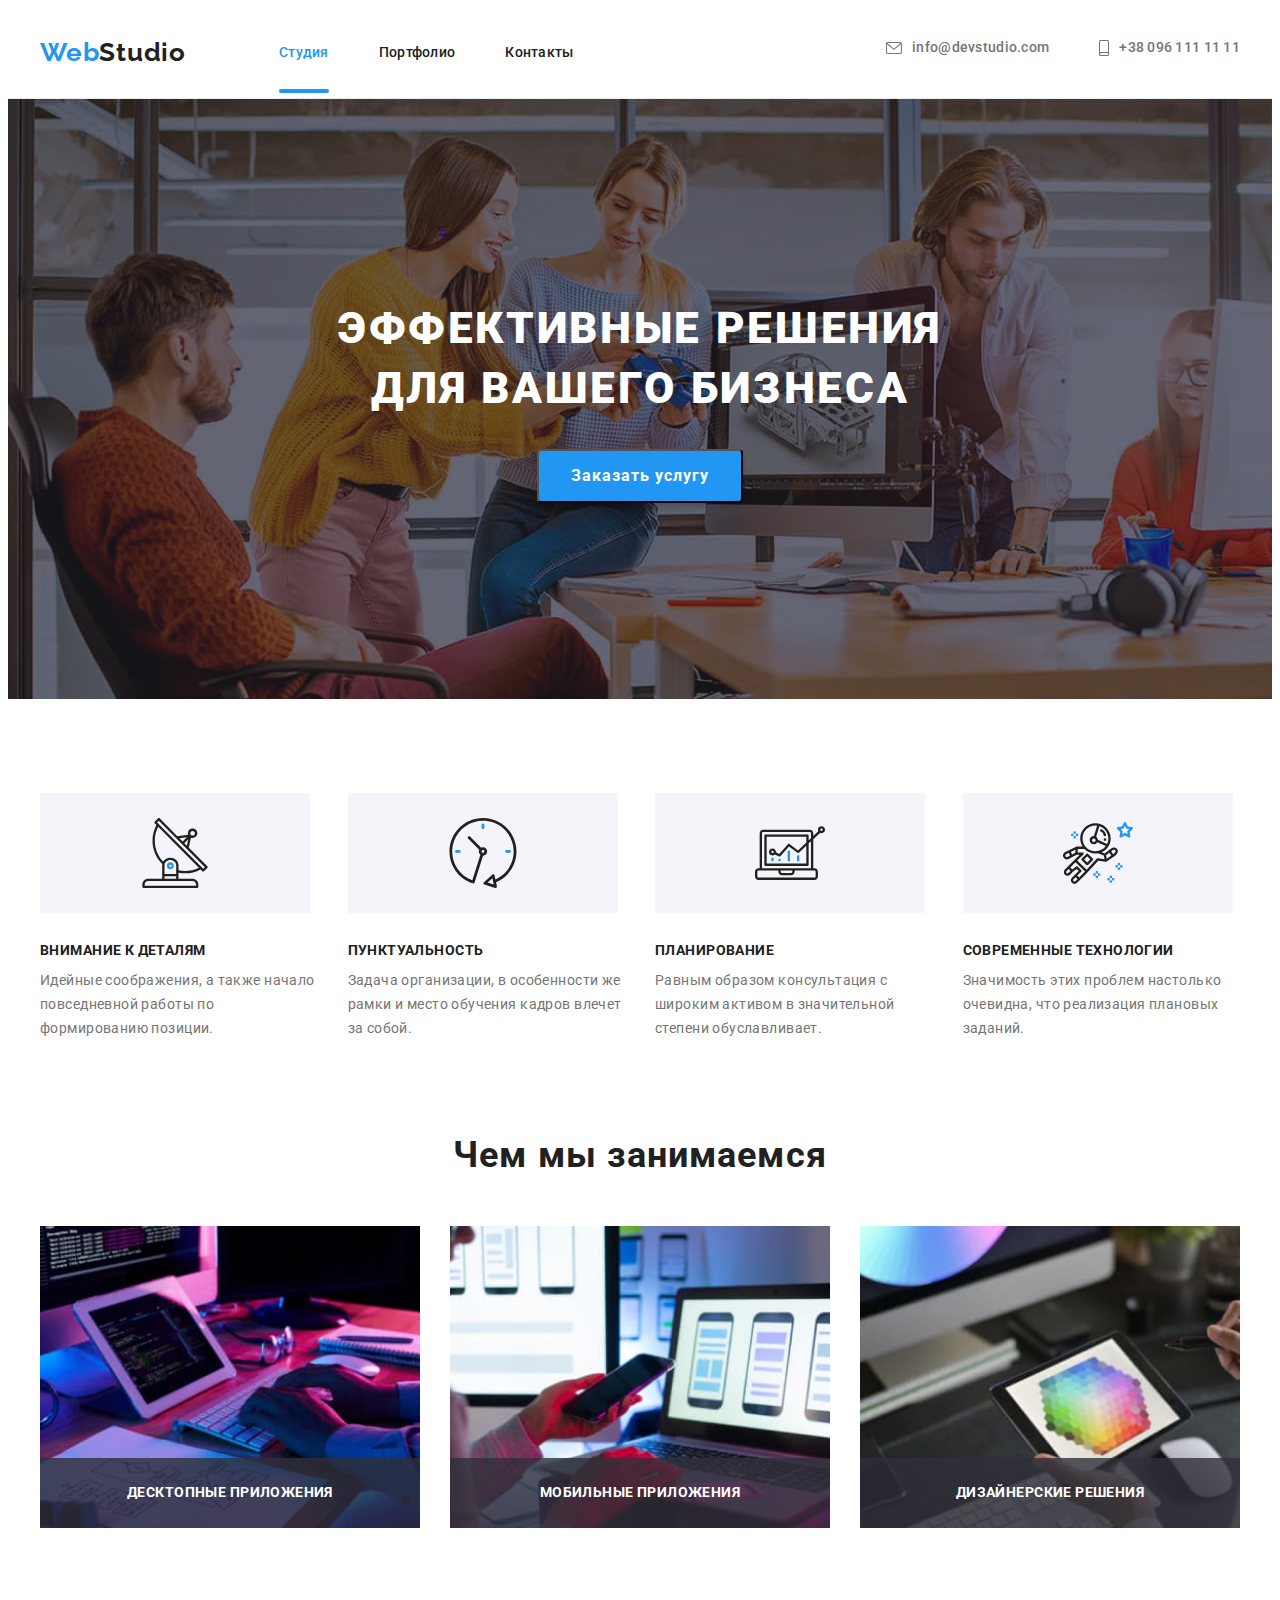
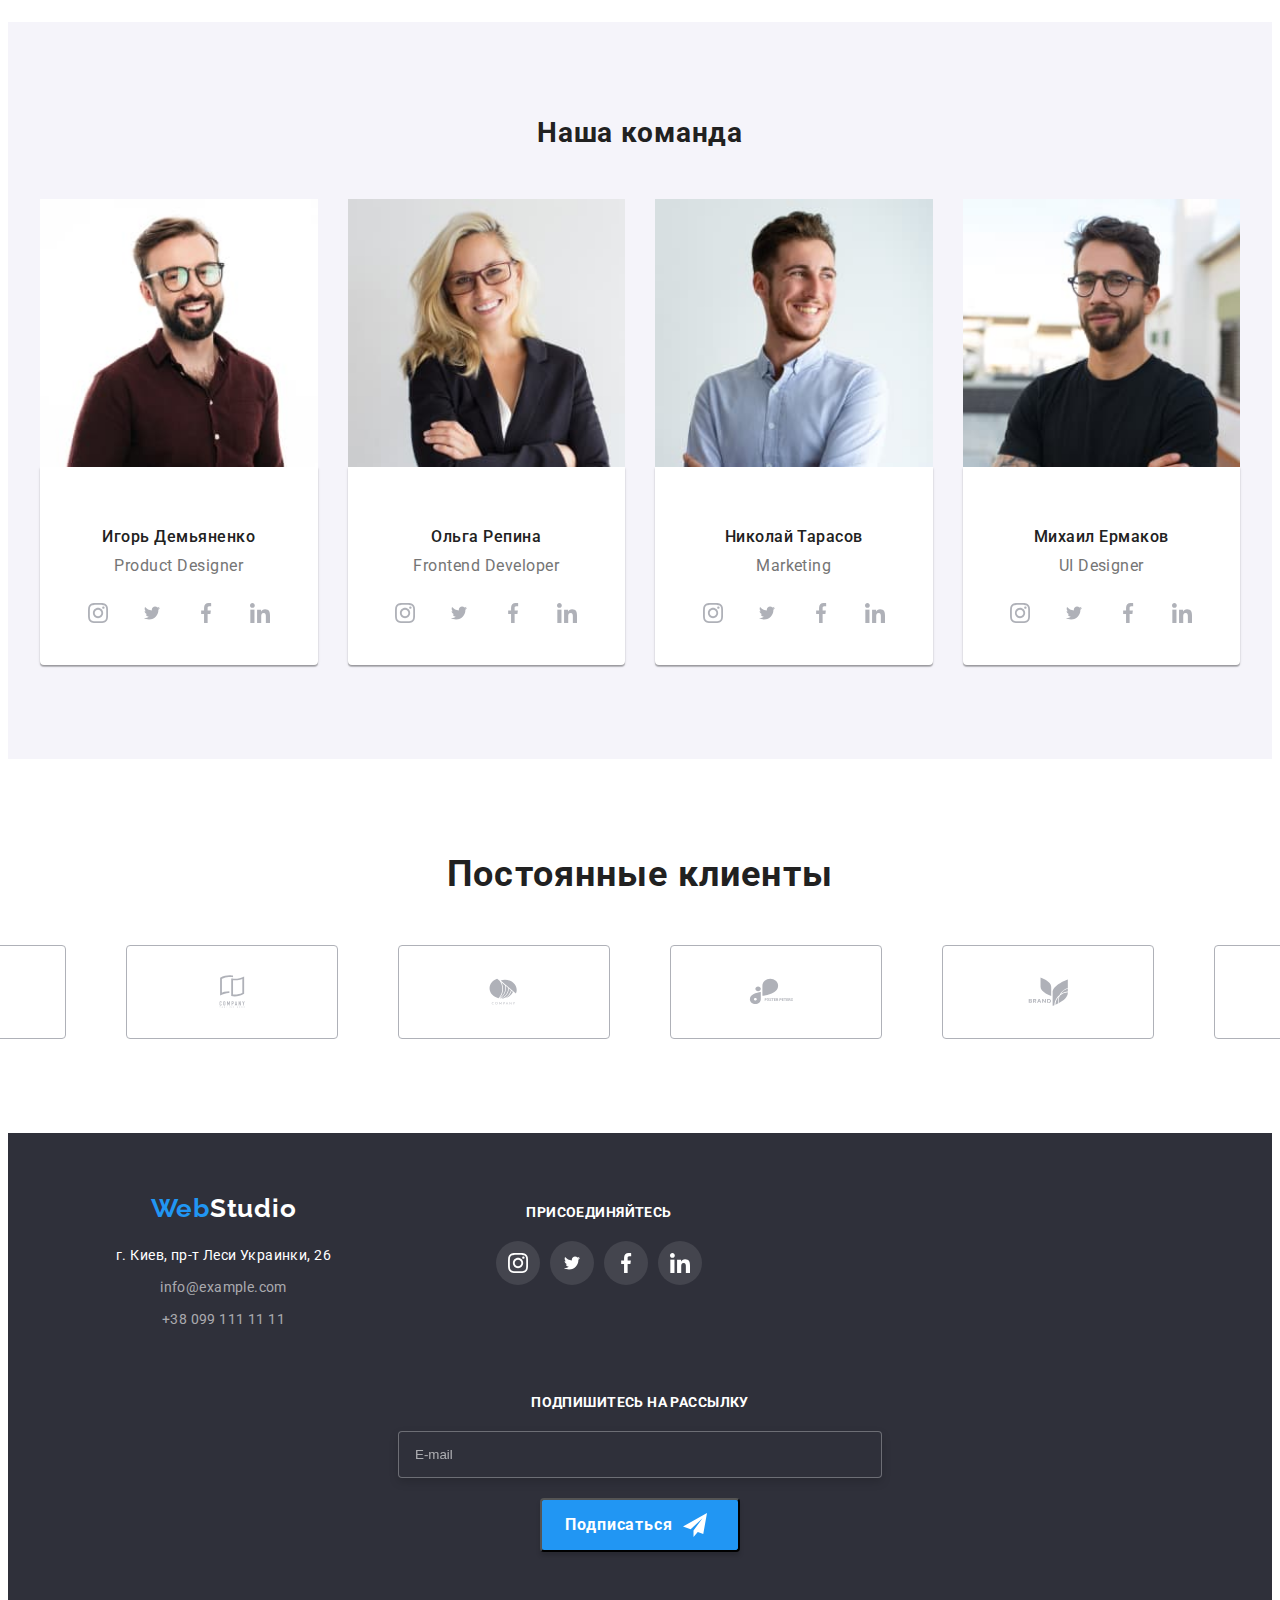
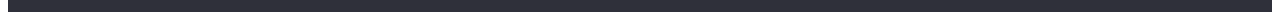
==== commit b4106c3a: "Добавляет футер для планшетов" ====
--- a/index.html
+++ b/index.html
@@ -416,6 +416,7 @@
     </main>
     <footer class="footer">
         <div class="container footer-container">
+            <div class="footer-tablet">
         <div class="footer-address">
                 <a class="logo-footer link" href="">Web<span class="logo logo_theme_dark">Studio</span></a>
             <address class="footer-contacts">
@@ -465,6 +466,7 @@
                 </li>
             </ul>
         </div>
+    </div>
         <form class="footer-mailing">
             <b class="footer-mailing__action">Подпишитесь на рассылку</b>
             <div class="footer-mailing-form">
--- a/css/main.min.css
+++ b/css/main.min.css
@@ -1 +1 @@
-:root{--main-color: #212121;--accent-color: #2196F3;--main-font:"Roboto", sans-serif;--secondary-font: "Raleway", sans-serif;--header-background-color: #FFFFFF;--accent-background: #2F303A}.visually-hidden{position:absolute;width:1px;height:1px;margin:-1px;border:0;padding:0;white-space:nowrap;clip-path:inset(100%);clip:rect(0 0 0 0);overflow:hidden}h1,h2,h3,h4,h5,h6,p{margin-top:0;margin-bottom:0}ul,ol{margin-top:0;margin-bottom:0;padding-left:0}img{display:block}a{display:block}.link{text-decoration:none}.list{list-style:none}body{font-family:var(--main-font);color:var(--main-color)}img{display:block;width:100%;height:auto}.container{width:100%;padding-left:15px;padding-right:15px}@media screen and (min-width: 480px){.container{width:480px;margin-left:auto;margin-right:auto}}@media screen and (min-width: 768px){.container{width:768px}}@media screen and (min-width: 1200px){.container{width:1200px}}@media screen and (max-width: 767px){.section{padding-top:60px;padding-bottom:60px}}@media screen and (min-width: 768px){.section{padding-top:94px;padding-bottom:94px}}@media screen and (max-width: 767px){.mobile-menu{position:fixed;left:0;top:0;width:100%;height:100%;opacity:0;visibility:hidden;pointer-events:none;background-color:#fff;box-shadow:0px 4px 8px rgba(0,0,0,.04),0px 2px 4px rgba(0,0,0,.08),0px 1px 3px rgba(0,0,0,.16);transition:opacity 250ms cubic-bezier(0.4, 0, 0.2, 1),visibility 250ms cubic-bezier(0.4, 0, 0.2, 1)}.mobile-menu.is-open{opacity:1;visibility:visible;pointer-events:auto}.mobile-menu__container{position:relative;padding-top:48px;padding-bottom:48px;padding-left:40px}.mobile-menu__close-btn{position:absolute;background-color:rgba(0,0,0,0);border:none;padding:0;line-height:0;top:15px;right:15px}}@media screen and (min-width: 768px){.mobile-menu{display:none}}.modal-button{min-width:200px;font-family:var(--main-font);font-style:normal;font-weight:700;font-size:16px;line-height:1.88;display:flex;align-items:center;text-align:center;letter-spacing:.06em;cursor:pointer;background-color:var(--accent-color);color:#fff;box-shadow:0px 4px 4px rgba(0,0,0,.15);border-radius:4px;padding:10px 32px;margin-right:auto;margin-left:auto;transition:background-color 250ms cubic-bezier(0.4, 0, 0.2, 1)}.modal-button:hover,.modal-button:focus{background-color:#188ce8}.logo{font-family:var(--secondary-font);font-weight:700;font-size:24px;line-height:1.17;letter-spacing:.03em;color:#2196f3}.logo-header{padding-top:16px;padding-bottom:16px}.logo-footer{font-family:var(--secondary-font);font-style:normal;font-weight:700;font-size:24px;line-height:1.17;letter-spacing:.03em;color:#2196f3}@media screen and (min-width: 768px){.logo-header{margin-right:88px;padding-top:26px;padding-bottom:26px}}@media screen and (min-width: 1200px){.logo{font-size:26px;line-height:1.19}.logo-header{margin-right:93px;padding-top:24px;padding-bottom:25px}.logo-footer{font-size:26px;line-height:1.19}}.logo_theme_light{color:#212121}.logo_theme_dark{color:#fff}.backdrop{position:fixed;top:0;left:0;width:100vw;height:100vh;background:rgba(0,0,0,.2);transition:opacity 500ms linear,visibility 500ms linear}.backdrop.is-hidden{opacity:0;visibility:hidden;pointer-events:none}.modal{position:absolute;top:50%;left:50%;transform:translate(-50%, -50%);max-width:450px;height:auto;background-color:#fff;box-shadow:0px 1px 3px rgba(0,0,0,.12),0px 1px 1px rgba(0,0,0,.14),0px 2px 1px rgba(0,0,0,.2);border-radius:4px;padding:40px}.modal-close-button{position:absolute;top:8px;right:8px;display:flex;justify-content:center;align-items:center;width:30px;height:30px;background-color:#fff;border-radius:50%;border:1px solid rgba(0,0,0,.1);cursor:pointer;padding:0}.modal-close-button__icon{transition:fill 250ms cubic-bezier(0.4, 0, 0.2, 1)}.modal-close-button:hover .modal-close-button__icon,.modal-close-button:focus .modal-close-button__icon{fill:var(--accent-color)}.contact-form{display:flex;flex-direction:column}.contact-form__action{font-family:var(--main-font);font-weight:700;font-size:20px;line-height:1.15;text-align:center;letter-spacing:.03em;margin-bottom:12px;color:#212121}.contact-form__input-wrapper{position:relative;display:flex;flex-direction:column;margin-bottom:10px}.contact-form__label{font-family:var(--main-font);font-weight:400;font-size:12px;line-height:1.17;letter-spacing:.01em;margin-bottom:4px;color:#757575}.contact-form__input{width:100%;height:40px;padding-left:42px;border:1px solid rgba(33,33,33,.2);border-radius:4px;transition:border-color 250ms cubic-bezier(0.4, 0, 0.2, 1)}.contact-form__input:focus{outline:none;border-color:var(--accent-color)}.contact-form__input-icon{position:absolute;display:inline-block;top:50%;left:12px;transition:fill 250ms cubic-bezier(0.4, 0, 0.2, 1)}.contact-form__input:focus+.contact-form__input-icon{fill:var(--accent-color)}.contact-form__message{width:100%;height:120px;border:1px solid rgba(33,33,33,.2);border-radius:4px;padding:12px 16px;resize:none;transition:border-color 250ms cubic-bezier(0.4, 0, 0.2, 1)}.contact-form__message:focus{outline:none;border-color:var(--accent-color)}.contact-form__message::placeholder{color:rgba(117,117,117,.5)}.contact-form__checkbox{color:#fff}.contact-form__checkbox-label{margin-top:20px;display:flex;justify-content:center;align-items:center;font-family:var(--main-font);font-weight:400;font-size:12px;line-height:1.17;letter-spacing:.03em;color:#757575}.contact-form__checkbox-label::before{display:block;width:16px;height:15px;border:2px solid #212121;border-radius:2px;cursor:pointer;content:"";margin-right:7px}.contact-form__checkbox:checked+.contact-form__checkbox-label::before{background-color:var(--accent-color);background-image:url(../images/checkbox/check.svg);background-repeat:no-repeat;background-position:center;border-color:var(--accent-color)}.contact-form__checkbox:focus+.contact-form__checkbox-label::before{border-color:var(--accent-color)}.contact-form-checkbox-link{color:var(--accent-color)}.contact-form__button{align-self:center;width:200px;padding:10px 55px;margin-top:30px;background-color:var(--accent-color);box-shadow:0px 4px 4px rgba(0,0,0,.15);border-radius:4px;font-family:var(--main-font);font-weight:700;font-size:16px;line-height:1.88;letter-spacing:.06em;color:#fff;cursor:pointer}.contact-form__button:hover,.contact-form__button:focus{background-color:#188ce8}.header-container{display:flex;align-items:center;justify-content:space-between}@media screen and (max-width: 767px){.menu{display:none}.menu-address{display:none}.mobile-menu-open-button{background-color:rgba(0,0,0,0);border:none;padding:0;line-height:0;margin-left:auto}.mobile-menu-open-button__icon{fill:#212121}.mobile-menu__close-icon{transition:fill 250ms cubic-bezier(0.4, 0, 0.2, 1)}.mobile-menu__close-btn:hover .mobile-menu__close-icon,.mobile-menu__close-btn:focus .mobile-menu__close-icon{fill:var(--accent-color)}.mobile-menu__list-item:not(:last-child){margin-bottom:32px}.mobile-menu__list-link{font-family:var(--main-font);font-weight:500;font-size:40px;line-height:1.175;letter-spacing:.02em;color:#212121}.mobile-menu__list-link:focus,.mobile-menu__list-link:hover{color:var(--accent-color)}.mobile-menu__list .mobile-menu__list-link.mobile-menu__link-current{color:var(--accent-color)}.mobile-menu__list-address{margin-top:302px}.mobile-menu__address-item:not(:last-child){margin-bottom:32px}.mobile-menu__link-phone{font-family:var(--main-font);font-style:normal;font-weight:500;font-size:34px;line-height:1.18;letter-spacing:.02em;color:#2196f3}.mobile-menu__link-mail{font-family:var(--main-font);font-style:normal;font-weight:500;font-size:24px;line-height:1.17;letter-spacing:.02em;color:#757575}.mobile-menu__social-list{margin-top:64px;display:flex}.mobile-menu__social-list-item{position:relative}.mobile-menu__social-list-item:not(:last-child){margin-right:20px}.mobile-menu__social-list-item:not(:first-child)::before{position:absolute;display:block;top:0;left:-10px;height:22px;content:"";border:1px solid rgba(33,33,33,.2);transform:rotate(180deg)}.mobile-menu__social-list-link{font-family:var(--main-font);font-style:normal;font-weight:500;font-size:18px;line-height:1.22;letter-spacing:.02em;color:#2196f3}}@media screen and (min-width: 768px){.mobile-menu-open-button{display:none}.navigation{display:flex;align-items:center}.menu{display:flex}.menu__item:not(:last-child){margin-right:50px}.menu__link{position:relative;font-weight:500;font-size:14px;line-height:1.14;letter-spacing:.02em;color:inherit;padding-top:32px;padding-bottom:32px;transition:color 250ms cubic-bezier(0.4, 0, 0.2, 1)}.menu__link:hover,.menu__link:focus{color:var(--accent-color)}.menu-address{display:flex;flex-direction:column}.menu .menu__link.menu__link_current{color:var(--accent-color)}.menu .menu__link.menu__link_current::after{position:absolute;display:block;content:"";width:100%;height:4px;border-radius:2px;margin-top:28px;background-color:var(--accent-color)}.menu-address__item:not(:last-child){margin-bottom:10px}.menu-address__mail{display:flex;align-items:center;font-weight:500;font-size:12px;line-height:1.17;letter-spacing:.02em;color:#757575;transition:color 250ms cubic-bezier(0.4, 0, 0.2, 1)}.menu-address__mail:hover,.menu-address__mail:focus{color:var(--accent-color)}.menu-address__icon{margin-right:8px;width:10px;height:14px;fill:#757575;transition:fill 250ms cubic-bezier(0.4, 0, 0.2, 1)}.menu-address__mail:hover .menu-address__icon,.menu-address__mail:focus .menu-address__icon{fill:var(--accent-color)}.menu-address__phone-number{display:flex;align-items:center;font-weight:500;font-size:12px;line-height:1.17;letter-spacing:.02em;color:#757575;transition:color 250ms cubic-bezier(0.4, 0, 0.2, 1)}.menu-address__phone-number:hover,.menu-address__phone-number:focus{color:var(--accent-color)}.menu-address__phone-icon{margin-right:8px;width:14px;height:10px;fill:#757575;transition:fill 250ms cubic-bezier(0.4, 0, 0.2, 1)}.menu-address__phone-number:hover .menu-address__phone-icon,.menu-address__phone-number:focus .menu-address__phone-icon{fill:var(--accent-color)}}@media screen and (min-width: 1200px){.page-header{border-bottom:1px solid #ececec}.header{background-color:var(--header-background-color)}.navigation{display:flex;align-items:center}.menu{display:flex;align-items:center}.menu-address{display:flex;flex-direction:row}.menu .menu__link.menu__link_current{color:var(--accent-color)}.menu .menu__link.menu__link_current::after{position:absolute;display:block;content:"";width:100%;height:4px;border-radius:2px;margin-top:28px;background-color:var(--accent-color)}.menu__item:not(:last-child){margin-right:50px}.menu__link{position:relative;font-weight:500;font-size:14px;line-height:1.14;letter-spacing:.02em;color:inherit;padding-top:32px;padding-bottom:32px;transition:color 250ms cubic-bezier(0.4, 0, 0.2, 1)}.menu__link:hover,.menu__link:focus{color:var(--accent-color)}.menu-address__item:not(:last-child){margin-right:50px}.menu-address__mail{display:flex;align-items:center;font-weight:500;font-size:14px;line-height:1.14;letter-spacing:.02em;color:#757575;padding-top:32px;padding-bottom:32px;transition:color 250ms cubic-bezier(0.4, 0, 0.2, 1)}.menu-address__mail:hover,.menu-address__mail:focus{color:var(--accent-color)}.menu-address__icon{margin-right:10px;width:16px;height:12px;fill:#757575;transition:fill 250ms cubic-bezier(0.4, 0, 0.2, 1)}.menu-address__mail:hover .menu-address__icon,.menu-address__mail:focus .menu-address__icon{fill:var(--accent-color)}.menu-address__phone-number{display:flex;align-items:center;font-weight:500;font-size:14px;line-height:1.14;letter-spacing:.02em;color:#757575;padding-top:32px;padding-bottom:32px;transition:color 250ms cubic-bezier(0.4, 0, 0.2, 1)}.menu-address__phone-number:hover,.menu-address__phone-number:focus{color:var(--accent-color)}.menu-address__phone-icon{margin-right:10px;width:10px;height:16px;fill:#757575;transition:fill 250ms cubic-bezier(0.4, 0, 0.2, 1)}.menu-address__phone-number:hover .menu-address__phone-icon,.menu-address__phone-number:focus .menu-address__phone-icon{fill:var(--accent-color)}}.hero{max-width:480px;height:400px;margin-left:auto;margin-right:auto;background-image:linear-gradient(rgba(47, 48, 58, 0.4), rgba(47, 48, 58, 0.4)),url("../images/hero/hero-mobile-image.jpg");background-size:cover;background-repeat:no-repeat;background-color:var(--accent-background)}@media(min-device-pixel-ratio: 2),(min-resolution: 192dpi),(min-resolution: 2dppx){.hero{background-image:linear-gradient(to right, rgba(47, 48, 58, 0.4), rgba(47, 48, 58, 0.4)),url("../images/hero/hero-mobile-image@2x.jpg")}}.hero__title{max-width:360px;min-height:84px;font-family:var(--main-font);font-weight:900;font-size:26px;line-height:1.62;text-align:center;letter-spacing:.06em;text-transform:uppercase;color:#fff;margin-right:auto;margin-left:auto;margin-bottom:30px;padding-top:118px}@media screen and (min-width: 768px){.hero{max-width:768px;height:400px;margin-left:auto;margin-right:auto;background-image:linear-gradient(rgba(47, 48, 58, 0.4), rgba(47, 48, 58, 0.4)),url("../images/hero/hero-tablet-image.jpg");background-size:cover;background-repeat:no-repeat;background-color:var(--accent-background)}}@media screen and (min-width: 768px)and (min-device-pixel-ratio: 2),screen and (min-width: 768px)and (min-resolution: 192dpi),screen and (min-width: 768px)and (min-resolution: 2dppx){.hero{background-image:linear-gradient(to right, rgba(47, 48, 58, 0.4), rgba(47, 48, 58, 0.4)),url("../images/hero/hero-tablet-image@2x.jpg")}}@media screen and (min-width: 1200px){.hero{max-width:1600px;height:600px;margin-left:auto;margin-right:auto;background-image:linear-gradient(rgba(47, 48, 58, 0.4), rgba(47, 48, 58, 0.4)),url("../images/hero/hero-desktop-image.jpg");background-size:cover;background-repeat:no-repeat;background-color:var(--accent-background)}}@media screen and (min-width: 1200px)and (min-device-pixel-ratio: 2),screen and (min-width: 1200px)and (min-resolution: 192dpi),screen and (min-width: 1200px)and (min-resolution: 2dppx){.hero{background-image:linear-gradient(to right, rgba(47, 48, 58, 0.4), rgba(47, 48, 58, 0.4)),url("../images/hero/hero-desktop-image@2x.jpg")}}@media screen and (min-width: 1200px){.hero__title{max-width:696px;min-height:120px;font-weight:900;font-size:44px;line-height:1.36;text-align:center;letter-spacing:.06em;text-transform:uppercase;color:#fff;margin-right:auto;margin-left:auto;padding-top:200px;margin-bottom:30px}}.advantages{padding-bottom:0}.advantages-list{display:block}.advantages-list__container{width:100%;height:120px;display:flex;align-items:center;justify-content:center;margin-bottom:30px;background-color:#f5f4fa}@media screen and (max-width: 1200px){.advantages-list__item:last-child{padding-bottom:60px}}@media screen and (max-width: 480px){.advantages-list__subtitle{text-align:center}.advantages-list__subtitle{text-align:center}.advantages-list__description{width:100%;margin-bottom:30px}}.advantages-list__subtitle{margin-bottom:10px}.advantages-list__subtitle{font-weight:700;font-size:14px;line-height:1.14;letter-spacing:.03em;text-transform:uppercase}.advantages-list__description{font-weight:400;font-size:14px;line-height:1.71;letter-spacing:.03em;color:#757575}@media screen and (min-width: 768px){.advantages-list{display:flex;flex-wrap:wrap;margin-top:-15px;margin-left:-15px}.advantages-list__container{width:354px;height:120px;display:flex;align-items:center;justify-content:center;margin-bottom:30px;background-color:#f5f4fa}.advantages-list__item{flex-basis:calc((100% - 30px)/2);margin-top:15px;margin-left:15px;min-width:354px}}@media screen and (min-width: 1200px){.advantages-list{display:flex;flex:wrap;margin-top:-30px;margin-left:-30px}.advantages-list__container{width:270px;height:120px;display:flex;align-items:center;justify-content:center;margin-bottom:30px;background-color:#f5f4fa}.advantages-list__item{flex-basis:calc((100% - 120px)/4);margin-top:30px;margin-left:30px;min-width:270px}}@media screen and (max-width: 1200px){.services{display:none}}.services__title{font-weight:700;font-size:36px;line-height:1.16;text-align:center;letter-spacing:.03em}.services__title{margin-bottom:50px}.services-list{display:flex;flex-wrap:wrap;margin-left:-30px;margin-top:-30px}.services-list__item{position:relative;flex-basis:calc((100% - 90px)/3);margin-left:30px;margin-top:30px}.services-list__description{width:100%;position:absolute;bottom:0;left:0;padding-top:27px;padding-bottom:27px;font-family:var(--main-font);font-weight:700;font-size:14px;line-height:1.14;text-align:center;letter-spacing:.03em;text-transform:uppercase;color:#fff;background:rgba(47,48,58,.8)}.our-team{background-color:#f5f4fa}.our-team__title{margin-bottom:30px}.our-team__title{font-family:var(--main-font);font-weight:700;font-size:28px;line-height:1.18;text-align:center;letter-spacing:.03em;color:#212121}.our-team-list__subtitle{margin-top:30px;margin-bottom:10px;font-weight:500;font-size:16px;line-height:1.19;text-align:center;letter-spacing:.03em}.our-team-list__description{font-weight:400;font-size:16px;line-height:1.19;text-align:center;letter-spacing:.03em;color:#757575;margin-bottom:16px}.social-list{display:flex;justify-content:center}.social-list__item:not(:last-child){margin-right:10px}.social-list__link{display:flex;align-items:center;justify-content:center;width:44px;height:44px;background-color:#fff;border-radius:50%;transition:background-color 250ms cubic-bezier(0.4, 0, 0.2, 1)}.social-list__link:hover,.social-list__link:focus{background-color:var(--accent-color)}.social-list__icon{fill:#afb1b8;transition:fill 250ms cubic-bezier(0.4, 0, 0.2, 1)}.social-list__link:hover .social-list__icon,.social-list__link:focus .social-list__icon{fill:#fff}@media screen and (min-width: 1200px){.our-team__title{margin-bottom:50px}}@media screen and (max-width: 767px){.our-team-list__item:not(:last-child){margin-bottom:30px}.our-team-list__content-wrapper{padding-top:30px;padding-bottom:24px;padding-left:122px;padding-right:122px;background:#fff;box-shadow:0px 1px 3px rgba(0,0,0,.12),0px 1px 1px rgba(0,0,0,.14),0px 2px 1px rgba(0,0,0,.2);border-radius:0px 0px 4px 4px}}@media screen and (min-width: 768px){.our-team-list{display:flex;flex-wrap:wrap;margin-left:-30px;margin-top:-30px}.our-team-list__item{flex-basis:calc((100% - 60px)/2);margin-left:30px;margin-top:30px}.our-team-list__content-wrapper{padding-top:16px;padding-bottom:24px;padding-left:74px;padding-right:74px;background:#fff;box-shadow:0px 1px 3px rgba(0,0,0,.12),0px 1px 1px rgba(0,0,0,.14),0px 2px 1px rgba(0,0,0,.2);border-radius:0px 0px 4px 4px}}@media screen and (min-width: 1200px){.our-team-list{display:flex;flex-wrap:wrap;margin-left:-30px;margin-top:-30px}.our-team-list__item{flex-basis:calc((100% - 120px)/4);margin-left:30px;margin-top:30px}.our-team-list__content-wrapper{padding-top:30px;padding-bottom:30px;padding-left:32px;padding-right:32px;background:#fff;box-shadow:0px 1px 3px rgba(0,0,0,.12),0px 1px 1px rgba(0,0,0,.14),0px 2px 1px rgba(0,0,0,.2);border-radius:0px 0px 4px 4px}}.our-clients__title{font-family:var(--main-font);font-style:normal;font-weight:700;font-size:28px;line-height:1.18;text-align:center;letter-spacing:.03em;color:var(--main-color);margin-bottom:30px}.our-clients-list{display:flex;flex-wrap:wrap;margin-top:-30px;margin-left:-30px}.our-clients-list__item{margin-top:30px;margin-left:30px;flex-basis:calc((100% - 60px)/2)}.our-clients-list__link{display:flex;justify-content:center;align-items:center;width:210px;height:92px;border:1px solid #afb1b8;border-radius:4px;transition:border-color 250ms cubic-bezier(0.4, 0, 0.2, 1)}.our-clients-list__link:hover,.our-clients-list__link:focus{border-color:var(--accent-color)}.our-client-list__icon{fill:#afb1b8;transition:fill 250ms cubic-bezier(0.4, 0, 0.2, 1)}.our-clients-list__link:hover .our-client-list__icon,.our-clients-list__link:focus .our-client-list__icon{fill:var(--accent-color)}.footer{background-color:var(--accent-background);padding:60px 0px;text-align:center}.footer-list{margin-top:20px}@media screen and (max-width: 767px){.footer-list{margin-bottom:60px}}.footer-list__item:not(:last-child){margin-bottom:8px}.footer-list__address{font-style:normal;font-weight:400;font-size:14px;line-height:1.71;letter-spacing:.03em;color:#fff;transition:color 250ms cubic-bezier(0.4, 0, 0.2, 1)}.footer-list__address:hover,.footer-list__address:focus{color:var(--accent-color)}.footer-list__link{font-style:normal;font-weight:400;font-size:14px;line-height:1.71;letter-spacing:.03em;color:rgba(255,255,255,.6);transition:color 250ms cubic-bezier(0.4, 0, 0.2, 1)}.footer-list__link:hover,.footer-list__link:focus{color:var(--accent-color)}.footer-join__title{font-family:var(--main-font);font-weight:700;font-size:14px;line-height:1.14;letter-spacing:.03em;text-transform:uppercase;color:#fff;margin-bottom:20px}.footer-join-list{display:flex;justify-content:center}.footer-join-list__item:not(:last-child){margin-right:10px}.footer-join-list__link{width:44px;height:44px;background-color:rgba(255,255,255,.1);border-radius:50%;display:flex;justify-content:center;align-items:center;transition:background-color 250ms cubic-bezier(0.4, 0, 0.2, 1)}.footer-join-list__link:hover,.footer-join-list__link:focus{background-color:var(--accent-color)}.footer-join-list__icon{fill:#fff;transition:fill 250ms cubic-bezier(0.4, 0, 0.2, 1)}.footer-join-list__link:hover .footer-join-list__icon,.footer-join-list__link:focus .footer-join-list__icon{fill:#fff}.footer-mailing{margin-top:60px}.footer-mailing__action{font-family:var(--main-font);font-weight:700;font-size:14px;line-height:1.14;letter-spacing:.03em;text-transform:uppercase;color:#fff}.footer-mailing-form{margin-top:20px}.footer-mailing__input{width:100%;padding:20px 15px;background-color:var(--accent-background);border:1px solid rgba(255,255,255,.3);filter:drop-shadow(0px 4px 4px rgba(0, 0, 0, 0.15));border-radius:4px;color:#fff}.footer-mailing__input::placeholder{color:rgba(255,255,255,.6)}.footer-mailing__button{display:inline-flex;align-items:center;justify-content:center;margin-top:20px;min-width:200px;padding-top:10px;padding-bottom:10px;background-color:var(--accent-color);box-shadow:0px 4px 4px rgba(0,0,0,.15);border-radius:4px;font-family:var(--main-font);font-weight:700;font-size:16px;line-height:1.88;text-align:center;letter-spacing:.06em;color:#fff}.footer-mailing__icon{margin-left:10px;margin-right:8px}.filter-portfolio-list{display:flex;justify-content:center;margin-bottom:50px}.filter-portfolio-list:active{color:var(--accent-color)}.filter-portfolio-list__item:not(:last-child){margin-right:8px}.filter-portfolio-list__button{font-family:inherit;font-weight:500;font-size:16px;line-height:1.62;text-align:center;letter-spacing:.03em;cursor:pointer;color:inherit;background-color:#f5f4fa;border-radius:4px;border:none;padding:6px 22px;transition:color 250ms cubic-bezier(0.4, 0, 0.2, 1),background-color 250ms cubic-bezier(0.4, 0, 0.2, 1),box-shadow 250ms cubic-bezier(0.4, 0, 0.2, 1)}.filter-portfolio-list__button:hover,.filter-portfolio-list__button:focus{color:#fff;background-color:var(--accent-color);box-shadow:0px 3px 1px rgba(0,0,0,.1),0px 1px 2px rgba(0,0,0,.08),0px 2px 2px rgba(0,0,0,.12)}.portfolio-list{display:flex;flex-wrap:wrap;margin-left:-30px;margin-top:-30px}.portfolio-list__item{flex-basis:calc((100% - 90px)/3);margin-left:30px;margin-top:30px}.portfolio-list__wrapper{padding:20px 24px;background:#fff;border:1px solid #eee;border-top:0px}.portfolio__subtitle{margin-bottom:4px;font-family:inherit;font-weight:700;font-size:18px;line-height:2;letter-spacing:.06em;color:inherit}.portfolio__description{font-size:16px;line-height:1.88;letter-spacing:.03em;color:#757575}.portfolio-list__link{font-family:inherit;color:inherit}.portfolio-list__link:hover,.portfolio-list__link:focus{box-shadow:0px 1px 1px rgba(0,0,0,.12),0px 4px 4px rgba(0,0,0,.06),1px 4px 6px rgba(0,0,0,.16)}.portfolio-list__box{position:relative;overflow:hidden}.portfolio__overlay{position:absolute;display:flex;justify-content:center;align-items:center;top:0;left:0;width:100%;height:100%;background:rgba(33,150,243,.9);padding-left:24px;padding-right:24px;transform:translateY(100%);transition:opacity 250ms cubic-bezier(0.4, 0, 0.2, 1),transform 250ms cubic-bezier(0.4, 0, 0.2, 1)}.portfolio-list__link:hover .portfolio__overlay{opacity:1;transform:translateY(0)}.portfolio__overlay-description{font-family:var(--main-font);font-weight:400;font-size:18px;line-height:1.56;padding:63px 24px;letter-spacing:.03em;color:#fff}/*# sourceMappingURL=main.min.css.map */+:root{--main-color: #212121;--accent-color: #2196F3;--main-font:"Roboto", sans-serif;--secondary-font: "Raleway", sans-serif;--header-background-color: #FFFFFF;--accent-background: #2F303A}.visually-hidden{position:absolute;width:1px;height:1px;margin:-1px;border:0;padding:0;white-space:nowrap;clip-path:inset(100%);clip:rect(0 0 0 0);overflow:hidden}h1,h2,h3,h4,h5,h6,p{margin-top:0;margin-bottom:0}ul,ol{margin-top:0;margin-bottom:0;padding-left:0}img{display:block}a{display:block}.link{text-decoration:none}.list{list-style:none}body{font-family:var(--main-font);color:var(--main-color)}img{display:block;width:100%;height:auto}.container{width:100%;padding-left:15px;padding-right:15px}@media screen and (min-width: 480px){.container{width:480px;margin-left:auto;margin-right:auto}}@media screen and (min-width: 768px){.container{width:768px}}@media screen and (min-width: 1200px){.container{width:1200px}}@media screen and (max-width: 767px){.section{padding-top:60px;padding-bottom:60px}}@media screen and (min-width: 768px){.section{padding-top:94px;padding-bottom:94px}}@media screen and (max-width: 767px){.mobile-menu{position:fixed;left:0;top:0;width:100%;height:100%;opacity:0;visibility:hidden;pointer-events:none;background-color:#fff;box-shadow:0px 4px 8px rgba(0,0,0,.04),0px 2px 4px rgba(0,0,0,.08),0px 1px 3px rgba(0,0,0,.16);transition:opacity 250ms cubic-bezier(0.4, 0, 0.2, 1),visibility 250ms cubic-bezier(0.4, 0, 0.2, 1)}.mobile-menu.is-open{opacity:1;visibility:visible;pointer-events:auto}.mobile-menu__container{position:relative;padding-top:48px;padding-bottom:48px;padding-left:40px}.mobile-menu__close-btn{position:absolute;background-color:rgba(0,0,0,0);border:none;padding:0;line-height:0;top:15px;right:15px}}@media screen and (min-width: 768px){.mobile-menu{display:none}}.modal-button{min-width:200px;font-family:var(--main-font);font-style:normal;font-weight:700;font-size:16px;line-height:1.88;display:flex;align-items:center;text-align:center;letter-spacing:.06em;cursor:pointer;background-color:var(--accent-color);color:#fff;box-shadow:0px 4px 4px rgba(0,0,0,.15);border-radius:4px;padding:10px 32px;margin-right:auto;margin-left:auto;transition:background-color 250ms cubic-bezier(0.4, 0, 0.2, 1)}.modal-button:hover,.modal-button:focus{background-color:#188ce8}.logo{font-family:var(--secondary-font);font-weight:700;font-size:24px;line-height:1.17;letter-spacing:.03em;color:#2196f3}.logo-header{padding-top:16px;padding-bottom:16px}.logo-footer{font-family:var(--secondary-font);font-style:normal;font-weight:700;font-size:24px;line-height:1.17;letter-spacing:.03em;color:#2196f3}@media screen and (min-width: 768px){.logo-header{margin-right:88px;padding-top:26px;padding-bottom:26px}}@media screen and (min-width: 1200px){.logo{font-size:26px;line-height:1.19}.logo-header{margin-right:93px;padding-top:24px;padding-bottom:25px}.logo-footer{font-size:26px;line-height:1.19}}.logo_theme_light{color:#212121}.logo_theme_dark{color:#fff}.backdrop{position:fixed;top:0;left:0;width:100vw;height:100vh;background:rgba(0,0,0,.2);transition:opacity 500ms linear,visibility 500ms linear}.backdrop.is-hidden{opacity:0;visibility:hidden;pointer-events:none}.modal{position:absolute;top:50%;left:50%;transform:translate(-50%, -50%);max-width:450px;height:auto;background-color:#fff;box-shadow:0px 1px 3px rgba(0,0,0,.12),0px 1px 1px rgba(0,0,0,.14),0px 2px 1px rgba(0,0,0,.2);border-radius:4px;padding:40px}.modal-close-button{position:absolute;top:8px;right:8px;display:flex;justify-content:center;align-items:center;width:30px;height:30px;background-color:#fff;border-radius:50%;border:1px solid rgba(0,0,0,.1);cursor:pointer;padding:0}.modal-close-button__icon{transition:fill 250ms cubic-bezier(0.4, 0, 0.2, 1)}.modal-close-button:hover .modal-close-button__icon,.modal-close-button:focus .modal-close-button__icon{fill:var(--accent-color)}.contact-form{display:flex;flex-direction:column}.contact-form__action{font-family:var(--main-font);font-weight:700;font-size:20px;line-height:1.15;text-align:center;letter-spacing:.03em;margin-bottom:12px;color:#212121}.contact-form__input-wrapper{position:relative;display:flex;flex-direction:column;margin-bottom:10px}.contact-form__label{font-family:var(--main-font);font-weight:400;font-size:12px;line-height:1.17;letter-spacing:.01em;margin-bottom:4px;color:#757575}.contact-form__input{width:100%;height:40px;padding-left:42px;border:1px solid rgba(33,33,33,.2);border-radius:4px;transition:border-color 250ms cubic-bezier(0.4, 0, 0.2, 1)}.contact-form__input:focus{outline:none;border-color:var(--accent-color)}.contact-form__input-icon{position:absolute;display:inline-block;top:50%;left:12px;transition:fill 250ms cubic-bezier(0.4, 0, 0.2, 1)}.contact-form__input:focus+.contact-form__input-icon{fill:var(--accent-color)}.contact-form__message{width:100%;height:120px;border:1px solid rgba(33,33,33,.2);border-radius:4px;padding:12px 16px;resize:none;transition:border-color 250ms cubic-bezier(0.4, 0, 0.2, 1)}.contact-form__message:focus{outline:none;border-color:var(--accent-color)}.contact-form__message::placeholder{color:rgba(117,117,117,.5)}.contact-form__checkbox{color:#fff}.contact-form__checkbox-label{margin-top:20px;display:flex;justify-content:center;align-items:center;font-family:var(--main-font);font-weight:400;font-size:12px;line-height:1.17;letter-spacing:.03em;color:#757575}.contact-form__checkbox-label::before{display:block;width:16px;height:15px;border:2px solid #212121;border-radius:2px;cursor:pointer;content:"";margin-right:7px}.contact-form__checkbox:checked+.contact-form__checkbox-label::before{background-color:var(--accent-color);background-image:url(../images/checkbox/check.svg);background-repeat:no-repeat;background-position:center;border-color:var(--accent-color)}.contact-form__checkbox:focus+.contact-form__checkbox-label::before{border-color:var(--accent-color)}.contact-form-checkbox-link{color:var(--accent-color)}.contact-form__button{align-self:center;width:200px;padding:10px 55px;margin-top:30px;background-color:var(--accent-color);box-shadow:0px 4px 4px rgba(0,0,0,.15);border-radius:4px;font-family:var(--main-font);font-weight:700;font-size:16px;line-height:1.88;letter-spacing:.06em;color:#fff;cursor:pointer}.contact-form__button:hover,.contact-form__button:focus{background-color:#188ce8}.header-container{display:flex;align-items:center;justify-content:space-between}@media screen and (max-width: 767px){.menu{display:none}.menu-address{display:none}.mobile-menu-open-button{background-color:rgba(0,0,0,0);border:none;padding:0;line-height:0;margin-left:auto}.mobile-menu-open-button__icon{fill:#212121}.mobile-menu__close-icon{transition:fill 250ms cubic-bezier(0.4, 0, 0.2, 1)}.mobile-menu__close-btn:hover .mobile-menu__close-icon,.mobile-menu__close-btn:focus .mobile-menu__close-icon{fill:var(--accent-color)}.mobile-menu__list-item:not(:last-child){margin-bottom:32px}.mobile-menu__list-link{font-family:var(--main-font);font-weight:500;font-size:40px;line-height:1.175;letter-spacing:.02em;color:#212121}.mobile-menu__list-link:focus,.mobile-menu__list-link:hover{color:var(--accent-color)}.mobile-menu__list .mobile-menu__list-link.mobile-menu__link-current{color:var(--accent-color)}.mobile-menu__list-address{margin-top:302px}.mobile-menu__address-item:not(:last-child){margin-bottom:32px}.mobile-menu__link-phone{font-family:var(--main-font);font-style:normal;font-weight:500;font-size:34px;line-height:1.18;letter-spacing:.02em;color:#2196f3}.mobile-menu__link-mail{font-family:var(--main-font);font-style:normal;font-weight:500;font-size:24px;line-height:1.17;letter-spacing:.02em;color:#757575}.mobile-menu__social-list{margin-top:64px;display:flex}.mobile-menu__social-list-item{position:relative}.mobile-menu__social-list-item:not(:last-child){margin-right:20px}.mobile-menu__social-list-item:not(:first-child)::before{position:absolute;display:block;top:0;left:-10px;height:22px;content:"";border:1px solid rgba(33,33,33,.2);transform:rotate(180deg)}.mobile-menu__social-list-link{font-family:var(--main-font);font-style:normal;font-weight:500;font-size:18px;line-height:1.22;letter-spacing:.02em;color:#2196f3}}@media screen and (min-width: 768px){.mobile-menu-open-button{display:none}.navigation{display:flex;align-items:center}.menu{display:flex}.menu__item:not(:last-child){margin-right:50px}.menu__link{position:relative;font-weight:500;font-size:14px;line-height:1.14;letter-spacing:.02em;color:inherit;padding-top:32px;padding-bottom:32px;transition:color 250ms cubic-bezier(0.4, 0, 0.2, 1)}.menu__link:hover,.menu__link:focus{color:var(--accent-color)}.menu-address{display:flex;flex-direction:column}.menu .menu__link.menu__link_current{color:var(--accent-color)}.menu .menu__link.menu__link_current::after{position:absolute;display:block;content:"";width:100%;height:4px;border-radius:2px;margin-top:28px;background-color:var(--accent-color)}.menu-address__item:not(:last-child){margin-bottom:10px}.menu-address__mail{display:flex;align-items:center;font-weight:500;font-size:12px;line-height:1.17;letter-spacing:.02em;color:#757575;transition:color 250ms cubic-bezier(0.4, 0, 0.2, 1)}.menu-address__mail:hover,.menu-address__mail:focus{color:var(--accent-color)}.menu-address__icon{margin-right:8px;width:10px;height:14px;fill:#757575;transition:fill 250ms cubic-bezier(0.4, 0, 0.2, 1)}.menu-address__mail:hover .menu-address__icon,.menu-address__mail:focus .menu-address__icon{fill:var(--accent-color)}.menu-address__phone-number{display:flex;align-items:center;font-weight:500;font-size:12px;line-height:1.17;letter-spacing:.02em;color:#757575;transition:color 250ms cubic-bezier(0.4, 0, 0.2, 1)}.menu-address__phone-number:hover,.menu-address__phone-number:focus{color:var(--accent-color)}.menu-address__phone-icon{margin-right:8px;width:14px;height:10px;fill:#757575;transition:fill 250ms cubic-bezier(0.4, 0, 0.2, 1)}.menu-address__phone-number:hover .menu-address__phone-icon,.menu-address__phone-number:focus .menu-address__phone-icon{fill:var(--accent-color)}}@media screen and (min-width: 1200px){.page-header{border-bottom:1px solid #ececec}.header{background-color:var(--header-background-color)}.navigation{display:flex;align-items:center}.menu{display:flex;align-items:center}.menu-address{display:flex;flex-direction:row}.menu .menu__link.menu__link_current{color:var(--accent-color)}.menu .menu__link.menu__link_current::after{position:absolute;display:block;content:"";width:100%;height:4px;border-radius:2px;margin-top:28px;background-color:var(--accent-color)}.menu__item:not(:last-child){margin-right:50px}.menu__link{position:relative;font-weight:500;font-size:14px;line-height:1.14;letter-spacing:.02em;color:inherit;padding-top:32px;padding-bottom:32px;transition:color 250ms cubic-bezier(0.4, 0, 0.2, 1)}.menu__link:hover,.menu__link:focus{color:var(--accent-color)}.menu-address__item:not(:last-child){margin-right:50px}.menu-address__mail{display:flex;align-items:center;font-weight:500;font-size:14px;line-height:1.14;letter-spacing:.02em;color:#757575;padding-top:32px;padding-bottom:32px;transition:color 250ms cubic-bezier(0.4, 0, 0.2, 1)}.menu-address__mail:hover,.menu-address__mail:focus{color:var(--accent-color)}.menu-address__icon{margin-right:10px;width:16px;height:12px;fill:#757575;transition:fill 250ms cubic-bezier(0.4, 0, 0.2, 1)}.menu-address__mail:hover .menu-address__icon,.menu-address__mail:focus .menu-address__icon{fill:var(--accent-color)}.menu-address__phone-number{display:flex;align-items:center;font-weight:500;font-size:14px;line-height:1.14;letter-spacing:.02em;color:#757575;padding-top:32px;padding-bottom:32px;transition:color 250ms cubic-bezier(0.4, 0, 0.2, 1)}.menu-address__phone-number:hover,.menu-address__phone-number:focus{color:var(--accent-color)}.menu-address__phone-icon{margin-right:10px;width:10px;height:16px;fill:#757575;transition:fill 250ms cubic-bezier(0.4, 0, 0.2, 1)}.menu-address__phone-number:hover .menu-address__phone-icon,.menu-address__phone-number:focus .menu-address__phone-icon{fill:var(--accent-color)}}.hero{max-width:480px;height:400px;margin-left:auto;margin-right:auto;background-image:linear-gradient(rgba(47, 48, 58, 0.4), rgba(47, 48, 58, 0.4)),url("../images/hero/hero-mobile-image.jpg");background-size:cover;background-repeat:no-repeat;background-color:var(--accent-background)}@media(min-device-pixel-ratio: 2),(min-resolution: 192dpi),(min-resolution: 2dppx){.hero{background-image:linear-gradient(to right, rgba(47, 48, 58, 0.4), rgba(47, 48, 58, 0.4)),url("../images/hero/hero-mobile-image@2x.jpg")}}.hero__title{max-width:360px;min-height:84px;font-family:var(--main-font);font-weight:900;font-size:26px;line-height:1.62;text-align:center;letter-spacing:.06em;text-transform:uppercase;color:#fff;margin-right:auto;margin-left:auto;margin-bottom:30px;padding-top:118px}@media screen and (min-width: 768px){.hero{max-width:768px;height:400px;margin-left:auto;margin-right:auto;background-image:linear-gradient(rgba(47, 48, 58, 0.4), rgba(47, 48, 58, 0.4)),url("../images/hero/hero-tablet-image.jpg");background-size:cover;background-repeat:no-repeat;background-color:var(--accent-background)}}@media screen and (min-width: 768px)and (min-device-pixel-ratio: 2),screen and (min-width: 768px)and (min-resolution: 192dpi),screen and (min-width: 768px)and (min-resolution: 2dppx){.hero{background-image:linear-gradient(to right, rgba(47, 48, 58, 0.4), rgba(47, 48, 58, 0.4)),url("../images/hero/hero-tablet-image@2x.jpg")}}@media screen and (min-width: 1200px){.hero{max-width:1600px;height:600px;margin-left:auto;margin-right:auto;background-image:linear-gradient(rgba(47, 48, 58, 0.4), rgba(47, 48, 58, 0.4)),url("../images/hero/hero-desktop-image.jpg");background-size:cover;background-repeat:no-repeat;background-color:var(--accent-background)}}@media screen and (min-width: 1200px)and (min-device-pixel-ratio: 2),screen and (min-width: 1200px)and (min-resolution: 192dpi),screen and (min-width: 1200px)and (min-resolution: 2dppx){.hero{background-image:linear-gradient(to right, rgba(47, 48, 58, 0.4), rgba(47, 48, 58, 0.4)),url("../images/hero/hero-desktop-image@2x.jpg")}}@media screen and (min-width: 1200px){.hero__title{max-width:696px;min-height:120px;font-weight:900;font-size:44px;line-height:1.36;text-align:center;letter-spacing:.06em;text-transform:uppercase;color:#fff;margin-right:auto;margin-left:auto;padding-top:200px;margin-bottom:30px}}.advantages{padding-bottom:0}.advantages-list{display:block}.advantages-list__container{width:100%;height:120px;display:flex;align-items:center;justify-content:center;margin-bottom:30px;background-color:#f5f4fa}@media screen and (max-width: 1200px){.advantages-list__item:last-child{padding-bottom:60px}}@media screen and (max-width: 480px){.advantages-list__subtitle{text-align:center}.advantages-list__subtitle{text-align:center}.advantages-list__description{width:100%;margin-bottom:30px}}.advantages-list__subtitle{margin-bottom:10px}.advantages-list__subtitle{font-weight:700;font-size:14px;line-height:1.14;letter-spacing:.03em;text-transform:uppercase}.advantages-list__description{font-weight:400;font-size:14px;line-height:1.71;letter-spacing:.03em;color:#757575}@media screen and (min-width: 768px){.advantages-list{display:flex;flex-wrap:wrap;margin-top:-15px;margin-left:-15px}.advantages-list__container{width:354px;height:120px;display:flex;align-items:center;justify-content:center;margin-bottom:30px;background-color:#f5f4fa}.advantages-list__item{flex-basis:calc((100% - 30px)/2);margin-top:15px;margin-left:15px;min-width:354px}}@media screen and (min-width: 1200px){.advantages-list{display:flex;flex:wrap;margin-top:-30px;margin-left:-30px}.advantages-list__container{width:270px;height:120px;display:flex;align-items:center;justify-content:center;margin-bottom:30px;background-color:#f5f4fa}.advantages-list__item{flex-basis:calc((100% - 120px)/4);margin-top:30px;margin-left:30px;min-width:270px}}@media screen and (max-width: 1200px){.services{display:none}}.services__title{font-weight:700;font-size:36px;line-height:1.16;text-align:center;letter-spacing:.03em}.services__title{margin-bottom:50px}.services-list{display:flex;flex-wrap:wrap;margin-left:-30px;margin-top:-30px}.services-list__item{position:relative;flex-basis:calc((100% - 90px)/3);margin-left:30px;margin-top:30px}.services-list__description{width:100%;position:absolute;bottom:0;left:0;padding-top:27px;padding-bottom:27px;font-family:var(--main-font);font-weight:700;font-size:14px;line-height:1.14;text-align:center;letter-spacing:.03em;text-transform:uppercase;color:#fff;background:rgba(47,48,58,.8)}.our-team{background-color:#f5f4fa}.our-team__title{margin-bottom:30px}.our-team__title{font-family:var(--main-font);font-weight:700;font-size:28px;line-height:1.18;text-align:center;letter-spacing:.03em;color:#212121}.our-team-list__subtitle{margin-top:30px;margin-bottom:10px;font-weight:500;font-size:16px;line-height:1.19;text-align:center;letter-spacing:.03em}.our-team-list__description{font-weight:400;font-size:16px;line-height:1.19;text-align:center;letter-spacing:.03em;color:#757575;margin-bottom:16px}.social-list{display:flex;justify-content:center}.social-list__item:not(:last-child){margin-right:10px}.social-list__link{display:flex;align-items:center;justify-content:center;width:44px;height:44px;background-color:#fff;border-radius:50%;transition:background-color 250ms cubic-bezier(0.4, 0, 0.2, 1)}.social-list__link:hover,.social-list__link:focus{background-color:var(--accent-color)}.social-list__icon{fill:#afb1b8;transition:fill 250ms cubic-bezier(0.4, 0, 0.2, 1)}.social-list__link:hover .social-list__icon,.social-list__link:focus .social-list__icon{fill:#fff}@media screen and (min-width: 1200px){.our-team__title{margin-bottom:50px}}@media screen and (max-width: 767px){.our-team-list__item:not(:last-child){margin-bottom:30px}.our-team-list__content-wrapper{padding-top:30px;padding-bottom:24px;padding-left:122px;padding-right:122px;background:#fff;box-shadow:0px 1px 3px rgba(0,0,0,.12),0px 1px 1px rgba(0,0,0,.14),0px 2px 1px rgba(0,0,0,.2);border-radius:0px 0px 4px 4px}}@media screen and (min-width: 768px){.our-team-list{display:flex;flex-wrap:wrap;margin-left:-30px;margin-top:-30px}.our-team-list__item{flex-basis:calc((100% - 60px)/2);margin-left:30px;margin-top:30px}.our-team-list__content-wrapper{padding-top:16px;padding-bottom:24px;padding-left:74px;padding-right:74px;background:#fff;box-shadow:0px 1px 3px rgba(0,0,0,.12),0px 1px 1px rgba(0,0,0,.14),0px 2px 1px rgba(0,0,0,.2);border-radius:0px 0px 4px 4px}}@media screen and (min-width: 1200px){.our-team-list{display:flex;flex-wrap:wrap;margin-left:-30px;margin-top:-30px}.our-team-list__item{flex-basis:calc((100% - 120px)/4);margin-left:30px;margin-top:30px}.our-team-list__content-wrapper{padding-top:30px;padding-bottom:30px;padding-left:32px;padding-right:32px;background:#fff;box-shadow:0px 1px 3px rgba(0,0,0,.12),0px 1px 1px rgba(0,0,0,.14),0px 2px 1px rgba(0,0,0,.2);border-radius:0px 0px 4px 4px}}.our-clients__title{font-family:var(--main-font);font-style:normal;font-weight:700;font-size:28px;line-height:1.18;text-align:center;letter-spacing:.03em;color:var(--main-color);margin-bottom:30px}.our-clients-list{display:flex;flex-wrap:wrap;justify-content:center;margin-top:-30px;margin-left:-30px}.our-clients-list__item{margin-top:30px;margin-left:30px;flex-basis:calc((100% - 60px)/2)}.our-clients-list__link{display:flex;justify-content:center;align-items:center;width:210px;height:92px;border:1px solid #afb1b8;border-radius:4px;transition:border-color 250ms cubic-bezier(0.4, 0, 0.2, 1)}.our-clients-list__link:hover,.our-clients-list__link:focus{border-color:var(--accent-color)}.our-client-list__icon{fill:#afb1b8;transition:fill 250ms cubic-bezier(0.4, 0, 0.2, 1)}.our-clients-list__link:hover .our-client-list__icon,.our-clients-list__link:focus .our-client-list__icon{fill:var(--accent-color)}@media screen and (min-width: 768px){.our-clients-list__item{margin-top:30px;margin-left:30px;flex-basis:calc((100% - 90px)/3)}}@media screen and (min-width: 1200px){.our-clients__title{font-size:36px;line-height:1.17;text-align:center;margin-bottom:50px}.our-clients-list{display:flex;flex-wrap:nowrap;justify-content:center;align-items:center}.our-clients-list__item:not(:last-child){margin-right:30px}}.footer{background-color:var(--accent-background);padding:60px 0px;text-align:center}.footer-list{margin-top:20px}@media screen and (max-width: 767px){.footer-list{margin-bottom:60px}}.footer-list__item:not(:last-child){margin-bottom:8px}.footer-list__address{font-style:normal;font-weight:400;font-size:14px;line-height:1.71;letter-spacing:.03em;color:#fff;transition:color 250ms cubic-bezier(0.4, 0, 0.2, 1)}.footer-list__address:hover,.footer-list__address:focus{color:var(--accent-color)}.footer-list__link{font-style:normal;font-weight:400;font-size:14px;line-height:1.71;letter-spacing:.03em;color:rgba(255,255,255,.6);transition:color 250ms cubic-bezier(0.4, 0, 0.2, 1)}.footer-list__link:hover,.footer-list__link:focus{color:var(--accent-color)}.footer-join__title{font-family:var(--main-font);font-weight:700;font-size:14px;line-height:1.14;letter-spacing:.03em;text-transform:uppercase;color:#fff;margin-bottom:20px}.footer-join-list{display:flex;justify-content:center}.footer-join-list__item:not(:last-child){margin-right:10px}.footer-join-list__link{width:44px;height:44px;background-color:rgba(255,255,255,.1);border-radius:50%;display:flex;justify-content:center;align-items:center;transition:background-color 250ms cubic-bezier(0.4, 0, 0.2, 1)}.footer-join-list__link:hover,.footer-join-list__link:focus{background-color:var(--accent-color)}.footer-join-list__icon{fill:#fff;transition:fill 250ms cubic-bezier(0.4, 0, 0.2, 1)}.footer-join-list__link:hover .footer-join-list__icon,.footer-join-list__link:focus .footer-join-list__icon{fill:#fff}.footer-mailing{margin-top:60px}.footer-mailing__action{font-family:var(--main-font);font-weight:700;font-size:14px;line-height:1.14;letter-spacing:.03em;text-transform:uppercase;color:#fff}.footer-mailing-form{margin-top:20px}.footer-mailing__input{width:100%;padding:20px 15px;background-color:var(--accent-background);border:1px solid rgba(255,255,255,.3);filter:drop-shadow(0px 4px 4px rgba(0, 0, 0, 0.15));border-radius:4px;color:#fff}.footer-mailing__input::placeholder{color:rgba(255,255,255,.6)}.footer-mailing__button{display:inline-flex;align-items:center;justify-content:center;margin-top:20px;min-width:200px;padding-top:10px;padding-bottom:10px;background-color:var(--accent-color);box-shadow:0px 4px 4px rgba(0,0,0,.15);border-radius:4px;font-family:var(--main-font);font-weight:700;font-size:16px;line-height:1.88;text-align:center;letter-spacing:.06em;color:#fff}.footer-mailing__icon{margin-left:10px;margin-right:8px}@media screen and (min-width: 768px){.footer-tablet{display:flex;align-items:baseline}.footer-address{margin-left:76px}.footer-join{margin-left:165px}.footer-mailing-action{margin-top:60px}.footer-mailing__input{display:block;width:450px;padding:15px 16px;margin-right:auto;margin-left:auto}}.filter-portfolio-list{display:flex;justify-content:center;margin-bottom:50px}.filter-portfolio-list:active{color:var(--accent-color)}.filter-portfolio-list__item:not(:last-child){margin-right:8px}.filter-portfolio-list__button{font-family:inherit;font-weight:500;font-size:16px;line-height:1.62;text-align:center;letter-spacing:.03em;cursor:pointer;color:inherit;background-color:#f5f4fa;border-radius:4px;border:none;padding:6px 22px;transition:color 250ms cubic-bezier(0.4, 0, 0.2, 1),background-color 250ms cubic-bezier(0.4, 0, 0.2, 1),box-shadow 250ms cubic-bezier(0.4, 0, 0.2, 1)}.filter-portfolio-list__button:hover,.filter-portfolio-list__button:focus{color:#fff;background-color:var(--accent-color);box-shadow:0px 3px 1px rgba(0,0,0,.1),0px 1px 2px rgba(0,0,0,.08),0px 2px 2px rgba(0,0,0,.12)}.portfolio-list{display:flex;flex-wrap:wrap;margin-left:-30px;margin-top:-30px}.portfolio-list__item{flex-basis:calc((100% - 90px)/3);margin-left:30px;margin-top:30px}.portfolio-list__wrapper{padding:20px 24px;background:#fff;border:1px solid #eee;border-top:0px}.portfolio__subtitle{margin-bottom:4px;font-family:inherit;font-weight:700;font-size:18px;line-height:2;letter-spacing:.06em;color:inherit}.portfolio__description{font-size:16px;line-height:1.88;letter-spacing:.03em;color:#757575}.portfolio-list__link{font-family:inherit;color:inherit}.portfolio-list__link:hover,.portfolio-list__link:focus{box-shadow:0px 1px 1px rgba(0,0,0,.12),0px 4px 4px rgba(0,0,0,.06),1px 4px 6px rgba(0,0,0,.16)}.portfolio-list__box{position:relative;overflow:hidden}.portfolio__overlay{position:absolute;display:flex;justify-content:center;align-items:center;top:0;left:0;width:100%;height:100%;background:rgba(33,150,243,.9);padding-left:24px;padding-right:24px;transform:translateY(100%);transition:opacity 250ms cubic-bezier(0.4, 0, 0.2, 1),transform 250ms cubic-bezier(0.4, 0, 0.2, 1)}.portfolio-list__link:hover .portfolio__overlay{opacity:1;transform:translateY(0)}.portfolio__overlay-description{font-family:var(--main-font);font-weight:400;font-size:18px;line-height:1.56;padding:63px 24px;letter-spacing:.03em;color:#fff}/*# sourceMappingURL=main.min.css.map */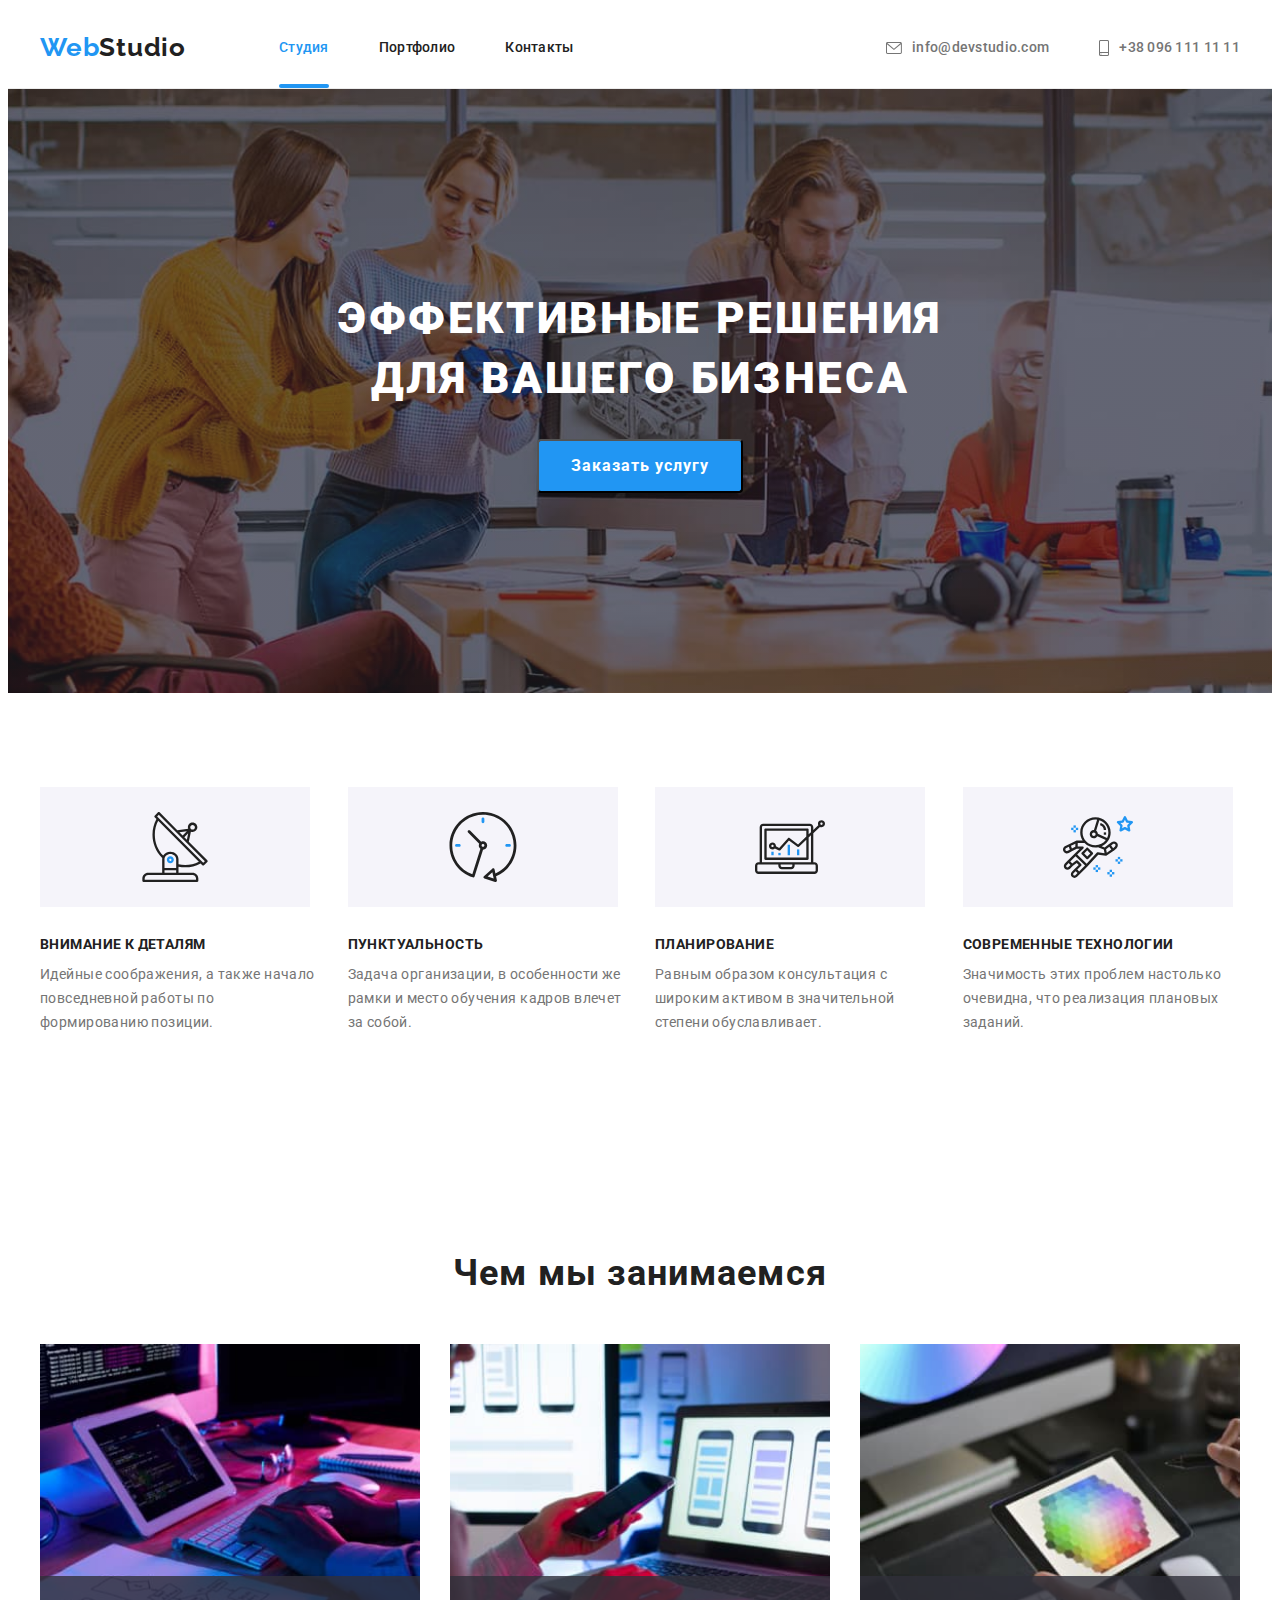
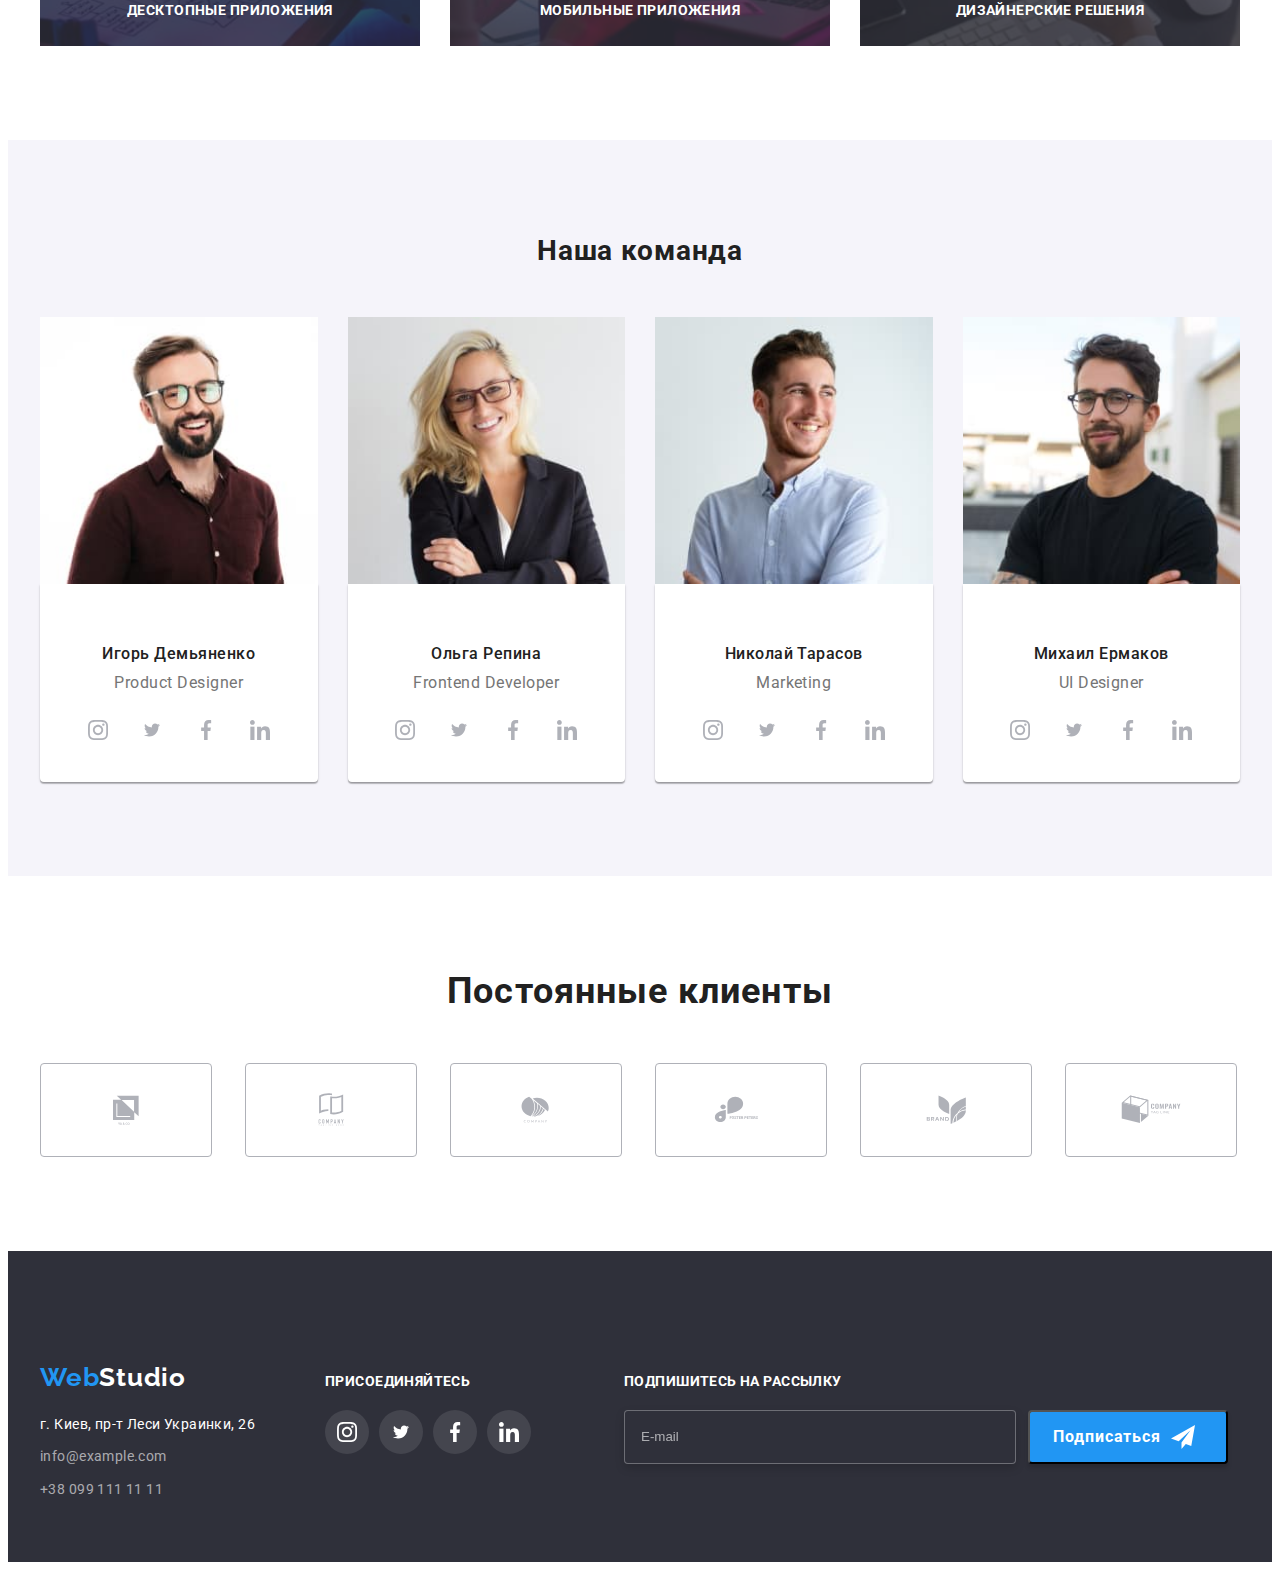
==== commit 722979d7: "Добавляет часть доработок" ====
--- a/index.html
+++ b/index.html
@@ -31,7 +31,7 @@
                 </ul>
             </nav>
             <button type="button" class="mobile-menu-open-button" data-menu-open>
-                <svg class="mobile-menu-open-button__icon" width="40" height="40">
+                <svg class="mobile-menu-open-button__icon" width="24" height="16">
                     <use href="./images/sprite.svg#burger-icon"></use>
                 </svg>
             </button>
@@ -180,7 +180,7 @@
                     <source 
                     srcset="./images/our-team/our-team-mobile-1.jpg 1x, ./images/our-team/our-team-mobile-1@2x.jpg 2x"
                     media="(max-width:767px)"/>     
-                    <img src="" alt="Игорь Демьяненко"> 
+                    <img src="./images/our-team/our-team-mobile-1.jpg" alt="Игорь Демьяненко"> 
                 </picture>
                    <div class="our-team-list__content-wrapper">
                     <h3 class="our-team-list__subtitle">Игорь Демьяненко</h3>
@@ -228,7 +228,7 @@
                     <source 
                     srcset="./images/our-team/our-team-mobile-2.jpg 1x, ./images/our-team/our-team-mobile-2@2x.jpg 2x"
                     media="(max-width:767px)"/>     
-                    <img src="" alt="Ольга Репина"> 
+                    <img src="./images/our-team/our-team-mobile-2.jpg" alt="Ольга Репина"> 
                 </picture>
                    <div class="our-team-list__content-wrapper">
                     <h3 class="our-team-list__subtitle">Ольга Репина</h3>
@@ -276,7 +276,7 @@
                     <source 
                     srcset="./images/our-team/our-team-mobile-3.jpg 1x, ./images/our-team/our-team-mobile-3@2x.jpg 2x"
                     media="(max-width:767px)"/>     
-                    <img src="" alt="Николай Тарасов"> 
+                    <img src="./images/our-team/our-team-mobile-3.jpg" alt="Николай Тарасов"> 
                 </picture>
                    <div class="our-team-list__content-wrapper">
                     <h3 class="our-team-list__subtitle">Николай Тарасов</h3>
@@ -324,7 +324,7 @@
                     <source 
                     srcset="./images/our-team/our-team-mobile-4.jpg 1x, ./images/our-team/our-team-mobile-4@2x.jpg 2x"
                     media="(max-width:767px)"/>     
-                    <img src="" alt="Михаил Ермаков"> 
+                    <img src="./images/our-team/our-team-mobile-4.jpg" alt="Михаил Ермаков"> 
                 </picture>
                    <div class="our-team-list__content-wrapper">
                     <h3 class="our-team-list__subtitle">Михаил Ермаков</h3>
@@ -416,7 +416,6 @@
     </main>
     <footer class="footer">
         <div class="container footer-container">
-            <div class="footer-tablet">
         <div class="footer-address">
                 <a class="logo-footer link" href="">Web<span class="logo logo_theme_dark">Studio</span></a>
             <address class="footer-contacts">
@@ -466,7 +465,6 @@
                 </li>
             </ul>
         </div>
-    </div>
         <form class="footer-mailing">
             <b class="footer-mailing__action">Подпишитесь на рассылку</b>
             <div class="footer-mailing-form">
@@ -478,7 +476,7 @@
         </button>
         </div>
     </form>
-        </div>
+</div>
     </footer>
     <div class="backdrop is-hidden" data-modal>
         <div class="modal">
--- a/css/main.min.css
+++ b/css/main.min.css
@@ -1 +1 @@
-:root{--main-color: #212121;--accent-color: #2196F3;--main-font:"Roboto", sans-serif;--secondary-font: "Raleway", sans-serif;--header-background-color: #FFFFFF;--accent-background: #2F303A}.visually-hidden{position:absolute;width:1px;height:1px;margin:-1px;border:0;padding:0;white-space:nowrap;clip-path:inset(100%);clip:rect(0 0 0 0);overflow:hidden}h1,h2,h3,h4,h5,h6,p{margin-top:0;margin-bottom:0}ul,ol{margin-top:0;margin-bottom:0;padding-left:0}img{display:block}a{display:block}.link{text-decoration:none}.list{list-style:none}body{font-family:var(--main-font);color:var(--main-color)}img{display:block;width:100%;height:auto}.container{width:100%;padding-left:15px;padding-right:15px}@media screen and (min-width: 480px){.container{width:480px;margin-left:auto;margin-right:auto}}@media screen and (min-width: 768px){.container{width:768px}}@media screen and (min-width: 1200px){.container{width:1200px}}@media screen and (max-width: 767px){.section{padding-top:60px;padding-bottom:60px}}@media screen and (min-width: 768px){.section{padding-top:94px;padding-bottom:94px}}@media screen and (max-width: 767px){.mobile-menu{position:fixed;left:0;top:0;width:100%;height:100%;opacity:0;visibility:hidden;pointer-events:none;background-color:#fff;box-shadow:0px 4px 8px rgba(0,0,0,.04),0px 2px 4px rgba(0,0,0,.08),0px 1px 3px rgba(0,0,0,.16);transition:opacity 250ms cubic-bezier(0.4, 0, 0.2, 1),visibility 250ms cubic-bezier(0.4, 0, 0.2, 1)}.mobile-menu.is-open{opacity:1;visibility:visible;pointer-events:auto}.mobile-menu__container{position:relative;padding-top:48px;padding-bottom:48px;padding-left:40px}.mobile-menu__close-btn{position:absolute;background-color:rgba(0,0,0,0);border:none;padding:0;line-height:0;top:15px;right:15px}}@media screen and (min-width: 768px){.mobile-menu{display:none}}.modal-button{min-width:200px;font-family:var(--main-font);font-style:normal;font-weight:700;font-size:16px;line-height:1.88;display:flex;align-items:center;text-align:center;letter-spacing:.06em;cursor:pointer;background-color:var(--accent-color);color:#fff;box-shadow:0px 4px 4px rgba(0,0,0,.15);border-radius:4px;padding:10px 32px;margin-right:auto;margin-left:auto;transition:background-color 250ms cubic-bezier(0.4, 0, 0.2, 1)}.modal-button:hover,.modal-button:focus{background-color:#188ce8}.logo{font-family:var(--secondary-font);font-weight:700;font-size:24px;line-height:1.17;letter-spacing:.03em;color:#2196f3}.logo-header{padding-top:16px;padding-bottom:16px}.logo-footer{font-family:var(--secondary-font);font-style:normal;font-weight:700;font-size:24px;line-height:1.17;letter-spacing:.03em;color:#2196f3}@media screen and (min-width: 768px){.logo-header{margin-right:88px;padding-top:26px;padding-bottom:26px}}@media screen and (min-width: 1200px){.logo{font-size:26px;line-height:1.19}.logo-header{margin-right:93px;padding-top:24px;padding-bottom:25px}.logo-footer{font-size:26px;line-height:1.19}}.logo_theme_light{color:#212121}.logo_theme_dark{color:#fff}.backdrop{position:fixed;top:0;left:0;width:100vw;height:100vh;background:rgba(0,0,0,.2);transition:opacity 500ms linear,visibility 500ms linear}.backdrop.is-hidden{opacity:0;visibility:hidden;pointer-events:none}.modal{position:absolute;top:50%;left:50%;transform:translate(-50%, -50%);max-width:450px;height:auto;background-color:#fff;box-shadow:0px 1px 3px rgba(0,0,0,.12),0px 1px 1px rgba(0,0,0,.14),0px 2px 1px rgba(0,0,0,.2);border-radius:4px;padding:40px}.modal-close-button{position:absolute;top:8px;right:8px;display:flex;justify-content:center;align-items:center;width:30px;height:30px;background-color:#fff;border-radius:50%;border:1px solid rgba(0,0,0,.1);cursor:pointer;padding:0}.modal-close-button__icon{transition:fill 250ms cubic-bezier(0.4, 0, 0.2, 1)}.modal-close-button:hover .modal-close-button__icon,.modal-close-button:focus .modal-close-button__icon{fill:var(--accent-color)}.contact-form{display:flex;flex-direction:column}.contact-form__action{font-family:var(--main-font);font-weight:700;font-size:20px;line-height:1.15;text-align:center;letter-spacing:.03em;margin-bottom:12px;color:#212121}.contact-form__input-wrapper{position:relative;display:flex;flex-direction:column;margin-bottom:10px}.contact-form__label{font-family:var(--main-font);font-weight:400;font-size:12px;line-height:1.17;letter-spacing:.01em;margin-bottom:4px;color:#757575}.contact-form__input{width:100%;height:40px;padding-left:42px;border:1px solid rgba(33,33,33,.2);border-radius:4px;transition:border-color 250ms cubic-bezier(0.4, 0, 0.2, 1)}.contact-form__input:focus{outline:none;border-color:var(--accent-color)}.contact-form__input-icon{position:absolute;display:inline-block;top:50%;left:12px;transition:fill 250ms cubic-bezier(0.4, 0, 0.2, 1)}.contact-form__input:focus+.contact-form__input-icon{fill:var(--accent-color)}.contact-form__message{width:100%;height:120px;border:1px solid rgba(33,33,33,.2);border-radius:4px;padding:12px 16px;resize:none;transition:border-color 250ms cubic-bezier(0.4, 0, 0.2, 1)}.contact-form__message:focus{outline:none;border-color:var(--accent-color)}.contact-form__message::placeholder{color:rgba(117,117,117,.5)}.contact-form__checkbox{color:#fff}.contact-form__checkbox-label{margin-top:20px;display:flex;justify-content:center;align-items:center;font-family:var(--main-font);font-weight:400;font-size:12px;line-height:1.17;letter-spacing:.03em;color:#757575}.contact-form__checkbox-label::before{display:block;width:16px;height:15px;border:2px solid #212121;border-radius:2px;cursor:pointer;content:"";margin-right:7px}.contact-form__checkbox:checked+.contact-form__checkbox-label::before{background-color:var(--accent-color);background-image:url(../images/checkbox/check.svg);background-repeat:no-repeat;background-position:center;border-color:var(--accent-color)}.contact-form__checkbox:focus+.contact-form__checkbox-label::before{border-color:var(--accent-color)}.contact-form-checkbox-link{color:var(--accent-color)}.contact-form__button{align-self:center;width:200px;padding:10px 55px;margin-top:30px;background-color:var(--accent-color);box-shadow:0px 4px 4px rgba(0,0,0,.15);border-radius:4px;font-family:var(--main-font);font-weight:700;font-size:16px;line-height:1.88;letter-spacing:.06em;color:#fff;cursor:pointer}.contact-form__button:hover,.contact-form__button:focus{background-color:#188ce8}.header-container{display:flex;align-items:center;justify-content:space-between}@media screen and (max-width: 767px){.menu{display:none}.menu-address{display:none}.mobile-menu-open-button{background-color:rgba(0,0,0,0);border:none;padding:0;line-height:0;margin-left:auto}.mobile-menu-open-button__icon{fill:#212121}.mobile-menu__close-icon{transition:fill 250ms cubic-bezier(0.4, 0, 0.2, 1)}.mobile-menu__close-btn:hover .mobile-menu__close-icon,.mobile-menu__close-btn:focus .mobile-menu__close-icon{fill:var(--accent-color)}.mobile-menu__list-item:not(:last-child){margin-bottom:32px}.mobile-menu__list-link{font-family:var(--main-font);font-weight:500;font-size:40px;line-height:1.175;letter-spacing:.02em;color:#212121}.mobile-menu__list-link:focus,.mobile-menu__list-link:hover{color:var(--accent-color)}.mobile-menu__list .mobile-menu__list-link.mobile-menu__link-current{color:var(--accent-color)}.mobile-menu__list-address{margin-top:302px}.mobile-menu__address-item:not(:last-child){margin-bottom:32px}.mobile-menu__link-phone{font-family:var(--main-font);font-style:normal;font-weight:500;font-size:34px;line-height:1.18;letter-spacing:.02em;color:#2196f3}.mobile-menu__link-mail{font-family:var(--main-font);font-style:normal;font-weight:500;font-size:24px;line-height:1.17;letter-spacing:.02em;color:#757575}.mobile-menu__social-list{margin-top:64px;display:flex}.mobile-menu__social-list-item{position:relative}.mobile-menu__social-list-item:not(:last-child){margin-right:20px}.mobile-menu__social-list-item:not(:first-child)::before{position:absolute;display:block;top:0;left:-10px;height:22px;content:"";border:1px solid rgba(33,33,33,.2);transform:rotate(180deg)}.mobile-menu__social-list-link{font-family:var(--main-font);font-style:normal;font-weight:500;font-size:18px;line-height:1.22;letter-spacing:.02em;color:#2196f3}}@media screen and (min-width: 768px){.mobile-menu-open-button{display:none}.navigation{display:flex;align-items:center}.menu{display:flex}.menu__item:not(:last-child){margin-right:50px}.menu__link{position:relative;font-weight:500;font-size:14px;line-height:1.14;letter-spacing:.02em;color:inherit;padding-top:32px;padding-bottom:32px;transition:color 250ms cubic-bezier(0.4, 0, 0.2, 1)}.menu__link:hover,.menu__link:focus{color:var(--accent-color)}.menu-address{display:flex;flex-direction:column}.menu .menu__link.menu__link_current{color:var(--accent-color)}.menu .menu__link.menu__link_current::after{position:absolute;display:block;content:"";width:100%;height:4px;border-radius:2px;margin-top:28px;background-color:var(--accent-color)}.menu-address__item:not(:last-child){margin-bottom:10px}.menu-address__mail{display:flex;align-items:center;font-weight:500;font-size:12px;line-height:1.17;letter-spacing:.02em;color:#757575;transition:color 250ms cubic-bezier(0.4, 0, 0.2, 1)}.menu-address__mail:hover,.menu-address__mail:focus{color:var(--accent-color)}.menu-address__icon{margin-right:8px;width:10px;height:14px;fill:#757575;transition:fill 250ms cubic-bezier(0.4, 0, 0.2, 1)}.menu-address__mail:hover .menu-address__icon,.menu-address__mail:focus .menu-address__icon{fill:var(--accent-color)}.menu-address__phone-number{display:flex;align-items:center;font-weight:500;font-size:12px;line-height:1.17;letter-spacing:.02em;color:#757575;transition:color 250ms cubic-bezier(0.4, 0, 0.2, 1)}.menu-address__phone-number:hover,.menu-address__phone-number:focus{color:var(--accent-color)}.menu-address__phone-icon{margin-right:8px;width:14px;height:10px;fill:#757575;transition:fill 250ms cubic-bezier(0.4, 0, 0.2, 1)}.menu-address__phone-number:hover .menu-address__phone-icon,.menu-address__phone-number:focus .menu-address__phone-icon{fill:var(--accent-color)}}@media screen and (min-width: 1200px){.page-header{border-bottom:1px solid #ececec}.header{background-color:var(--header-background-color)}.navigation{display:flex;align-items:center}.menu{display:flex;align-items:center}.menu-address{display:flex;flex-direction:row}.menu .menu__link.menu__link_current{color:var(--accent-color)}.menu .menu__link.menu__link_current::after{position:absolute;display:block;content:"";width:100%;height:4px;border-radius:2px;margin-top:28px;background-color:var(--accent-color)}.menu__item:not(:last-child){margin-right:50px}.menu__link{position:relative;font-weight:500;font-size:14px;line-height:1.14;letter-spacing:.02em;color:inherit;padding-top:32px;padding-bottom:32px;transition:color 250ms cubic-bezier(0.4, 0, 0.2, 1)}.menu__link:hover,.menu__link:focus{color:var(--accent-color)}.menu-address__item:not(:last-child){margin-right:50px}.menu-address__mail{display:flex;align-items:center;font-weight:500;font-size:14px;line-height:1.14;letter-spacing:.02em;color:#757575;padding-top:32px;padding-bottom:32px;transition:color 250ms cubic-bezier(0.4, 0, 0.2, 1)}.menu-address__mail:hover,.menu-address__mail:focus{color:var(--accent-color)}.menu-address__icon{margin-right:10px;width:16px;height:12px;fill:#757575;transition:fill 250ms cubic-bezier(0.4, 0, 0.2, 1)}.menu-address__mail:hover .menu-address__icon,.menu-address__mail:focus .menu-address__icon{fill:var(--accent-color)}.menu-address__phone-number{display:flex;align-items:center;font-weight:500;font-size:14px;line-height:1.14;letter-spacing:.02em;color:#757575;padding-top:32px;padding-bottom:32px;transition:color 250ms cubic-bezier(0.4, 0, 0.2, 1)}.menu-address__phone-number:hover,.menu-address__phone-number:focus{color:var(--accent-color)}.menu-address__phone-icon{margin-right:10px;width:10px;height:16px;fill:#757575;transition:fill 250ms cubic-bezier(0.4, 0, 0.2, 1)}.menu-address__phone-number:hover .menu-address__phone-icon,.menu-address__phone-number:focus .menu-address__phone-icon{fill:var(--accent-color)}}.hero{max-width:480px;height:400px;margin-left:auto;margin-right:auto;background-image:linear-gradient(rgba(47, 48, 58, 0.4), rgba(47, 48, 58, 0.4)),url("../images/hero/hero-mobile-image.jpg");background-size:cover;background-repeat:no-repeat;background-color:var(--accent-background)}@media(min-device-pixel-ratio: 2),(min-resolution: 192dpi),(min-resolution: 2dppx){.hero{background-image:linear-gradient(to right, rgba(47, 48, 58, 0.4), rgba(47, 48, 58, 0.4)),url("../images/hero/hero-mobile-image@2x.jpg")}}.hero__title{max-width:360px;min-height:84px;font-family:var(--main-font);font-weight:900;font-size:26px;line-height:1.62;text-align:center;letter-spacing:.06em;text-transform:uppercase;color:#fff;margin-right:auto;margin-left:auto;margin-bottom:30px;padding-top:118px}@media screen and (min-width: 768px){.hero{max-width:768px;height:400px;margin-left:auto;margin-right:auto;background-image:linear-gradient(rgba(47, 48, 58, 0.4), rgba(47, 48, 58, 0.4)),url("../images/hero/hero-tablet-image.jpg");background-size:cover;background-repeat:no-repeat;background-color:var(--accent-background)}}@media screen and (min-width: 768px)and (min-device-pixel-ratio: 2),screen and (min-width: 768px)and (min-resolution: 192dpi),screen and (min-width: 768px)and (min-resolution: 2dppx){.hero{background-image:linear-gradient(to right, rgba(47, 48, 58, 0.4), rgba(47, 48, 58, 0.4)),url("../images/hero/hero-tablet-image@2x.jpg")}}@media screen and (min-width: 1200px){.hero{max-width:1600px;height:600px;margin-left:auto;margin-right:auto;background-image:linear-gradient(rgba(47, 48, 58, 0.4), rgba(47, 48, 58, 0.4)),url("../images/hero/hero-desktop-image.jpg");background-size:cover;background-repeat:no-repeat;background-color:var(--accent-background)}}@media screen and (min-width: 1200px)and (min-device-pixel-ratio: 2),screen and (min-width: 1200px)and (min-resolution: 192dpi),screen and (min-width: 1200px)and (min-resolution: 2dppx){.hero{background-image:linear-gradient(to right, rgba(47, 48, 58, 0.4), rgba(47, 48, 58, 0.4)),url("../images/hero/hero-desktop-image@2x.jpg")}}@media screen and (min-width: 1200px){.hero__title{max-width:696px;min-height:120px;font-weight:900;font-size:44px;line-height:1.36;text-align:center;letter-spacing:.06em;text-transform:uppercase;color:#fff;margin-right:auto;margin-left:auto;padding-top:200px;margin-bottom:30px}}.advantages{padding-bottom:0}.advantages-list{display:block}.advantages-list__container{width:100%;height:120px;display:flex;align-items:center;justify-content:center;margin-bottom:30px;background-color:#f5f4fa}@media screen and (max-width: 1200px){.advantages-list__item:last-child{padding-bottom:60px}}@media screen and (max-width: 480px){.advantages-list__subtitle{text-align:center}.advantages-list__subtitle{text-align:center}.advantages-list__description{width:100%;margin-bottom:30px}}.advantages-list__subtitle{margin-bottom:10px}.advantages-list__subtitle{font-weight:700;font-size:14px;line-height:1.14;letter-spacing:.03em;text-transform:uppercase}.advantages-list__description{font-weight:400;font-size:14px;line-height:1.71;letter-spacing:.03em;color:#757575}@media screen and (min-width: 768px){.advantages-list{display:flex;flex-wrap:wrap;margin-top:-15px;margin-left:-15px}.advantages-list__container{width:354px;height:120px;display:flex;align-items:center;justify-content:center;margin-bottom:30px;background-color:#f5f4fa}.advantages-list__item{flex-basis:calc((100% - 30px)/2);margin-top:15px;margin-left:15px;min-width:354px}}@media screen and (min-width: 1200px){.advantages-list{display:flex;flex:wrap;margin-top:-30px;margin-left:-30px}.advantages-list__container{width:270px;height:120px;display:flex;align-items:center;justify-content:center;margin-bottom:30px;background-color:#f5f4fa}.advantages-list__item{flex-basis:calc((100% - 120px)/4);margin-top:30px;margin-left:30px;min-width:270px}}@media screen and (max-width: 1200px){.services{display:none}}.services__title{font-weight:700;font-size:36px;line-height:1.16;text-align:center;letter-spacing:.03em}.services__title{margin-bottom:50px}.services-list{display:flex;flex-wrap:wrap;margin-left:-30px;margin-top:-30px}.services-list__item{position:relative;flex-basis:calc((100% - 90px)/3);margin-left:30px;margin-top:30px}.services-list__description{width:100%;position:absolute;bottom:0;left:0;padding-top:27px;padding-bottom:27px;font-family:var(--main-font);font-weight:700;font-size:14px;line-height:1.14;text-align:center;letter-spacing:.03em;text-transform:uppercase;color:#fff;background:rgba(47,48,58,.8)}.our-team{background-color:#f5f4fa}.our-team__title{margin-bottom:30px}.our-team__title{font-family:var(--main-font);font-weight:700;font-size:28px;line-height:1.18;text-align:center;letter-spacing:.03em;color:#212121}.our-team-list__subtitle{margin-top:30px;margin-bottom:10px;font-weight:500;font-size:16px;line-height:1.19;text-align:center;letter-spacing:.03em}.our-team-list__description{font-weight:400;font-size:16px;line-height:1.19;text-align:center;letter-spacing:.03em;color:#757575;margin-bottom:16px}.social-list{display:flex;justify-content:center}.social-list__item:not(:last-child){margin-right:10px}.social-list__link{display:flex;align-items:center;justify-content:center;width:44px;height:44px;background-color:#fff;border-radius:50%;transition:background-color 250ms cubic-bezier(0.4, 0, 0.2, 1)}.social-list__link:hover,.social-list__link:focus{background-color:var(--accent-color)}.social-list__icon{fill:#afb1b8;transition:fill 250ms cubic-bezier(0.4, 0, 0.2, 1)}.social-list__link:hover .social-list__icon,.social-list__link:focus .social-list__icon{fill:#fff}@media screen and (min-width: 1200px){.our-team__title{margin-bottom:50px}}@media screen and (max-width: 767px){.our-team-list__item:not(:last-child){margin-bottom:30px}.our-team-list__content-wrapper{padding-top:30px;padding-bottom:24px;padding-left:122px;padding-right:122px;background:#fff;box-shadow:0px 1px 3px rgba(0,0,0,.12),0px 1px 1px rgba(0,0,0,.14),0px 2px 1px rgba(0,0,0,.2);border-radius:0px 0px 4px 4px}}@media screen and (min-width: 768px){.our-team-list{display:flex;flex-wrap:wrap;margin-left:-30px;margin-top:-30px}.our-team-list__item{flex-basis:calc((100% - 60px)/2);margin-left:30px;margin-top:30px}.our-team-list__content-wrapper{padding-top:16px;padding-bottom:24px;padding-left:74px;padding-right:74px;background:#fff;box-shadow:0px 1px 3px rgba(0,0,0,.12),0px 1px 1px rgba(0,0,0,.14),0px 2px 1px rgba(0,0,0,.2);border-radius:0px 0px 4px 4px}}@media screen and (min-width: 1200px){.our-team-list{display:flex;flex-wrap:wrap;margin-left:-30px;margin-top:-30px}.our-team-list__item{flex-basis:calc((100% - 120px)/4);margin-left:30px;margin-top:30px}.our-team-list__content-wrapper{padding-top:30px;padding-bottom:30px;padding-left:32px;padding-right:32px;background:#fff;box-shadow:0px 1px 3px rgba(0,0,0,.12),0px 1px 1px rgba(0,0,0,.14),0px 2px 1px rgba(0,0,0,.2);border-radius:0px 0px 4px 4px}}.our-clients__title{font-family:var(--main-font);font-style:normal;font-weight:700;font-size:28px;line-height:1.18;text-align:center;letter-spacing:.03em;color:var(--main-color);margin-bottom:30px}.our-clients-list{display:flex;flex-wrap:wrap;justify-content:center;margin-top:-30px;margin-left:-30px}.our-clients-list__item{margin-top:30px;margin-left:30px;flex-basis:calc((100% - 60px)/2)}.our-clients-list__link{display:flex;justify-content:center;align-items:center;width:210px;height:92px;border:1px solid #afb1b8;border-radius:4px;transition:border-color 250ms cubic-bezier(0.4, 0, 0.2, 1)}.our-clients-list__link:hover,.our-clients-list__link:focus{border-color:var(--accent-color)}.our-client-list__icon{fill:#afb1b8;transition:fill 250ms cubic-bezier(0.4, 0, 0.2, 1)}.our-clients-list__link:hover .our-client-list__icon,.our-clients-list__link:focus .our-client-list__icon{fill:var(--accent-color)}@media screen and (min-width: 768px){.our-clients-list__item{margin-top:30px;margin-left:30px;flex-basis:calc((100% - 90px)/3)}}@media screen and (min-width: 1200px){.our-clients__title{font-size:36px;line-height:1.17;text-align:center;margin-bottom:50px}.our-clients-list{display:flex;flex-wrap:nowrap;justify-content:center;align-items:center}.our-clients-list__item:not(:last-child){margin-right:30px}}.footer{background-color:var(--accent-background);padding:60px 0px;text-align:center}.footer-list{margin-top:20px}@media screen and (max-width: 767px){.footer-list{margin-bottom:60px}}.footer-list__item:not(:last-child){margin-bottom:8px}.footer-list__address{font-style:normal;font-weight:400;font-size:14px;line-height:1.71;letter-spacing:.03em;color:#fff;transition:color 250ms cubic-bezier(0.4, 0, 0.2, 1)}.footer-list__address:hover,.footer-list__address:focus{color:var(--accent-color)}.footer-list__link{font-style:normal;font-weight:400;font-size:14px;line-height:1.71;letter-spacing:.03em;color:rgba(255,255,255,.6);transition:color 250ms cubic-bezier(0.4, 0, 0.2, 1)}.footer-list__link:hover,.footer-list__link:focus{color:var(--accent-color)}.footer-join__title{font-family:var(--main-font);font-weight:700;font-size:14px;line-height:1.14;letter-spacing:.03em;text-transform:uppercase;color:#fff;margin-bottom:20px}.footer-join-list{display:flex;justify-content:center}.footer-join-list__item:not(:last-child){margin-right:10px}.footer-join-list__link{width:44px;height:44px;background-color:rgba(255,255,255,.1);border-radius:50%;display:flex;justify-content:center;align-items:center;transition:background-color 250ms cubic-bezier(0.4, 0, 0.2, 1)}.footer-join-list__link:hover,.footer-join-list__link:focus{background-color:var(--accent-color)}.footer-join-list__icon{fill:#fff;transition:fill 250ms cubic-bezier(0.4, 0, 0.2, 1)}.footer-join-list__link:hover .footer-join-list__icon,.footer-join-list__link:focus .footer-join-list__icon{fill:#fff}.footer-mailing{margin-top:60px}.footer-mailing__action{font-family:var(--main-font);font-weight:700;font-size:14px;line-height:1.14;letter-spacing:.03em;text-transform:uppercase;color:#fff}.footer-mailing-form{margin-top:20px}.footer-mailing__input{width:100%;padding:20px 15px;background-color:var(--accent-background);border:1px solid rgba(255,255,255,.3);filter:drop-shadow(0px 4px 4px rgba(0, 0, 0, 0.15));border-radius:4px;color:#fff}.footer-mailing__input::placeholder{color:rgba(255,255,255,.6)}.footer-mailing__button{display:inline-flex;align-items:center;justify-content:center;margin-top:20px;min-width:200px;padding-top:10px;padding-bottom:10px;background-color:var(--accent-color);box-shadow:0px 4px 4px rgba(0,0,0,.15);border-radius:4px;font-family:var(--main-font);font-weight:700;font-size:16px;line-height:1.88;text-align:center;letter-spacing:.06em;color:#fff}.footer-mailing__icon{margin-left:10px;margin-right:8px}@media screen and (min-width: 768px){.footer-tablet{display:flex;align-items:baseline}.footer-address{margin-left:76px}.footer-join{margin-left:165px}.footer-mailing-action{margin-top:60px}.footer-mailing__input{display:block;width:450px;padding:15px 16px;margin-right:auto;margin-left:auto}}.filter-portfolio-list{display:flex;justify-content:center;margin-bottom:50px}.filter-portfolio-list:active{color:var(--accent-color)}.filter-portfolio-list__item:not(:last-child){margin-right:8px}.filter-portfolio-list__button{font-family:inherit;font-weight:500;font-size:16px;line-height:1.62;text-align:center;letter-spacing:.03em;cursor:pointer;color:inherit;background-color:#f5f4fa;border-radius:4px;border:none;padding:6px 22px;transition:color 250ms cubic-bezier(0.4, 0, 0.2, 1),background-color 250ms cubic-bezier(0.4, 0, 0.2, 1),box-shadow 250ms cubic-bezier(0.4, 0, 0.2, 1)}.filter-portfolio-list__button:hover,.filter-portfolio-list__button:focus{color:#fff;background-color:var(--accent-color);box-shadow:0px 3px 1px rgba(0,0,0,.1),0px 1px 2px rgba(0,0,0,.08),0px 2px 2px rgba(0,0,0,.12)}.portfolio-list{display:flex;flex-wrap:wrap;margin-left:-30px;margin-top:-30px}.portfolio-list__item{flex-basis:calc((100% - 90px)/3);margin-left:30px;margin-top:30px}.portfolio-list__wrapper{padding:20px 24px;background:#fff;border:1px solid #eee;border-top:0px}.portfolio__subtitle{margin-bottom:4px;font-family:inherit;font-weight:700;font-size:18px;line-height:2;letter-spacing:.06em;color:inherit}.portfolio__description{font-size:16px;line-height:1.88;letter-spacing:.03em;color:#757575}.portfolio-list__link{font-family:inherit;color:inherit}.portfolio-list__link:hover,.portfolio-list__link:focus{box-shadow:0px 1px 1px rgba(0,0,0,.12),0px 4px 4px rgba(0,0,0,.06),1px 4px 6px rgba(0,0,0,.16)}.portfolio-list__box{position:relative;overflow:hidden}.portfolio__overlay{position:absolute;display:flex;justify-content:center;align-items:center;top:0;left:0;width:100%;height:100%;background:rgba(33,150,243,.9);padding-left:24px;padding-right:24px;transform:translateY(100%);transition:opacity 250ms cubic-bezier(0.4, 0, 0.2, 1),transform 250ms cubic-bezier(0.4, 0, 0.2, 1)}.portfolio-list__link:hover .portfolio__overlay{opacity:1;transform:translateY(0)}.portfolio__overlay-description{font-family:var(--main-font);font-weight:400;font-size:18px;line-height:1.56;padding:63px 24px;letter-spacing:.03em;color:#fff}/*# sourceMappingURL=main.min.css.map */+:root{--main-color: #212121;--accent-color: #2196F3;--main-font:"Roboto", sans-serif;--secondary-font: "Raleway", sans-serif;--header-background-color: #FFFFFF;--accent-background: #2F303A}.visually-hidden{position:absolute;width:1px;height:1px;margin:-1px;border:0;padding:0;white-space:nowrap;clip-path:inset(100%);clip:rect(0 0 0 0);overflow:hidden}h1,h2,h3,h4,h5,h6,p{margin-top:0;margin-bottom:0}ul,ol{margin-top:0;margin-bottom:0;padding-left:0}img{display:block}a{display:block}.link{text-decoration:none}.list{list-style:none}body{font-family:var(--main-font);color:var(--main-color)}img{display:block;width:100%;height:auto}.container{width:100%;padding-left:15px;padding-right:15px}@media screen and (min-width: 480px){.container{width:480px;margin-left:auto;margin-right:auto}}@media screen and (min-width: 768px){.container{width:768px}}@media screen and (min-width: 1200px){.container{width:1200px}}@media screen and (max-width: 767px){.section{padding-top:60px;padding-bottom:60px}}@media screen and (min-width: 768px){.section{padding-top:94px;padding-bottom:94px}}@media screen and (max-width: 767px){.mobile-menu{position:fixed;left:0;top:0;width:100%;height:100%;opacity:0;visibility:hidden;pointer-events:none;background-color:#fff;box-shadow:0px 4px 8px rgba(0,0,0,.04),0px 2px 4px rgba(0,0,0,.08),0px 1px 3px rgba(0,0,0,.16);transition:opacity 250ms cubic-bezier(0.4, 0, 0.2, 1),visibility 250ms cubic-bezier(0.4, 0, 0.2, 1);z-index:100}}.mobile-menu.is-open{opacity:1;visibility:visible;pointer-events:auto}.mobile-menu__container{position:relative;padding-top:48px;padding-bottom:48px;padding-left:40px;width:100%;height:100%}.mobile-menu__close-btn{position:absolute;background-color:rgba(0,0,0,0);border:none;padding:0;line-height:0;top:15px;right:15px;z-index:101}@media screen and (min-width: 768px){.mobile-menu{display:none}}.modal-button{min-width:200px;font-family:var(--main-font);font-style:normal;font-weight:700;font-size:16px;line-height:1.88;display:flex;align-items:center;text-align:center;letter-spacing:.06em;cursor:pointer;background-color:var(--accent-color);color:#fff;box-shadow:0px 4px 4px rgba(0,0,0,.15);border-radius:4px;padding:10px 32px;margin-right:auto;margin-left:auto;transition:background-color 250ms cubic-bezier(0.4, 0, 0.2, 1)}.modal-button:hover,.modal-button:focus{background-color:#188ce8}.logo{font-family:var(--secondary-font);font-weight:700;font-size:24px;line-height:1.17;letter-spacing:.03em;color:#2196f3}.logo-header{padding-top:16px;padding-bottom:16px}.logo-footer{font-family:var(--secondary-font);font-style:normal;font-weight:700;font-size:24px;line-height:1.17;letter-spacing:.03em;color:#2196f3}@media screen and (min-width: 768px){.logo-header{margin-right:88px;padding-top:26px;padding-bottom:26px}}@media screen and (min-width: 1200px){.logo{font-size:26px;line-height:1.19}.logo-header{margin-right:93px;padding-top:24px;padding-bottom:25px}.logo-footer{font-size:26px;line-height:1.19}}.logo_theme_light{color:#212121}.logo_theme_dark{color:#fff}.backdrop{position:fixed;top:0;left:0;width:100%;height:100%;background:rgba(0,0,0,.2);transition:opacity 500ms linear,visibility 500ms linear}.backdrop.is-hidden{opacity:0;visibility:hidden;pointer-events:none}.modal{position:absolute;top:50%;left:50%;transform:translate(-50%, -50%);min-width:100%;max-width:100%;height:auto;background-color:#fff;box-shadow:0px 1px 3px rgba(0,0,0,.12),0px 1px 1px rgba(0,0,0,.14),0px 2px 1px rgba(0,0,0,.2);border-radius:4px;padding:40px}.modal-close-button{position:absolute;top:8px;right:8px;display:flex;justify-content:center;align-items:center;width:30px;height:30px;background-color:#fff;border-radius:50%;border:1px solid rgba(0,0,0,.1);cursor:pointer;padding:0}.modal-close-button__icon{transition:fill 250ms cubic-bezier(0.4, 0, 0.2, 1)}.modal-close-button:hover .modal-close-button__icon,.modal-close-button:focus .modal-close-button__icon{fill:var(--accent-color)}.contact-form{display:flex;flex-direction:column}.contact-form__action{font-family:var(--main-font);font-weight:700;font-size:20px;line-height:1.15;text-align:center;letter-spacing:.03em;margin-bottom:12px;color:#212121}.contact-form__input-wrapper{position:relative;display:flex;flex-direction:column;margin-bottom:10px}.contact-form__label{font-family:var(--main-font);font-weight:400;font-size:12px;line-height:1.17;letter-spacing:.01em;margin-bottom:4px;color:#757575}.contact-form__input{width:100%;height:40px;padding-left:42px;border:1px solid rgba(33,33,33,.2);border-radius:4px;transition:border-color 250ms cubic-bezier(0.4, 0, 0.2, 1)}.contact-form__input:focus{outline:none;border-color:var(--accent-color)}.contact-form__input-icon{position:absolute;display:inline-block;top:50%;left:12px;transition:fill 250ms cubic-bezier(0.4, 0, 0.2, 1)}.contact-form__input:focus+.contact-form__input-icon{fill:var(--accent-color)}.contact-form__message{width:100%;height:120px;border:1px solid rgba(33,33,33,.2);border-radius:4px;padding:12px 16px;resize:none;transition:border-color 250ms cubic-bezier(0.4, 0, 0.2, 1)}.contact-form__message:focus{outline:none;border-color:var(--accent-color)}.contact-form__message::placeholder{color:rgba(117,117,117,.5)}.contact-form__checkbox{color:#fff}.contact-form__checkbox-label{margin-top:20px;display:flex;justify-content:center;align-items:center;font-family:var(--main-font);font-weight:400;font-size:12px;line-height:1.17;letter-spacing:.03em;color:#757575}.contact-form__checkbox-label::before{display:block;width:16px;height:15px;border:2px solid #212121;border-radius:2px;cursor:pointer;content:"";margin-right:7px}.contact-form__checkbox:checked+.contact-form__checkbox-label::before{background-color:var(--accent-color);background-image:url(../images/checkbox/check.svg);background-repeat:no-repeat;background-position:center;border-color:var(--accent-color)}.contact-form__checkbox:focus+.contact-form__checkbox-label::before{border-color:var(--accent-color)}.contact-form-checkbox-link{color:var(--accent-color)}.contact-form__button{align-self:center;width:200px;padding:10px 55px;margin-top:30px;background-color:var(--accent-color);box-shadow:0px 4px 4px rgba(0,0,0,.15);border-radius:4px;font-family:var(--main-font);font-weight:700;font-size:16px;line-height:1.88;letter-spacing:.06em;color:#fff;cursor:pointer}.contact-form__button:hover,.contact-form__button:focus{background-color:#188ce8}.page-header{border-bottom:1px solid #ececec}.header-container{display:flex;align-items:center;justify-content:space-between}@media screen and (max-width: 767px){.menu{display:none}.menu-address{display:none}.mobile-menu-open-button{background-color:rgba(0,0,0,0);border:none;padding:0;line-height:0;margin-left:auto}.mobile-menu-open-button__icon{fill:#212121;transition:fill 250ms cubic-bezier(0.4, 0, 0.2, 1)}.mobile-menu-open-button:hover .mobile-menu-open-button__icon,.mobile-menu-open-button:focus .mobile-menu-open-button__icon{fill:var(--accent-color)}.mobile-menu__close-icon{transition:fill 250ms cubic-bezier(0.4, 0, 0.2, 1)}.mobile-menu__close-btn:hover .mobile-menu__close-icon,.mobile-menu__close-btn:focus .mobile-menu__close-icon{fill:var(--accent-color)}.mobile-menu__list-item:not(:last-child){margin-bottom:32px}.mobile-menu__list-link{font-family:var(--main-font);font-weight:500;font-size:40px;line-height:1.175;letter-spacing:.02em;color:#212121}.mobile-menu__list-link:focus,.mobile-menu__list-link:hover{color:var(--accent-color)}.mobile-menu__list .mobile-menu__list-link.mobile-menu__link-current{color:var(--accent-color)}.mobile-menu__list-address{position:absolute;bottom:134px;margin-top:302px}.mobile-menu__address-item:not(:last-child){margin-bottom:32px}.mobile-menu__link-phone{font-family:var(--main-font);font-style:normal;font-weight:500;font-size:34px;line-height:1.18;letter-spacing:.02em;color:#2196f3}.mobile-menu__link-mail{font-family:var(--main-font);font-style:normal;font-weight:500;font-size:24px;line-height:1.17;letter-spacing:.02em;color:#757575}.mobile-menu__social-list{display:flex;margin-top:64px;margin-bottom:0px;position:absolute;bottom:48px;left:40px}.mobile-menu__social-list-item{position:relative}.mobile-menu__social-list-item:not(:last-child){margin-right:20px}.mobile-menu__social-list-item:not(:first-child)::before{position:absolute;display:block;top:0;left:-10px;height:22px;content:"";border:1px solid rgba(33,33,33,.2);transform:rotate(180deg)}.mobile-menu__social-list-link{font-family:var(--main-font);font-style:normal;font-weight:500;font-size:18px;line-height:1.22;letter-spacing:.02em;color:#2196f3}}@media screen and (min-width: 768px){.mobile-menu-open-button{display:none}.navigation{display:flex;align-items:center}.menu{display:flex}.menu__item:not(:last-child){margin-right:50px}.menu__link{position:relative;font-weight:500;font-size:14px;line-height:1.14;letter-spacing:.02em;color:inherit;padding-top:32px;padding-bottom:32px;transition:color 250ms cubic-bezier(0.4, 0, 0.2, 1)}.menu__link:hover,.menu__link:focus{color:var(--accent-color)}.menu-address{display:block}.menu .menu__link.menu__link_current{color:var(--accent-color)}.menu .menu__link.menu__link_current::after{position:absolute;display:block;content:"";width:100%;height:4px;border-radius:2px;margin-top:28px;background-color:var(--accent-color)}.menu-address__item:not(:last-child){margin-bottom:10px}.menu-address__mail{display:flex;align-items:center;font-weight:500;font-size:12px;line-height:1.17;letter-spacing:.02em;color:#757575;transition:color 250ms cubic-bezier(0.4, 0, 0.2, 1)}.menu-address__mail:hover,.menu-address__mail:focus{color:var(--accent-color)}.menu-address__icon{margin-right:8px;width:14px;height:10px;fill:#757575;transition:fill 250ms cubic-bezier(0.4, 0, 0.2, 1)}.menu-address__mail:hover .menu-address__icon,.menu-address__mail:focus .menu-address__icon{fill:var(--accent-color)}.menu-address__phone-number{display:flex;align-items:center;font-weight:500;font-size:12px;line-height:1.17;letter-spacing:.02em;color:#757575;transition:color 250ms cubic-bezier(0.4, 0, 0.2, 1)}.menu-address__phone-number:hover,.menu-address__phone-number:focus{color:var(--accent-color)}.menu-address__phone-icon{margin-right:8px;width:10px;height:14px;fill:#757575;transition:fill 250ms cubic-bezier(0.4, 0, 0.2, 1)}.menu-address__phone-number:hover .menu-address__phone-icon,.menu-address__phone-number:focus .menu-address__phone-icon{fill:var(--accent-color)}}@media screen and (min-width: 1200px){.header{background-color:var(--header-background-color)}.navigation{display:flex;align-items:center}.menu{display:flex;align-items:center}.menu-address{display:flex}.menu-address__item:not(:last-child){margin-bottom:0px}.menu .menu__link.menu__link_current{color:var(--accent-color)}.menu .menu__link.menu__link_current::after{position:absolute;display:block;content:"";width:100%;height:4px;border-radius:2px;margin-top:28px;background-color:var(--accent-color)}.menu__item:not(:last-child){margin-right:50px}.menu__link{position:relative;font-weight:500;font-size:14px;line-height:1.14;letter-spacing:.02em;color:inherit;padding-top:32px;padding-bottom:32px;transition:color 250ms cubic-bezier(0.4, 0, 0.2, 1)}.menu__link:hover,.menu__link:focus{color:var(--accent-color)}.menu-address__item:not(:last-child){margin-right:50px}.menu-address__mail{display:flex;align-items:center;font-weight:500;font-size:14px;line-height:1.14;letter-spacing:.02em;color:#757575;padding-top:32px;padding-bottom:32px;transition:color 250ms cubic-bezier(0.4, 0, 0.2, 1)}.menu-address__mail:hover,.menu-address__mail:focus{color:var(--accent-color)}.menu-address__icon{margin-right:10px;width:16px;height:12px;fill:#757575;transition:fill 250ms cubic-bezier(0.4, 0, 0.2, 1)}.menu-address__mail:hover .menu-address__icon,.menu-address__mail:focus .menu-address__icon{fill:var(--accent-color)}.menu-address__phone-number{display:flex;align-items:center;font-weight:500;font-size:14px;line-height:1.14;letter-spacing:.02em;color:#757575;padding-top:32px;padding-bottom:32px;transition:color 250ms cubic-bezier(0.4, 0, 0.2, 1)}.menu-address__phone-number:hover,.menu-address__phone-number:focus{color:var(--accent-color)}.menu-address__phone-icon{margin-right:10px;width:10px;height:16px;fill:#757575;transition:fill 250ms cubic-bezier(0.4, 0, 0.2, 1)}.menu-address__phone-number:hover .menu-address__phone-icon,.menu-address__phone-number:focus .menu-address__phone-icon{fill:var(--accent-color)}}.hero{width:100%;padding-top:118px;padding-bottom:118px;text-align:center;margin-left:auto;margin-right:auto;background-image:linear-gradient(rgba(47, 48, 58, 0.4), rgba(47, 48, 58, 0.4)),url("../images/hero/hero-mobile-image.jpg");background-size:cover;background-repeat:no-repeat;background-position:center;background-color:var(--accent-background)}@media(min-device-pixel-ratio: 2),(min-resolution: 192dpi),(min-resolution: 2dppx){.hero{background-image:linear-gradient(to right, rgba(47, 48, 58, 0.4), rgba(47, 48, 58, 0.4)),url("../images/hero/hero-mobile-image@2x.jpg")}}.hero__title{max-width:360px;font-family:var(--main-font);font-weight:900;font-size:26px;line-height:1.62;text-align:center;letter-spacing:.06em;text-transform:uppercase;color:#fff;margin-right:auto;margin-left:auto;margin-bottom:30px}@media screen and (min-width: 768px){.hero{margin-left:auto;margin-right:auto;background-image:linear-gradient(rgba(47, 48, 58, 0.4), rgba(47, 48, 58, 0.4)),url("../images/hero/hero-tablet-image.jpg");background-size:cover;background-repeat:no-repeat;background-color:var(--accent-background)}}@media screen and (min-width: 768px)and (min-device-pixel-ratio: 2),screen and (min-width: 768px)and (min-resolution: 192dpi),screen and (min-width: 768px)and (min-resolution: 2dppx){.hero{background-image:linear-gradient(to right, rgba(47, 48, 58, 0.4), rgba(47, 48, 58, 0.4)),url("../images/hero/hero-tablet-image@2x.jpg")}}@media screen and (min-width: 1200px){.hero{max-width:1600px;padding-top:200px;padding-bottom:200px;margin-left:auto;margin-right:auto;background-image:linear-gradient(rgba(47, 48, 58, 0.4), rgba(47, 48, 58, 0.4)),url("../images/hero/hero-desktop-image.jpg");background-size:cover;background-repeat:no-repeat;background-color:var(--accent-background)}}@media screen and (min-width: 1200px)and (min-device-pixel-ratio: 2),screen and (min-width: 1200px)and (min-resolution: 192dpi),screen and (min-width: 1200px)and (min-resolution: 2dppx){.hero{background-image:linear-gradient(to right, rgba(47, 48, 58, 0.4), rgba(47, 48, 58, 0.4)),url("../images/hero/hero-desktop-image@2x.jpg")}}@media screen and (min-width: 1200px){.hero__title{max-width:696px;font-weight:900;font-size:44px;line-height:1.36;text-align:center;letter-spacing:.06em;text-transform:uppercase;color:#fff;margin:0 auto 30px}}.advantages-list{display:block}.advantages-list__container{width:100%;height:120px;display:flex;align-items:center;justify-content:center;margin-bottom:30px;background-color:#f5f4fa}@media screen and (max-width: 480px){.advantages-list__subtitle{text-align:center}.advantages-list__subtitle{text-align:center}.advantages-list__description{width:100%;margin-bottom:30px}}.advantages-list__subtitle{margin-bottom:10px}.advantages-list__subtitle{font-weight:700;font-size:14px;line-height:1.14;letter-spacing:.03em;text-transform:uppercase}.advantages-list__description{font-weight:400;font-size:14px;line-height:1.71;letter-spacing:.03em;color:#757575}@media screen and (min-width: 768px){.advantages-list{display:flex;flex-wrap:wrap;margin-top:-15px;margin-left:-15px}.advantages-list__container{width:354px;height:120px;display:flex;align-items:center;justify-content:center;margin-bottom:30px;background-color:#f5f4fa}.advantages-list__item{flex-basis:calc((100% - 30px)/2);margin-top:15px;margin-left:15px;margin-bottom:30px;min-width:354px}}@media screen and (min-width: 1200px){.advantages-list{display:flex;flex:wrap;margin-top:-30px;margin-left:-30px}.advantages-list__container{width:270px;height:120px;display:flex;align-items:center;justify-content:center;margin-bottom:30px;background-color:#f5f4fa}.advantages-list__item{flex-basis:calc((100% - 120px)/4);margin-top:30px;margin-left:30px;min-width:270px}}@media screen and (max-width: 1200px){.services{display:none}}.services__title{font-weight:700;font-size:36px;line-height:1.16;text-align:center;letter-spacing:.03em}.services__title{margin-bottom:50px}.services-list{display:flex;flex-wrap:wrap;margin-left:-30px;margin-top:-30px}.services-list__item{position:relative;flex-basis:calc((100% - 90px)/3);margin-left:30px;margin-top:30px}.services-list__description{width:100%;position:absolute;bottom:0;left:0;padding-top:27px;padding-bottom:27px;font-family:var(--main-font);font-weight:700;font-size:14px;line-height:1.14;text-align:center;letter-spacing:.03em;text-transform:uppercase;color:#fff;background:rgba(47,48,58,.8)}.our-team{background-color:#f5f4fa}.our-team__title{margin-bottom:30px}.our-team__title{font-family:var(--main-font);font-weight:700;font-size:28px;line-height:1.18;text-align:center;letter-spacing:.03em;color:#212121}.our-team-list__subtitle{margin-top:30px;margin-bottom:10px;font-weight:500;font-size:16px;line-height:1.19;text-align:center;letter-spacing:.03em}.our-team-list__description{font-weight:400;font-size:16px;line-height:1.19;text-align:center;letter-spacing:.03em;color:#757575;margin-bottom:16px}.social-list{display:flex;justify-content:center}.social-list__item:not(:last-child){margin-right:10px}.social-list__link{display:flex;align-items:center;justify-content:center;width:44px;height:44px;background-color:#fff;border-radius:50%;transition:background-color 250ms cubic-bezier(0.4, 0, 0.2, 1)}.social-list__link:hover,.social-list__link:focus{background-color:var(--accent-color)}.social-list__icon{fill:#afb1b8;transition:fill 250ms cubic-bezier(0.4, 0, 0.2, 1)}.social-list__link:hover .social-list__icon,.social-list__link:focus .social-list__icon{fill:#fff}@media screen and (min-width: 1200px){.our-team__title{margin-bottom:50px}}@media screen and (max-width: 767px){.our-team-list__item:not(:last-child){margin-bottom:30px}.our-team-list__content-wrapper{padding-top:30px;padding-bottom:24px;background:#fff;box-shadow:0px 1px 3px rgba(0,0,0,.12),0px 1px 1px rgba(0,0,0,.14),0px 2px 1px rgba(0,0,0,.2);border-radius:0px 0px 4px 4px}}@media screen and (min-width: 768px){.our-team-list{display:flex;flex-wrap:wrap;margin-left:-30px;margin-top:-30px}.our-team-list__item{flex-basis:calc((100% - 60px)/2);margin-left:30px;margin-top:30px}.our-team-list__content-wrapper{padding-top:16px;padding-bottom:24px;padding-left:74px;padding-right:74px;background:#fff;box-shadow:0px 1px 3px rgba(0,0,0,.12),0px 1px 1px rgba(0,0,0,.14),0px 2px 1px rgba(0,0,0,.2);border-radius:0px 0px 4px 4px}}@media screen and (min-width: 1200px){.our-team-list{display:flex;flex-wrap:wrap;margin-left:-30px;margin-top:-30px}.our-team-list__item{flex-basis:calc((100% - 120px)/4);margin-left:30px;margin-top:30px}.our-team-list__content-wrapper{padding-top:30px;padding-bottom:30px;padding-left:32px;padding-right:32px;background:#fff;box-shadow:0px 1px 3px rgba(0,0,0,.12),0px 1px 1px rgba(0,0,0,.14),0px 2px 1px rgba(0,0,0,.2);border-radius:0px 0px 4px 4px}}.our-clients__title{font-family:var(--main-font);font-style:normal;font-weight:700;font-size:28px;line-height:1.18;text-align:center;letter-spacing:.03em;color:var(--main-color);margin-bottom:30px}.our-clients-list{display:flex;flex-wrap:wrap;justify-content:center;margin-top:-30px;margin-left:-30px}.our-clients-list__item{margin-top:30px;margin-left:30px;flex-basis:calc((100% - 60px)/2)}.our-clients-list__link{display:flex;justify-content:center;align-items:center;width:210px;height:92px;border:1px solid #afb1b8;border-radius:4px;transition:border-color 250ms cubic-bezier(0.4, 0, 0.2, 1)}.our-clients-list__link:hover,.our-clients-list__link:focus{border-color:var(--accent-color)}.our-client-list__icon{fill:#afb1b8;transition:fill 250ms cubic-bezier(0.4, 0, 0.2, 1)}.our-clients-list__link:hover .our-client-list__icon,.our-clients-list__link:focus .our-client-list__icon{fill:var(--accent-color)}@media screen and (min-width: 768px){.our-clients-list__item{margin-top:30px;margin-left:30px;flex-basis:calc((100% - 90px)/3)}}@media screen and (min-width: 1200px){.our-clients__title{font-size:36px;line-height:1.17;text-align:center;margin-bottom:50px}.our-clients-list{display:flex;flex-wrap:nowrap;justify-content:center;align-items:center}.our-clients-list__link{display:flex;justify-content:center;align-items:center;width:170px;height:92px}}.footer{background-color:var(--accent-background);padding:60px 0px;text-align:center}.footer-list{margin-top:20px}@media screen and (max-width: 767px){.footer-list{margin-bottom:60px}}.footer-list__item:not(:last-child){margin-bottom:8px}.footer-list__address{font-style:normal;font-weight:400;font-size:14px;line-height:1.71;letter-spacing:.03em;color:#fff;transition:color 250ms cubic-bezier(0.4, 0, 0.2, 1)}.footer-list__address:hover,.footer-list__address:focus{color:var(--accent-color)}.footer-list__link{font-style:normal;font-weight:400;font-size:14px;line-height:1.71;letter-spacing:.03em;color:rgba(255,255,255,.6);transition:color 250ms cubic-bezier(0.4, 0, 0.2, 1)}.footer-list__link:hover,.footer-list__link:focus{color:var(--accent-color)}.footer-join__title{font-family:var(--main-font);font-weight:700;font-size:14px;line-height:1.14;letter-spacing:.03em;text-transform:uppercase;color:#fff;margin-bottom:20px}.footer-join-list{display:flex;justify-content:center}.footer-join-list__item:not(:last-child){margin-right:10px}.footer-join-list__link{width:44px;height:44px;background-color:rgba(255,255,255,.1);border-radius:50%;display:flex;justify-content:center;align-items:center;transition:background-color 250ms cubic-bezier(0.4, 0, 0.2, 1)}.footer-join-list__link:hover,.footer-join-list__link:focus{background-color:var(--accent-color)}.footer-join-list__icon{fill:#fff;transition:fill 250ms cubic-bezier(0.4, 0, 0.2, 1)}.footer-join-list__link:hover .footer-join-list__icon,.footer-join-list__link:focus .footer-join-list__icon{fill:#fff}.footer-mailing{margin-top:60px}.footer-mailing__action{font-family:var(--main-font);font-weight:700;font-size:14px;line-height:1.14;letter-spacing:.03em;text-transform:uppercase;color:#fff}.footer-mailing-form{margin-top:20px}.footer-mailing__input{width:100%;padding:20px 15px;background-color:var(--accent-background);border:1px solid rgba(255,255,255,.3);filter:drop-shadow(0px 4px 4px rgba(0, 0, 0, 0.15));border-radius:4px;color:#fff}.footer-mailing__input::placeholder{color:rgba(255,255,255,.6)}.footer-mailing__button{display:inline-flex;align-items:center;justify-content:center;min-width:200px;padding-top:10px;padding-bottom:10px;background-color:var(--accent-color);box-shadow:0px 4px 4px rgba(0,0,0,.15);border-radius:4px;font-family:var(--main-font);font-weight:700;font-size:16px;line-height:1.88;text-align:center;letter-spacing:.06em;color:#fff}@media screen and (max-width: 1199px){.footer-mailing__button{margin-top:20px}}.footer-mailing__icon{margin-left:10px;margin-right:8px}@media screen and (max-width: 480px){.footer-mailing__input{display:block;padding:15px 16px;margin-right:auto;margin-left:auto}}@media screen and (min-width: 768px){.footer-container{display:flex;flex-direction:row;flex-wrap:wrap;justify-content:space-between;padding-left:60px;padding-right:60px}.footer-mailing{margin-left:auto;margin-right:auto;margin-top:60px}.footer-mailing-action{margin-top:60px}.footer-mailing__input{width:450px}}@media screen and (min-width: 1200px){.footer-list__item:not(:last-child){margin-bottom:9px}.footer-container{display:flex;align-items:baseline;text-align:left;padding-left:15px;padding-right:15px}.footer-join{margin-left:70px}.footer-join-list{display:flex;justify-content:center}.footer-mailing{margin-left:93px}.footer-mailing-form{display:flex;margin-top:20px}.footer-mailing__input{width:358px;padding:15px 16px}.footer-mailing__button{display:flex;align-items:center;justify-content:center;margin-left:12px;min-width:200px;padding-top:10px;padding-bottom:10px;cursor:pointer}.footer-mailing__icon{margin-left:10px}}.filter-portfolio-list{display:flex;flex-wrap:wrap;margin-bottom:40px}.filter-portfolio-list:active{color:var(--accent-color)}.filter-portfolio-list__item:not(:last-child){margin-right:8px}.filter-portfolio-list__item{margin-bottom:15px}.filter-portfolio-list__button{font-family:inherit;font-weight:500;font-size:16px;line-height:1.62;text-align:center;letter-spacing:.03em;cursor:pointer;color:inherit;background-color:#f5f4fa;border-radius:4px;border:none;padding:6px 22px;transition:color 250ms cubic-bezier(0.4, 0, 0.2, 1),background-color 250ms cubic-bezier(0.4, 0, 0.2, 1),box-shadow 250ms cubic-bezier(0.4, 0, 0.2, 1)}.filter-portfolio-list__button:hover,.filter-portfolio-list__button:focus{color:#fff;background-color:var(--accent-color);box-shadow:0px 3px 1px rgba(0,0,0,.1),0px 1px 2px rgba(0,0,0,.08),0px 2px 2px rgba(0,0,0,.12)}.portfolio-list__item:not(:last-child){margin-bottom:30px}.portfolio-list__wrapper{padding:20px 24px;background:#fff;border:1px solid #eee;border-top:0px}.portfolio__subtitle{margin-bottom:4px;font-family:inherit;font-weight:700;font-size:18px;line-height:2;letter-spacing:.06em;color:inherit}.portfolio__description{font-size:16px;line-height:1.88;letter-spacing:.03em;color:#757575}.portfolio-list__link{font-family:inherit;color:inherit}.portfolio-list__link:hover,.portfolio-list__link:focus{box-shadow:0px 1px 1px rgba(0,0,0,.12),0px 4px 4px rgba(0,0,0,.06),1px 4px 6px rgba(0,0,0,.16)}@media screen and (min-width: 768px){.filter-portfolio-list{display:flex;justify-content:center;margin-bottom:30px}.portfolio-list__wrapper{flex-grow:1}}.portfolio-list{display:flex;flex-wrap:wrap;margin-left:-30px;margin-top:-30px}.portfolio-list__item{display:flex;flex-basis:calc((100% - 60px)/2);margin-left:30px;margin-top:30px}.portfolio-list__item .portfolio-list__link{display:flex;flex-direction:column}.portfolio-list__item .portfolio-list__img{width:354px;height:294px}@media screen and (min-width: 1200px){.filter-portfolio-list{margin-bottom:50px}.portfolio-list__item{flex-basis:calc((100% - 90px)/3)}}.portfolio-list__box{position:relative;overflow:hidden}.portfolio__overlay{position:absolute;display:flex;justify-content:center;align-items:center;top:0;left:0;width:100%;height:100%;background:rgba(33,150,243,.9);padding-left:24px;padding-right:24px;transform:translateY(100%);transition:opacity 250ms cubic-bezier(0.4, 0, 0.2, 1),transform 250ms cubic-bezier(0.4, 0, 0.2, 1)}.portfolio-list__link:hover .portfolio__overlay{opacity:1;transform:translateY(0)}.portfolio__overlay-description{font-family:var(--main-font);font-weight:400;font-size:18px;line-height:1.56;padding:63px 24px;letter-spacing:.03em;color:#fff}/*# sourceMappingURL=main.min.css.map */